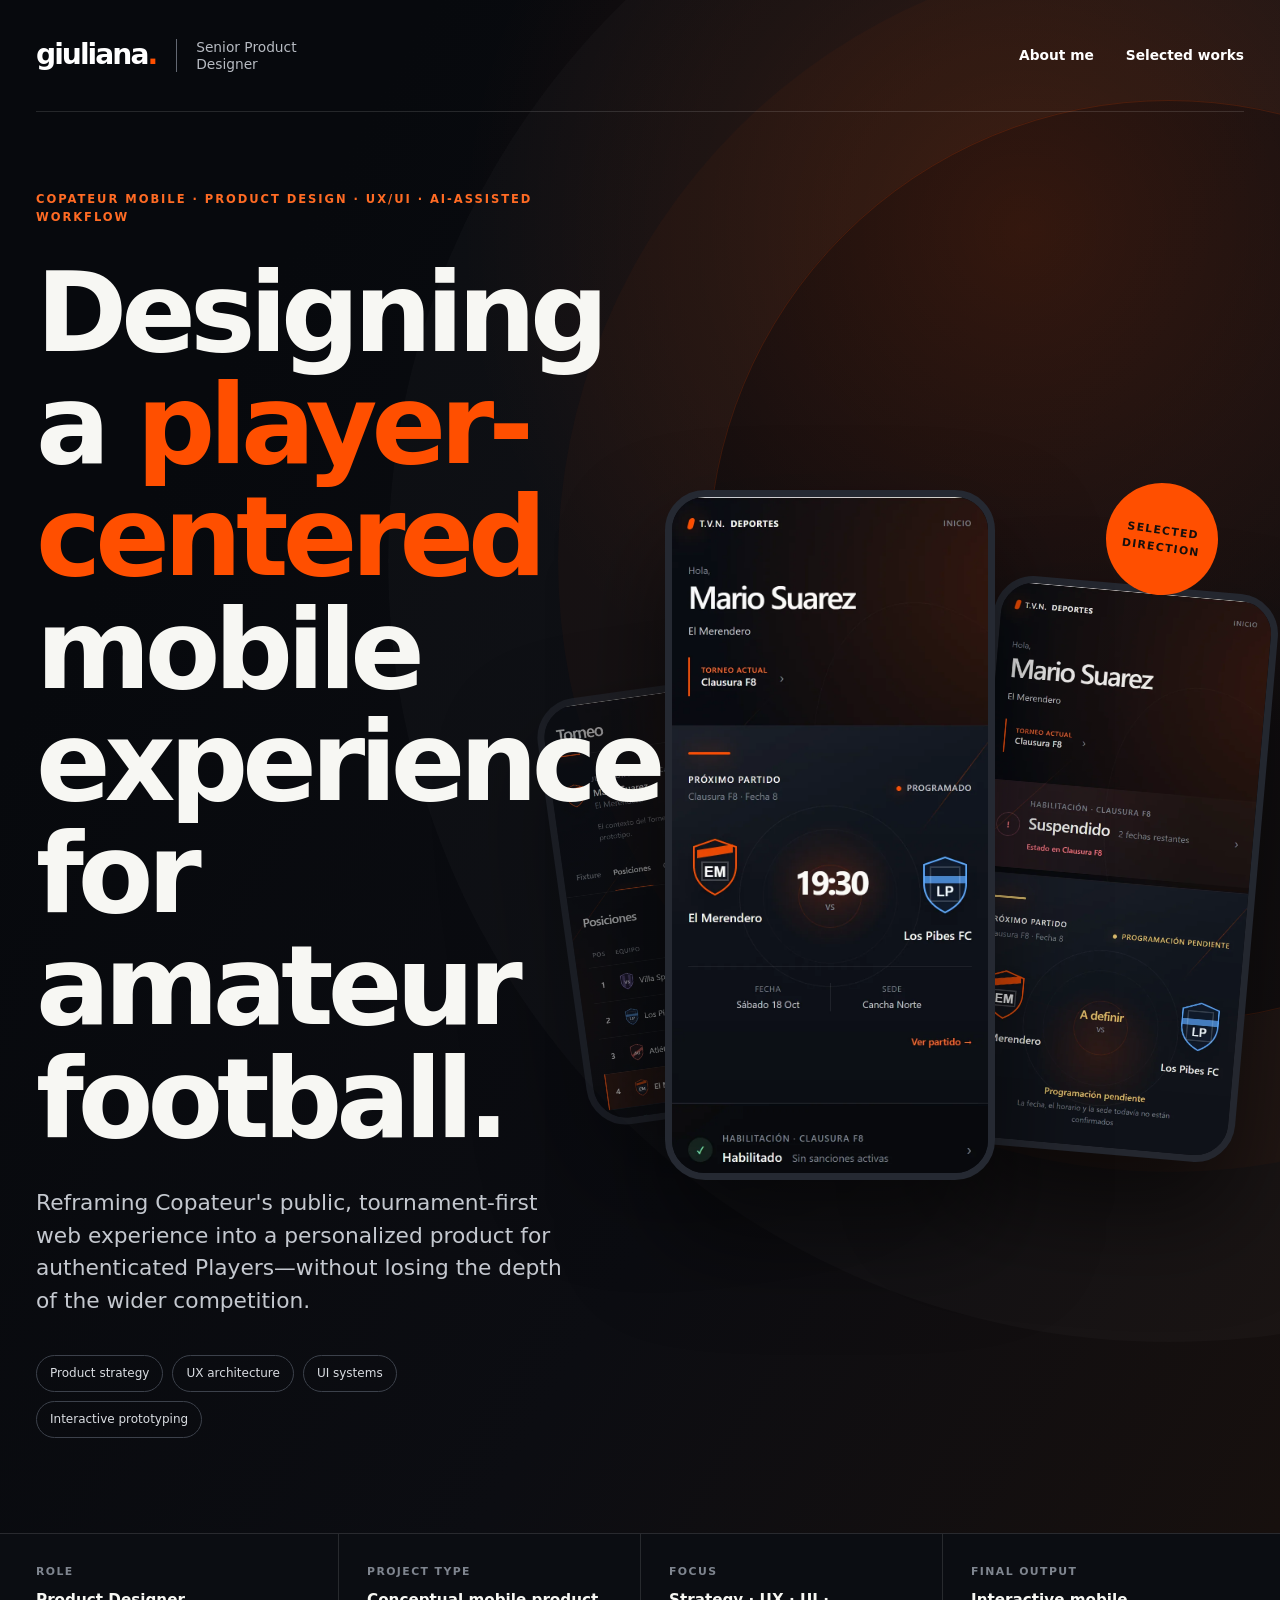
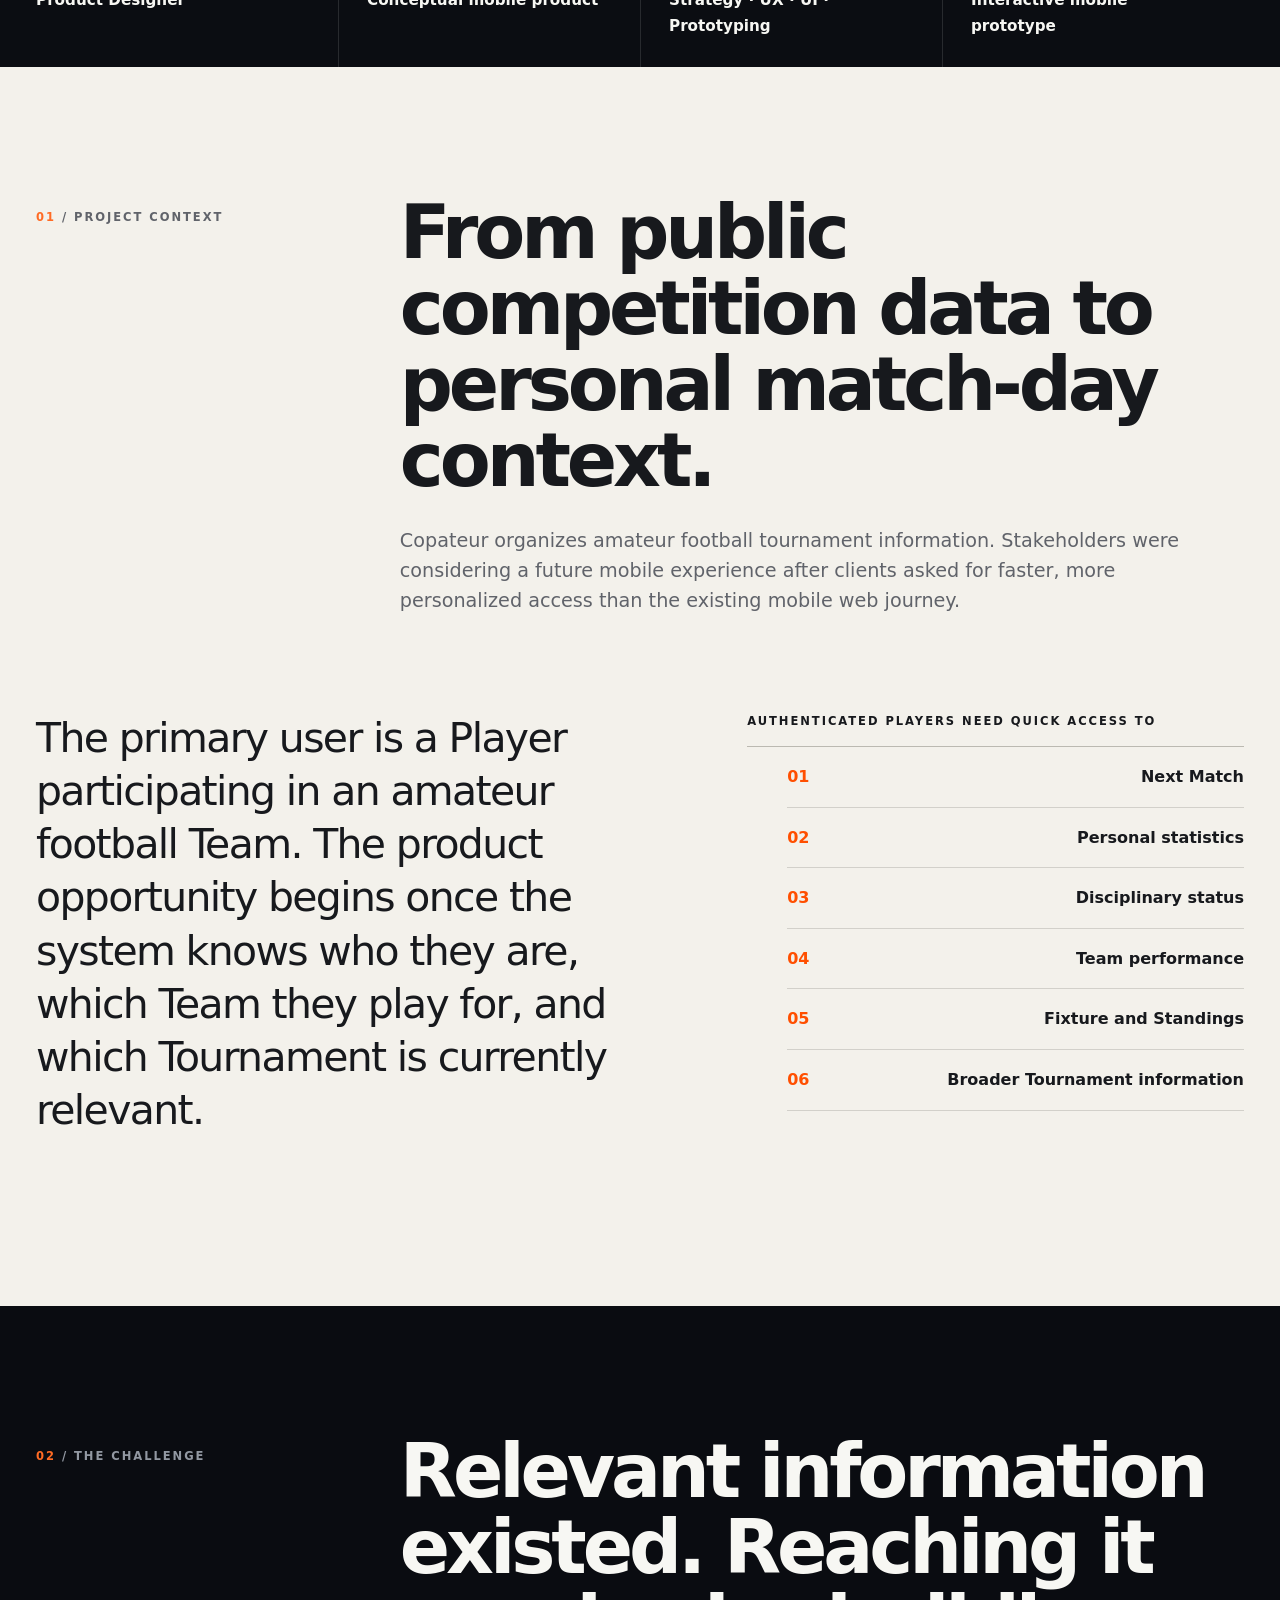
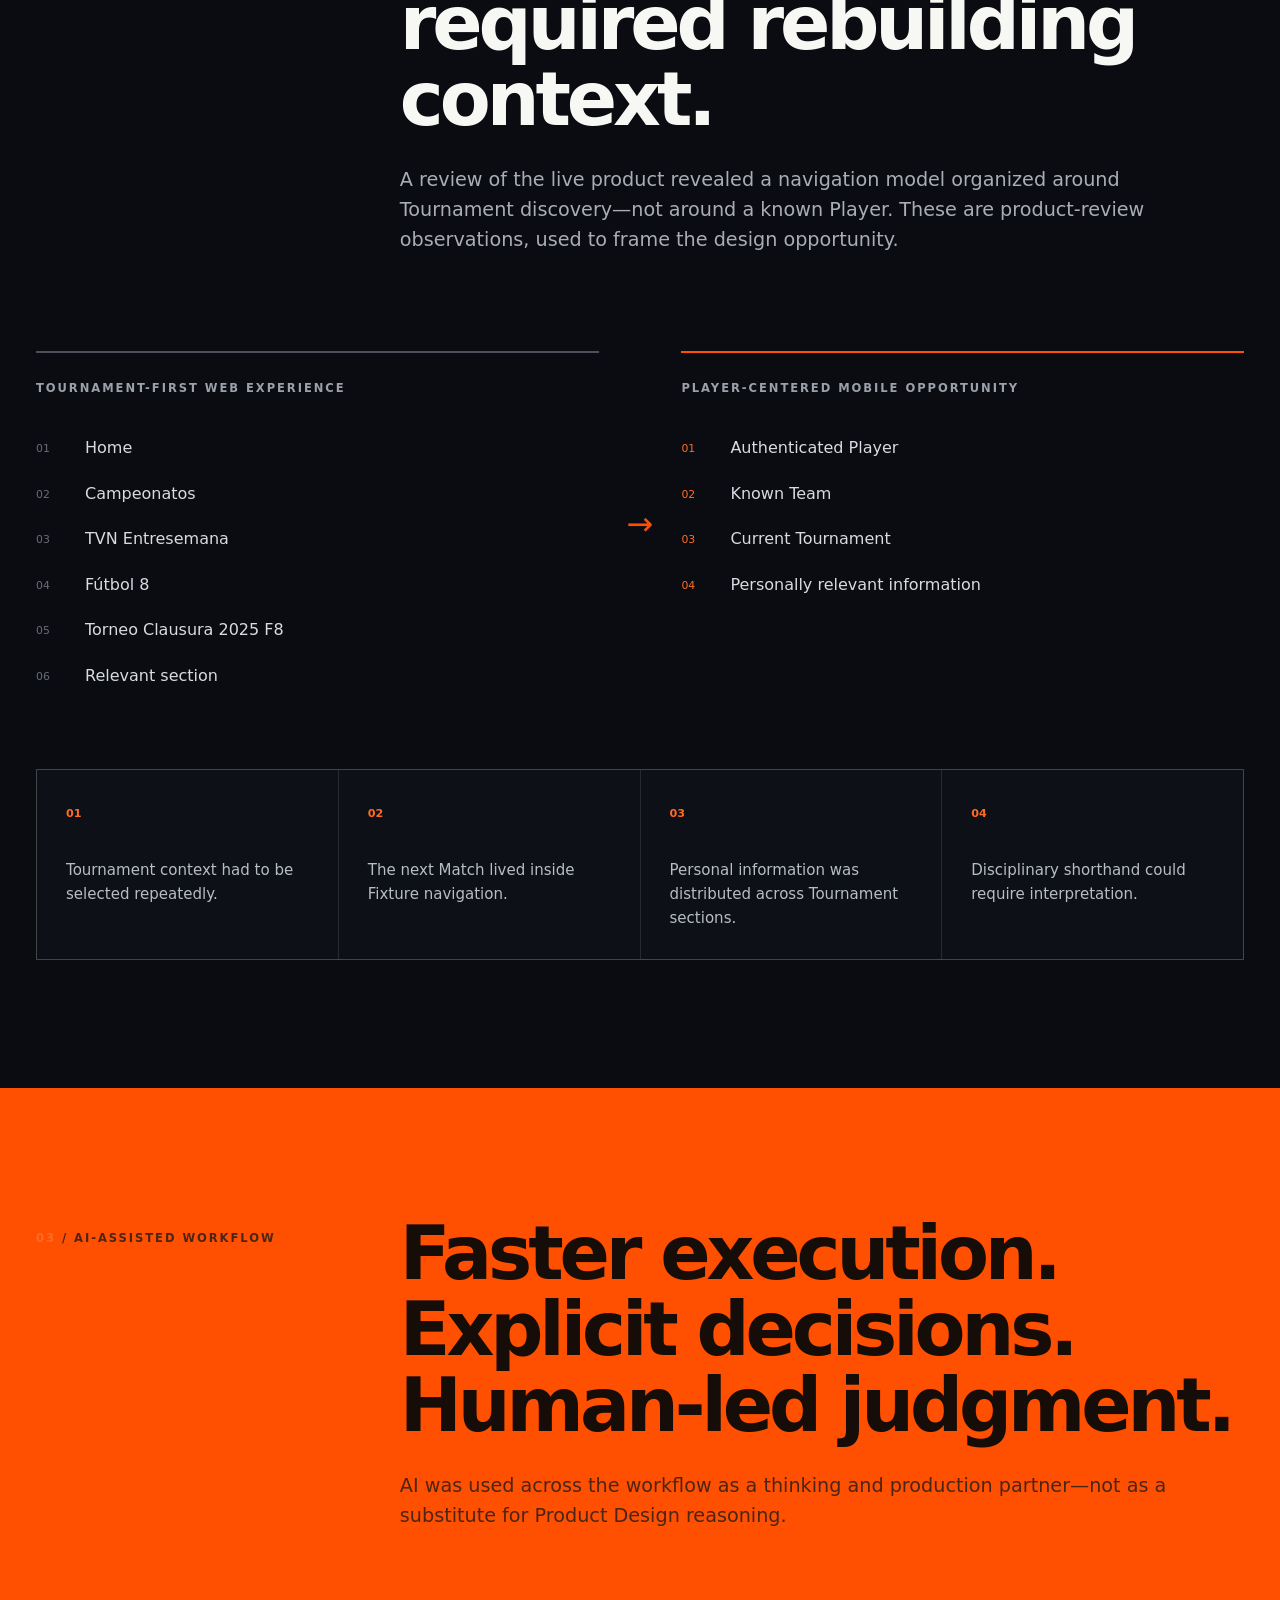
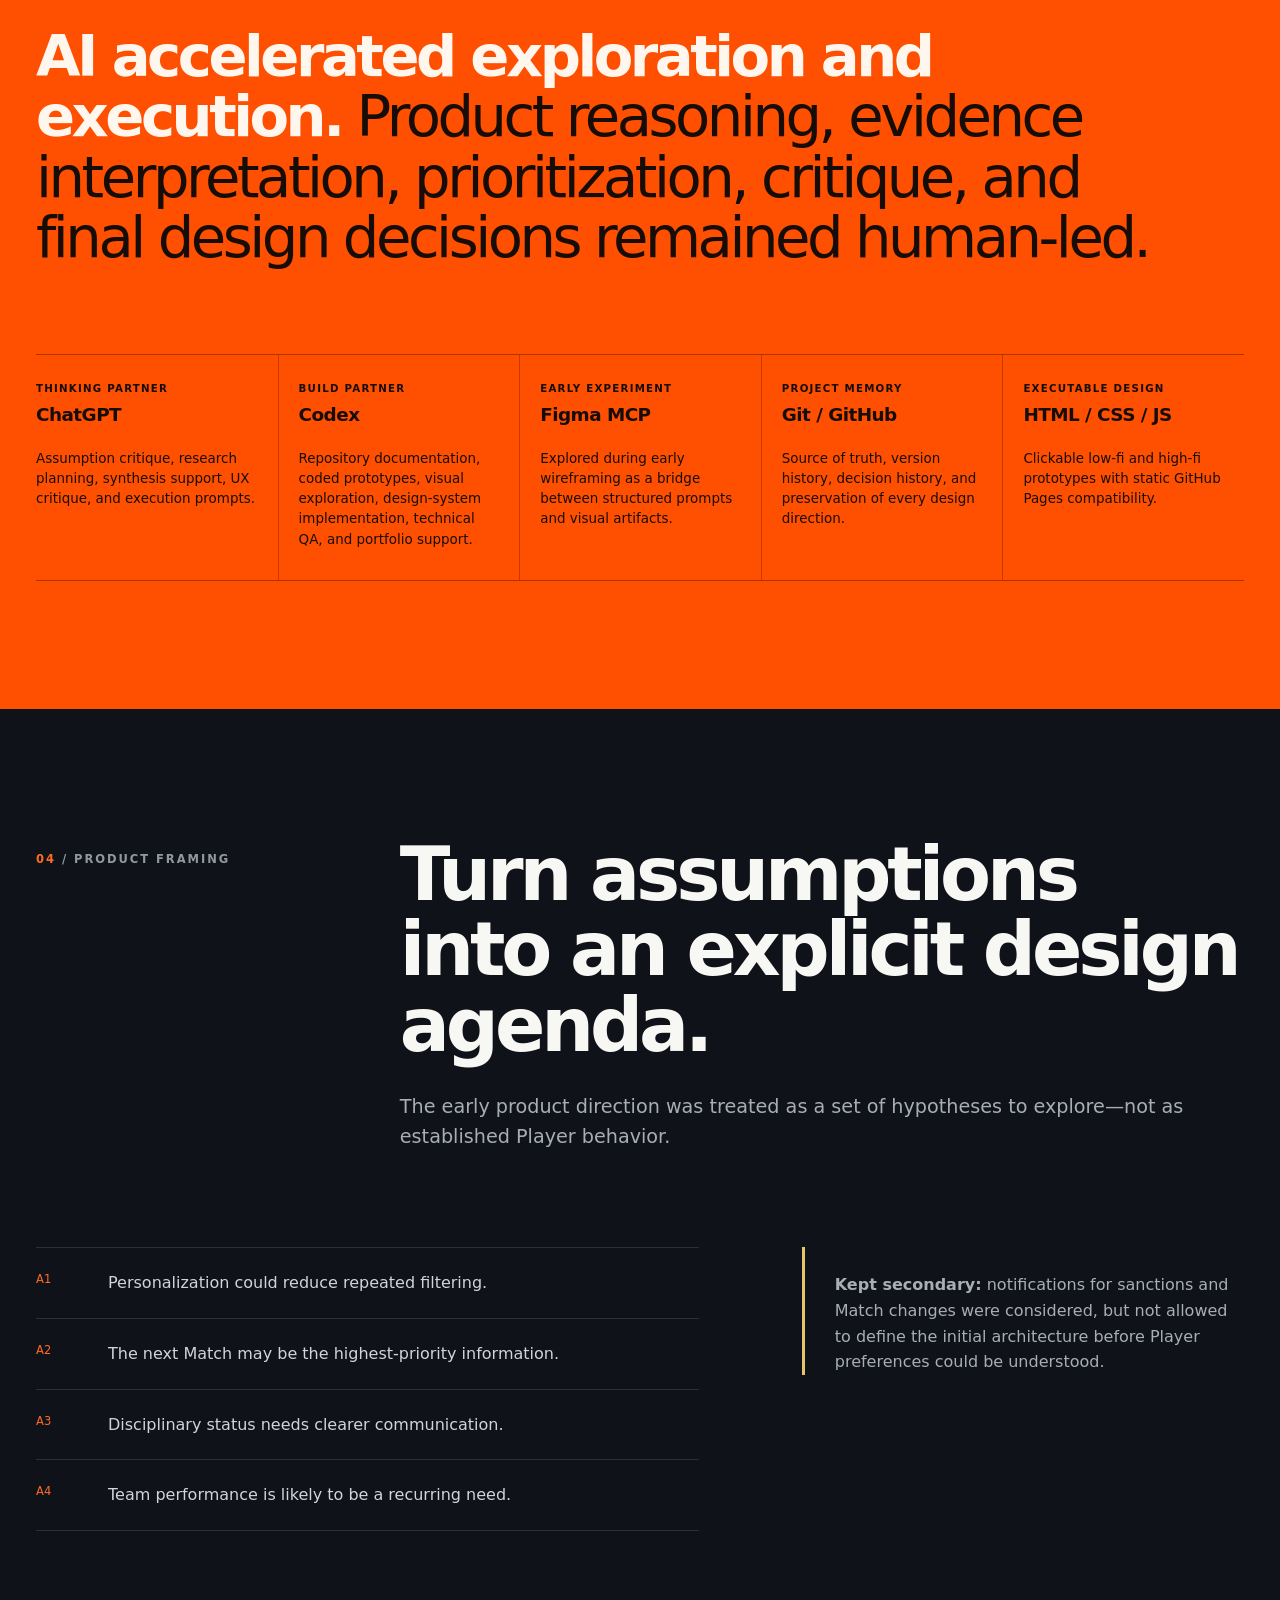
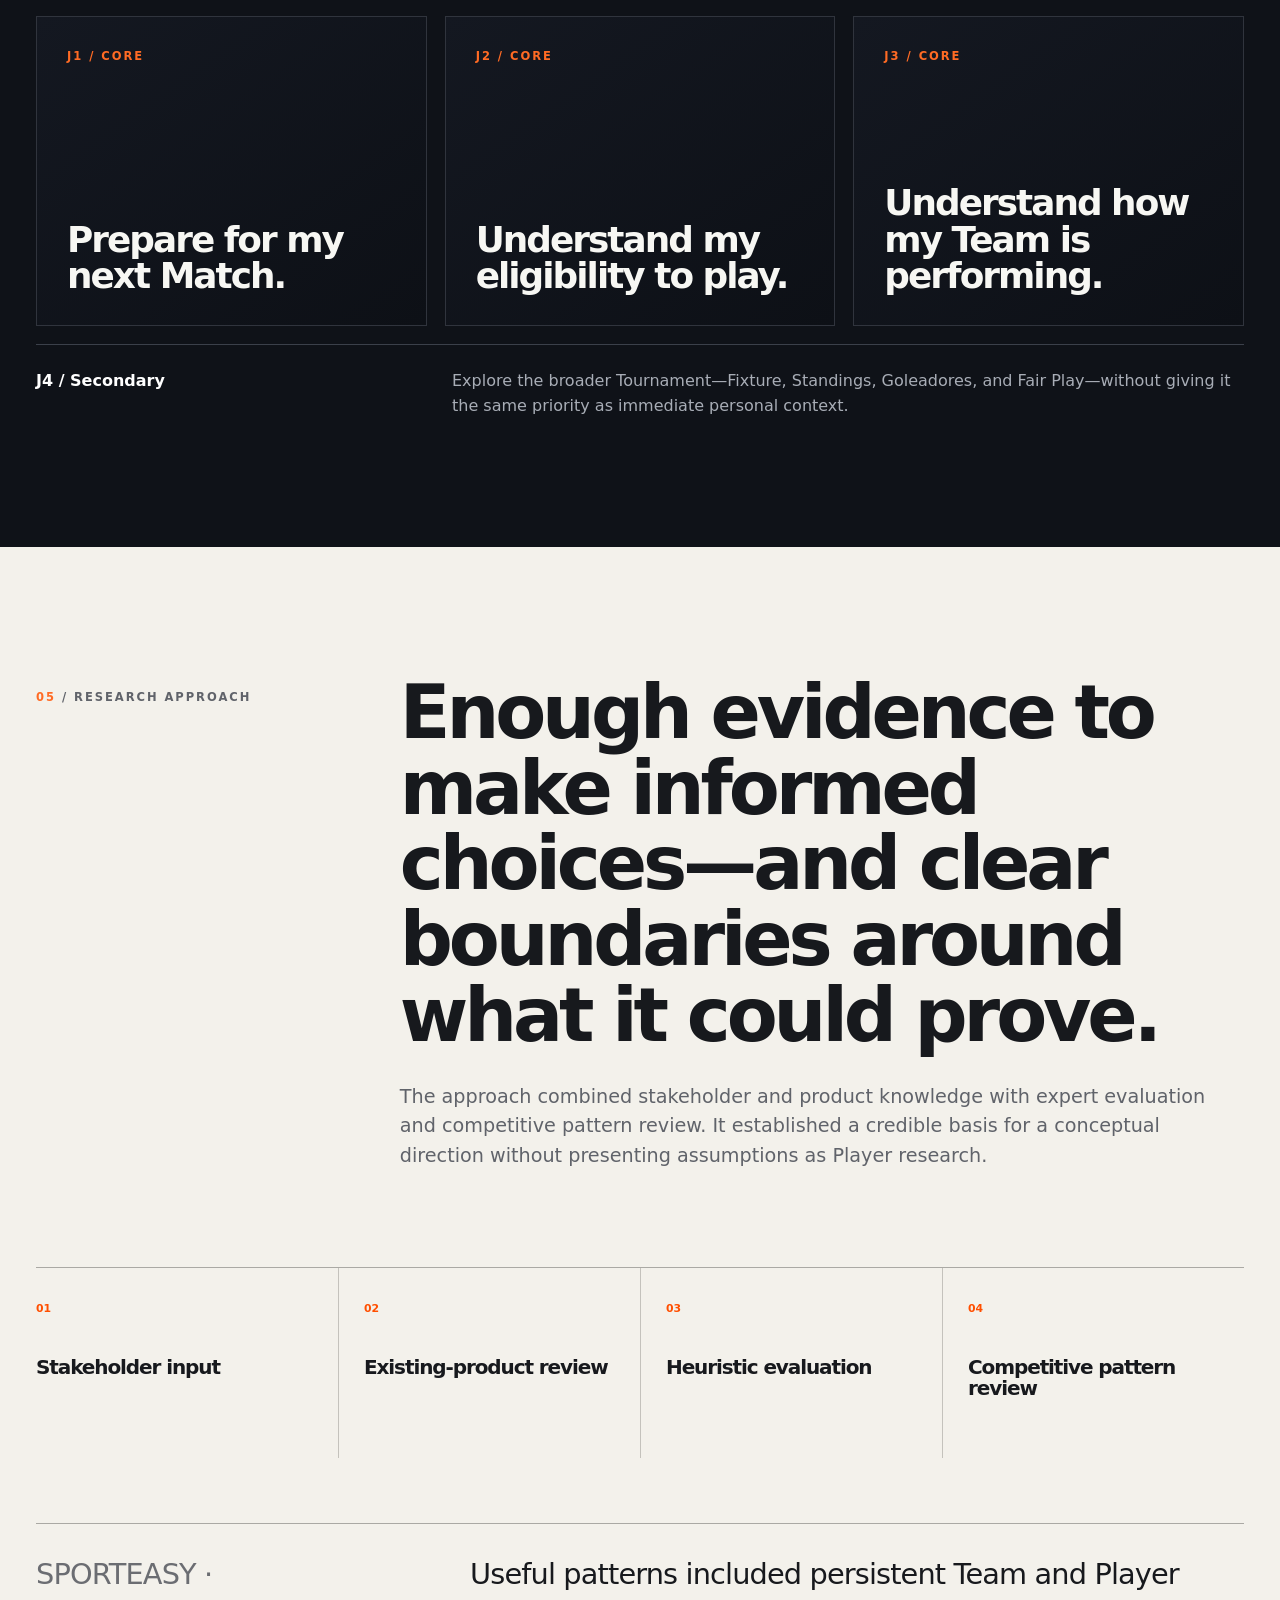
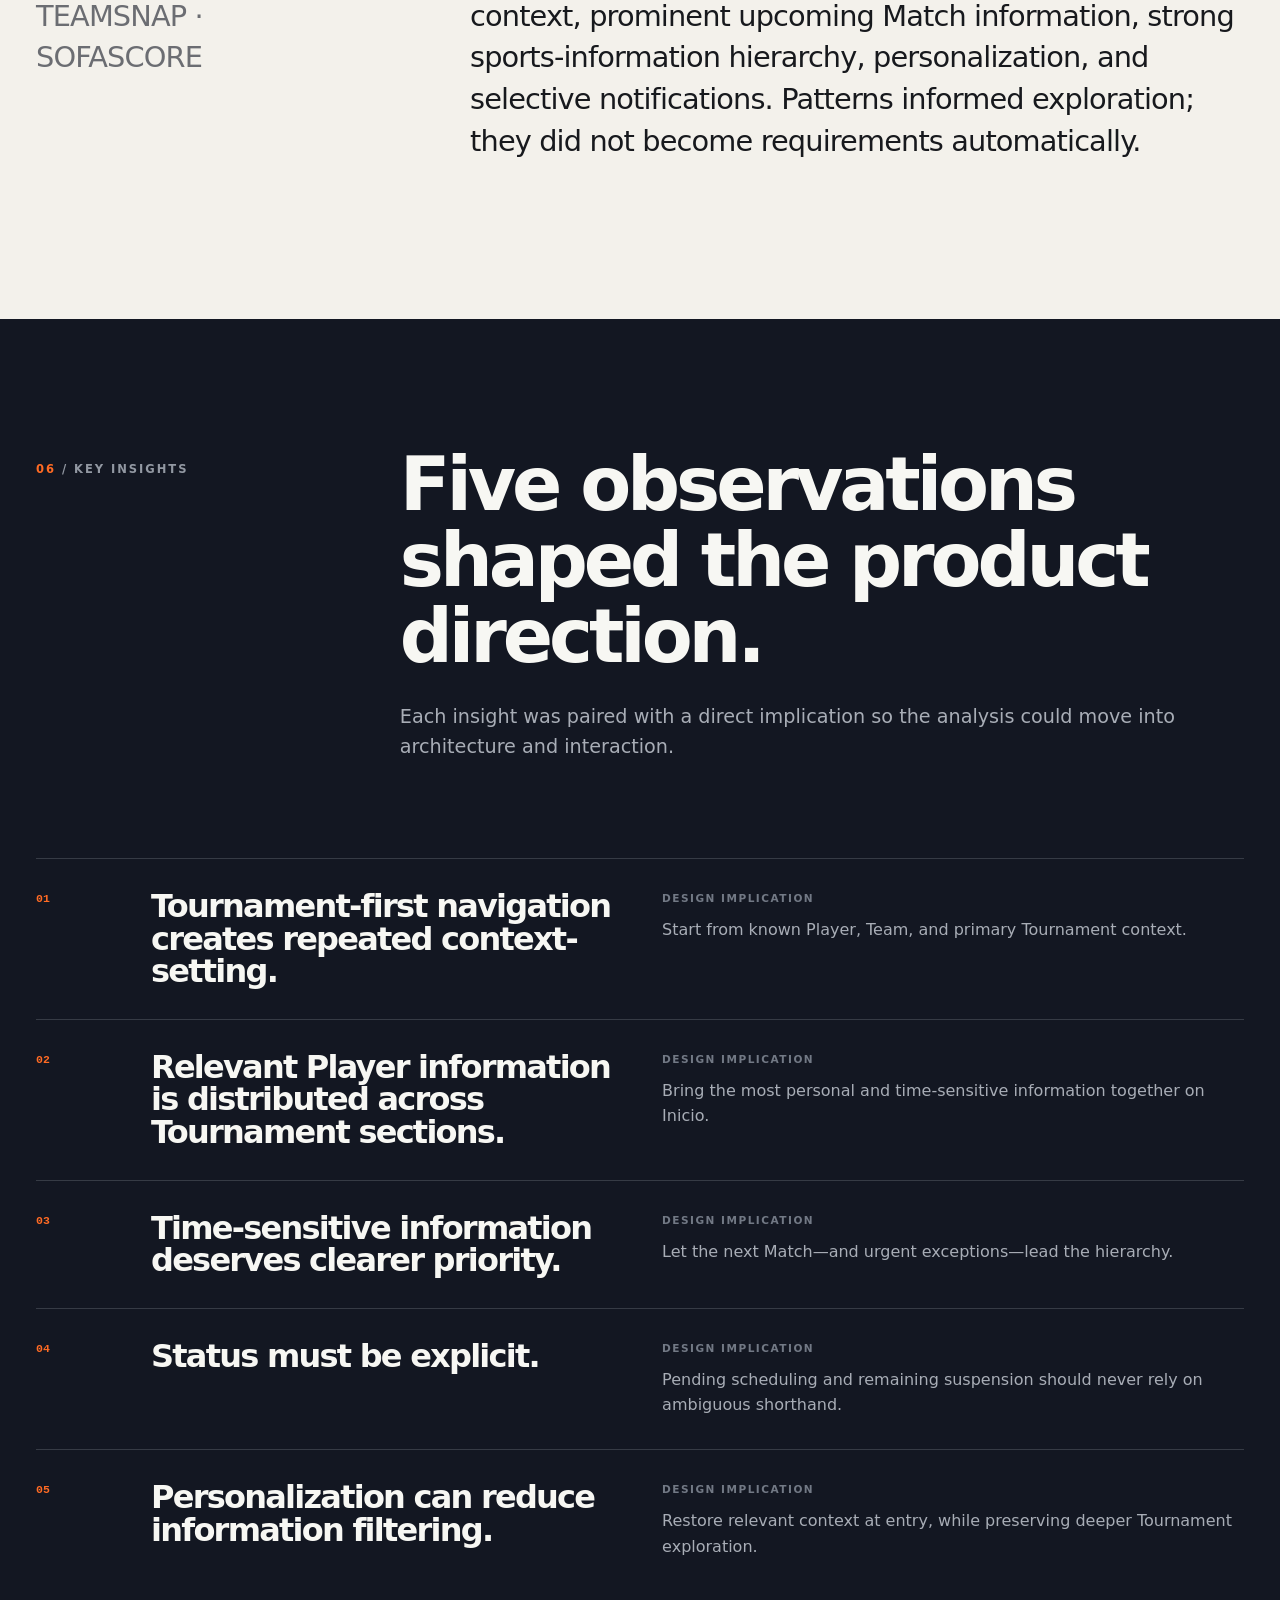
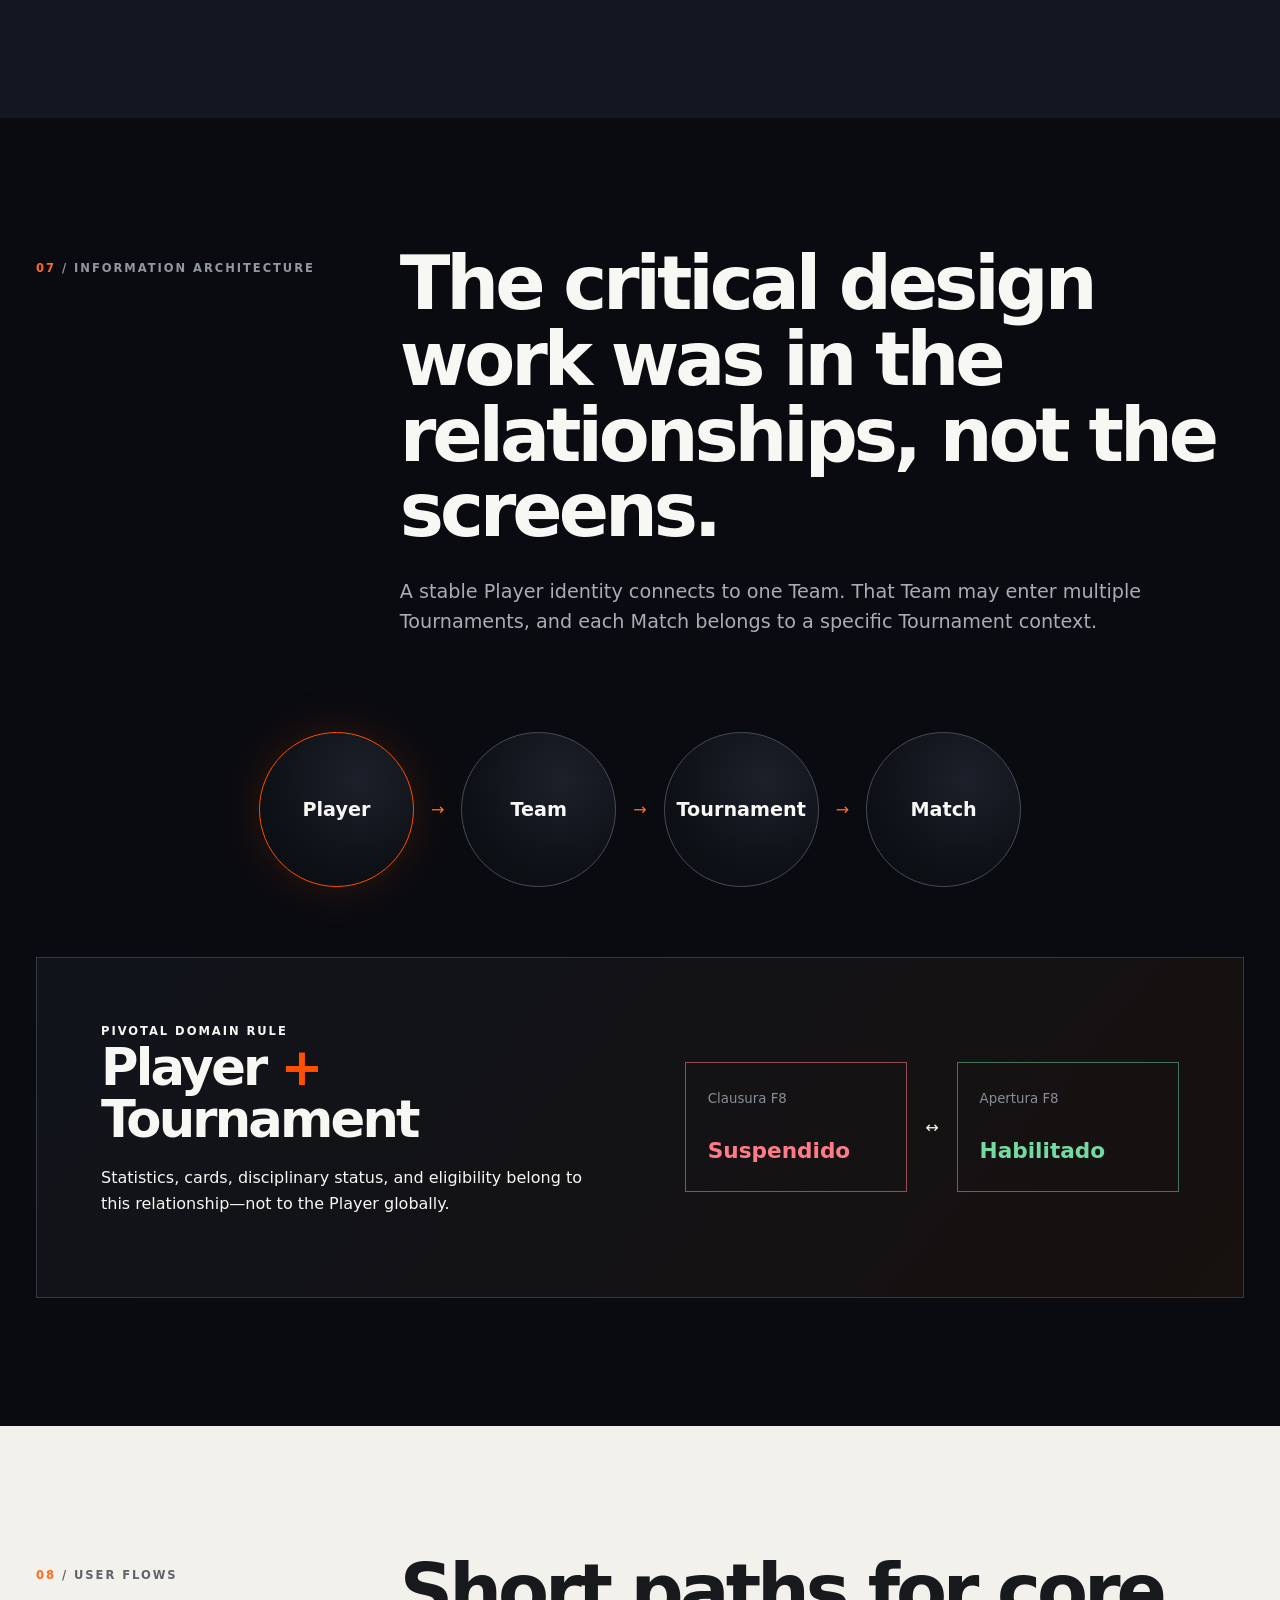
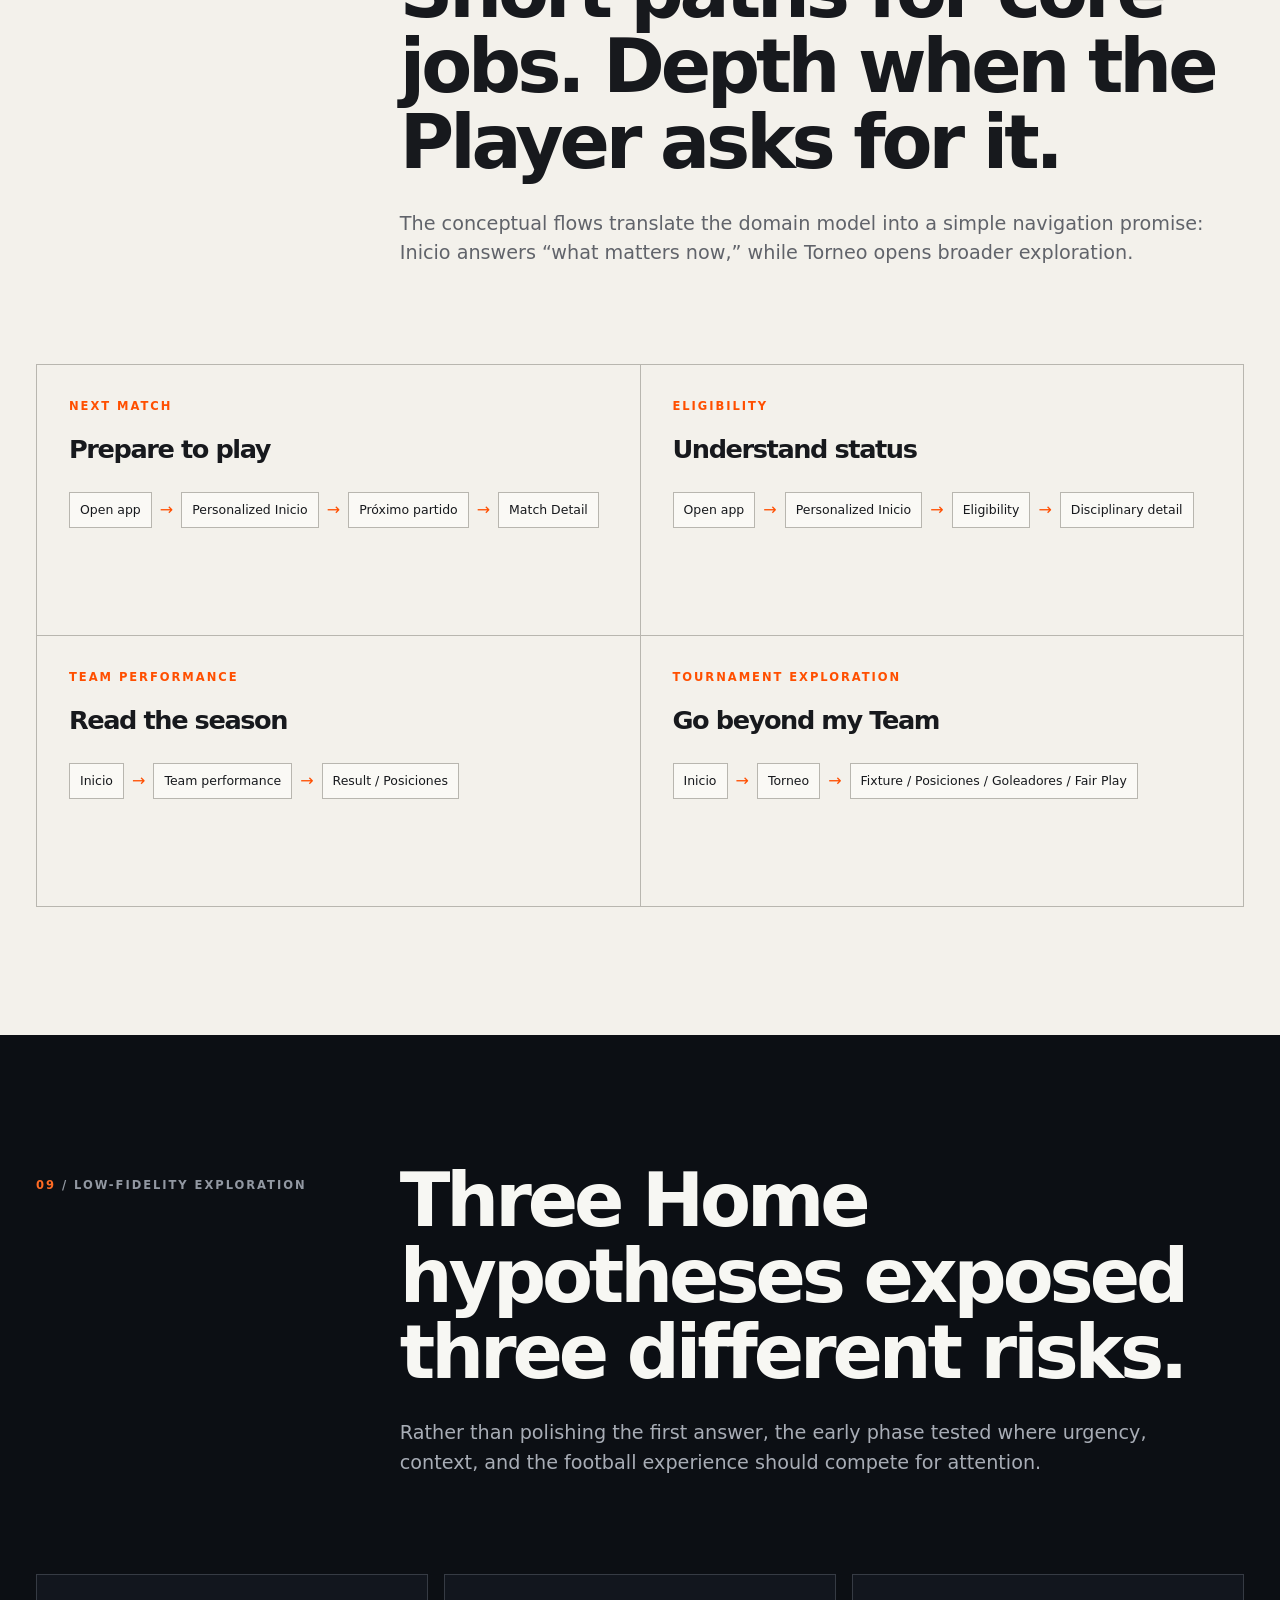
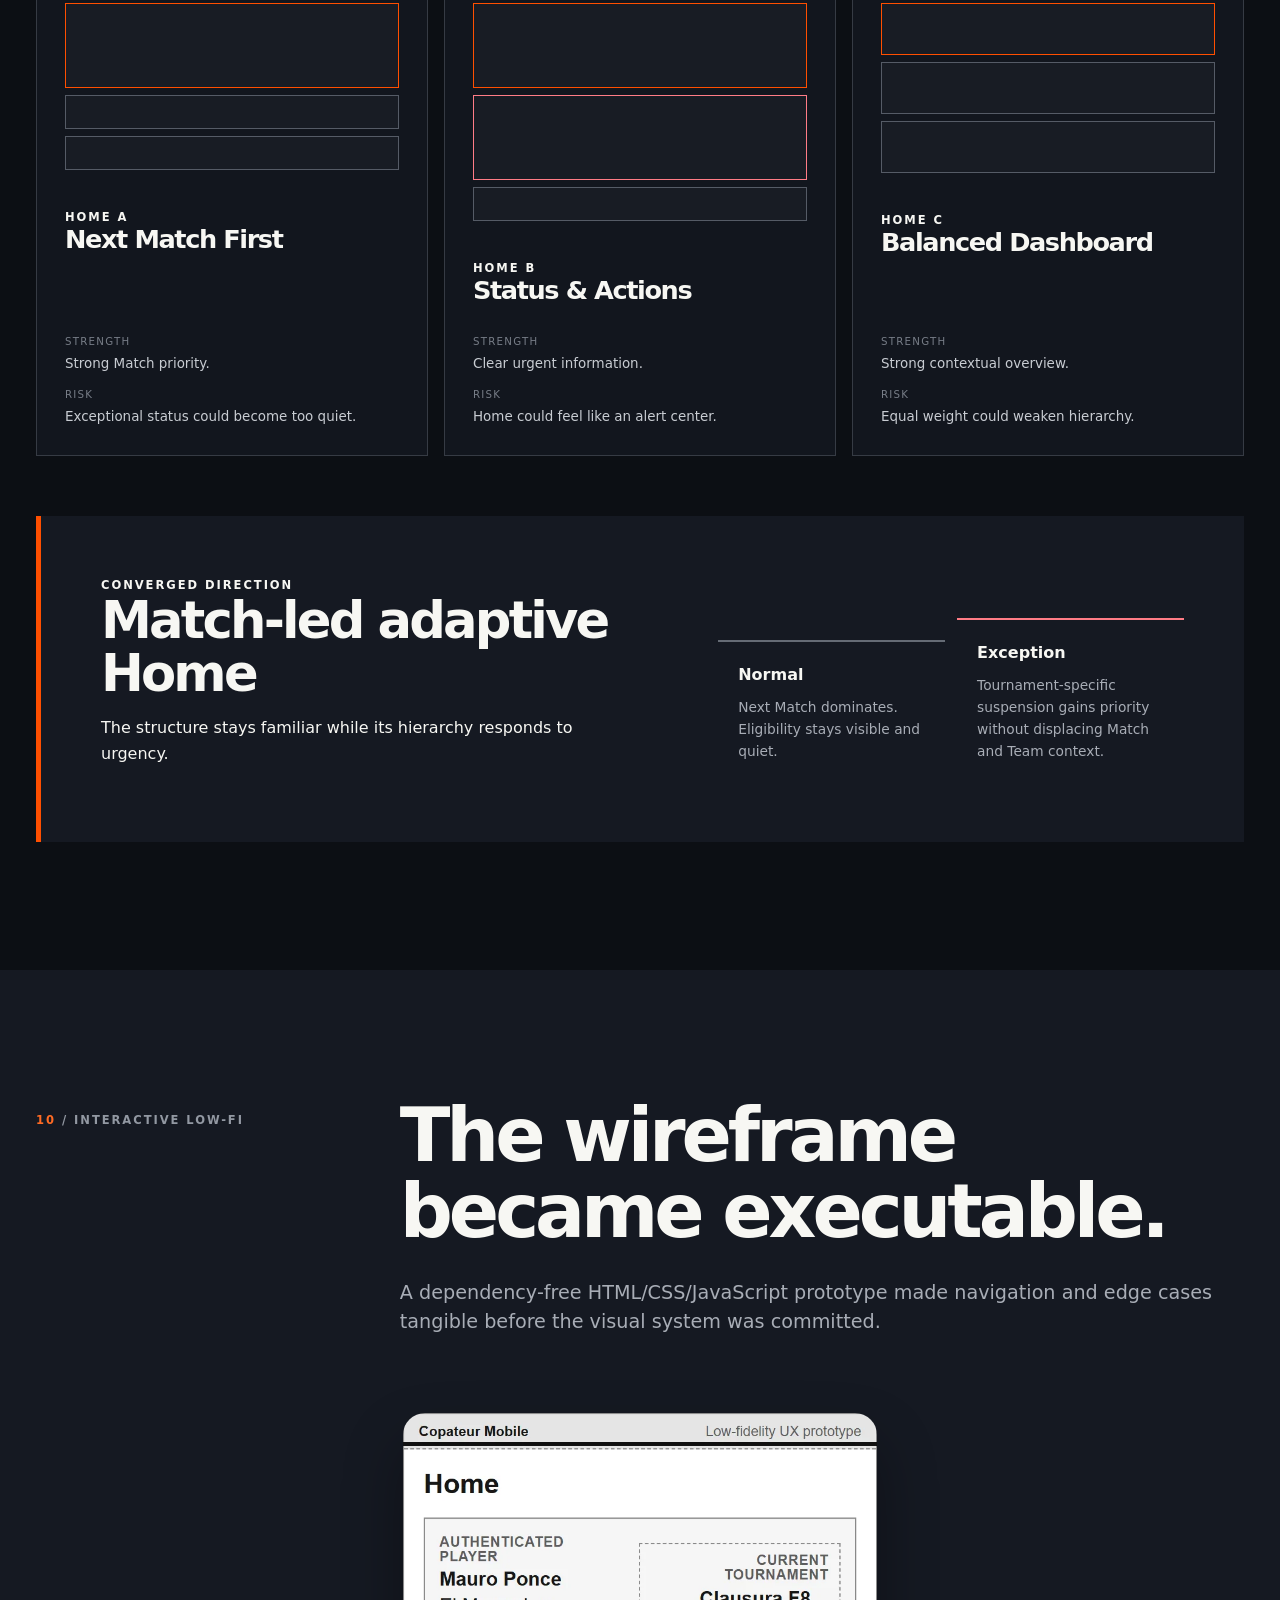
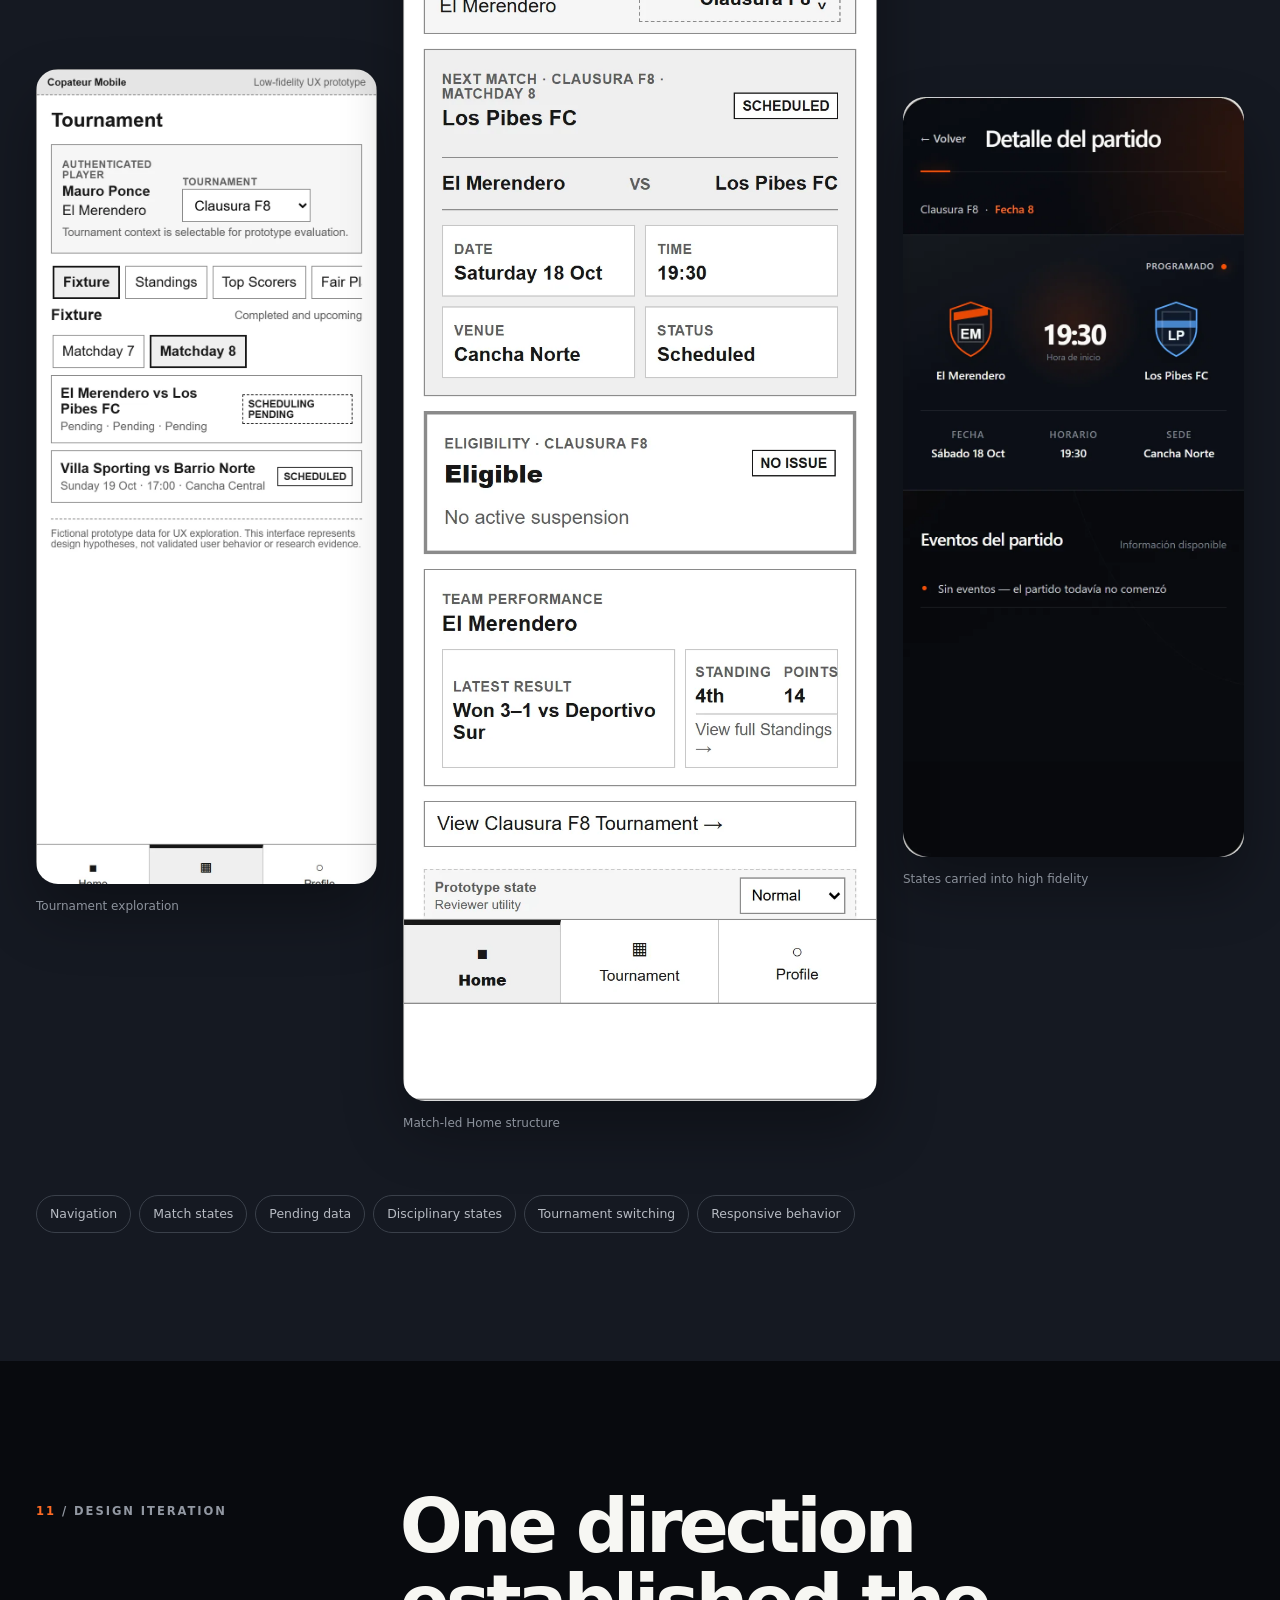
==== cases/copateur/index.html @ 98bb4620 "Initial commit" ====
<!doctype html>
<html lang="en">
<head>
  <meta charset="utf-8">
  <meta name="viewport" content="width=device-width, initial-scale=1">
  <meta name="theme-color" content="#07090d">
  <meta name="description" content="Copateur Mobile: a player-centered UX and Product Design case study for amateur football, by Giuliana Migliorisi.">
  <title>Copateur Mobile — Product Design Case Study | Giuliana Migliorisi</title>
  <style>
    :root {
      --ink: #f7f7f3;
      --muted: #a8adb6;
      --quiet: #747a84;
      --night: #07090d;
      --surface: #0e1117;
      --surface-2: #151923;
      --paper: #f3f1eb;
      --paper-ink: #17191d;
      --orange: #ff4f00;
      --orange-2: #ff6b24;
      --success: #74d9a2;
      --warning: #e8c56b;
      --danger: #ff7c86;
      --line: rgba(255, 255, 255, .12);
      --max: 1320px;
      --narrow: 780px;
    }
    * { box-sizing: border-box; }
    html { scroll-behavior: smooth; }
    body {
      margin: 0;
      background: var(--night);
      color: var(--ink);
      font: 16px/1.6 Inter, ui-sans-serif, system-ui, -apple-system, BlinkMacSystemFont, "Segoe UI", sans-serif;
      -webkit-font-smoothing: antialiased;
      overflow-x: hidden;
    }
    img { display: block; max-width: 100%; }
    a { color: inherit; }
    button, a { font: inherit; }
    h1, h2, h3, p, figure { margin-top: 0; }
    h1, h2, h3 { line-height: 1.02; letter-spacing: -.055em; }
    h1 { font-size: clamp(3.75rem, 8.6vw, 9.3rem); font-weight: 650; }
    h2 { font-size: clamp(2.65rem, 5.8vw, 6.4rem); font-weight: 620; }
    h3 { font-size: clamp(1.35rem, 2vw, 2rem); font-weight: 620; }
    p { max-width: 68ch; }
    a:focus-visible { outline: 3px solid var(--orange-2); outline-offset: 5px; }
    .skip { position: fixed; top: -80px; left: 20px; z-index: 100; padding: 10px 15px; background: #fff; color: #111; }
    .skip:focus { top: 18px; }
    .wrap { width: min(var(--max), calc(100% - 72px)); margin: auto; }
    .narrow { width: min(var(--narrow), 100%); }
    .eyebrow { margin: 0; font-size: .72rem; font-weight: 760; letter-spacing: .17em; text-transform: uppercase; }
    .section { padding: clamp(84px, 10vw, 160px) 0; position: relative; }
    .section-number { color: var(--orange-2); }
    .section-intro { display: grid; grid-template-columns: minmax(150px, .34fr) minmax(0, 1fr); gap: 6vw; margin-bottom: clamp(45px, 6vw, 90px); align-items: start; }
    .section-intro h2 { margin-bottom: 28px; max-width: 970px; }
    .section-intro .lead { color: var(--muted); font-size: clamp(1.05rem, 1.5vw, 1.3rem); line-height: 1.55; }
    .section-intro .eyebrow { padding-top: .8rem; color: #9298a2; }
    .site-header { position: absolute; inset: 0 0 auto; z-index: 20; color: #fff; }
    .header-inner { min-height: 112px; display: flex; align-items: center; justify-content: space-between; gap: 28px; border-bottom: 1px solid var(--line); }
    .identity { display: flex; align-items: center; gap: 20px; text-decoration: none; }
    .wordmark { font-size: clamp(1.4rem, 2.2vw, 2rem); line-height: 1; font-weight: 760; letter-spacing: -.07em; }
    .wordmark span { color: var(--orange); }
    .role { border-left: 1px solid #636872; padding-left: 19px; max-width: 145px; color: #b7bbc2; font-size: .86rem; line-height: 1.2; }
    .main-nav { display: flex; gap: 32px; align-items: center; }
    .main-nav a { font-size: .86rem; font-weight: 650; text-decoration: none; white-space: nowrap; }
    .main-nav a:hover { text-decoration: underline; text-underline-offset: 5px; }
    .hero { position: relative; min-height: 990px; overflow: hidden; padding: 190px 0 95px; background: radial-gradient(circle at 80% 15%, rgba(255,79,0,.17), transparent 34%), linear-gradient(120deg, #07090d 20%, #0c0d12 63%, #17100e); }
    .hero::before { content: ""; position: absolute; width: 920px; aspect-ratio: 1; border: 1px solid rgba(255,79,0,.17); border-radius: 50%; right: -350px; top: 100px; box-shadow: 0 0 0 150px rgba(255,79,0,.035), 0 0 0 320px rgba(255,255,255,.018); }
    .hero-grid { display: grid; grid-template-columns: minmax(0, .9fr) minmax(500px, 1.1fr); align-items: center; gap: 2vw; position: relative; }
    .hero-copy { position: relative; z-index: 4; }
    .hero-kicker { color: var(--orange-2); margin-bottom: 30px; }
    .hero h1 { margin-bottom: 32px; max-width: 780px; }
    .hero h1 span { color: var(--orange); }
    .hero-deck { font-size: clamp(1.1rem, 1.7vw, 1.48rem); color: #c4c8cf; max-width: 670px; line-height: 1.5; }
    .hero-tags { display: flex; flex-wrap: wrap; gap: 9px; margin: 37px 0 0; }
    .hero-tags span { border: 1px solid #3c414b; border-radius: 999px; padding: 8px 13px; color: #dadde2; font-size: .75rem; }
    .hero-visual { position: relative; height: 720px; min-width: 0; }
    .hero-device { position: absolute; width: 330px; border: 7px solid #252932; border-radius: 40px; overflow: hidden; background: #090b10; box-shadow: 0 55px 100px rgba(0,0,0,.55); }
    .hero-device img { width: 100%; }
    .hero-device.primary { left: 11%; top: 5%; height: 690px; z-index: 3; }
    .hero-device.secondary { right: -2%; top: 18%; width: 285px; height: 570px; z-index: 2; transform: rotate(5deg); opacity: .93; }
    .hero-device.tertiary { left: -5%; top: 32%; width: 255px; height: 430px; transform: rotate(-8deg); opacity: .55; }
    .hero-device img { height: auto; }
    .hero-mark { position: absolute; z-index: 5; right: 4%; top: 4%; width: 112px; aspect-ratio: 1; border-radius: 50%; display: grid; place-items: center; background: var(--orange); color: #17100d; font-size: .68rem; text-align: center; font-weight: 800; letter-spacing: .12em; text-transform: uppercase; transform: rotate(8deg); }
    .meta-band { border-top: 1px solid var(--line); background: #0b0d12; }
    .meta-grid { display: grid; grid-template-columns: repeat(4, 1fr); }
    .meta-item { min-height: 126px; padding: 29px 28px; border-left: 1px solid var(--line); }
    .meta-item:first-child { border-left: 0; padding-left: 0; }
    .meta-item b { display: block; color: #7f858f; font-size: .68rem; letter-spacing: .13em; text-transform: uppercase; margin-bottom: 7px; }
    .meta-item span { font-size: .95rem; font-weight: 560; }
    .context { background: var(--paper); color: var(--paper-ink); }
    .context .section-intro .eyebrow, .context .lead { color: #60636a; }
    .context-grid { display: grid; grid-template-columns: 1.08fr .92fr; gap: 10vw; align-items: start; }
    .context-statement { font-size: clamp(1.7rem, 3.2vw, 3.2rem); line-height: 1.3; letter-spacing: -.04em; max-width: 760px; }
    .requirements { border-top: 1px solid #bbb9b1; }
    .requirements li { display: flex; justify-content: space-between; gap: 20px; padding: 17px 0; border-bottom: 1px solid #d2d0ca; font-weight: 570; }
    .requirements span { color: var(--orange); font-variant-numeric: tabular-nums; }
    .challenge { background: #0a0c11; }
    .path-panel { display: grid; grid-template-columns: 1fr auto 1fr; gap: 28px; align-items: stretch; }
    .path { border-top: 2px solid #4b505a; padding-top: 26px; }
    .path.opportunity { border-color: var(--orange); }
    .path-label { color: #9ba0a9; margin-bottom: 28px; }
    .path ol { margin: 0; padding: 0; list-style: none; counter-reset: path; }
    .path li { counter-increment: path; display: grid; grid-template-columns: 37px 1fr; gap: 12px; align-items: start; padding: 10px 0; color: #d8dbe0; }
    .path li::before { content: "0" counter(path); color: #676d77; font-size: .68rem; padding-top: 5px; }
    .path.opportunity li::before { color: var(--orange-2); }
    .path-arrow { display: grid; place-items: center; color: var(--orange); font-size: 2rem; }
    .observation-strip { display: grid; grid-template-columns: repeat(4, 1fr); gap: 1px; background: var(--line); margin-top: 70px; border: 1px solid var(--line); }
    .observation { background: #0d1016; padding: 29px; min-height: 185px; }
    .observation span { color: var(--orange-2); font-size: .7rem; font-weight: 750; }
    .observation p { color: #b8bcc4; margin: 34px 0 0; font-size: .94rem; }
    .ai-section { overflow: hidden; background: var(--orange); color: #160d08; }
    .ai-section .section-intro .eyebrow, .ai-section .lead { color: #4a2617; }
    .ai-manifesto { font-size: clamp(2rem, 4.5vw, 5.5rem); line-height: 1.05; letter-spacing: -.06em; max-width: 1130px; margin: 0 0 85px; }
    .ai-manifesto strong { color: #fff7ee; font-weight: 650; }
    .workflow { display: grid; grid-template-columns: repeat(5, 1fr); border-top: 1px solid rgba(29,14,7,.38); border-bottom: 1px solid rgba(29,14,7,.38); }
    .workflow article { padding: 25px 20px 30px; border-left: 1px solid rgba(29,14,7,.28); }
    .workflow article:first-child { border-left: 0; padding-left: 0; }
    .workflow h3 { margin: 0 0 24px; font-size: 1.15rem; letter-spacing: -.03em; }
    .workflow p { font-size: .84rem; line-height: 1.5; margin: 0; }
    .workflow small { display: block; font-size: .64rem; letter-spacing: .12em; text-transform: uppercase; margin-bottom: 10px; font-weight: 750; }
    .framing { background: #0f1218; }
    .assumption-grid { display: grid; grid-template-columns: 1.2fr .8fr; gap: 8vw; align-items: start; }
    .assumption-list { border-top: 1px solid var(--line); }
    .assumption-list p { display: grid; grid-template-columns: 54px 1fr; gap: 18px; margin: 0; padding: 22px 0; border-bottom: 1px solid var(--line); color: #d1d4da; }
    .assumption-list span { color: var(--orange-2); font-size: .72rem; }
    .notification-note { padding: 25px 0 0 30px; border-left: 3px solid var(--warning); color: var(--muted); }
    .jobs { display: grid; grid-template-columns: repeat(3, 1fr); gap: 18px; margin-top: 85px; }
    .job { min-height: 310px; padding: 30px; border: 1px solid #30343d; display: flex; flex-direction: column; background: linear-gradient(145deg, #141821, #0d1016); }
    .job .eyebrow { color: var(--orange-2); }
    .job h3 { margin: auto 0 0; font-size: clamp(1.65rem, 2.8vw, 2.65rem); }
    .job-secondary { margin-top: 18px; display: grid; grid-template-columns: 1fr 2fr; gap: 20px; border-top: 1px solid #3b404a; padding-top: 23px; color: var(--muted); }
    .job-secondary strong { color: #fff; }
    .research { background: var(--paper); color: var(--paper-ink); }
    .research .section-intro .eyebrow, .research .lead { color: #60636a; }
    .method-line { display: grid; grid-template-columns: repeat(4, 1fr); border-top: 1px solid #aaa9a4; }
    .method { padding: 26px 25px 15px; border-left: 1px solid #c4c2bc; min-height: 190px; }
    .method:first-child { border-left: 0; padding-left: 0; }
    .method span { color: var(--orange); font-size: .68rem; font-weight: 800; }
    .method h3 { margin: 38px 0 0; font-size: 1.25rem; }
    .pattern-note { margin-top: 65px; display: grid; grid-template-columns: .6fr 1.4fr; gap: 8vw; border-top: 1px solid #aaa9a4; padding-top: 30px; }
    .pattern-note p { font-size: clamp(1.35rem, 2.25vw, 2rem); line-height: 1.45; letter-spacing: -.03em; }
    .products { color: #6b6d72; font-size: .78rem; text-transform: uppercase; letter-spacing: .12em; }
    .insights { background: #131722; }
    .insight-list { counter-reset: insights; }
    .insight { counter-increment: insights; display: grid; grid-template-columns: 80px minmax(0, .9fr) minmax(0, 1.1fr); gap: 35px; border-top: 1px solid #363b45; padding: 31px 0; align-items: start; }
    .insight::before { content: "0" counter(insights); color: var(--orange-2); font: 760 .72rem/1.5 ui-monospace, SFMono-Regular, Consolas, monospace; }
    .insight h3 { margin: 0; font-size: clamp(1.35rem, 2.5vw, 2.45rem); }
    .insight p { margin: 0; color: var(--muted); }
    .insight p::before { content: "Design implication"; display: block; color: #727985; font-size: .66rem; letter-spacing: .14em; text-transform: uppercase; font-weight: 750; margin-bottom: 10px; }
    .architecture { background: #090b10; }
    .domain-flow { display: grid; grid-template-columns: repeat(7, auto); gap: 17px; align-items: center; justify-content: center; margin: 20px 0 70px; }
    .domain-node { min-width: 155px; min-height: 155px; border-radius: 50%; border: 1px solid #454b55; display: grid; place-items: center; text-align: center; font-size: 1.2rem; font-weight: 620; background: radial-gradient(circle at 65% 30%, #1c202a, #0c0f14 70%); }
    .domain-node.active { border-color: var(--orange); box-shadow: 0 0 50px rgba(255,79,0,.16); }
    .domain-arrow { color: var(--orange-2); }
    .relationship-rule { border: 1px solid #343943; padding: clamp(30px, 5vw, 65px); display: grid; grid-template-columns: 1fr 1fr; gap: 7vw; background: linear-gradient(130deg, #10141b, #17110f); }
    .relationship-rule h3 { font-size: clamp(2rem, 4vw, 4.4rem); margin-bottom: 20px; }
    .relationship-rule h3 span { color: var(--orange); }
    .status-switch { align-self: center; display: grid; grid-template-columns: 1fr auto 1fr; align-items: center; gap: 18px; }
    .status-example { padding: 22px; border: 1px solid #3a404a; min-height: 130px; }
    .status-example.danger { border-color: rgba(255,124,134,.55); }
    .status-example.success { border-color: rgba(116,217,162,.5); }
    .status-example small { color: #898f99; }
    .status-example strong { display: block; margin-top: 23px; font-size: 1.35rem; }
    .danger strong { color: var(--danger); }
    .success strong { color: var(--success); }
    .flows { background: var(--paper); color: var(--paper-ink); }
    .flows .section-intro .eyebrow, .flows .lead { color: #60636a; }
    .flow-grid { display: grid; grid-template-columns: 1fr 1fr; gap: 1px; background: #b8b6af; border: 1px solid #b8b6af; }
    .flow { background: var(--paper); padding: 32px; min-height: 270px; }
    .flow .eyebrow { color: var(--orange); }
    .flow h3 { margin: 20px 0 30px; }
    .flow-steps { display: flex; flex-wrap: wrap; align-items: center; gap: 8px; }
    .flow-steps span { border: 1px solid #b8b6af; padding: 7px 10px; font-size: .78rem; background: #faf9f5; }
    .flow-steps i { font-style: normal; color: var(--orange); }
    .lowfi { background: #0c0f14; }
    .concepts { display: grid; grid-template-columns: repeat(3, 1fr); gap: 16px; }
    .concept { min-height: 350px; padding: 28px; border: 1px solid #363b44; display: flex; flex-direction: column; background: #12161e; }
    .wire-mini { display: grid; gap: 7px; margin-bottom: 38px; }
    .wire-mini span { height: 34px; border: 1px solid #555b66; background: #181c24; }
    .wire-mini span:first-child { height: 85px; border-color: var(--orange); }
    .concept:nth-child(2) .wire-mini span:nth-child(2) { height: 85px; border-color: var(--danger); }
    .concept:nth-child(3) .wire-mini span { height: 52px; }
    .concept h3 { margin-bottom: 18px; }
    .concept dl { margin: auto 0 0; }
    .concept dt { color: #777d87; text-transform: uppercase; font-size: .64rem; letter-spacing: .12em; margin-top: 12px; }
    .concept dd { margin: 3px 0 0; color: #c8ccd2; font-size: .84rem; }
    .convergence { margin-top: 60px; padding: clamp(30px, 5vw, 60px); border-left: 5px solid var(--orange); background: #151922; display: grid; grid-template-columns: 1.05fr .95fr; gap: 8vw; }
    .convergence h3 { font-size: clamp(2.2rem, 4vw, 4.5rem); margin-bottom: 16px; }
    .adaptive-logic { display: grid; grid-template-columns: 1fr 1fr; gap: 12px; align-items: end; }
    .adaptive-logic div { padding: 20px; border-top: 2px solid #656b75; }
    .adaptive-logic div:last-child { border-color: var(--danger); }
    .adaptive-logic b { display: block; margin-bottom: 8px; }
    .adaptive-logic p { margin: 0; color: var(--muted); font-size: .86rem; }
    .prototype-evidence { background: #151922; }
    .prototype-showcase { display: grid; grid-template-columns: .72fr 1fr .72fr; gap: 26px; align-items: center; }
    .prototype-showcase figure { margin: 0; }
    .prototype-showcase figure:nth-child(2) { transform: translateY(-20px); }
    .prototype-showcase img { width: 100%; border-radius: 22px; box-shadow: 0 30px 60px rgba(0,0,0,.32); }
    .prototype-showcase figcaption { margin-top: 13px; color: #8c929c; font-size: .75rem; }
    .evaluation-list { display: flex; flex-wrap: wrap; gap: 8px; margin-top: 42px; }
    .evaluation-list span { border: 1px solid #3a404a; border-radius: 999px; padding: 8px 13px; color: #b7bbc3; font-size: .78rem; }
    .iteration { background: #080a0e; }
    .direction-compare { display: grid; grid-template-columns: 1fr 1fr; gap: 3vw; }
    .direction { position: relative; min-width: 0; }
    .direction-media { height: 730px; overflow: hidden; background: #11141a; border: 1px solid #292e36; }
    .direction-media img { width: 100%; }
    .direction.selected .direction-media { border-color: var(--orange); box-shadow: 0 0 0 1px var(--orange), 0 40px 80px rgba(255,79,0,.12); }
    .selected-stamp { position: absolute; top: 20px; right: 20px; z-index: 3; padding: 9px 13px; color: #160d08; background: var(--orange); font-weight: 780; font-size: .67rem; letter-spacing: .13em; text-transform: uppercase; }
    .direction-copy { padding: 27px 0 0; }
    .direction-copy .eyebrow { color: var(--orange-2); }
    .direction-copy h3 { margin: 12px 0 15px; font-size: clamp(1.8rem, 3vw, 3.1rem); }
    .direction-copy p { color: var(--muted); }
    .system { background: var(--paper); color: var(--paper-ink); }
    .system .section-intro .eyebrow, .system .lead { color: #60636a; }
    .foundations { display: grid; grid-template-columns: 1fr 1fr; gap: 70px; }
    .palette { display: grid; grid-template-columns: repeat(5, 1fr); gap: 7px; }
    .swatch { min-height: 180px; padding: 14px; display: flex; align-items: end; font-size: .65rem; font-weight: 700; color: white; }
    .swatch.orange { background: #ff4f00; color: #190d08; }
    .swatch.night { background: #07090d; }
    .swatch.success { background: #34694e; }
    .swatch.warning { background: #8a763e; }
    .swatch.danger { background: #8d454d; }
    .type-rules { border-top: 1px solid #aaa9a4; }
    .type-rule { display: grid; grid-template-columns: 120px 1fr; gap: 20px; padding: 15px 0; border-bottom: 1px solid #d0cec7; }
    .type-rule span { color: #6d6f74; }
    .system-principles { display: grid; grid-template-columns: repeat(3, 1fr); gap: 1px; background: #b9b7b0; border: 1px solid #b9b7b0; margin-top: 75px; }
    .system-principles article { background: var(--paper); padding: 28px; min-height: 195px; }
    .system-principles .eyebrow { color: var(--orange); }
    .system-principles h3 { margin: 36px 0 0; }
    .pattern-strip { margin-top: 70px; border-top: 1px solid #aaa9a4; padding-top: 25px; }
    .pattern-strip p { margin: 0; display: flex; flex-wrap: wrap; align-items: center; gap: 0; font-size: clamp(1.2rem, 2vw, 1.7rem); line-height: 1.7; }
    .pattern-strip span { white-space: nowrap; }
    .pattern-strip i { color: var(--orange); font-style: normal; padding: 0 9px; }
    .final-experience { background: #07090d; overflow: hidden; }
    .screen-stage { display: grid; grid-template-columns: repeat(12, 1fr); gap: 18px; align-items: start; }
    .screen-figure { margin: 0; min-width: 0; }
    .screen-figure img { width: 100%; border-radius: 24px; box-shadow: 0 35px 70px rgba(0,0,0,.35); }
    .screen-figure figcaption { color: #8c929b; font-size: .72rem; margin: 12px 0 0; }
    .screen-figure.a { grid-column: 1 / 6; }
    .screen-figure.b { grid-column: 7 / 13; margin-top: 140px; }
    .screen-figure.c { grid-column: 2 / 5; margin-top: -120px; }
    .screen-figure.d { grid-column: 5 / 9; margin-top: 70px; }
    .screen-figure.e { grid-column: 9 / 13; margin-top: -40px; }
    .screen-pair { display: grid; grid-template-columns: 1fr 1fr; gap: 18px; grid-column: 1 / 13; margin-top: 95px; align-items: start; }
    .screen-pair figure:first-child { padding-left: 10%; }
    .screen-pair figure:last-child { padding-right: 10%; margin-top: 120px; }
    .screen-pair img { border-radius: 24px; }
    .state-design { background: #131722; }
    .state-group { border-top: 1px solid #3a404b; padding: 27px 0; display: grid; grid-template-columns: 180px 1fr; gap: 40px; }
    .state-group h3 { font-size: 1.15rem; margin: 0; color: #979da7; letter-spacing: -.02em; }
    .state-values { display: flex; flex-wrap: wrap; gap: 10px; }
    .state-values span { padding: 9px 13px; border: 1px solid #434954; font-size: .86rem; }
    .state-values .scheduled { border-color: var(--orange); }
    .state-values .completed { border-color: #8e949e; }
    .state-values .pending { border-color: var(--warning); color: var(--warning); }
    .state-values .eligible { border-color: var(--success); color: var(--success); }
    .state-values .suspended { border-color: var(--danger); color: var(--danger); }
    .state-distinction { display: grid; grid-template-columns: 1fr 1fr; gap: 1px; margin-top: 65px; background: #3a404b; border: 1px solid #3a404b; }
    .state-distinction article { background: #0f131b; padding: 34px; }
    .state-distinction h3 { font-size: 2rem; margin-bottom: 12px; }
    .state-distinction p { color: var(--muted); margin: 0; }
    .handoff { background: var(--paper); color: var(--paper-ink); }
    .handoff .section-intro .eyebrow, .handoff .lead { color: #60636a; }
    .handoff-flow { display: grid; grid-template-columns: 1fr auto 1fr auto 1fr auto 1fr; align-items: center; gap: 18px; margin-bottom: 70px; }
    .handoff-node { min-height: 150px; border: 1px solid #aaa9a4; display: grid; place-items: center; padding: 20px; text-align: center; font-size: 1.15rem; font-weight: 650; }
    .handoff-flow i { color: var(--orange); font-style: normal; font-size: 1.5rem; }
    .handoff-grid { display: grid; grid-template-columns: repeat(3, 1fr); gap: 28px; }
    .handoff-grid article { border-top: 2px solid #23252a; padding-top: 22px; }
    .handoff-grid p { color: #62656b; font-size: .9rem; }
    .prototype-cta { padding: clamp(100px, 13vw, 190px) 0; background: var(--orange); color: #180e09; text-align: center; position: relative; overflow: hidden; }
    .prototype-cta::before { content: ""; position: absolute; width: 760px; aspect-ratio: 1; border: 1px solid rgba(31,15,8,.2); border-radius: 50%; left: 50%; top: 50%; transform: translate(-50%, -50%); box-shadow: 0 0 0 120px rgba(31,15,8,.04), 0 0 0 240px rgba(31,15,8,.025); }
    .prototype-cta .wrap { position: relative; z-index: 1; }
    .prototype-cta h2 { max-width: 1000px; margin: 22px auto 24px; }
    .prototype-cta p { margin: 0 auto 36px; font-size: 1.15rem; }
    .cta-link { display: inline-flex; gap: 28px; align-items: center; padding: 16px 23px; border-radius: 999px; background: #111318; color: #fff; text-decoration: none; font-size: .92rem; font-weight: 760; }
    .cta-link:hover { background: #26282d; }
    .reflection { background: #0b0e13; }
    .reflection-grid { display: grid; grid-template-columns: 1fr 1fr 1fr; gap: 28px; }
    .reflection-grid article { border-top: 1px solid #3a4049; padding-top: 24px; }
    .reflection-grid h3 { min-height: 2.2em; }
    .reflection-grid ul { margin: 26px 0 0; padding-left: 18px; color: var(--muted); }
    .reflection-grid li + li { margin-top: 9px; }
    .next { border-top: 1px solid var(--line); padding: 70px 0; background: #07090d; }
    .next-inner { display: flex; justify-content: space-between; align-items: end; gap: 30px; }
    .next h2 { font-size: clamp(2.4rem, 5vw, 5.2rem); margin: 16px 0 0; }
    .back-link { text-decoration: none; border-bottom: 1px solid currentColor; padding-bottom: 5px; font-weight: 700; white-space: nowrap; }
    .back-link:hover { color: var(--orange-2); }
    .footer { background: #050609; color: #838993; padding: 28px 0; border-top: 1px solid #181b21; }
    .footer-inner { display: flex; justify-content: space-between; gap: 20px; flex-wrap: wrap; font-size: .78rem; }
    [data-reveal] { opacity: 0; transform: translateY(18px); transition: opacity .7s ease, transform .7s ease; }
    [data-reveal].is-visible { opacity: 1; transform: none; }
    @media (max-width: 1050px) {
      .hero { min-height: auto; }
      .hero-grid { grid-template-columns: 1fr; }
      .hero-visual { height: 680px; margin-top: 30px; }
      .hero-device.primary { left: 26%; }
      .hero-device.tertiary { left: 8%; }
      .hero-device.secondary { right: 10%; }
      .observation-strip { grid-template-columns: 1fr 1fr; }
      .workflow { grid-template-columns: 1fr 1fr; }
      .workflow article:nth-child(3) { border-left: 0; }
      .jobs { grid-template-columns: 1fr 1fr; }
      .jobs .job:last-child { grid-column: 1 / -1; min-height: 220px; }
      .domain-flow { grid-template-columns: 1fr; justify-items: center; }
      .domain-arrow { transform: rotate(90deg); }
      .direction-media { height: 570px; }
    }
    @media (max-width: 760px) {
      .wrap { width: min(var(--max), calc(100% - 34px)); }
      .header-inner { min-height: 78px; }
      .identity { gap: 9px; }
      .role { display: none; }
      .main-nav { gap: 14px; }
      .main-nav a { font-size: .74rem; }
      .hero { padding-top: 132px; padding-bottom: 70px; }
      .hero h1 { font-size: clamp(3.3rem, 17vw, 5.8rem); }
      .hero-visual { height: 570px; margin-left: -20px; margin-right: -20px; }
      .hero-device.primary { width: 270px; height: 555px; left: 15%; }
      .hero-device.secondary { width: 215px; height: 430px; right: -7%; top: 24%; }
      .hero-device.tertiary { width: 190px; height: 330px; left: -11%; }
      .hero-mark { width: 84px; right: 0; }
      .meta-grid { grid-template-columns: 1fr 1fr; }
      .meta-item { border-bottom: 1px solid var(--line); min-height: 105px; }
      .meta-item:nth-child(3) { border-left: 0; padding-left: 0; }
      .section-intro, .context-grid, .assumption-grid, .relationship-rule, .convergence, .pattern-note { grid-template-columns: 1fr; gap: 28px; }
      .section-intro .eyebrow { padding-top: 0; }
      .path-panel { grid-template-columns: 1fr; }
      .path-arrow { transform: rotate(90deg); }
      .observation-strip, .jobs, .method-line, .flow-grid, .concepts, .direction-compare, .foundations, .system-principles, .state-distinction, .handoff-grid, .reflection-grid { grid-template-columns: 1fr; }
      .workflow { grid-template-columns: 1fr; }
      .workflow article { border-left: 0; border-top: 1px solid rgba(29,14,7,.2); padding-left: 0; }
      .job, .jobs .job:last-child { grid-column: auto; min-height: 250px; }
      .job-secondary { grid-template-columns: 1fr; }
      .method { border-left: 0; border-bottom: 1px solid #c4c2bc; padding-left: 0; }
      .insight { grid-template-columns: 45px 1fr; gap: 18px; }
      .insight p { grid-column: 2; }
      .status-switch { grid-template-columns: 1fr; }
      .status-switch > span { transform: rotate(90deg); text-align: center; }
      .prototype-showcase { grid-template-columns: 1fr 1fr; gap: 14px; }
      .prototype-showcase figure:nth-child(2) { transform: none; }
      .prototype-showcase figure:last-child { grid-column: 1 / -1; width: 60%; justify-self: center; }
      .direction-media { height: 560px; }
      .palette { grid-template-columns: repeat(2, 1fr); }
      .swatch { min-height: 120px; }
      .screen-figure.a, .screen-figure.b, .screen-figure.c, .screen-figure.d, .screen-figure.e { grid-column: span 6; margin-top: 0; }
      .screen-figure.e { grid-column: 4 / 10; }
      .screen-pair { grid-template-columns: 1fr 1fr; margin-top: 35px; }
      .screen-pair figure:first-child, .screen-pair figure:last-child { padding: 0; margin: 0; }
      .state-group { grid-template-columns: 1fr; gap: 12px; }
      .handoff-flow { grid-template-columns: 1fr; }
      .handoff-flow i { transform: rotate(90deg); text-align: center; }
      .next-inner { align-items: start; flex-direction: column; }
    }
    @media (max-width: 470px) {
      .section { padding: 74px 0; }
      .hero-visual { height: 505px; }
      .hero-device.primary { width: 235px; height: 485px; left: 13%; }
      .hero-device.secondary { width: 180px; height: 350px; right: -13%; }
      .hero-device.tertiary { width: 165px; height: 290px; left: -19%; }
      .hero-mark { display: none; }
      .meta-grid { grid-template-columns: 1fr; }
      .meta-item, .meta-item:nth-child(3) { border-left: 0; padding-left: 0; }
      .observation-strip { grid-template-columns: 1fr; }
      .prototype-showcase { grid-template-columns: 1fr; }
      .prototype-showcase figure:last-child { grid-column: auto; width: 100%; }
      .direction-media { height: 460px; }
      .screen-stage { gap: 10px; }
      .screen-figure.a, .screen-figure.b, .screen-figure.c, .screen-figure.d, .screen-figure.e { grid-column: span 6; }
      .screen-figure.e { grid-column: 4 / 10; }
      .screen-figure img, .screen-pair img { border-radius: 13px; }
      .screen-pair { gap: 10px; }
      .type-rule { grid-template-columns: 90px 1fr; }
    }
    @media (prefers-reduced-motion: reduce) {
      html { scroll-behavior: auto; }
      *, *::before, *::after { animation: none !important; transition: none !important; }
      [data-reveal] { opacity: 1; transform: none; }
    }
  </style>
</head>
<body>
  <a class="skip" href="#main">Skip to content</a>
  <header class="site-header">
    <div class="wrap header-inner">
      <a class="identity" href="../../index.html" aria-label="Giuliana Migliorisi, portfolio home">
        <span class="wordmark">giuliana<span>.</span></span>
        <span class="role">Senior Product Designer</span>
      </a>
      <nav class="main-nav" aria-label="Main navigation">
        <a href="../../index.html#about">About me</a>
        <a href="../../selected-works.html">Selected works</a>
      </nav>
    </div>
  </header>

  <main id="main">
    <section class="hero" aria-labelledby="hero-title">
      <div class="wrap hero-grid">
        <div class="hero-copy" data-reveal>
          <p class="eyebrow hero-kicker">Copateur Mobile · Product Design · UX/UI · AI-assisted workflow</p>
          <h1 id="hero-title">Designing a <span>player-centered</span> mobile experience for amateur football.</h1>
          <p class="hero-deck">Reframing Copateur's public, tournament-first web experience into a personalized product for authenticated Players—without losing the depth of the wider competition.</p>
          <div class="hero-tags" aria-label="Project disciplines">
            <span>Product strategy</span><span>UX architecture</span><span>UI systems</span><span>Interactive prototyping</span>
          </div>
        </div>
        <div class="hero-visual" aria-label="Final Copateur mobile interface screens" data-reveal>
          <div class="hero-device tertiary"><img src="assets/final-standings.webp" alt="Copateur Tournament standings in the final Electric Editorial Sports direction"></div>
          <div class="hero-device primary"><img src="assets/final-home.webp" alt="Copateur personalized Inicio screen with next match, eligibility, and team performance"></div>
          <div class="hero-device secondary"><img src="assets/final-home-suspended.webp" alt="Copateur Inicio exception state with a tournament-specific suspension"></div>
          <span class="hero-mark" aria-hidden="true">Selected<br>direction</span>
        </div>
      </div>
    </section>

    <section class="meta-band" aria-label="Project information">
      <div class="wrap meta-grid">
        <div class="meta-item"><b>Role</b><span>Product Designer</span></div>
        <div class="meta-item"><b>Project type</b><span>Conceptual mobile product</span></div>
        <div class="meta-item"><b>Focus</b><span>Strategy · UX · UI · Prototyping</span></div>
        <div class="meta-item"><b>Final output</b><span>Interactive mobile prototype</span></div>
      </div>
    </section>

    <section class="section context" id="context">
      <div class="wrap">
        <div class="section-intro" data-reveal>
          <p class="eyebrow"><span class="section-number">01</span> / Project context</p>
          <div><h2>From public competition data to personal match-day context.</h2><p class="lead">Copateur organizes amateur football tournament information. Stakeholders were considering a future mobile experience after clients asked for faster, more personalized access than the existing mobile web journey.</p></div>
        </div>
        <div class="context-grid">
          <p class="context-statement" data-reveal>The primary user is a Player participating in an amateur football Team. The product opportunity begins once the system knows who they are, which Team they play for, and which Tournament is currently relevant.</p>
          <div data-reveal>
            <p class="eyebrow">Authenticated Players need quick access to</p>
            <ol class="requirements">
              <li><span>01</span> Next Match</li><li><span>02</span> Personal statistics</li><li><span>03</span> Disciplinary status</li><li><span>04</span> Team performance</li><li><span>05</span> Fixture and Standings</li><li><span>06</span> Broader Tournament information</li>
            </ol>
          </div>
        </div>
      </div>
    </section>

    <section class="section challenge" id="challenge">
      <div class="wrap">
        <div class="section-intro" data-reveal>
          <p class="eyebrow"><span class="section-number">02</span> / The challenge</p>
          <div><h2>Relevant information existed. Reaching it required rebuilding context.</h2><p class="lead">A review of the live product revealed a navigation model organized around Tournament discovery—not around a known Player. These are product-review observations, used to frame the design opportunity.</p></div>
        </div>
        <div class="path-panel" data-reveal>
          <article class="path"><p class="eyebrow path-label">Tournament-first web experience</p><ol><li>Home</li><li>Campeonatos</li><li>TVN Entresemana</li><li>Fútbol 8</li><li>Torneo Clausura 2025 F8</li><li>Relevant section</li></ol></article>
          <div class="path-arrow" aria-hidden="true">→</div>
          <article class="path opportunity"><p class="eyebrow path-label">Player-centered mobile opportunity</p><ol><li>Authenticated Player</li><li>Known Team</li><li>Current Tournament</li><li>Personally relevant information</li></ol></article>
        </div>
        <div class="observation-strip" data-reveal>
          <article class="observation"><span>01</span><p>Tournament context had to be selected repeatedly.</p></article>
          <article class="observation"><span>02</span><p>The next Match lived inside Fixture navigation.</p></article>
          <article class="observation"><span>03</span><p>Personal information was distributed across Tournament sections.</p></article>
          <article class="observation"><span>04</span><p>Disciplinary shorthand could require interpretation.</p></article>
        </div>
      </div>
    </section>

    <section class="section ai-section" id="ai-workflow">
      <div class="wrap">
        <div class="section-intro" data-reveal>
          <p class="eyebrow"><span class="section-number">03</span> / AI-assisted workflow</p>
          <div><h2>Faster execution. Explicit decisions. Human-led judgment.</h2><p class="lead">AI was used across the workflow as a thinking and production partner—not as a substitute for Product Design reasoning.</p></div>
        </div>
        <p class="ai-manifesto" data-reveal><strong>AI accelerated exploration and execution.</strong> Product reasoning, evidence interpretation, prioritization, critique, and final design decisions remained human-led.</p>
        <div class="workflow" data-reveal>
          <article><small>Thinking partner</small><h3>ChatGPT</h3><p>Assumption critique, research planning, synthesis support, UX critique, and execution prompts.</p></article>
          <article><small>Build partner</small><h3>Codex</h3><p>Repository documentation, coded prototypes, visual exploration, design-system implementation, technical QA, and portfolio support.</p></article>
          <article><small>Early experiment</small><h3>Figma MCP</h3><p>Explored during early wireframing as a bridge between structured prompts and visual artifacts.</p></article>
          <article><small>Project memory</small><h3>Git / GitHub</h3><p>Source of truth, version history, decision history, and preservation of every design direction.</p></article>
          <article><small>Executable design</small><h3>HTML / CSS / JS</h3><p>Clickable low-fi and high-fi prototypes with static GitHub Pages compatibility.</p></article>
        </div>
      </div>
    </section>

    <section class="section framing" id="framing">
      <div class="wrap">
        <div class="section-intro" data-reveal>
          <p class="eyebrow"><span class="section-number">04</span> / Product framing</p>
          <div><h2>Turn assumptions into an explicit design agenda.</h2><p class="lead">The early product direction was treated as a set of hypotheses to explore—not as established Player behavior.</p></div>
        </div>
        <div class="assumption-grid">
          <div class="assumption-list" data-reveal>
            <p><span>A1</span> Personalization could reduce repeated filtering.</p>
            <p><span>A2</span> The next Match may be the highest-priority information.</p>
            <p><span>A3</span> Disciplinary status needs clearer communication.</p>
            <p><span>A4</span> Team performance is likely to be a recurring need.</p>
          </div>
          <p class="notification-note" data-reveal><strong>Kept secondary:</strong> notifications for sanctions and Match changes were considered, but not allowed to define the initial architecture before Player preferences could be understood.</p>
        </div>
        <div class="jobs" aria-label="Jobs to Be Done" data-reveal>
          <article class="job"><p class="eyebrow">J1 / Core</p><h3>Prepare for my next Match.</h3></article>
          <article class="job"><p class="eyebrow">J2 / Core</p><h3>Understand my eligibility to play.</h3></article>
          <article class="job"><p class="eyebrow">J3 / Core</p><h3>Understand how my Team is performing.</h3></article>
        </div>
        <div class="job-secondary" data-reveal><strong>J4 / Secondary</strong><span>Explore the broader Tournament—Fixture, Standings, Goleadores, and Fair Play—without giving it the same priority as immediate personal context.</span></div>
      </div>
    </section>

    <section class="section research" id="research">
      <div class="wrap">
        <div class="section-intro" data-reveal>
          <p class="eyebrow"><span class="section-number">05</span> / Research approach</p>
          <div><h2>Enough evidence to make informed choices—and clear boundaries around what it could prove.</h2><p class="lead">The approach combined stakeholder and product knowledge with expert evaluation and competitive pattern review. It established a credible basis for a conceptual direction without presenting assumptions as Player research.</p></div>
        </div>
        <div class="method-line" data-reveal>
          <article class="method"><span>01</span><h3>Stakeholder input</h3></article>
          <article class="method"><span>02</span><h3>Existing-product review</h3></article>
          <article class="method"><span>03</span><h3>Heuristic evaluation</h3></article>
          <article class="method"><span>04</span><h3>Competitive pattern review</h3></article>
        </div>
        <div class="pattern-note" data-reveal>
          <p class="products">SportEasy · TeamSnap · Sofascore</p>
          <p>Useful patterns included persistent Team and Player context, prominent upcoming Match information, strong sports-information hierarchy, personalization, and selective notifications. Patterns informed exploration; they did not become requirements automatically.</p>
        </div>
      </div>
    </section>

    <section class="section insights" id="insights">
      <div class="wrap">
        <div class="section-intro" data-reveal>
          <p class="eyebrow"><span class="section-number">06</span> / Key insights</p>
          <div><h2>Five observations shaped the product direction.</h2><p class="lead">Each insight was paired with a direct implication so the analysis could move into architecture and interaction.</p></div>
        </div>
        <div class="insight-list" data-reveal>
          <article class="insight"><h3>Tournament-first navigation creates repeated context-setting.</h3><p>Start from known Player, Team, and primary Tournament context.</p></article>
          <article class="insight"><h3>Relevant Player information is distributed across Tournament sections.</h3><p>Bring the most personal and time-sensitive information together on Inicio.</p></article>
          <article class="insight"><h3>Time-sensitive information deserves clearer priority.</h3><p>Let the next Match—and urgent exceptions—lead the hierarchy.</p></article>
          <article class="insight"><h3>Status must be explicit.</h3><p>Pending scheduling and remaining suspension should never rely on ambiguous shorthand.</p></article>
          <article class="insight"><h3>Personalization can reduce information filtering.</h3><p>Restore relevant context at entry, while preserving deeper Tournament exploration.</p></article>
        </div>
      </div>
    </section>

    <section class="section architecture" id="architecture">
      <div class="wrap">
        <div class="section-intro" data-reveal>
          <p class="eyebrow"><span class="section-number">07</span> / Information architecture</p>
          <div><h2>The critical design work was in the relationships, not the screens.</h2><p class="lead">A stable Player identity connects to one Team. That Team may enter multiple Tournaments, and each Match belongs to a specific Tournament context.</p></div>
        </div>
        <div class="domain-flow" aria-label="Player connects to Team, Tournament, and Match" data-reveal>
          <div class="domain-node active">Player</div><span class="domain-arrow">→</span><div class="domain-node">Team</div><span class="domain-arrow">→</span><div class="domain-node">Tournament</div><span class="domain-arrow">→</span><div class="domain-node">Match</div>
        </div>
        <div class="relationship-rule" data-reveal>
          <div><p class="eyebrow">Pivotal domain rule</p><h3>Player <span>+</span> Tournament</h3><p>Statistics, cards, disciplinary status, and eligibility belong to this relationship—not to the Player globally.</p></div>
          <div class="status-switch" aria-label="Tournament-specific eligibility example">
            <div class="status-example danger"><small>Clausura F8</small><strong>Suspendido</strong></div><span aria-hidden="true">↔</span><div class="status-example success"><small>Apertura F8</small><strong>Habilitado</strong></div>
          </div>
        </div>
      </div>
    </section>

    <section class="section flows" id="flows">
      <div class="wrap">
        <div class="section-intro" data-reveal>
          <p class="eyebrow"><span class="section-number">08</span> / User flows</p>
          <div><h2>Short paths for core jobs. Depth when the Player asks for it.</h2><p class="lead">The conceptual flows translate the domain model into a simple navigation promise: Inicio answers “what matters now,” while Torneo opens broader exploration.</p></div>
        </div>
        <div class="flow-grid" data-reveal>
          <article class="flow"><p class="eyebrow">Next Match</p><h3>Prepare to play</h3><div class="flow-steps"><span>Open app</span><i>→</i><span>Personalized Inicio</span><i>→</i><span>Próximo partido</span><i>→</i><span>Match Detail</span></div></article>
          <article class="flow"><p class="eyebrow">Eligibility</p><h3>Understand status</h3><div class="flow-steps"><span>Open app</span><i>→</i><span>Personalized Inicio</span><i>→</i><span>Eligibility</span><i>→</i><span>Disciplinary detail</span></div></article>
          <article class="flow"><p class="eyebrow">Team performance</p><h3>Read the season</h3><div class="flow-steps"><span>Inicio</span><i>→</i><span>Team performance</span><i>→</i><span>Result / Posiciones</span></div></article>
          <article class="flow"><p class="eyebrow">Tournament exploration</p><h3>Go beyond my Team</h3><div class="flow-steps"><span>Inicio</span><i>→</i><span>Torneo</span><i>→</i><span>Fixture / Posiciones / Goleadores / Fair Play</span></div></article>
        </div>
      </div>
    </section>

    <section class="section lowfi" id="lowfi">
      <div class="wrap">
        <div class="section-intro" data-reveal>
          <p class="eyebrow"><span class="section-number">09</span> / Low-fidelity exploration</p>
          <div><h2>Three Home hypotheses exposed three different risks.</h2><p class="lead">Rather than polishing the first answer, the early phase tested where urgency, context, and the football experience should compete for attention.</p></div>
        </div>
        <div class="concepts" data-reveal>
          <article class="concept"><div class="wire-mini"><span></span><span></span><span></span></div><p class="eyebrow">Home A</p><h3>Next Match First</h3><dl><dt>Strength</dt><dd>Strong Match priority.</dd><dt>Risk</dt><dd>Exceptional status could become too quiet.</dd></dl></article>
          <article class="concept"><div class="wire-mini"><span></span><span></span><span></span></div><p class="eyebrow">Home B</p><h3>Status &amp; Actions</h3><dl><dt>Strength</dt><dd>Clear urgent information.</dd><dt>Risk</dt><dd>Home could feel like an alert center.</dd></dl></article>
          <article class="concept"><div class="wire-mini"><span></span><span></span><span></span></div><p class="eyebrow">Home C</p><h3>Balanced Dashboard</h3><dl><dt>Strength</dt><dd>Strong contextual overview.</dd><dt>Risk</dt><dd>Equal weight could weaken hierarchy.</dd></dl></article>
        </div>
        <div class="convergence" data-reveal>
          <div><p class="eyebrow">Converged direction</p><h3>Match-led adaptive Home</h3><p>The structure stays familiar while its hierarchy responds to urgency.</p></div>
          <div class="adaptive-logic"><div><b>Normal</b><p>Next Match dominates. Eligibility stays visible and quiet.</p></div><div><b>Exception</b><p>Tournament-specific suspension gains priority without displacing Match and Team context.</p></div></div>
        </div>
      </div>
    </section>

    <section class="section prototype-evidence" id="interactive-lowfi">
      <div class="wrap">
        <div class="section-intro" data-reveal>
          <p class="eyebrow"><span class="section-number">10</span> / Interactive low-fi</p>
          <div><h2>The wireframe became executable.</h2><p class="lead">A dependency-free HTML/CSS/JavaScript prototype made navigation and edge cases tangible before the visual system was committed.</p></div>
        </div>
        <div class="prototype-showcase" data-reveal>
          <figure><img src="assets/lowfi-tournament.webp" loading="lazy" alt="Low-fidelity interactive Tournament screen"><figcaption>Tournament exploration</figcaption></figure>
          <figure><img src="assets/lowfi-home.webp" loading="lazy" alt="Low-fidelity personalized Home screen"><figcaption>Match-led Home structure</figcaption></figure>
          <figure><img src="assets/final-match-detail.webp" loading="lazy" alt="Final Match detail used to verify the evolved interaction"><figcaption>States carried into high fidelity</figcaption></figure>
        </div>
        <div class="evaluation-list" aria-label="Prototype evaluation areas" data-reveal><span>Navigation</span><span>Match states</span><span>Pending data</span><span>Disciplinary states</span><span>Tournament switching</span><span>Responsive behavior</span></div>
      </div>
    </section>

    <section class="section iteration" id="iteration">
      <div class="wrap">
        <div class="section-intro" data-reveal>
          <p class="eyebrow"><span class="section-number">11</span> / Design iteration</p>
          <div><h2>One direction established the system. The other gave it a point of view.</h2><p class="lead">The comparison was resolved through design critique and product-fit judgment, not user validation.</p></div>
        </div>
        <div class="direction-compare" data-reveal>
          <article class="direction"><div class="direction-media"><img src="assets/direction-one-home.webp" loading="lazy" alt="Direction 1, Refined Dark Sports Home screen"></div><div class="direction-copy"><p class="eyebrow">Direction 1</p><h3>Refined Dark Sports</h3><p>Cleaner than low-fi and more systematic, but still rigid and boxy. Heavy typography and a restrained accent limited its energy.</p></div></article>
          <article class="direction selected"><span class="selected-stamp">Selected</span><div class="direction-media"><img src="assets/final-home.webp" loading="lazy" alt="Direction 2, Electric Editorial Sports Home screen"></div><div class="direction-copy"><p class="eyebrow">Direction 2</p><h3>Electric Editorial Sports</h3><p>Stronger Match Hero, more editorial rhythm, a contemporary dark system, electric orange, fewer containers, and more selective type weight.</p></div></article>
        </div>
      </div>
    </section>

    <section class="section system" id="system">
      <div class="wrap">
        <div class="section-intro" data-reveal>
          <p class="eyebrow"><span class="section-number">12</span> / Design system</p>
          <div><h2>A compact system built around hierarchy and state.</h2><p class="lead">The selected direction uses semantic tokens and repeatable patterns, while resisting the urge to turn every piece of information into a card.</p></div>
        </div>
        <div class="foundations">
          <div data-reveal><p class="eyebrow">Color roles</p><div class="palette"><div class="swatch orange">Brand<br>#FF4F00</div><div class="swatch night">App<br>#07090D</div><div class="swatch success">Eligible</div><div class="swatch warning">Pending</div><div class="swatch danger">Suspended</div></div></div>
          <div data-reveal><p class="eyebrow">Type weight strategy</p><div class="type-rules"><div class="type-rule"><span>Regular</span><strong>Supporting information</strong></div><div class="type-rule"><span>Medium</span><strong>Labels and interaction</strong></div><div class="type-rule"><span>Semibold</span><strong>Important headings</strong></div><div class="type-rule"><span>Bold</span><strong>Score, Match time, critical status</strong></div></div></div>
        </div>
        <div class="system-principles" data-reveal>
          <article><p class="eyebrow">Spacing</p><h3>4px-based rhythm</h3></article><article><p class="eyebrow">Radius</p><h3>Restrained, purposeful scale</h3></article><article><p class="eyebrow">Elevation</p><h3>Selective, never structural by default</h3></article>
        </div>
        <div class="pattern-strip" data-reveal><p><span>App Header</span><i>·</i><span>Tournament Context</span><i>·</i><span>Match Hero</span><i>·</i><span>Team Badge</span><i>·</i><span>Eligibility Status</span><i>·</i><span>Suspended Status</span><i>·</i><span>Team Performance</span><i>·</i><span>Stat with Icon</span><i>·</i><span>Section Navigation</span><i>·</i><span>Bottom Navigation</span></p></div>
      </div>
    </section>

    <section class="section final-experience" id="final-experience">
      <div class="wrap">
        <div class="section-intro" data-reveal>
          <p class="eyebrow"><span class="section-number">13</span> / Final experience</p>
          <div><h2>A mobile product that starts with the Player and expands into the Tournament.</h2><p class="lead">Spanish LATAM product language, recognizable Team context, explicit status, and an editorial sports hierarchy run through every screen.</p></div>
        </div>
        <div class="screen-stage" data-reveal>
          <figure class="screen-figure a"><img src="assets/final-home.webp" loading="lazy" alt="Inicio in the normal state, led by the next Match"><figcaption>Inicio · Normal</figcaption></figure>
          <figure class="screen-figure b"><img src="assets/final-home-suspended.webp" loading="lazy" alt="Inicio with tournament-specific suspended state prioritized"><figcaption>Inicio · Suspendido</figcaption></figure>
          <figure class="screen-figure c"><img src="assets/final-fixture.webp" loading="lazy" alt="Tournament Fixture view"><figcaption>Torneo · Fixture</figcaption></figure>
          <figure class="screen-figure d"><img src="assets/final-standings.webp" loading="lazy" alt="Tournament standings with the Player's Team highlighted"><figcaption>Posiciones</figcaption></figure>
          <figure class="screen-figure e"><img src="assets/final-fairplay.webp" loading="lazy" alt="Fair Play view showing suspended Players"><figcaption>Fair Play</figcaption></figure>
          <div class="screen-pair">
            <figure class="screen-figure"><img src="assets/final-scorers.webp" loading="lazy" alt="Goleadores ranking with Player and Team context"><figcaption>Goleadores</figcaption></figure>
            <figure class="screen-figure"><img src="assets/final-profile.webp" loading="lazy" alt="Player Profile with tournament-specific statistics"><figcaption>Perfil</figcaption></figure>
          </div>
          <div class="screen-pair">
            <figure class="screen-figure"><img src="assets/final-match-detail.webp" loading="lazy" alt="Scheduled Match detail with teams, time, date, and venue"><figcaption>Match Detail</figcaption></figure>
            <figure class="screen-figure"><img src="assets/final-player-detail.webp" loading="lazy" alt="Player detail with Team badge, statistics, and recent events"><figcaption>Player Detail</figcaption></figure>
          </div>
        </div>
      </div>
    </section>

    <section class="section state-design" id="states">
      <div class="wrap">
        <div class="section-intro" data-reveal>
          <p class="eyebrow"><span class="section-number">14</span> / State design</p>
          <div><h2>The system explains what is happening—not just what color it is.</h2><p class="lead">Status language, hierarchy, and supporting detail work together so essential football states remain explicit.</p></div>
        </div>
        <div data-reveal>
          <div class="state-group"><h3>Match</h3><div class="state-values"><span class="scheduled">Programado</span><span class="completed">Finalizado</span><span class="pending">Programación pendiente</span></div></div>
          <div class="state-group"><h3>Eligibility</h3><div class="state-values"><span class="eligible">Habilitado</span><span class="suspended">Suspendido</span></div></div>
          <div class="state-group"><h3>Data</h3><div class="state-values"><span class="pending">Pendiente</span><span>No disponible</span></div></div>
        </div>
        <div class="state-distinction" data-reveal><article><p class="eyebrow">Pending</p><h3>The object exists.</h3><p>Information is known to be unresolved—for example, a confirmed Match with venue still pending.</p></article><article><p class="eyebrow">Unavailable</p><h3>The source has no value.</h3><p>The product says “No disponible” rather than inventing or silently hiding information.</p></article></div>
      </div>
    </section>

    <section class="section handoff" id="handoff">
      <div class="wrap">
        <div class="section-intro" data-reveal>
          <p class="eyebrow"><span class="section-number">15</span> / Developer handoff</p>
          <div><h2>Design intent translated into implementation rules.</h2><p class="lead">The handoff documents not only surfaces, but state behavior, data dependencies, interactions, responsive constraints, accessibility basics, and the football domain rules that must survive implementation.</p></div>
        </div>
        <div class="handoff-flow" aria-label="Design tokens flow into components, patterns, and production implementation" data-reveal><div class="handoff-node">Design tokens</div><i>↓</i><div class="handoff-node">Components</div><i>↓</i><div class="handoff-node">Patterns</div><i>↓</i><div class="handoff-node">Production implementation</div></div>
        <div class="handoff-grid" data-reveal><article><h3>Behavior</h3><p>Component states, navigation relationships, Tournament switching, and back-context preservation.</p></article><article><h3>Data</h3><p>Requirements by screen, Tournament-specific Player attributes, and pending versus unavailable values.</p></article><article><h3>Platform</h3><p>Responsive requirements and accessibility basics. CSS tokens can map into React Native, iOS, or equivalent production themes.</p></article></div>
      </div>
    </section>

    <section class="prototype-cta" aria-labelledby="prototype-title">
      <div class="wrap" data-reveal><p class="eyebrow">Final coded experience</p><h2 id="prototype-title">Explore the interactive prototype.</h2><p>Navigate the final mobile experience and explore the key Player flows.</p><a class="cta-link" href="../../prototypes/copateur/">Open prototype <span aria-hidden="true">↗</span></a></div>
    </section>

    <section class="section reflection" id="reflection">
      <div class="wrap">
        <div class="section-intro" data-reveal><p class="eyebrow"><span class="section-number">16</span> / Reflection</p><div><h2>AI changed the pace—not the responsibility.</h2><p class="lead">The workflow shortened the distance between an idea, a documented decision, a clickable artifact, and implementation-ready detail.</p></div></div>
        <div class="reflection-grid" data-reveal>
          <article><h3>What changed in my process</h3><ul><li>Externalized decisions earlier</li><li>Built interactive prototypes faster</li><li>Compared visual directions in code</li><li>Preserved design history through Git</li><li>Reduced the gap to implementation</li></ul></article>
          <article><h3>What remained human-led</h3><ul><li>Framing the problem</li><li>Interpreting evidence</li><li>Prioritizing Jobs</li><li>Choosing navigation</li><li>Critiquing and rejecting weaker solutions</li><li>Selecting the final visual language</li></ul></article>
          <article><h3>What I would validate next</h3><ul><li>Direct Player usability testing</li><li>Notification preferences</li><li>Real-world Tournament switching</li><li>Production data and technical constraints</li></ul></article>
        </div>
      </div>
    </section>

    <section class="next">
      <div class="wrap next-inner"><div><p class="eyebrow">Portfolio / Selected works</p><h2>Continue exploring.</h2></div><a class="back-link" href="../../selected-works.html">← Back to Selected Works</a></div>
    </section>
  </main>

  <footer class="footer"><div class="wrap footer-inner"><span>© Giuliana Migliorisi · Product design portfolio</span><span>Copateur Mobile · Conceptual Product Design case study</span></div></footer>

  <script>
    const reduceMotion = window.matchMedia('(prefers-reduced-motion: reduce)').matches;
    const revealItems = document.querySelectorAll('[data-reveal]');
    if (reduceMotion || !('IntersectionObserver' in window)) {
      revealItems.forEach(item => item.classList.add('is-visible'));
    } else {
      const observer = new IntersectionObserver(entries => {
        entries.forEach(entry => {
          if (entry.isIntersecting) {
            entry.target.classList.add('is-visible');
            observer.unobserve(entry.target);
          }
        });
      }, { rootMargin: '0px 0px -8% 0px', threshold: .08 });
      revealItems.forEach(item => observer.observe(item));
    }
  </script>
</body>
</html>
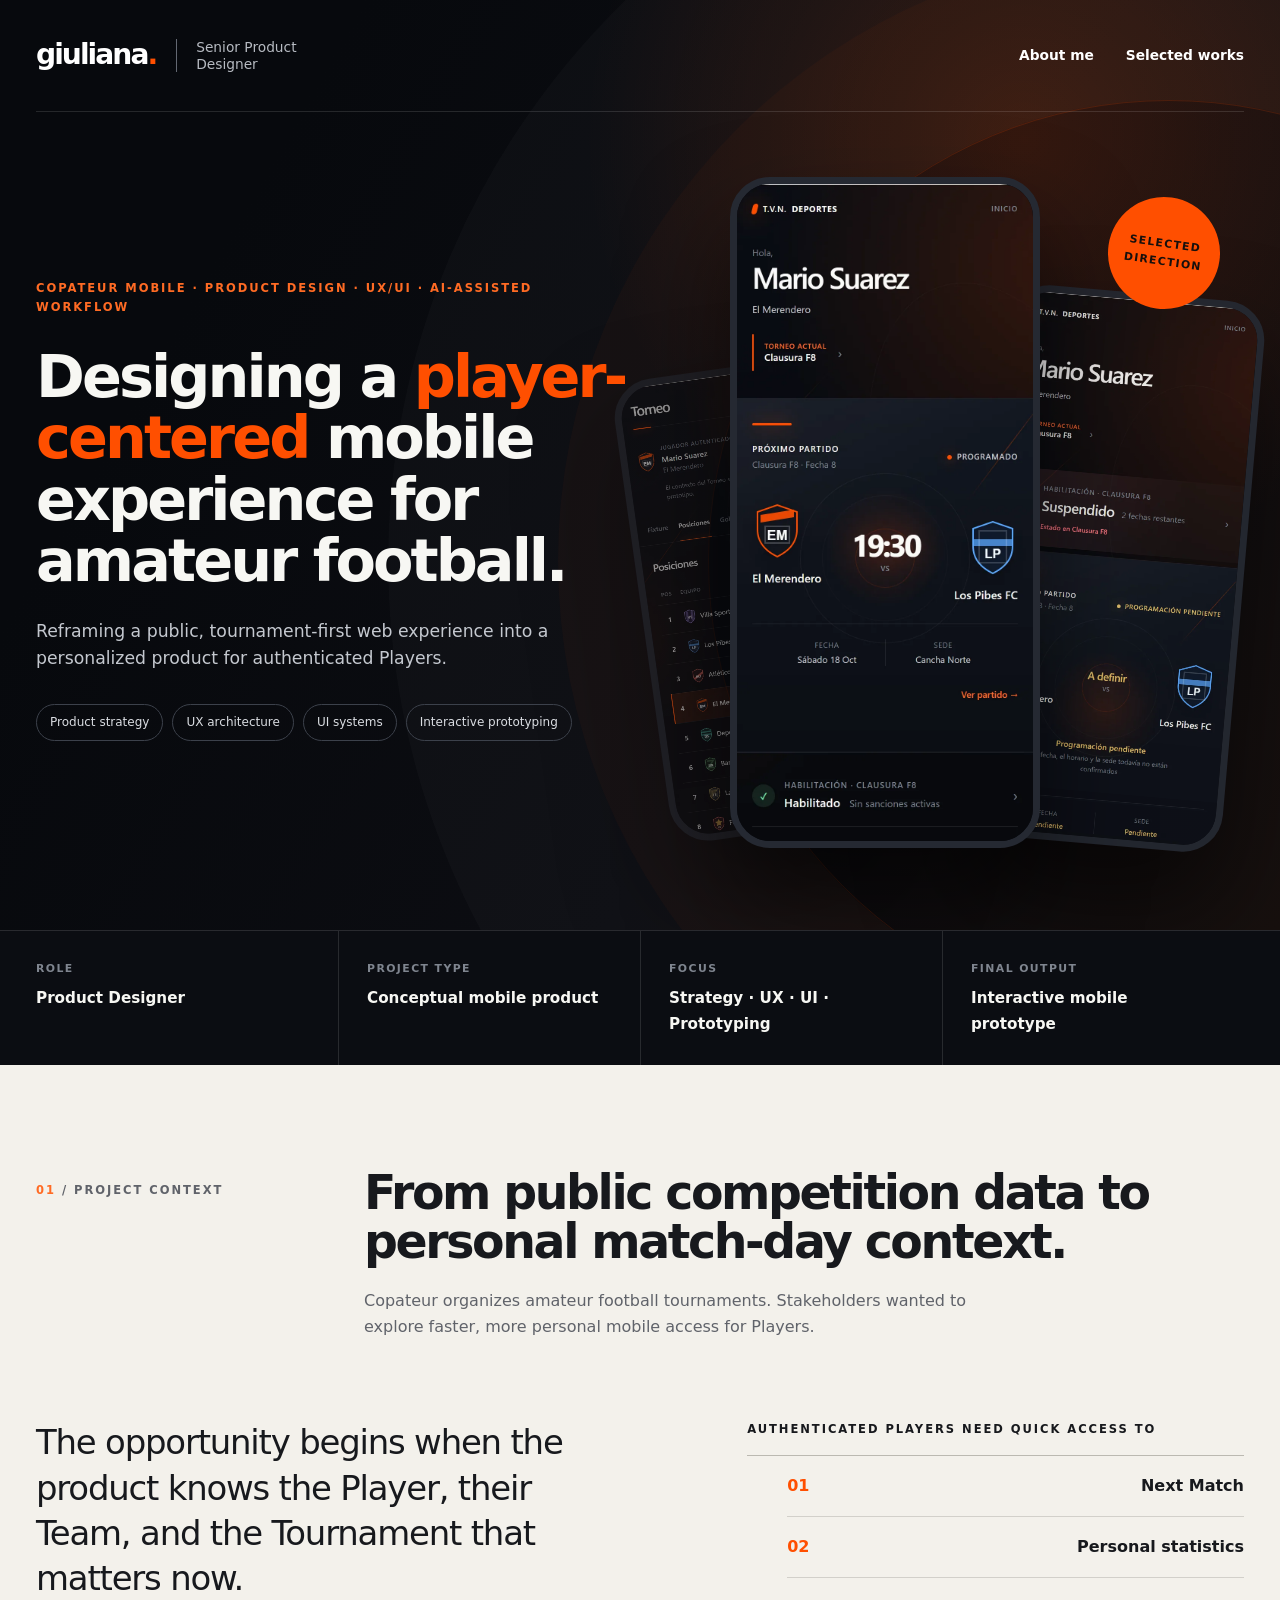
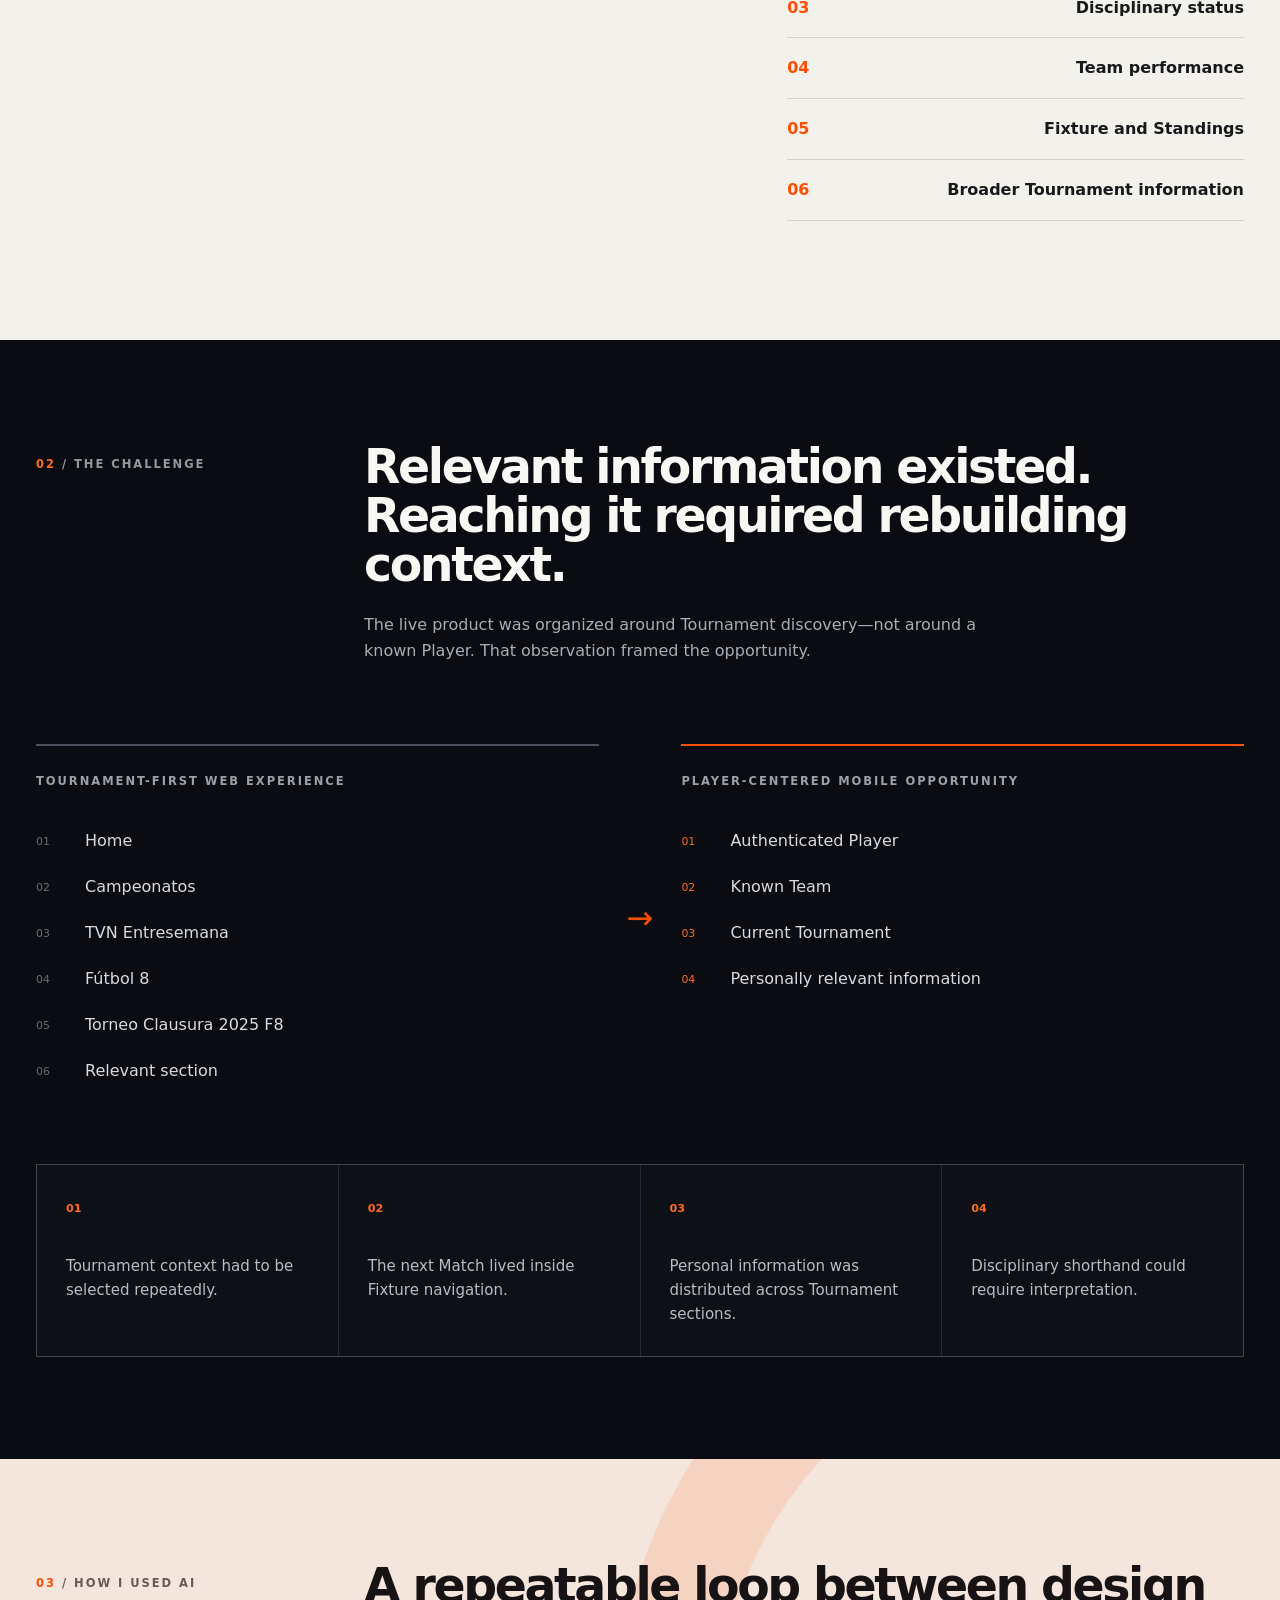
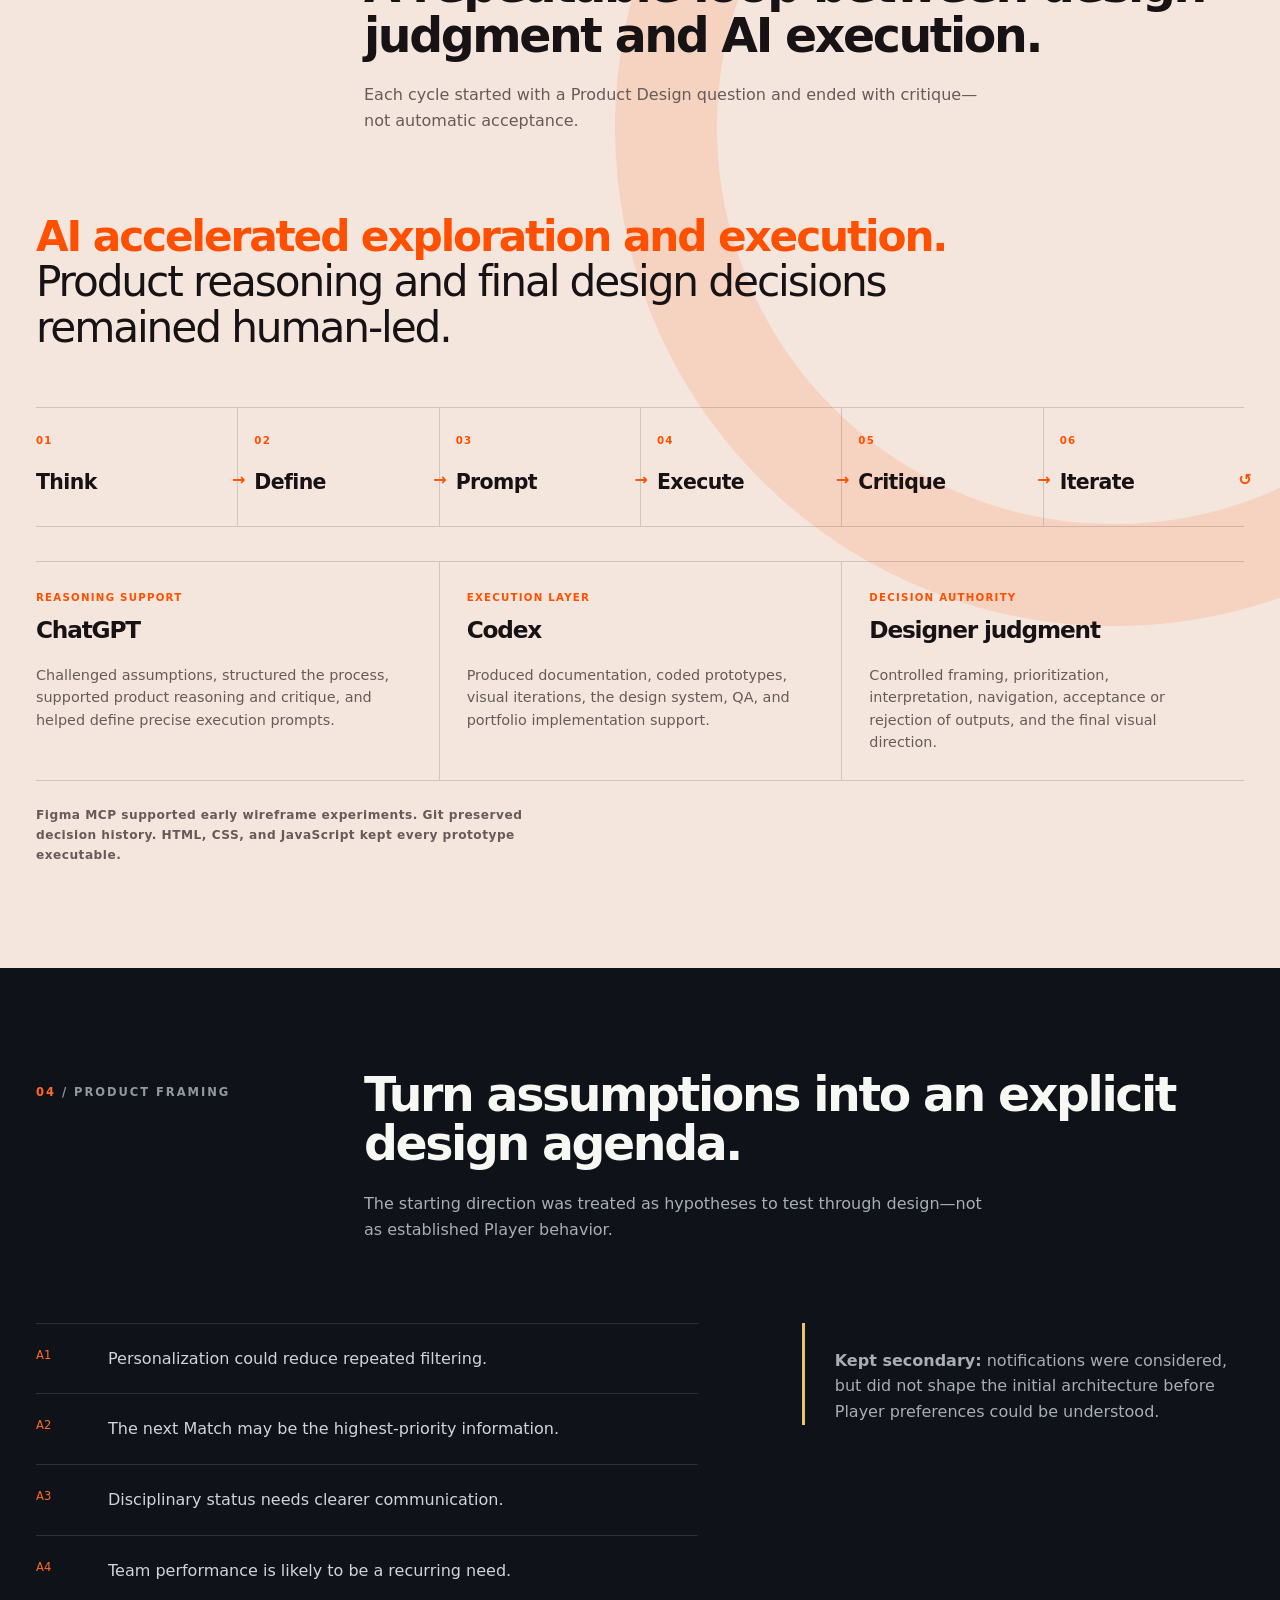
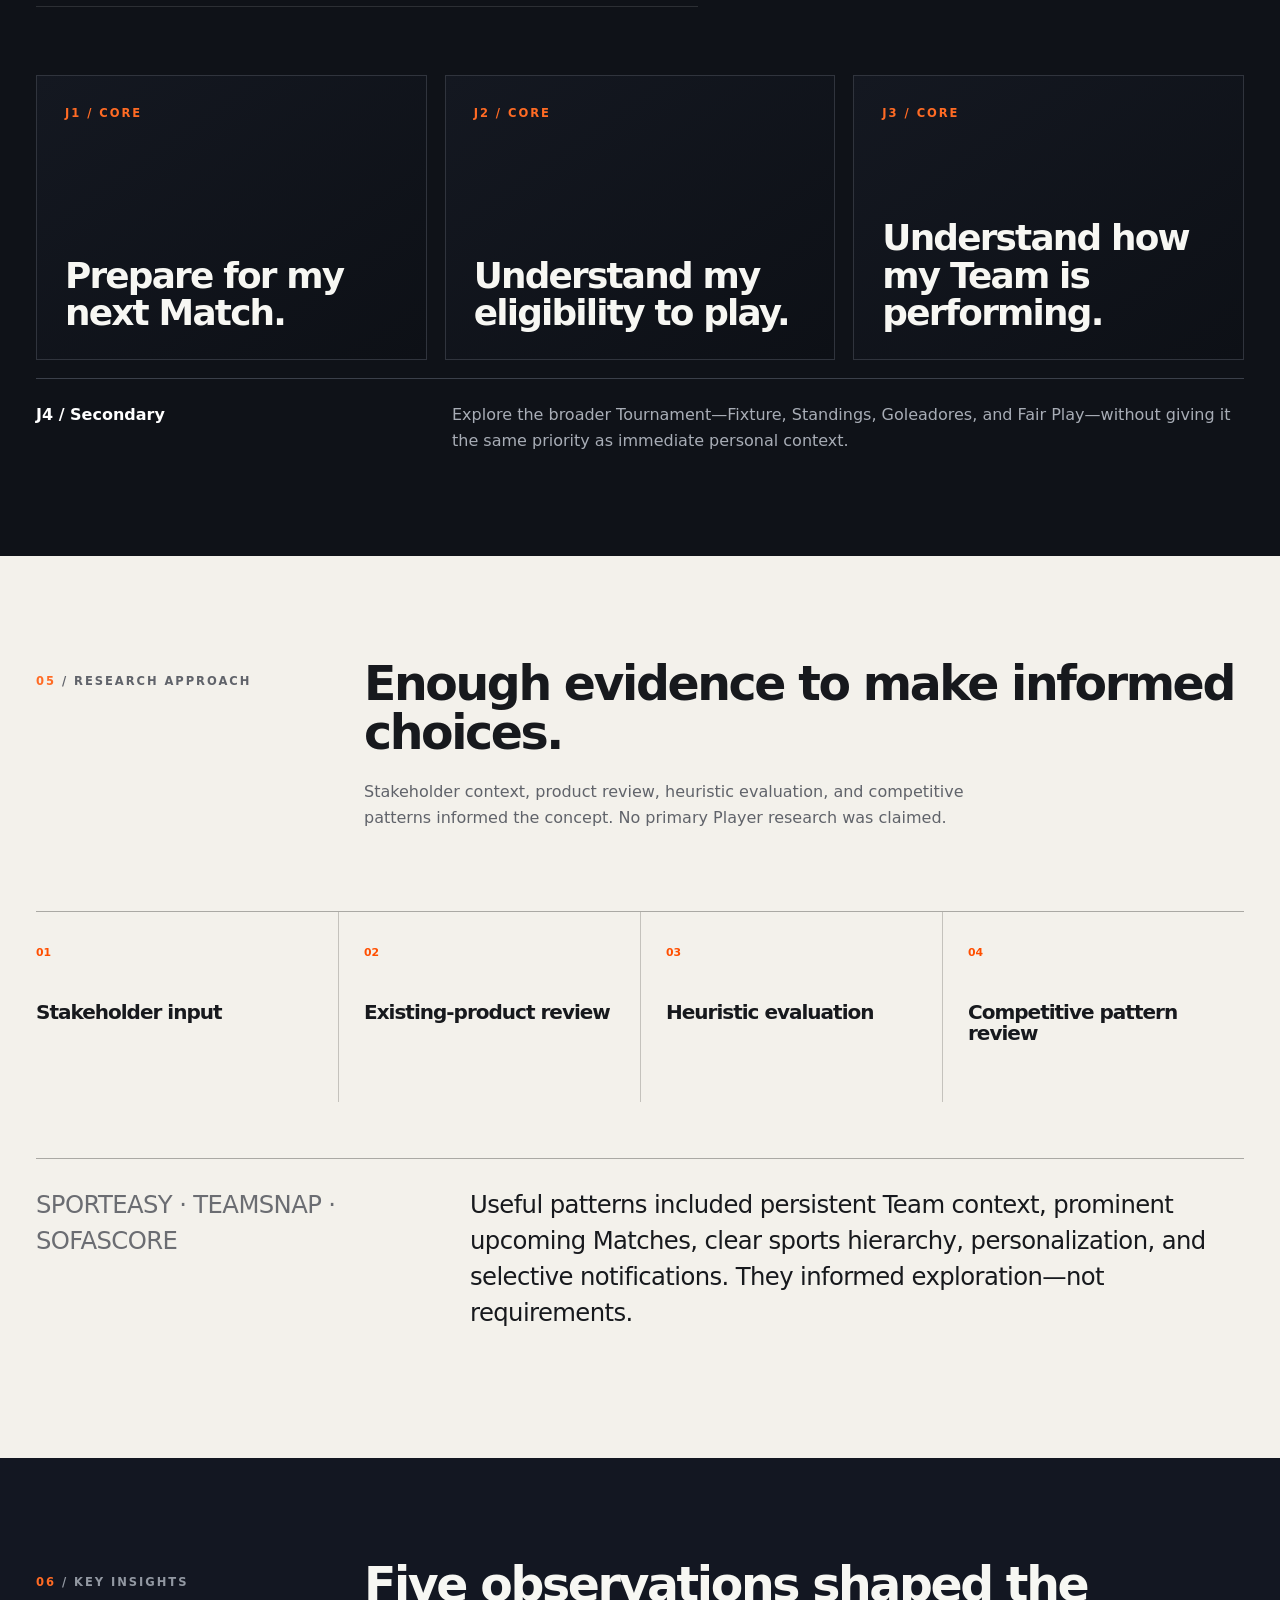
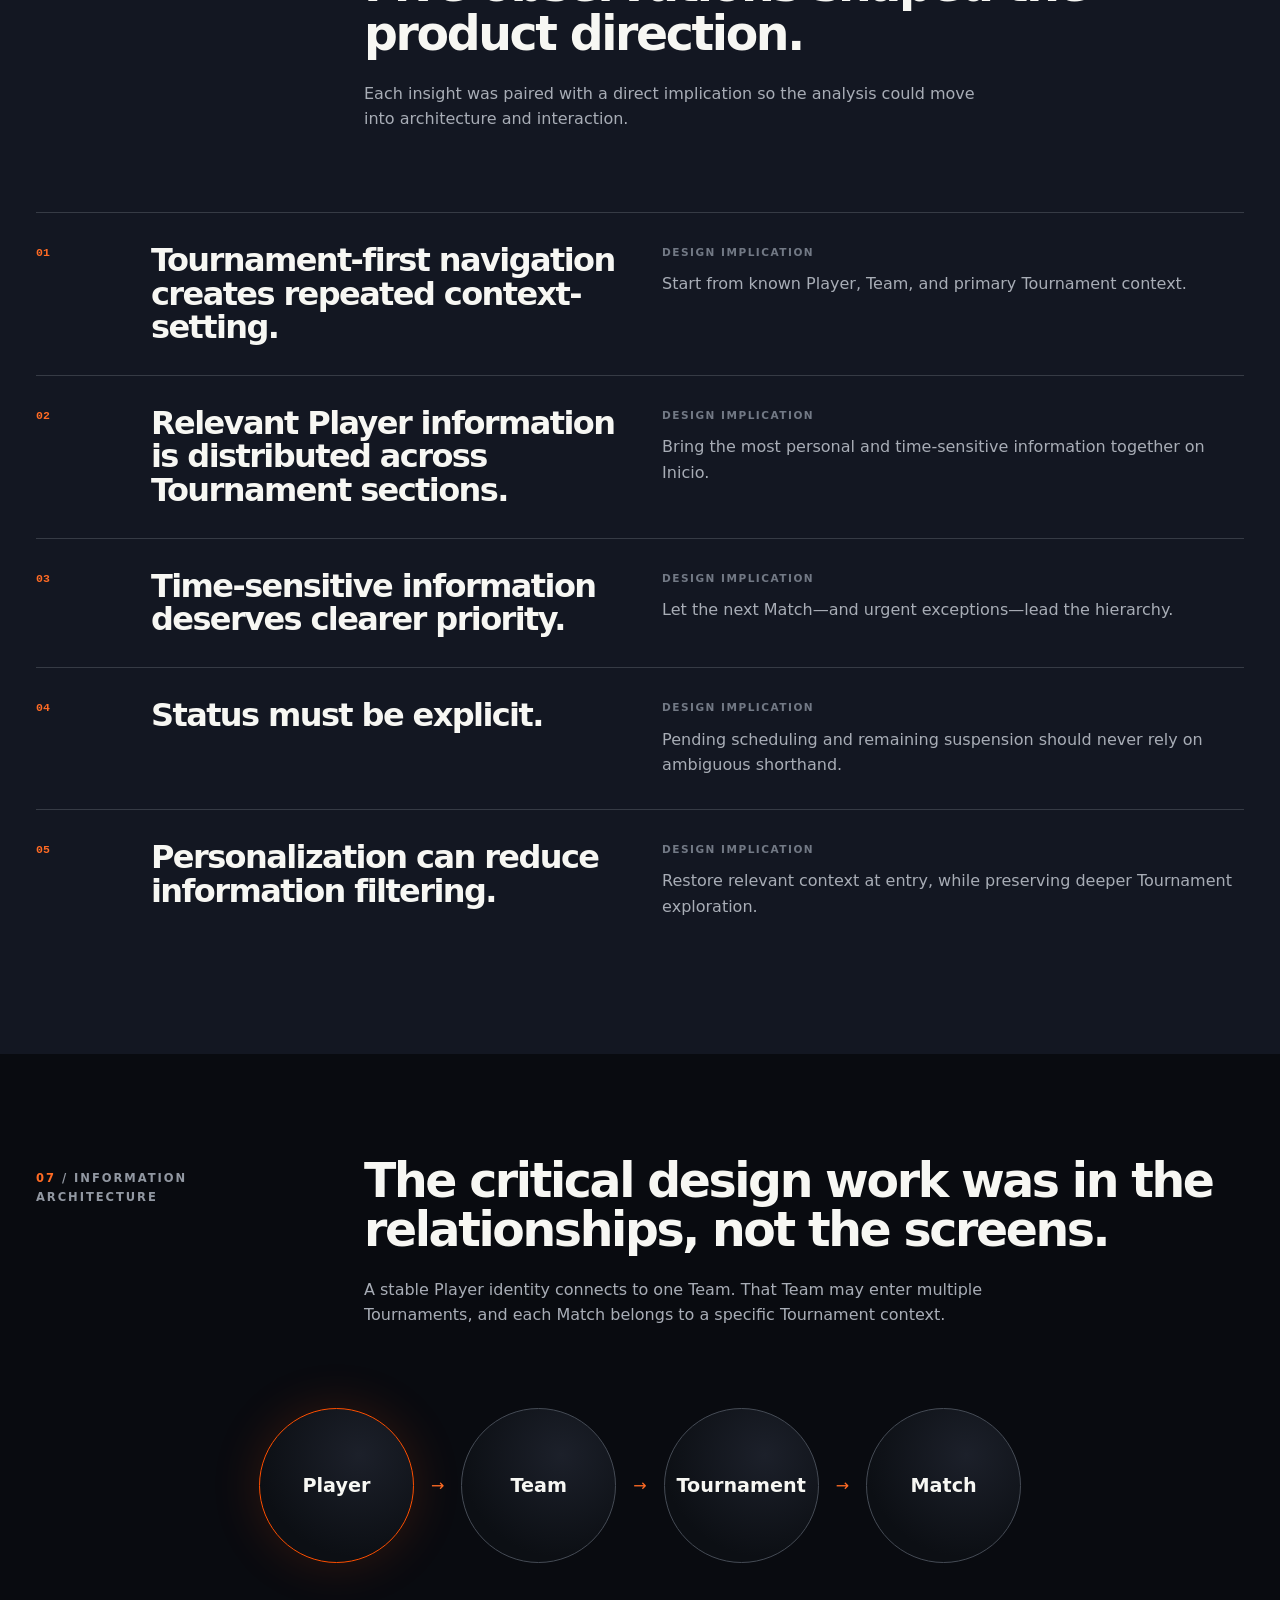
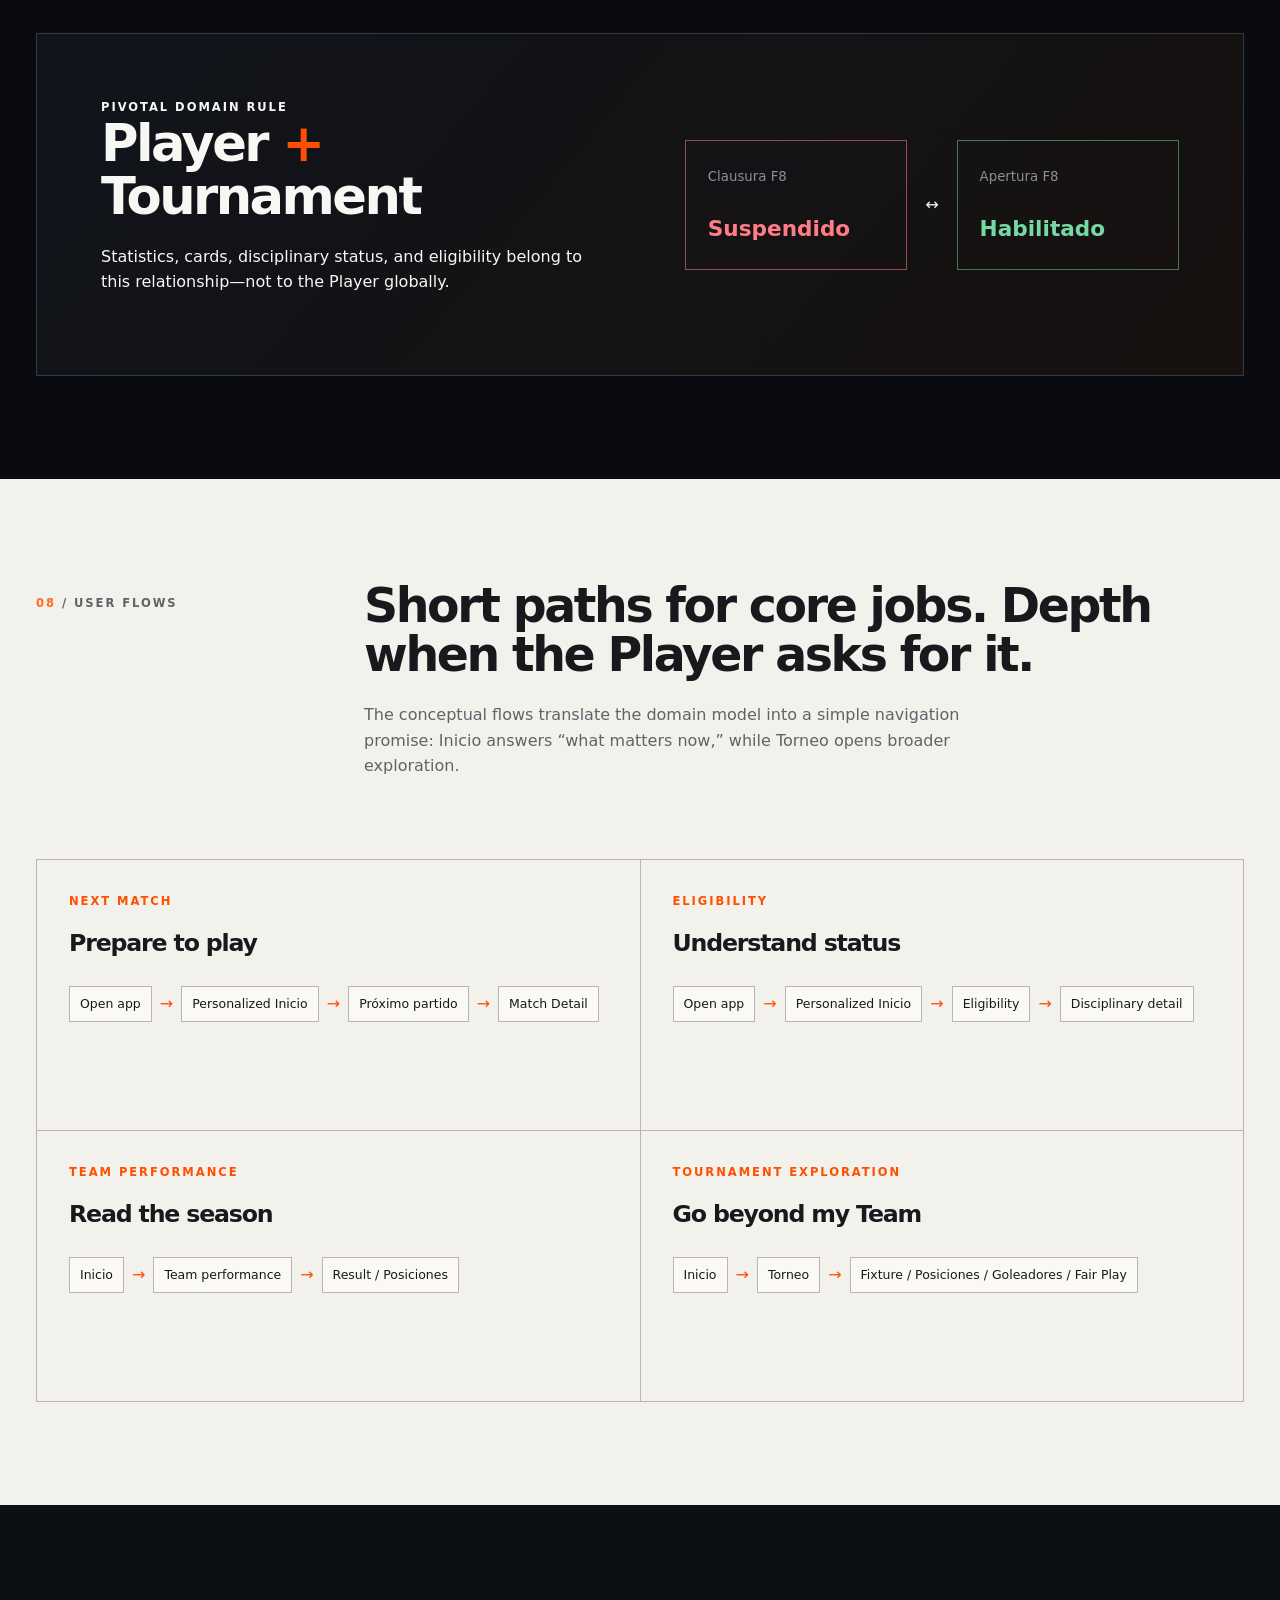
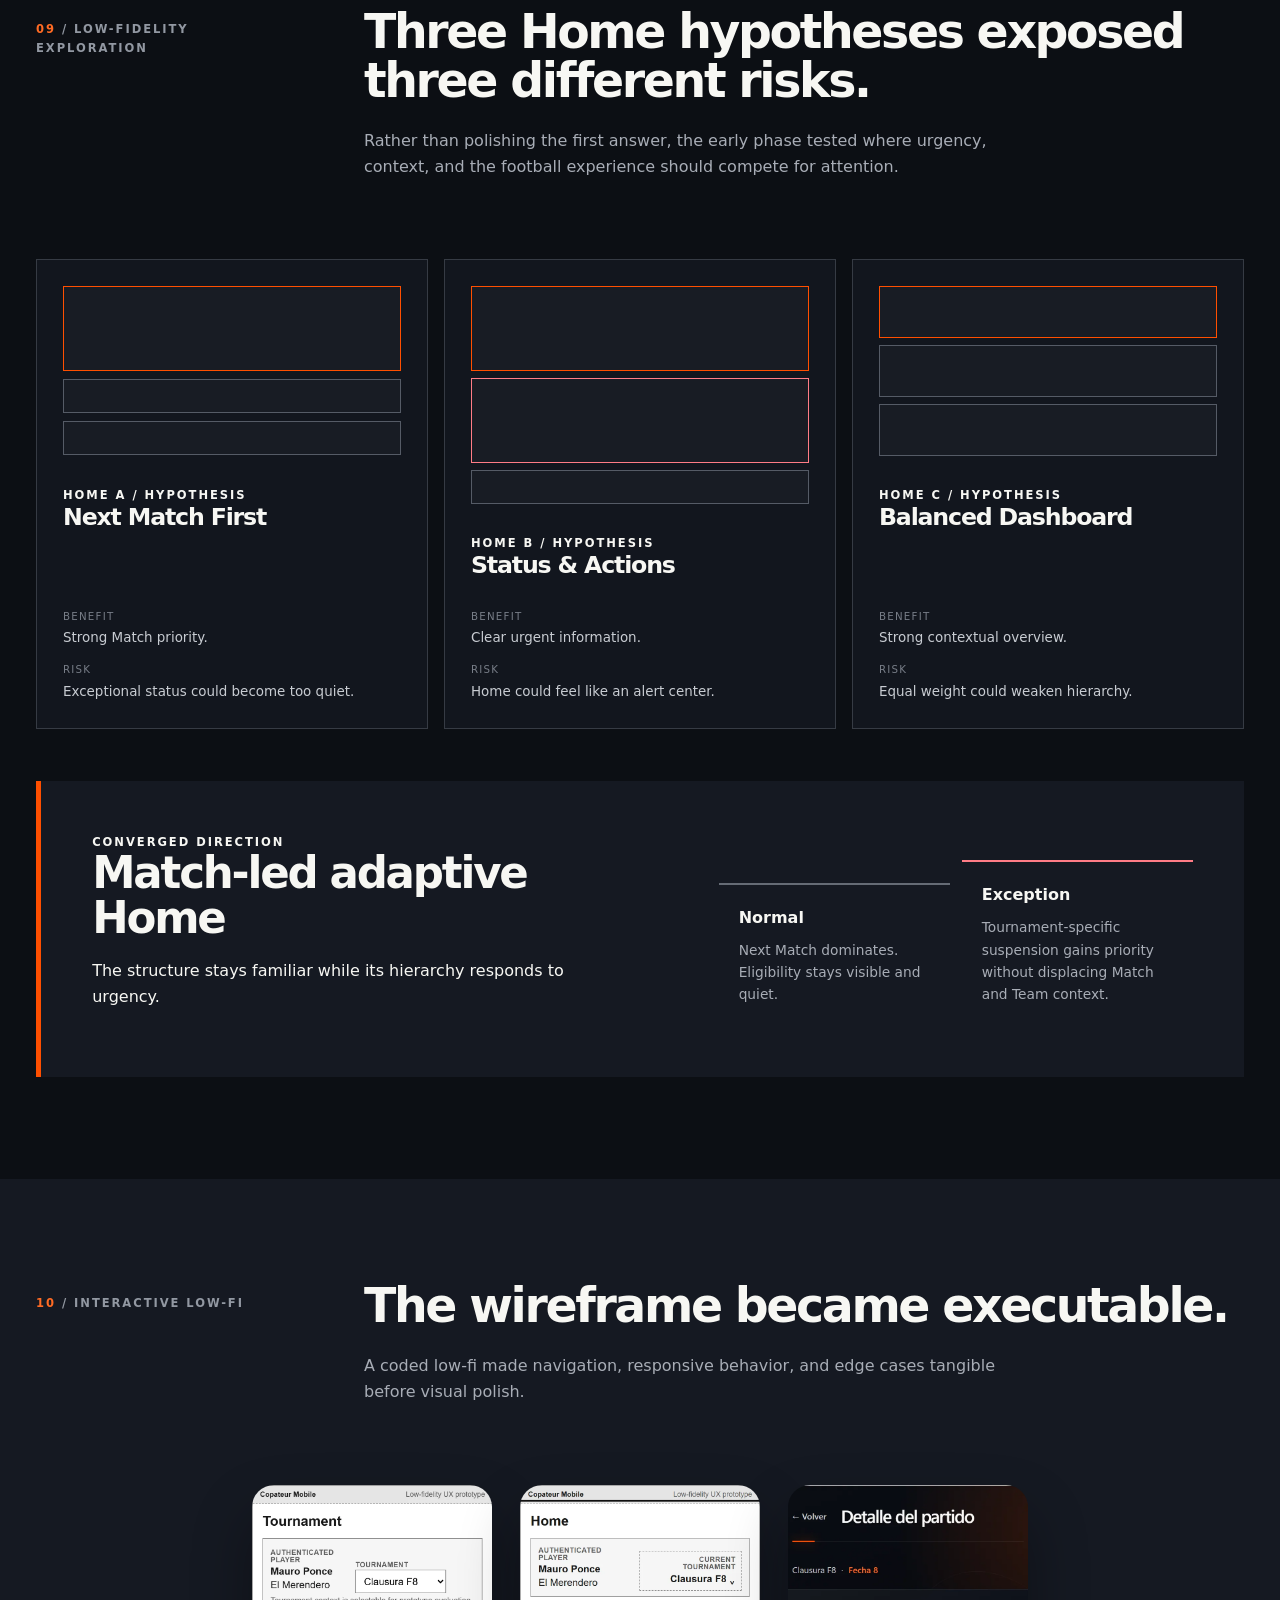
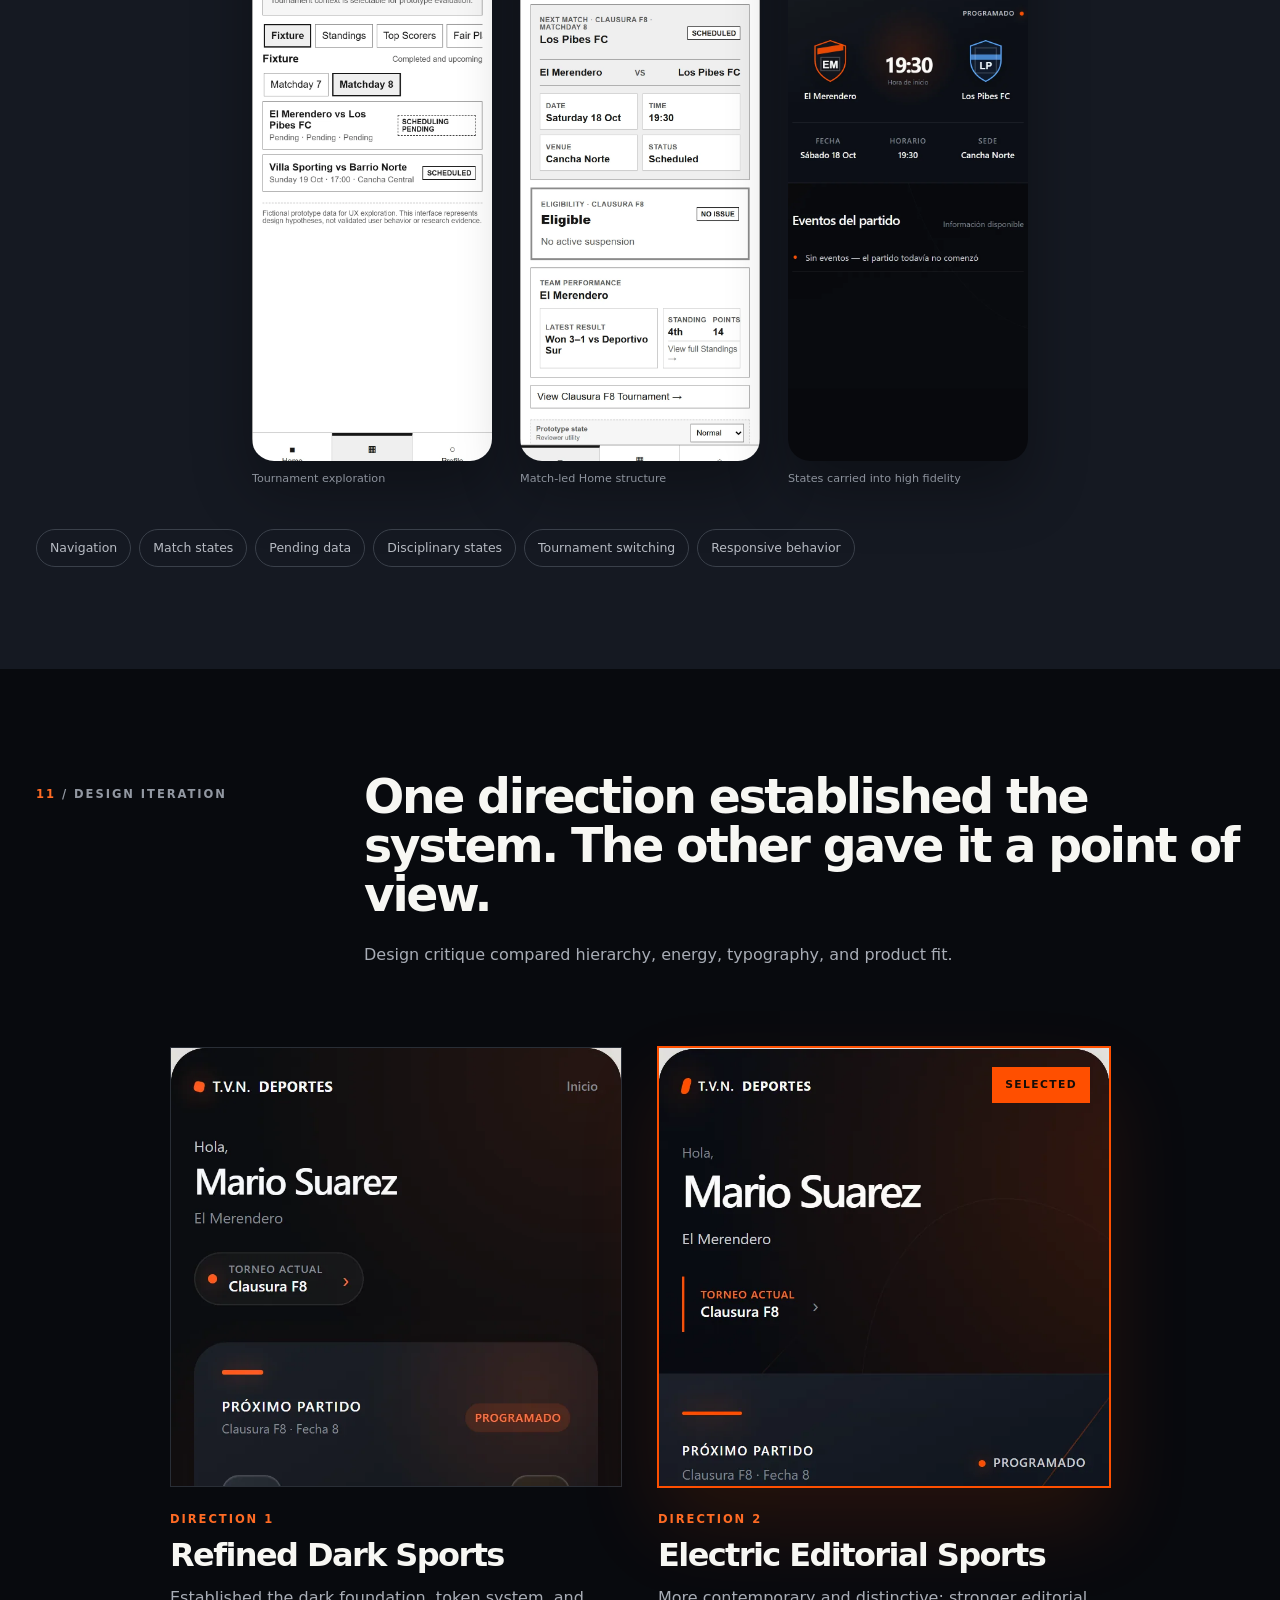
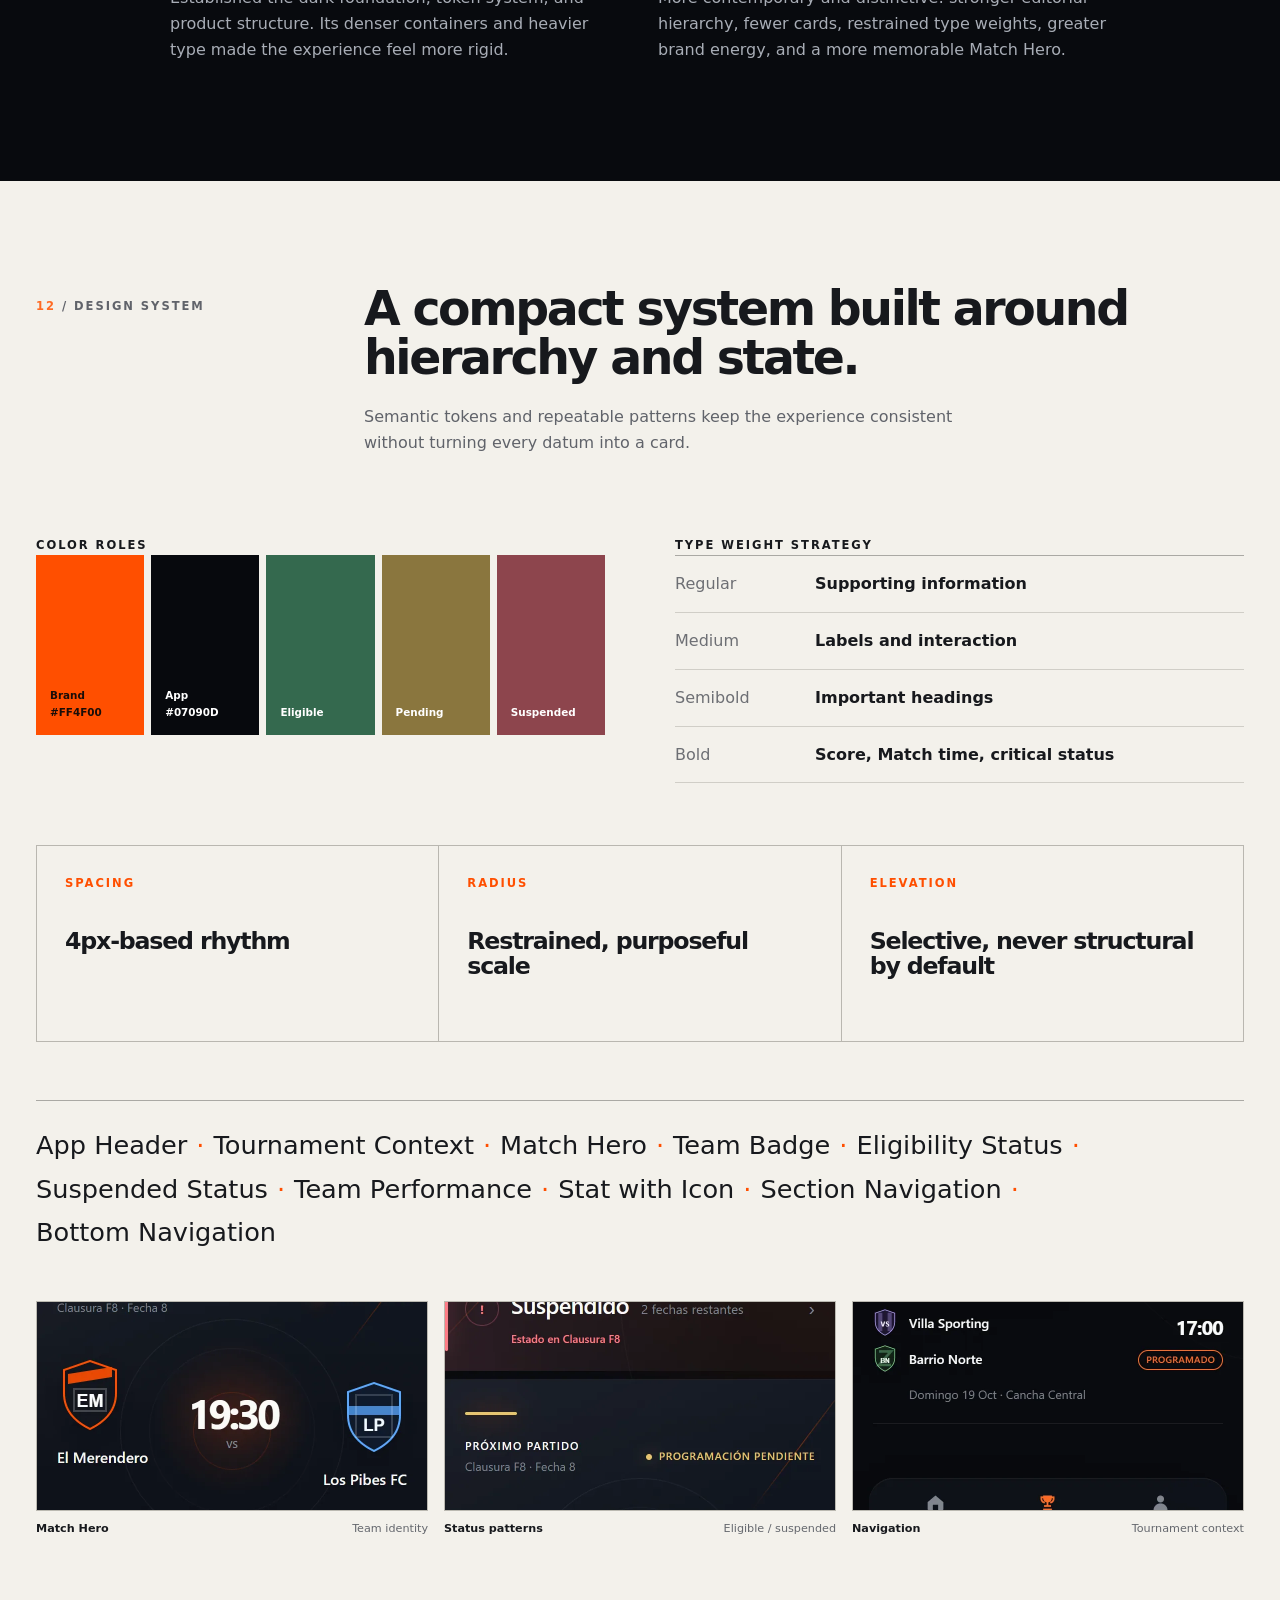
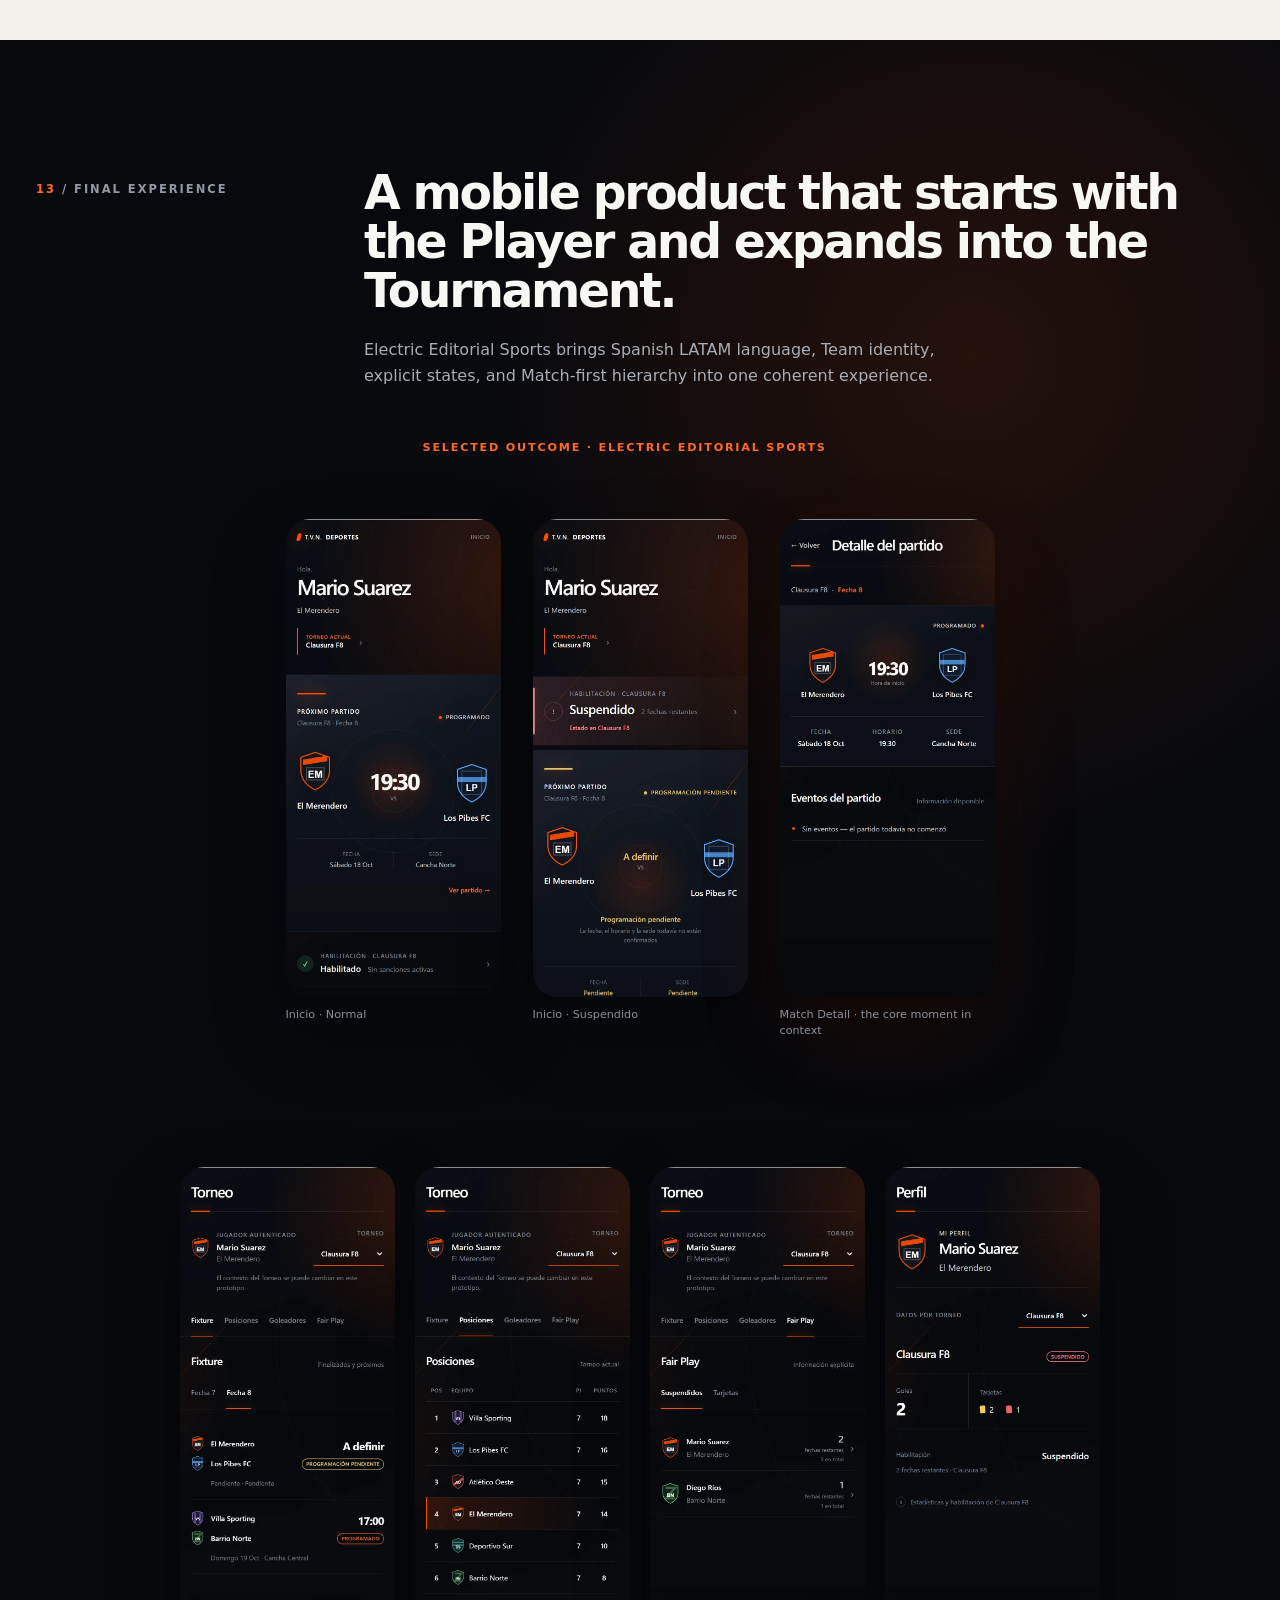
==== commit fe776a39: "feat: integrate Copateur case study and interactive prototype Add the Copateur Mobile case study, in" ====
--- a/cases/copateur/index.html
+++ b/cases/copateur/index.html
@@ -18,6 +18,14 @@
       --paper-ink: #17191d;
       --orange: #ff4f00;
       --orange-2: #ff6b24;
+      --editorial-orange: #c44714;
+      --editorial-primary: #fff7f0;
+      --editorial-secondary: #f4d5c7;
+      --editorial-divider: rgba(255, 255, 255, .22);
+      --ai-bg: #f5e6dd;
+      --ai-ink: #171315;
+      --ai-muted: #665b58;
+      --ai-divider: rgba(23, 19, 21, .16);
       --success: #74d9a2;
       --warning: #e8c56b;
       --danger: #ff7c86;
@@ -31,7 +39,7 @@
       margin: 0;
       background: var(--night);
       color: var(--ink);
-      font: 16px/1.6 Inter, ui-sans-serif, system-ui, -apple-system, BlinkMacSystemFont, "Segoe UI", sans-serif;
+      font: 16px/1.62 Inter, ui-sans-serif, system-ui, -apple-system, BlinkMacSystemFont, "Segoe UI", sans-serif;
       -webkit-font-smoothing: antialiased;
       overflow-x: hidden;
     }
@@ -39,22 +47,22 @@
     a { color: inherit; }
     button, a { font: inherit; }
     h1, h2, h3, p, figure { margin-top: 0; }
-    h1, h2, h3 { line-height: 1.02; letter-spacing: -.055em; }
-    h1 { font-size: clamp(3.75rem, 8.6vw, 9.3rem); font-weight: 650; }
-    h2 { font-size: clamp(2.65rem, 5.8vw, 6.4rem); font-weight: 620; }
-    h3 { font-size: clamp(1.35rem, 2vw, 2rem); font-weight: 620; }
-    p { max-width: 68ch; }
+    h1, h2, h3 { line-height: 1.04; letter-spacing: -.05em; }
+    h1 { font-size: clamp(3.5rem, 4.6vw, 4.4rem); font-weight: 650; }
+    h2 { font-size: clamp(2.25rem, 3.7vw, 4rem); font-weight: 610; }
+    h3 { font-size: clamp(1.3rem, 1.85vw, 1.9rem); font-weight: 610; }
+    p { max-width: 65ch; }
     a:focus-visible { outline: 3px solid var(--orange-2); outline-offset: 5px; }
     .skip { position: fixed; top: -80px; left: 20px; z-index: 100; padding: 10px 15px; background: #fff; color: #111; }
     .skip:focus { top: 18px; }
     .wrap { width: min(var(--max), calc(100% - 72px)); margin: auto; }
     .narrow { width: min(var(--narrow), 100%); }
     .eyebrow { margin: 0; font-size: .72rem; font-weight: 760; letter-spacing: .17em; text-transform: uppercase; }
-    .section { padding: clamp(84px, 10vw, 160px) 0; position: relative; }
+    .section { padding: clamp(76px, 8vw, 124px) 0; position: relative; }
     .section-number { color: var(--orange-2); }
-    .section-intro { display: grid; grid-template-columns: minmax(150px, .34fr) minmax(0, 1fr); gap: 6vw; margin-bottom: clamp(45px, 6vw, 90px); align-items: start; }
-    .section-intro h2 { margin-bottom: 28px; max-width: 970px; }
-    .section-intro .lead { color: var(--muted); font-size: clamp(1.05rem, 1.5vw, 1.3rem); line-height: 1.55; }
+    .section-intro { display: grid; grid-template-columns: minmax(150px, .3fr) minmax(0, 1fr); gap: 5vw; margin-bottom: clamp(40px, 5vw, 72px); align-items: start; }
+    .section-intro h2 { margin-bottom: 22px; max-width: 900px; }
+    .section-intro .lead { color: var(--muted); font-size: clamp(1rem, 1.2vw, 1.15rem); line-height: 1.62; max-width: 62ch; }
     .section-intro .eyebrow { padding-top: .8rem; color: #9298a2; }
     .site-header { position: absolute; inset: 0 0 auto; z-index: 20; color: #fff; }
     .header-inner { min-height: 112px; display: flex; align-items: center; justify-content: space-between; gap: 28px; border-bottom: 1px solid var(--line); }
@@ -65,23 +73,22 @@
     .main-nav { display: flex; gap: 32px; align-items: center; }
     .main-nav a { font-size: .86rem; font-weight: 650; text-decoration: none; white-space: nowrap; }
     .main-nav a:hover { text-decoration: underline; text-underline-offset: 5px; }
-    .hero { position: relative; min-height: 990px; overflow: hidden; padding: 190px 0 95px; background: radial-gradient(circle at 80% 15%, rgba(255,79,0,.17), transparent 34%), linear-gradient(120deg, #07090d 20%, #0c0d12 63%, #17100e); }
+    .hero { position: relative; min-height: 900px; overflow: hidden; padding: 170px 0 80px; background: radial-gradient(circle at 80% 15%, rgba(255,79,0,.17), transparent 34%), linear-gradient(120deg, #07090d 20%, #0c0d12 63%, #17100e); }
     .hero::before { content: ""; position: absolute; width: 920px; aspect-ratio: 1; border: 1px solid rgba(255,79,0,.17); border-radius: 50%; right: -350px; top: 100px; box-shadow: 0 0 0 150px rgba(255,79,0,.035), 0 0 0 320px rgba(255,255,255,.018); }
-    .hero-grid { display: grid; grid-template-columns: minmax(0, .9fr) minmax(500px, 1.1fr); align-items: center; gap: 2vw; position: relative; }
+    .hero-grid { display: grid; grid-template-columns: minmax(0, 1fr) minmax(500px, 1fr); align-items: center; gap: 2vw; position: relative; }
     .hero-copy { position: relative; z-index: 4; }
     .hero-kicker { color: var(--orange-2); margin-bottom: 30px; }
-    .hero h1 { margin-bottom: 32px; max-width: 780px; }
+    .hero h1 { margin-bottom: 27px; max-width: 650px; }
     .hero h1 span { color: var(--orange); }
-    .hero-deck { font-size: clamp(1.1rem, 1.7vw, 1.48rem); color: #c4c8cf; max-width: 670px; line-height: 1.5; }
-    .hero-tags { display: flex; flex-wrap: wrap; gap: 9px; margin: 37px 0 0; }
+    .hero-deck { font-size: clamp(1.04rem, 1.35vw, 1.28rem); color: #c4c8cf; max-width: 610px; line-height: 1.55; }
+    .hero-tags { display: flex; flex-wrap: wrap; gap: 9px; margin: 32px 0 0; }
     .hero-tags span { border: 1px solid #3c414b; border-radius: 999px; padding: 8px 13px; color: #dadde2; font-size: .75rem; }
-    .hero-visual { position: relative; height: 720px; min-width: 0; }
-    .hero-device { position: absolute; width: 330px; border: 7px solid #252932; border-radius: 40px; overflow: hidden; background: #090b10; box-shadow: 0 55px 100px rgba(0,0,0,.55); }
-    .hero-device img { width: 100%; }
-    .hero-device.primary { left: 11%; top: 5%; height: 690px; z-index: 3; }
-    .hero-device.secondary { right: -2%; top: 18%; width: 285px; height: 570px; z-index: 2; transform: rotate(5deg); opacity: .93; }
-    .hero-device.tertiary { left: -5%; top: 32%; width: 255px; height: 430px; transform: rotate(-8deg); opacity: .55; }
-    .hero-device img { height: auto; }
+    .hero-visual { position: relative; height: 680px; min-width: 0; }
+    .hero-device { position: absolute; width: 310px; aspect-ratio: 9 / 19.5; border: 7px solid #252932; border-radius: 40px; overflow: hidden; background: #090b10; box-shadow: 0 55px 100px rgba(0,0,0,.55); }
+    .hero-device img { width: 100%; height: 100%; object-fit: cover; object-position: top; }
+    .hero-device.primary { left: 13%; top: 1%; z-index: 3; }
+    .hero-device.secondary { right: 0; top: 18%; width: 255px; z-index: 2; transform: rotate(5deg); opacity: .93; }
+    .hero-device.tertiary { left: -2%; top: 29%; width: 215px; transform: rotate(-8deg); opacity: .55; }
     .hero-mark { position: absolute; z-index: 5; right: 4%; top: 4%; width: 112px; aspect-ratio: 1; border-radius: 50%; display: grid; place-items: center; background: var(--orange); color: #17100d; font-size: .68rem; text-align: center; font-weight: 800; letter-spacing: .12em; text-transform: uppercase; transform: rotate(8deg); }
     .meta-band { border-top: 1px solid var(--line); background: #0b0d12; }
     .meta-grid { display: grid; grid-template-columns: repeat(4, 1fr); }
@@ -92,7 +99,7 @@
     .context { background: var(--paper); color: var(--paper-ink); }
     .context .section-intro .eyebrow, .context .lead { color: #60636a; }
     .context-grid { display: grid; grid-template-columns: 1.08fr .92fr; gap: 10vw; align-items: start; }
-    .context-statement { font-size: clamp(1.7rem, 3.2vw, 3.2rem); line-height: 1.3; letter-spacing: -.04em; max-width: 760px; }
+    .context-statement { font-size: clamp(1.55rem, 2.65vw, 2.75rem); line-height: 1.34; letter-spacing: -.035em; max-width: 720px; }
     .requirements { border-top: 1px solid #bbb9b1; }
     .requirements li { display: flex; justify-content: space-between; gap: 20px; padding: 17px 0; border-bottom: 1px solid #d2d0ca; font-weight: 570; }
     .requirements span { color: var(--orange); font-variant-numeric: tabular-nums; }
@@ -110,24 +117,36 @@
     .observation { background: #0d1016; padding: 29px; min-height: 185px; }
     .observation span { color: var(--orange-2); font-size: .7rem; font-weight: 750; }
     .observation p { color: #b8bcc4; margin: 34px 0 0; font-size: .94rem; }
-    .ai-section { overflow: hidden; background: var(--orange); color: #160d08; }
-    .ai-section .section-intro .eyebrow, .ai-section .lead { color: #4a2617; }
-    .ai-manifesto { font-size: clamp(2rem, 4.5vw, 5.5rem); line-height: 1.05; letter-spacing: -.06em; max-width: 1130px; margin: 0 0 85px; }
-    .ai-manifesto strong { color: #fff7ee; font-weight: 650; }
-    .workflow { display: grid; grid-template-columns: repeat(5, 1fr); border-top: 1px solid rgba(29,14,7,.38); border-bottom: 1px solid rgba(29,14,7,.38); }
-    .workflow article { padding: 25px 20px 30px; border-left: 1px solid rgba(29,14,7,.28); }
-    .workflow article:first-child { border-left: 0; padding-left: 0; }
-    .workflow h3 { margin: 0 0 24px; font-size: 1.15rem; letter-spacing: -.03em; }
-    .workflow p { font-size: .84rem; line-height: 1.5; margin: 0; }
-    .workflow small { display: block; font-size: .64rem; letter-spacing: .12em; text-transform: uppercase; margin-bottom: 10px; font-weight: 750; }
+    .ai-section { isolation: isolate; overflow: hidden; background: var(--ai-bg); color: var(--ai-ink); }
+    .ai-section::before { content: ""; position: absolute; z-index: 0; width: clamp(520px, 62vw, 980px); aspect-ratio: 1; right: clamp(-520px, -26vw, -280px); top: clamp(-390px, -18vw, -180px); border: clamp(72px, 8vw, 126px) solid rgba(255,79,0,.13); border-radius: 50%; pointer-events: none; }
+    .ai-section > .wrap { position: relative; z-index: 1; }
+    .ai-section .section-intro .eyebrow { color: var(--ai-muted); }
+    .ai-section .section-number { color: var(--orange); }
+    .ai-section .lead { color: var(--ai-muted); }
+    .ai-manifesto { font-size: clamp(1.9rem, 3.3vw, 3.9rem); line-height: 1.08; letter-spacing: -.05em; max-width: 1000px; margin: 0 0 56px; }
+    .ai-manifesto strong { color: var(--orange); font-weight: 650; }
+    .ai-loop { display: grid; grid-template-columns: repeat(6, 1fr); border-top: 1px solid var(--ai-divider); border-bottom: 1px solid var(--ai-divider); }
+    .loop-step { position: relative; padding: 24px 16px 27px; border-left: 1px solid var(--ai-divider); }
+    .loop-step:first-child { border-left: 0; padding-left: 0; }
+    .loop-step::after { content: "→"; position: absolute; right: -8px; top: 50%; z-index: 2; color: var(--orange); font-weight: 800; }
+    .loop-step:last-child::after { content: "↺"; }
+    .loop-step small { display: block; margin-bottom: 18px; color: var(--orange); font-size: .64rem; font-weight: 780; letter-spacing: .12em; text-transform: uppercase; }
+    .loop-step strong { color: var(--ai-ink); font-size: clamp(1rem, 1.6vw, 1.35rem); letter-spacing: -.03em; }
+    .ai-roles { display: grid; grid-template-columns: repeat(3, 1fr); gap: 0; margin-top: 34px; background: transparent; border-top: 1px solid var(--ai-divider); border-bottom: 1px solid var(--ai-divider); }
+    .ai-role { background: transparent; padding: 27px; min-height: 205px; border-left: 1px solid var(--ai-divider); }
+    .ai-role:first-child { border-left: 0; padding-left: 0; }
+    .ai-role small { display: block; margin-bottom: 12px; color: var(--orange); font-size: .64rem; font-weight: 780; letter-spacing: .12em; text-transform: uppercase; }
+    .ai-role h3 { margin: 0 0 22px; font-size: 1.45rem; }
+    .ai-role p { margin: 0; color: var(--ai-muted); font-size: .9rem; line-height: 1.55; }
+    .ai-foundation { margin: 25px 0 0; color: var(--ai-muted); font-size: .76rem; font-weight: 650; letter-spacing: .04em; }
     .framing { background: #0f1218; }
     .assumption-grid { display: grid; grid-template-columns: 1.2fr .8fr; gap: 8vw; align-items: start; }
     .assumption-list { border-top: 1px solid var(--line); }
     .assumption-list p { display: grid; grid-template-columns: 54px 1fr; gap: 18px; margin: 0; padding: 22px 0; border-bottom: 1px solid var(--line); color: #d1d4da; }
     .assumption-list span { color: var(--orange-2); font-size: .72rem; }
     .notification-note { padding: 25px 0 0 30px; border-left: 3px solid var(--warning); color: var(--muted); }
-    .jobs { display: grid; grid-template-columns: repeat(3, 1fr); gap: 18px; margin-top: 85px; }
-    .job { min-height: 310px; padding: 30px; border: 1px solid #30343d; display: flex; flex-direction: column; background: linear-gradient(145deg, #141821, #0d1016); }
+    .jobs { display: grid; grid-template-columns: repeat(3, 1fr); gap: 18px; margin-top: 68px; }
+    .job { min-height: 285px; padding: 28px; border: 1px solid #30343d; display: flex; flex-direction: column; background: linear-gradient(145deg, #141821, #0d1016); }
     .job .eyebrow { color: var(--orange-2); }
     .job h3 { margin: auto 0 0; font-size: clamp(1.65rem, 2.8vw, 2.65rem); }
     .job-secondary { margin-top: 18px; display: grid; grid-template-columns: 1fr 2fr; gap: 20px; border-top: 1px solid #3b404a; padding-top: 23px; color: var(--muted); }
@@ -139,8 +158,8 @@
     .method:first-child { border-left: 0; padding-left: 0; }
     .method span { color: var(--orange); font-size: .68rem; font-weight: 800; }
     .method h3 { margin: 38px 0 0; font-size: 1.25rem; }
-    .pattern-note { margin-top: 65px; display: grid; grid-template-columns: .6fr 1.4fr; gap: 8vw; border-top: 1px solid #aaa9a4; padding-top: 30px; }
-    .pattern-note p { font-size: clamp(1.35rem, 2.25vw, 2rem); line-height: 1.45; letter-spacing: -.03em; }
+    .pattern-note { margin-top: 56px; display: grid; grid-template-columns: .6fr 1.4fr; gap: 8vw; border-top: 1px solid #aaa9a4; padding-top: 28px; }
+    .pattern-note p { font-size: clamp(1.25rem, 1.9vw, 1.75rem); line-height: 1.48; letter-spacing: -.025em; }
     .products { color: #6b6d72; font-size: .78rem; text-transform: uppercase; letter-spacing: .12em; }
     .insights { background: #131722; }
     .insight-list { counter-reset: insights; }
@@ -176,8 +195,8 @@
     .flow-steps i { font-style: normal; color: var(--orange); }
     .lowfi { background: #0c0f14; }
     .concepts { display: grid; grid-template-columns: repeat(3, 1fr); gap: 16px; }
-    .concept { min-height: 350px; padding: 28px; border: 1px solid #363b44; display: flex; flex-direction: column; background: #12161e; }
-    .wire-mini { display: grid; gap: 7px; margin-bottom: 38px; }
+    .concept { min-height: 330px; padding: 26px; border: 1px solid #363b44; display: flex; flex-direction: column; background: #12161e; }
+    .wire-mini { display: grid; gap: 7px; min-height: 170px; margin-bottom: 30px; }
     .wire-mini span { height: 34px; border: 1px solid #555b66; background: #181c24; }
     .wire-mini span:first-child { height: 85px; border-color: var(--orange); }
     .concept:nth-child(2) .wire-mini span:nth-child(2) { height: 85px; border-color: var(--danger); }
@@ -186,31 +205,30 @@
     .concept dl { margin: auto 0 0; }
     .concept dt { color: #777d87; text-transform: uppercase; font-size: .64rem; letter-spacing: .12em; margin-top: 12px; }
     .concept dd { margin: 3px 0 0; color: #c8ccd2; font-size: .84rem; }
-    .convergence { margin-top: 60px; padding: clamp(30px, 5vw, 60px); border-left: 5px solid var(--orange); background: #151922; display: grid; grid-template-columns: 1.05fr .95fr; gap: 8vw; }
-    .convergence h3 { font-size: clamp(2.2rem, 4vw, 4.5rem); margin-bottom: 16px; }
+    .convergence { margin-top: 52px; padding: clamp(30px, 4vw, 52px); border-left: 5px solid var(--orange); background: #151922; display: grid; grid-template-columns: 1.05fr .95fr; gap: 8vw; }
+    .convergence h3 { font-size: clamp(2rem, 3.4vw, 3.8rem); margin-bottom: 16px; }
     .adaptive-logic { display: grid; grid-template-columns: 1fr 1fr; gap: 12px; align-items: end; }
     .adaptive-logic div { padding: 20px; border-top: 2px solid #656b75; }
     .adaptive-logic div:last-child { border-color: var(--danger); }
     .adaptive-logic b { display: block; margin-bottom: 8px; }
     .adaptive-logic p { margin: 0; color: var(--muted); font-size: .86rem; }
     .prototype-evidence { background: #151922; }
-    .prototype-showcase { display: grid; grid-template-columns: .72fr 1fr .72fr; gap: 26px; align-items: center; }
-    .prototype-showcase figure { margin: 0; }
-    .prototype-showcase figure:nth-child(2) { transform: translateY(-20px); }
-    .prototype-showcase img { width: 100%; border-radius: 22px; box-shadow: 0 30px 60px rgba(0,0,0,.32); }
-    .prototype-showcase figcaption { margin-top: 13px; color: #8c929c; font-size: .75rem; }
+    .prototype-showcase { display: grid; grid-template-columns: repeat(3, minmax(0, 240px)); gap: 28px; align-items: start; justify-content: center; }
+    .prototype-showcase figure { width: min(100%, 240px); margin: 0; min-width: 0; justify-self: center; }
+    .prototype-showcase img { width: 100%; aspect-ratio: 10 / 24; object-fit: cover; object-position: top; border-radius: 22px; box-shadow: 0 30px 60px rgba(0,0,0,.32); }
+    .prototype-showcase figcaption { margin-top: 10px; color: #8c929c; font-size: .7rem; line-height: 1.45; }
     .evaluation-list { display: flex; flex-wrap: wrap; gap: 8px; margin-top: 42px; }
     .evaluation-list span { border: 1px solid #3a404a; border-radius: 999px; padding: 8px 13px; color: #b7bbc3; font-size: .78rem; }
     .iteration { background: #080a0e; }
-    .direction-compare { display: grid; grid-template-columns: 1fr 1fr; gap: 3vw; }
+    .direction-compare { width: min(100%, 940px); margin: auto; display: grid; grid-template-columns: 1fr 1fr; gap: 36px; }
     .direction { position: relative; min-width: 0; }
-    .direction-media { height: 730px; overflow: hidden; background: #11141a; border: 1px solid #292e36; }
-    .direction-media img { width: 100%; }
+    .direction-media { height: 440px; overflow: hidden; background: #11141a; border: 1px solid #292e36; }
+    .direction-media img { width: 100%; height: 100%; object-fit: cover; object-position: top; }
     .direction.selected .direction-media { border-color: var(--orange); box-shadow: 0 0 0 1px var(--orange), 0 40px 80px rgba(255,79,0,.12); }
     .selected-stamp { position: absolute; top: 20px; right: 20px; z-index: 3; padding: 9px 13px; color: #160d08; background: var(--orange); font-weight: 780; font-size: .67rem; letter-spacing: .13em; text-transform: uppercase; }
-    .direction-copy { padding: 27px 0 0; }
+    .direction-copy { padding: 23px 0 0; }
     .direction-copy .eyebrow { color: var(--orange-2); }
-    .direction-copy h3 { margin: 12px 0 15px; font-size: clamp(1.8rem, 3vw, 3.1rem); }
+    .direction-copy h3 { margin: 10px 0 13px; font-size: clamp(1.65rem, 2.5vw, 2.65rem); }
     .direction-copy p { color: var(--muted); }
     .system { background: var(--paper); color: var(--paper-ink); }
     .system .section-intro .eyebrow, .system .lead { color: #60636a; }
@@ -225,28 +243,32 @@
     .type-rules { border-top: 1px solid #aaa9a4; }
     .type-rule { display: grid; grid-template-columns: 120px 1fr; gap: 20px; padding: 15px 0; border-bottom: 1px solid #d0cec7; }
     .type-rule span { color: #6d6f74; }
-    .system-principles { display: grid; grid-template-columns: repeat(3, 1fr); gap: 1px; background: #b9b7b0; border: 1px solid #b9b7b0; margin-top: 75px; }
+    .system-principles { display: grid; grid-template-columns: repeat(3, 1fr); gap: 1px; background: #b9b7b0; border: 1px solid #b9b7b0; margin-top: 62px; }
     .system-principles article { background: var(--paper); padding: 28px; min-height: 195px; }
     .system-principles .eyebrow { color: var(--orange); }
     .system-principles h3 { margin: 36px 0 0; }
-    .pattern-strip { margin-top: 70px; border-top: 1px solid #aaa9a4; padding-top: 25px; }
+    .pattern-strip { margin-top: 58px; border-top: 1px solid #aaa9a4; padding-top: 23px; }
     .pattern-strip p { margin: 0; display: flex; flex-wrap: wrap; align-items: center; gap: 0; font-size: clamp(1.2rem, 2vw, 1.7rem); line-height: 1.7; }
     .pattern-strip span { white-space: nowrap; }
     .pattern-strip i { color: var(--orange); font-style: normal; padding: 0 9px; }
-    .final-experience { background: #07090d; overflow: hidden; }
-    .screen-stage { display: grid; grid-template-columns: repeat(12, 1fr); gap: 18px; align-items: start; }
-    .screen-figure { margin: 0; min-width: 0; }
-    .screen-figure img { width: 100%; border-radius: 24px; box-shadow: 0 35px 70px rgba(0,0,0,.35); }
-    .screen-figure figcaption { color: #8c929b; font-size: .72rem; margin: 12px 0 0; }
-    .screen-figure.a { grid-column: 1 / 6; }
-    .screen-figure.b { grid-column: 7 / 13; margin-top: 140px; }
-    .screen-figure.c { grid-column: 2 / 5; margin-top: -120px; }
-    .screen-figure.d { grid-column: 5 / 9; margin-top: 70px; }
-    .screen-figure.e { grid-column: 9 / 13; margin-top: -40px; }
-    .screen-pair { display: grid; grid-template-columns: 1fr 1fr; gap: 18px; grid-column: 1 / 13; margin-top: 95px; align-items: start; }
-    .screen-pair figure:first-child { padding-left: 10%; }
-    .screen-pair figure:last-child { padding-right: 10%; margin-top: 120px; }
-    .screen-pair img { border-radius: 24px; }
+    .component-samples { display: grid; grid-template-columns: repeat(3, 1fr); gap: 16px; margin-top: 46px; }
+    .component-sample { margin: 0; min-width: 0; }
+    .system-crop { height: 210px; overflow: hidden; border: 1px solid #bbb9b1; background: #0b0d12; }
+    .system-crop img { width: 100%; height: 100%; object-fit: cover; }
+    .system-crop.match img { object-position: 50% 34%; }
+    .system-crop.status img { object-position: 50% 28%; }
+    .system-crop.navigation img { object-position: 50% 93%; }
+    .component-sample figcaption { display: flex; justify-content: space-between; gap: 18px; margin-top: 10px; color: #65686e; font-size: .7rem; line-height: 1.45; }
+    .component-sample figcaption strong { color: var(--paper-ink); }
+    .final-experience { --final-screen-width: min(215px, calc((100vw - 54px) / 2)); padding: clamp(100px, 10vw, 156px) 0; background: radial-gradient(circle at 76% 18%, rgba(255,79,0,.12), transparent 29%), #07090d; overflow: hidden; }
+    .final-experience .section-intro { margin-bottom: 34px; }
+    .final-label { margin: 0 0 62px max(32%, 250px); color: var(--orange-2); font-size: .7rem; font-weight: 760; letter-spacing: .16em; text-transform: uppercase; }
+    .screen-stage { width: min(100%, 1180px); margin: auto; display: grid; grid-template-columns: repeat(3, var(--final-screen-width)); justify-content: center; gap: 32px; align-items: start; }
+    .screen-figure { width: var(--final-screen-width); margin: 0; min-width: 0; justify-self: center; }
+    .screen-figure img { width: 100%; aspect-ratio: 9 / 20; object-fit: cover; object-position: top; border-radius: 24px; box-shadow: 0 35px 70px rgba(0,0,0,.35); }
+    .screen-figure figcaption { color: #8c929b; font-size: .7rem; line-height: 1.45; margin: 10px 0 0; }
+    .screen-figure.c img { box-shadow: 0 45px 100px rgba(255,79,0,.08), 0 35px 70px rgba(0,0,0,.4); }
+    .supporting-screens { grid-column: 1 / -1; width: min(100%, 920px); margin: 96px auto 0; display: grid; grid-template-columns: repeat(4, var(--final-screen-width)); justify-content: center; gap: 20px; align-items: start; }
     .state-design { background: #131722; }
     .state-group { border-top: 1px solid #3a404b; padding: 27px 0; display: grid; grid-template-columns: 180px 1fr; gap: 40px; }
     .state-group h3 { font-size: 1.15rem; margin: 0; color: #979da7; letter-spacing: -.02em; }
@@ -257,23 +279,24 @@
     .state-values .pending { border-color: var(--warning); color: var(--warning); }
     .state-values .eligible { border-color: var(--success); color: var(--success); }
     .state-values .suspended { border-color: var(--danger); color: var(--danger); }
-    .state-distinction { display: grid; grid-template-columns: 1fr 1fr; gap: 1px; margin-top: 65px; background: #3a404b; border: 1px solid #3a404b; }
+    .state-distinction { display: grid; grid-template-columns: 1fr 1fr; gap: 1px; margin-top: 54px; background: #3a404b; border: 1px solid #3a404b; }
     .state-distinction article { background: #0f131b; padding: 34px; }
     .state-distinction h3 { font-size: 2rem; margin-bottom: 12px; }
     .state-distinction p { color: var(--muted); margin: 0; }
     .handoff { background: var(--paper); color: var(--paper-ink); }
     .handoff .section-intro .eyebrow, .handoff .lead { color: #60636a; }
-    .handoff-flow { display: grid; grid-template-columns: 1fr auto 1fr auto 1fr auto 1fr; align-items: center; gap: 18px; margin-bottom: 70px; }
+    .handoff-flow { display: grid; grid-template-columns: 1fr auto 1fr auto 1fr auto 1fr; align-items: center; gap: 18px; margin-bottom: 58px; }
     .handoff-node { min-height: 150px; border: 1px solid #aaa9a4; display: grid; place-items: center; padding: 20px; text-align: center; font-size: 1.15rem; font-weight: 650; }
     .handoff-flow i { color: var(--orange); font-style: normal; font-size: 1.5rem; }
     .handoff-grid { display: grid; grid-template-columns: repeat(3, 1fr); gap: 28px; }
     .handoff-grid article { border-top: 2px solid #23252a; padding-top: 22px; }
     .handoff-grid p { color: #62656b; font-size: .9rem; }
-    .prototype-cta { padding: clamp(100px, 13vw, 190px) 0; background: var(--orange); color: #180e09; text-align: center; position: relative; overflow: hidden; }
-    .prototype-cta::before { content: ""; position: absolute; width: 760px; aspect-ratio: 1; border: 1px solid rgba(31,15,8,.2); border-radius: 50%; left: 50%; top: 50%; transform: translate(-50%, -50%); box-shadow: 0 0 0 120px rgba(31,15,8,.04), 0 0 0 240px rgba(31,15,8,.025); }
+    .prototype-cta { padding: clamp(96px, 11vw, 164px) 0; background: radial-gradient(circle at 50% 16%, rgba(255,255,255,.045), transparent 44%), linear-gradient(135deg, rgba(255,255,255,.018), rgba(64,14,2,.04)), var(--editorial-orange); color: var(--editorial-primary); text-align: center; position: relative; overflow: hidden; }
+    .prototype-cta::before { content: ""; position: absolute; width: 760px; aspect-ratio: 1; border: 1px solid rgba(255,255,255,.18); border-radius: 50%; left: 50%; top: 50%; transform: translate(-50%, -50%); box-shadow: 0 0 0 120px rgba(255,255,255,.035), 0 0 0 240px rgba(255,255,255,.02); }
     .prototype-cta .wrap { position: relative; z-index: 1; }
-    .prototype-cta h2 { max-width: 1000px; margin: 22px auto 24px; }
-    .prototype-cta p { margin: 0 auto 36px; font-size: 1.15rem; }
+    .prototype-cta h2 { max-width: 880px; margin: 20px auto 22px; font-size: clamp(2.4rem, 4.1vw, 4.35rem); }
+    .prototype-cta .eyebrow { color: var(--editorial-primary); }
+    .prototype-cta p { margin: 0 auto 34px; color: var(--editorial-secondary); font-size: 1.17rem; font-weight: 600; }
     .cta-link { display: inline-flex; gap: 28px; align-items: center; padding: 16px 23px; border-radius: 999px; background: #111318; color: #fff; text-decoration: none; font-size: .92rem; font-weight: 760; }
     .cta-link:hover { background: #26282d; }
     .reflection { background: #0b0e13; }
@@ -284,7 +307,7 @@
     .reflection-grid li + li { margin-top: 9px; }
     .next { border-top: 1px solid var(--line); padding: 70px 0; background: #07090d; }
     .next-inner { display: flex; justify-content: space-between; align-items: end; gap: 30px; }
-    .next h2 { font-size: clamp(2.4rem, 5vw, 5.2rem); margin: 16px 0 0; }
+    .next h2 { font-size: clamp(2.25rem, 4vw, 4.4rem); margin: 14px 0 0; }
     .back-link { text-decoration: none; border-bottom: 1px solid currentColor; padding-bottom: 5px; font-weight: 700; white-space: nowrap; }
     .back-link:hover { color: var(--orange-2); }
     .footer { background: #050609; color: #838993; padding: 28px 0; border-top: 1px solid #181b21; }
@@ -299,13 +322,20 @@
       .hero-device.tertiary { left: 8%; }
       .hero-device.secondary { right: 10%; }
       .observation-strip { grid-template-columns: 1fr 1fr; }
-      .workflow { grid-template-columns: 1fr 1fr; }
-      .workflow article:nth-child(3) { border-left: 0; }
+      .ai-loop { grid-template-columns: repeat(3, 1fr); }
+      .loop-step:nth-child(4) { border-left: 0; }
       .jobs { grid-template-columns: 1fr 1fr; }
       .jobs .job:last-child { grid-column: 1 / -1; min-height: 220px; }
       .domain-flow { grid-template-columns: 1fr; justify-items: center; }
       .domain-arrow { transform: rotate(90deg); }
-      .direction-media { height: 570px; }
+      .direction-media { height: 420px; }
+    }
+    @media (max-width: 900px) {
+      .supporting-screens { width: 100%; grid-template-columns: repeat(2, var(--final-screen-width)); }
+    }
+    @media (max-width: 720px) {
+      .screen-stage { grid-template-columns: repeat(2, var(--final-screen-width)); gap: 42px 14px; }
+      .supporting-screens { grid-column: 1 / -1; }
     }
     @media (max-width: 760px) {
       .wrap { width: min(var(--max), calc(100% - 34px)); }
@@ -314,12 +344,12 @@
       .role { display: none; }
       .main-nav { gap: 14px; }
       .main-nav a { font-size: .74rem; }
-      .hero { padding-top: 132px; padding-bottom: 70px; }
-      .hero h1 { font-size: clamp(3.3rem, 17vw, 5.8rem); }
-      .hero-visual { height: 570px; margin-left: -20px; margin-right: -20px; }
-      .hero-device.primary { width: 270px; height: 555px; left: 15%; }
-      .hero-device.secondary { width: 215px; height: 430px; right: -7%; top: 24%; }
-      .hero-device.tertiary { width: 190px; height: 330px; left: -11%; }
+      .hero { padding-top: 114px; padding-bottom: 70px; }
+      .hero h1 { font-size: clamp(2.75rem, 11.8vw, 3.8rem); max-width: 620px; }
+      .hero-visual { height: 580px; margin-left: -20px; margin-right: -20px; }
+      .hero-device.primary { width: 245px; left: 17%; }
+      .hero-device.secondary { width: 190px; right: -3%; top: 23%; }
+      .hero-device.tertiary { width: 165px; left: -7%; }
       .hero-mark { width: 84px; right: 0; }
       .meta-grid { grid-template-columns: 1fr 1fr; }
       .meta-item { border-bottom: 1px solid var(--line); min-height: 105px; }
@@ -329,8 +359,12 @@
       .path-panel { grid-template-columns: 1fr; }
       .path-arrow { transform: rotate(90deg); }
       .observation-strip, .jobs, .method-line, .flow-grid, .concepts, .direction-compare, .foundations, .system-principles, .state-distinction, .handoff-grid, .reflection-grid { grid-template-columns: 1fr; }
-      .workflow { grid-template-columns: 1fr; }
-      .workflow article { border-left: 0; border-top: 1px solid rgba(29,14,7,.2); padding-left: 0; }
+      .ai-loop { grid-template-columns: repeat(2, 1fr); }
+      .loop-step:nth-child(odd) { border-left: 0; }
+      .ai-roles { grid-template-columns: 1fr; }
+      .ai-role { min-height: auto; }
+      .ai-role, .ai-role:first-child { padding-left: 0; border-left: 0; border-top: 1px solid var(--ai-divider); }
+      .ai-role:first-child { border-top: 0; }
       .job, .jobs .job:last-child { grid-column: auto; min-height: 250px; }
       .job-secondary { grid-template-columns: 1fr; }
       .method { border-left: 0; border-bottom: 1px solid #c4c2bc; padding-left: 0; }
@@ -338,39 +372,40 @@
       .insight p { grid-column: 2; }
       .status-switch { grid-template-columns: 1fr; }
       .status-switch > span { transform: rotate(90deg); text-align: center; }
-      .prototype-showcase { grid-template-columns: 1fr 1fr; gap: 14px; }
-      .prototype-showcase figure:nth-child(2) { transform: none; }
-      .prototype-showcase figure:last-child { grid-column: 1 / -1; width: 60%; justify-self: center; }
-      .direction-media { height: 560px; }
+      .prototype-showcase { grid-template-columns: repeat(2, minmax(0, 240px)); gap: 20px; }
+      .prototype-showcase figure:last-child { grid-column: 1 / -1; }
+      .direction-compare { width: min(100%, 480px); }
+      .direction-media { height: 390px; }
       .palette { grid-template-columns: repeat(2, 1fr); }
       .swatch { min-height: 120px; }
-      .screen-figure.a, .screen-figure.b, .screen-figure.c, .screen-figure.d, .screen-figure.e { grid-column: span 6; margin-top: 0; }
-      .screen-figure.e { grid-column: 4 / 10; }
-      .screen-pair { grid-template-columns: 1fr 1fr; margin-top: 35px; }
-      .screen-pair figure:first-child, .screen-pair figure:last-child { padding: 0; margin: 0; }
+      .component-samples { grid-template-columns: 1fr; width: min(100%, 480px); margin-left: auto; margin-right: auto; }
+      .final-label { margin: 0 0 45px; }
+      .supporting-screens { grid-template-columns: 1fr 1fr; margin-top: 55px; gap: 14px; }
       .state-group { grid-template-columns: 1fr; gap: 12px; }
       .handoff-flow { grid-template-columns: 1fr; }
       .handoff-flow i { transform: rotate(90deg); text-align: center; }
       .next-inner { align-items: start; flex-direction: column; }
     }
     @media (max-width: 470px) {
-      .section { padding: 74px 0; }
-      .hero-visual { height: 505px; }
-      .hero-device.primary { width: 235px; height: 485px; left: 13%; }
-      .hero-device.secondary { width: 180px; height: 350px; right: -13%; }
-      .hero-device.tertiary { width: 165px; height: 290px; left: -19%; }
+      .section { padding: 68px 0; }
+      .hero-visual { height: 500px; }
+      .hero-device.primary { width: 220px; left: 14%; }
+      .hero-device.secondary { width: 165px; right: -9%; }
+      .hero-device.tertiary { width: 145px; left: -13%; }
       .hero-mark { display: none; }
       .meta-grid { grid-template-columns: 1fr; }
       .meta-item, .meta-item:nth-child(3) { border-left: 0; padding-left: 0; }
       .observation-strip { grid-template-columns: 1fr; }
       .prototype-showcase { grid-template-columns: 1fr; }
-      .prototype-showcase figure:last-child { grid-column: auto; width: 100%; }
-      .direction-media { height: 460px; }
-      .screen-stage { gap: 10px; }
-      .screen-figure.a, .screen-figure.b, .screen-figure.c, .screen-figure.d, .screen-figure.e { grid-column: span 6; }
-      .screen-figure.e { grid-column: 4 / 10; }
-      .screen-figure img, .screen-pair img { border-radius: 13px; }
-      .screen-pair { gap: 10px; }
+      .prototype-showcase figure:last-child { grid-column: auto; }
+      .ai-loop { grid-template-columns: 1fr; }
+      .loop-step { border-left: 0; border-top: 1px solid var(--ai-divider); padding-left: 0; }
+      .loop-step::after { content: "↓"; top: auto; bottom: -12px; right: 4px; }
+      .loop-step:last-child::after { content: "↺"; }
+      .direction-media { height: 360px; }
+      .screen-stage { grid-template-columns: var(--final-screen-width); gap: 42px; }
+      .screen-figure img, .supporting-screens img { border-radius: 13px; }
+      .supporting-screens { gap: 10px; }
       .type-rule { grid-template-columns: 90px 1fr; }
     }
     @media (prefers-reduced-motion: reduce) {
@@ -401,7 +436,7 @@
         <div class="hero-copy" data-reveal>
           <p class="eyebrow hero-kicker">Copateur Mobile · Product Design · UX/UI · AI-assisted workflow</p>
           <h1 id="hero-title">Designing a <span>player-centered</span> mobile experience for amateur football.</h1>
-          <p class="hero-deck">Reframing Copateur's public, tournament-first web experience into a personalized product for authenticated Players—without losing the depth of the wider competition.</p>
+          <p class="hero-deck">Reframing a public, tournament-first web experience into a personalized product for authenticated Players.</p>
           <div class="hero-tags" aria-label="Project disciplines">
             <span>Product strategy</span><span>UX architecture</span><span>UI systems</span><span>Interactive prototyping</span>
           </div>
@@ -428,10 +463,10 @@
       <div class="wrap">
         <div class="section-intro" data-reveal>
           <p class="eyebrow"><span class="section-number">01</span> / Project context</p>
-          <div><h2>From public competition data to personal match-day context.</h2><p class="lead">Copateur organizes amateur football tournament information. Stakeholders were considering a future mobile experience after clients asked for faster, more personalized access than the existing mobile web journey.</p></div>
+          <div><h2>From public competition data to personal match-day context.</h2><p class="lead">Copateur organizes amateur football tournaments. Stakeholders wanted to explore faster, more personal mobile access for Players.</p></div>
         </div>
         <div class="context-grid">
-          <p class="context-statement" data-reveal>The primary user is a Player participating in an amateur football Team. The product opportunity begins once the system knows who they are, which Team they play for, and which Tournament is currently relevant.</p>
+          <p class="context-statement" data-reveal>The opportunity begins when the product knows the Player, their Team, and the Tournament that matters now.</p>
           <div data-reveal>
             <p class="eyebrow">Authenticated Players need quick access to</p>
             <ol class="requirements">
@@ -446,7 +481,7 @@
       <div class="wrap">
         <div class="section-intro" data-reveal>
           <p class="eyebrow"><span class="section-number">02</span> / The challenge</p>
-          <div><h2>Relevant information existed. Reaching it required rebuilding context.</h2><p class="lead">A review of the live product revealed a navigation model organized around Tournament discovery—not around a known Player. These are product-review observations, used to frame the design opportunity.</p></div>
+          <div><h2>Relevant information existed. Reaching it required rebuilding context.</h2><p class="lead">The live product was organized around Tournament discovery—not around a known Player. That observation framed the opportunity.</p></div>
         </div>
         <div class="path-panel" data-reveal>
           <article class="path"><p class="eyebrow path-label">Tournament-first web experience</p><ol><li>Home</li><li>Campeonatos</li><li>TVN Entresemana</li><li>Fútbol 8</li><li>Torneo Clausura 2025 F8</li><li>Relevant section</li></ol></article>
@@ -465,17 +500,24 @@
     <section class="section ai-section" id="ai-workflow">
       <div class="wrap">
         <div class="section-intro" data-reveal>
-          <p class="eyebrow"><span class="section-number">03</span> / AI-assisted workflow</p>
-          <div><h2>Faster execution. Explicit decisions. Human-led judgment.</h2><p class="lead">AI was used across the workflow as a thinking and production partner—not as a substitute for Product Design reasoning.</p></div>
-        </div>
-        <p class="ai-manifesto" data-reveal><strong>AI accelerated exploration and execution.</strong> Product reasoning, evidence interpretation, prioritization, critique, and final design decisions remained human-led.</p>
-        <div class="workflow" data-reveal>
-          <article><small>Thinking partner</small><h3>ChatGPT</h3><p>Assumption critique, research planning, synthesis support, UX critique, and execution prompts.</p></article>
-          <article><small>Build partner</small><h3>Codex</h3><p>Repository documentation, coded prototypes, visual exploration, design-system implementation, technical QA, and portfolio support.</p></article>
-          <article><small>Early experiment</small><h3>Figma MCP</h3><p>Explored during early wireframing as a bridge between structured prompts and visual artifacts.</p></article>
-          <article><small>Project memory</small><h3>Git / GitHub</h3><p>Source of truth, version history, decision history, and preservation of every design direction.</p></article>
-          <article><small>Executable design</small><h3>HTML / CSS / JS</h3><p>Clickable low-fi and high-fi prototypes with static GitHub Pages compatibility.</p></article>
-        </div>
+          <p class="eyebrow"><span class="section-number">03</span> / How I used AI</p>
+          <div><h2>A repeatable loop between design judgment and AI execution.</h2><p class="lead">Each cycle started with a Product Design question and ended with critique—not automatic acceptance.</p></div>
+        </div>
+        <p class="ai-manifesto" data-reveal><strong>AI accelerated exploration and execution.</strong> Product reasoning and final design decisions remained human-led.</p>
+        <div class="ai-loop" aria-label="AI-assisted design loop" data-reveal>
+          <div class="loop-step"><small>01</small><strong>Think</strong></div>
+          <div class="loop-step"><small>02</small><strong>Define</strong></div>
+          <div class="loop-step"><small>03</small><strong>Prompt</strong></div>
+          <div class="loop-step"><small>04</small><strong>Execute</strong></div>
+          <div class="loop-step"><small>05</small><strong>Critique</strong></div>
+          <div class="loop-step"><small>06</small><strong>Iterate</strong></div>
+        </div>
+        <div class="ai-roles" data-reveal>
+          <article class="ai-role"><small>Reasoning support</small><h3>ChatGPT</h3><p>Challenged assumptions, structured the process, supported product reasoning and critique, and helped define precise execution prompts.</p></article>
+          <article class="ai-role"><small>Execution layer</small><h3>Codex</h3><p>Produced documentation, coded prototypes, visual iterations, the design system, QA, and portfolio implementation support.</p></article>
+          <article class="ai-role"><small>Decision authority</small><h3>Designer judgment</h3><p>Controlled framing, prioritization, interpretation, navigation, acceptance or rejection of outputs, and the final visual direction.</p></article>
+        </div>
+        <p class="ai-foundation" data-reveal>Figma MCP supported early wireframe experiments. Git preserved decision history. HTML, CSS, and JavaScript kept every prototype executable.</p>
       </div>
     </section>
 
@@ -483,7 +525,7 @@
       <div class="wrap">
         <div class="section-intro" data-reveal>
           <p class="eyebrow"><span class="section-number">04</span> / Product framing</p>
-          <div><h2>Turn assumptions into an explicit design agenda.</h2><p class="lead">The early product direction was treated as a set of hypotheses to explore—not as established Player behavior.</p></div>
+          <div><h2>Turn assumptions into an explicit design agenda.</h2><p class="lead">The starting direction was treated as hypotheses to test through design—not as established Player behavior.</p></div>
         </div>
         <div class="assumption-grid">
           <div class="assumption-list" data-reveal>
@@ -492,7 +534,7 @@
             <p><span>A3</span> Disciplinary status needs clearer communication.</p>
             <p><span>A4</span> Team performance is likely to be a recurring need.</p>
           </div>
-          <p class="notification-note" data-reveal><strong>Kept secondary:</strong> notifications for sanctions and Match changes were considered, but not allowed to define the initial architecture before Player preferences could be understood.</p>
+          <p class="notification-note" data-reveal><strong>Kept secondary:</strong> notifications were considered, but did not shape the initial architecture before Player preferences could be understood.</p>
         </div>
         <div class="jobs" aria-label="Jobs to Be Done" data-reveal>
           <article class="job"><p class="eyebrow">J1 / Core</p><h3>Prepare for my next Match.</h3></article>
@@ -507,7 +549,7 @@
       <div class="wrap">
         <div class="section-intro" data-reveal>
           <p class="eyebrow"><span class="section-number">05</span> / Research approach</p>
-          <div><h2>Enough evidence to make informed choices—and clear boundaries around what it could prove.</h2><p class="lead">The approach combined stakeholder and product knowledge with expert evaluation and competitive pattern review. It established a credible basis for a conceptual direction without presenting assumptions as Player research.</p></div>
+          <div><h2>Enough evidence to make informed choices.</h2><p class="lead">Stakeholder context, product review, heuristic evaluation, and competitive patterns informed the concept. No primary Player research was claimed.</p></div>
         </div>
         <div class="method-line" data-reveal>
           <article class="method"><span>01</span><h3>Stakeholder input</h3></article>
@@ -517,7 +559,7 @@
         </div>
         <div class="pattern-note" data-reveal>
           <p class="products">SportEasy · TeamSnap · Sofascore</p>
-          <p>Useful patterns included persistent Team and Player context, prominent upcoming Match information, strong sports-information hierarchy, personalization, and selective notifications. Patterns informed exploration; they did not become requirements automatically.</p>
+          <p>Useful patterns included persistent Team context, prominent upcoming Matches, clear sports hierarchy, personalization, and selective notifications. They informed exploration—not requirements.</p>
         </div>
       </div>
     </section>
@@ -578,9 +620,9 @@
           <div><h2>Three Home hypotheses exposed three different risks.</h2><p class="lead">Rather than polishing the first answer, the early phase tested where urgency, context, and the football experience should compete for attention.</p></div>
         </div>
         <div class="concepts" data-reveal>
-          <article class="concept"><div class="wire-mini"><span></span><span></span><span></span></div><p class="eyebrow">Home A</p><h3>Next Match First</h3><dl><dt>Strength</dt><dd>Strong Match priority.</dd><dt>Risk</dt><dd>Exceptional status could become too quiet.</dd></dl></article>
-          <article class="concept"><div class="wire-mini"><span></span><span></span><span></span></div><p class="eyebrow">Home B</p><h3>Status &amp; Actions</h3><dl><dt>Strength</dt><dd>Clear urgent information.</dd><dt>Risk</dt><dd>Home could feel like an alert center.</dd></dl></article>
-          <article class="concept"><div class="wire-mini"><span></span><span></span><span></span></div><p class="eyebrow">Home C</p><h3>Balanced Dashboard</h3><dl><dt>Strength</dt><dd>Strong contextual overview.</dd><dt>Risk</dt><dd>Equal weight could weaken hierarchy.</dd></dl></article>
+          <article class="concept"><div class="wire-mini"><span></span><span></span><span></span></div><p class="eyebrow">Home A / Hypothesis</p><h3>Next Match First</h3><dl><dt>Benefit</dt><dd>Strong Match priority.</dd><dt>Risk</dt><dd>Exceptional status could become too quiet.</dd></dl></article>
+          <article class="concept"><div class="wire-mini"><span></span><span></span><span></span></div><p class="eyebrow">Home B / Hypothesis</p><h3>Status &amp; Actions</h3><dl><dt>Benefit</dt><dd>Clear urgent information.</dd><dt>Risk</dt><dd>Home could feel like an alert center.</dd></dl></article>
+          <article class="concept"><div class="wire-mini"><span></span><span></span><span></span></div><p class="eyebrow">Home C / Hypothesis</p><h3>Balanced Dashboard</h3><dl><dt>Benefit</dt><dd>Strong contextual overview.</dd><dt>Risk</dt><dd>Equal weight could weaken hierarchy.</dd></dl></article>
         </div>
         <div class="convergence" data-reveal>
           <div><p class="eyebrow">Converged direction</p><h3>Match-led adaptive Home</h3><p>The structure stays familiar while its hierarchy responds to urgency.</p></div>
@@ -593,7 +635,7 @@
       <div class="wrap">
         <div class="section-intro" data-reveal>
           <p class="eyebrow"><span class="section-number">10</span> / Interactive low-fi</p>
-          <div><h2>The wireframe became executable.</h2><p class="lead">A dependency-free HTML/CSS/JavaScript prototype made navigation and edge cases tangible before the visual system was committed.</p></div>
+          <div><h2>The wireframe became executable.</h2><p class="lead">A coded low-fi made navigation, responsive behavior, and edge cases tangible before visual polish.</p></div>
         </div>
         <div class="prototype-showcase" data-reveal>
           <figure><img src="assets/lowfi-tournament.webp" loading="lazy" alt="Low-fidelity interactive Tournament screen"><figcaption>Tournament exploration</figcaption></figure>
@@ -608,11 +650,11 @@
       <div class="wrap">
         <div class="section-intro" data-reveal>
           <p class="eyebrow"><span class="section-number">11</span> / Design iteration</p>
-          <div><h2>One direction established the system. The other gave it a point of view.</h2><p class="lead">The comparison was resolved through design critique and product-fit judgment, not user validation.</p></div>
+          <div><h2>One direction established the system. The other gave it a point of view.</h2><p class="lead">Design critique compared hierarchy, energy, typography, and product fit.</p></div>
         </div>
         <div class="direction-compare" data-reveal>
-          <article class="direction"><div class="direction-media"><img src="assets/direction-one-home.webp" loading="lazy" alt="Direction 1, Refined Dark Sports Home screen"></div><div class="direction-copy"><p class="eyebrow">Direction 1</p><h3>Refined Dark Sports</h3><p>Cleaner than low-fi and more systematic, but still rigid and boxy. Heavy typography and a restrained accent limited its energy.</p></div></article>
-          <article class="direction selected"><span class="selected-stamp">Selected</span><div class="direction-media"><img src="assets/final-home.webp" loading="lazy" alt="Direction 2, Electric Editorial Sports Home screen"></div><div class="direction-copy"><p class="eyebrow">Direction 2</p><h3>Electric Editorial Sports</h3><p>Stronger Match Hero, more editorial rhythm, a contemporary dark system, electric orange, fewer containers, and more selective type weight.</p></div></article>
+          <article class="direction"><div class="direction-media"><img src="assets/direction-one-home.webp" loading="lazy" alt="Direction 1, Refined Dark Sports Home screen"></div><div class="direction-copy"><p class="eyebrow">Direction 1</p><h3>Refined Dark Sports</h3><p>Established the dark foundation, token system, and product structure. Its denser containers and heavier type made the experience feel more rigid.</p></div></article>
+          <article class="direction selected"><span class="selected-stamp">Selected</span><div class="direction-media"><img src="assets/final-home.webp" loading="lazy" alt="Direction 2, Electric Editorial Sports Home screen"></div><div class="direction-copy"><p class="eyebrow">Direction 2</p><h3>Electric Editorial Sports</h3><p>More contemporary and distinctive: stronger editorial hierarchy, fewer cards, restrained type weights, greater brand energy, and a more memorable Match Hero.</p></div></article>
         </div>
       </div>
     </section>
@@ -621,7 +663,7 @@
       <div class="wrap">
         <div class="section-intro" data-reveal>
           <p class="eyebrow"><span class="section-number">12</span> / Design system</p>
-          <div><h2>A compact system built around hierarchy and state.</h2><p class="lead">The selected direction uses semantic tokens and repeatable patterns, while resisting the urge to turn every piece of information into a card.</p></div>
+          <div><h2>A compact system built around hierarchy and state.</h2><p class="lead">Semantic tokens and repeatable patterns keep the experience consistent without turning every datum into a card.</p></div>
         </div>
         <div class="foundations">
           <div data-reveal><p class="eyebrow">Color roles</p><div class="palette"><div class="swatch orange">Brand<br>#FF4F00</div><div class="swatch night">App<br>#07090D</div><div class="swatch success">Eligible</div><div class="swatch warning">Pending</div><div class="swatch danger">Suspended</div></div></div>
@@ -631,6 +673,11 @@
           <article><p class="eyebrow">Spacing</p><h3>4px-based rhythm</h3></article><article><p class="eyebrow">Radius</p><h3>Restrained, purposeful scale</h3></article><article><p class="eyebrow">Elevation</p><h3>Selective, never structural by default</h3></article>
         </div>
         <div class="pattern-strip" data-reveal><p><span>App Header</span><i>·</i><span>Tournament Context</span><i>·</i><span>Match Hero</span><i>·</i><span>Team Badge</span><i>·</i><span>Eligibility Status</span><i>·</i><span>Suspended Status</span><i>·</i><span>Team Performance</span><i>·</i><span>Stat with Icon</span><i>·</i><span>Section Navigation</span><i>·</i><span>Bottom Navigation</span></p></div>
+        <div class="component-samples" data-reveal>
+          <figure class="component-sample"><div class="system-crop match"><img src="assets/final-home.webp" loading="lazy" alt="Cropped Match Hero with Team badges and scheduled state"></div><figcaption><strong>Match Hero</strong><span>Team identity</span></figcaption></figure>
+          <figure class="component-sample"><div class="system-crop status"><img src="assets/final-home-suspended.webp" loading="lazy" alt="Cropped suspended-state pattern in the final interface"></div><figcaption><strong>Status patterns</strong><span>Eligible / suspended</span></figcaption></figure>
+          <figure class="component-sample"><div class="system-crop navigation"><img src="assets/final-fixture.webp" loading="lazy" alt="Cropped Tournament section and bottom navigation"></div><figcaption><strong>Navigation</strong><span>Tournament context</span></figcaption></figure>
+        </div>
       </div>
     </section>
 
@@ -638,21 +685,18 @@
       <div class="wrap">
         <div class="section-intro" data-reveal>
           <p class="eyebrow"><span class="section-number">13</span> / Final experience</p>
-          <div><h2>A mobile product that starts with the Player and expands into the Tournament.</h2><p class="lead">Spanish LATAM product language, recognizable Team context, explicit status, and an editorial sports hierarchy run through every screen.</p></div>
-        </div>
+          <div><h2>A mobile product that starts with the Player and expands into the Tournament.</h2><p class="lead">Electric Editorial Sports brings Spanish LATAM language, Team identity, explicit states, and Match-first hierarchy into one coherent experience.</p></div>
+        </div>
+        <p class="final-label" data-reveal>Selected outcome · Electric Editorial Sports</p>
         <div class="screen-stage" data-reveal>
           <figure class="screen-figure a"><img src="assets/final-home.webp" loading="lazy" alt="Inicio in the normal state, led by the next Match"><figcaption>Inicio · Normal</figcaption></figure>
           <figure class="screen-figure b"><img src="assets/final-home-suspended.webp" loading="lazy" alt="Inicio with tournament-specific suspended state prioritized"><figcaption>Inicio · Suspendido</figcaption></figure>
-          <figure class="screen-figure c"><img src="assets/final-fixture.webp" loading="lazy" alt="Tournament Fixture view"><figcaption>Torneo · Fixture</figcaption></figure>
-          <figure class="screen-figure d"><img src="assets/final-standings.webp" loading="lazy" alt="Tournament standings with the Player's Team highlighted"><figcaption>Posiciones</figcaption></figure>
-          <figure class="screen-figure e"><img src="assets/final-fairplay.webp" loading="lazy" alt="Fair Play view showing suspended Players"><figcaption>Fair Play</figcaption></figure>
-          <div class="screen-pair">
-            <figure class="screen-figure"><img src="assets/final-scorers.webp" loading="lazy" alt="Goleadores ranking with Player and Team context"><figcaption>Goleadores</figcaption></figure>
+          <figure class="screen-figure c"><img src="assets/final-match-detail.webp" loading="lazy" alt="Scheduled Match detail with teams, time, date, and venue"><figcaption>Match Detail · the core moment in context</figcaption></figure>
+          <div class="supporting-screens">
+            <figure class="screen-figure"><img src="assets/final-fixture.webp" loading="lazy" alt="Tournament Fixture view"><figcaption>Torneo · Fixture</figcaption></figure>
+            <figure class="screen-figure"><img src="assets/final-standings.webp" loading="lazy" alt="Tournament standings with the Player's Team highlighted"><figcaption>Posiciones</figcaption></figure>
+            <figure class="screen-figure"><img src="assets/final-fairplay.webp" loading="lazy" alt="Fair Play view showing suspended Players"><figcaption>Fair Play</figcaption></figure>
             <figure class="screen-figure"><img src="assets/final-profile.webp" loading="lazy" alt="Player Profile with tournament-specific statistics"><figcaption>Perfil</figcaption></figure>
-          </div>
-          <div class="screen-pair">
-            <figure class="screen-figure"><img src="assets/final-match-detail.webp" loading="lazy" alt="Scheduled Match detail with teams, time, date, and venue"><figcaption>Match Detail</figcaption></figure>
-            <figure class="screen-figure"><img src="assets/final-player-detail.webp" loading="lazy" alt="Player detail with Team badge, statistics, and recent events"><figcaption>Player Detail</figcaption></figure>
           </div>
         </div>
       </div>
@@ -677,7 +721,7 @@
       <div class="wrap">
         <div class="section-intro" data-reveal>
           <p class="eyebrow"><span class="section-number">15</span> / Developer handoff</p>
-          <div><h2>Design intent translated into implementation rules.</h2><p class="lead">The handoff documents not only surfaces, but state behavior, data dependencies, interactions, responsive constraints, accessibility basics, and the football domain rules that must survive implementation.</p></div>
+          <div><h2>Design intent translated into implementation rules.</h2><p class="lead">The handoff captures state behavior, data dependencies, interactions, accessibility, responsive constraints, and the domain rules implementation must preserve.</p></div>
         </div>
         <div class="handoff-flow" aria-label="Design tokens flow into components, patterns, and production implementation" data-reveal><div class="handoff-node">Design tokens</div><i>↓</i><div class="handoff-node">Components</div><i>↓</i><div class="handoff-node">Patterns</div><i>↓</i><div class="handoff-node">Production implementation</div></div>
         <div class="handoff-grid" data-reveal><article><h3>Behavior</h3><p>Component states, navigation relationships, Tournament switching, and back-context preservation.</p></article><article><h3>Data</h3><p>Requirements by screen, Tournament-specific Player attributes, and pending versus unavailable values.</p></article><article><h3>Platform</h3><p>Responsive requirements and accessibility basics. CSS tokens can map into React Native, iOS, or equivalent production themes.</p></article></div>
@@ -685,16 +729,16 @@
     </section>
 
     <section class="prototype-cta" aria-labelledby="prototype-title">
-      <div class="wrap" data-reveal><p class="eyebrow">Final coded experience</p><h2 id="prototype-title">Explore the interactive prototype.</h2><p>Navigate the final mobile experience and explore the key Player flows.</p><a class="cta-link" href="../../prototypes/copateur/">Open prototype <span aria-hidden="true">↗</span></a></div>
+      <div class="wrap" data-reveal><p class="eyebrow">Final coded experience</p><h2 id="prototype-title">Explore the interactive prototype.</h2><p>Navigate the final mobile experience and explore the key Player flows.</p><a class="cta-link" href="../../prototypes/copateur/index.html">Open prototype <span aria-hidden="true">↗</span></a></div>
     </section>
 
     <section class="section reflection" id="reflection">
       <div class="wrap">
-        <div class="section-intro" data-reveal><p class="eyebrow"><span class="section-number">16</span> / Reflection</p><div><h2>AI changed the pace—not the responsibility.</h2><p class="lead">The workflow shortened the distance between an idea, a documented decision, a clickable artifact, and implementation-ready detail.</p></div></div>
+        <div class="section-intro" data-reveal><p class="eyebrow"><span class="section-number">16</span> / Reflection</p><div><h2>AI changed the pace—not the responsibility.</h2><p class="lead">The workflow shortened the path from a question to a documented decision, interactive artifact, and implementation-ready system.</p></div></div>
         <div class="reflection-grid" data-reveal>
-          <article><h3>What changed in my process</h3><ul><li>Externalized decisions earlier</li><li>Built interactive prototypes faster</li><li>Compared visual directions in code</li><li>Preserved design history through Git</li><li>Reduced the gap to implementation</li></ul></article>
-          <article><h3>What remained human-led</h3><ul><li>Framing the problem</li><li>Interpreting evidence</li><li>Prioritizing Jobs</li><li>Choosing navigation</li><li>Critiquing and rejecting weaker solutions</li><li>Selecting the final visual language</li></ul></article>
-          <article><h3>What I would validate next</h3><ul><li>Direct Player usability testing</li><li>Notification preferences</li><li>Real-world Tournament switching</li><li>Production data and technical constraints</li></ul></article>
+          <article><h3>What AI changed</h3><ul><li>Faster exploration</li><li>Earlier interactive prototypes</li><li>Easier visual comparison</li><li>Shorter design-to-code loop</li><li>Clearer iteration history</li></ul></article>
+          <article><h3>What remained designer-led</h3><ul><li>Framing and prioritization</li><li>Interpretation and critique</li><li>Navigation decisions</li><li>Final visual selection</li></ul></article>
+          <article><h3>What comes next</h3><ul><li>Direct Player usability testing</li><li>Production data integration</li><li>Notification validation</li><li>Technical implementation constraints</li></ul></article>
         </div>
       </div>
     </section>
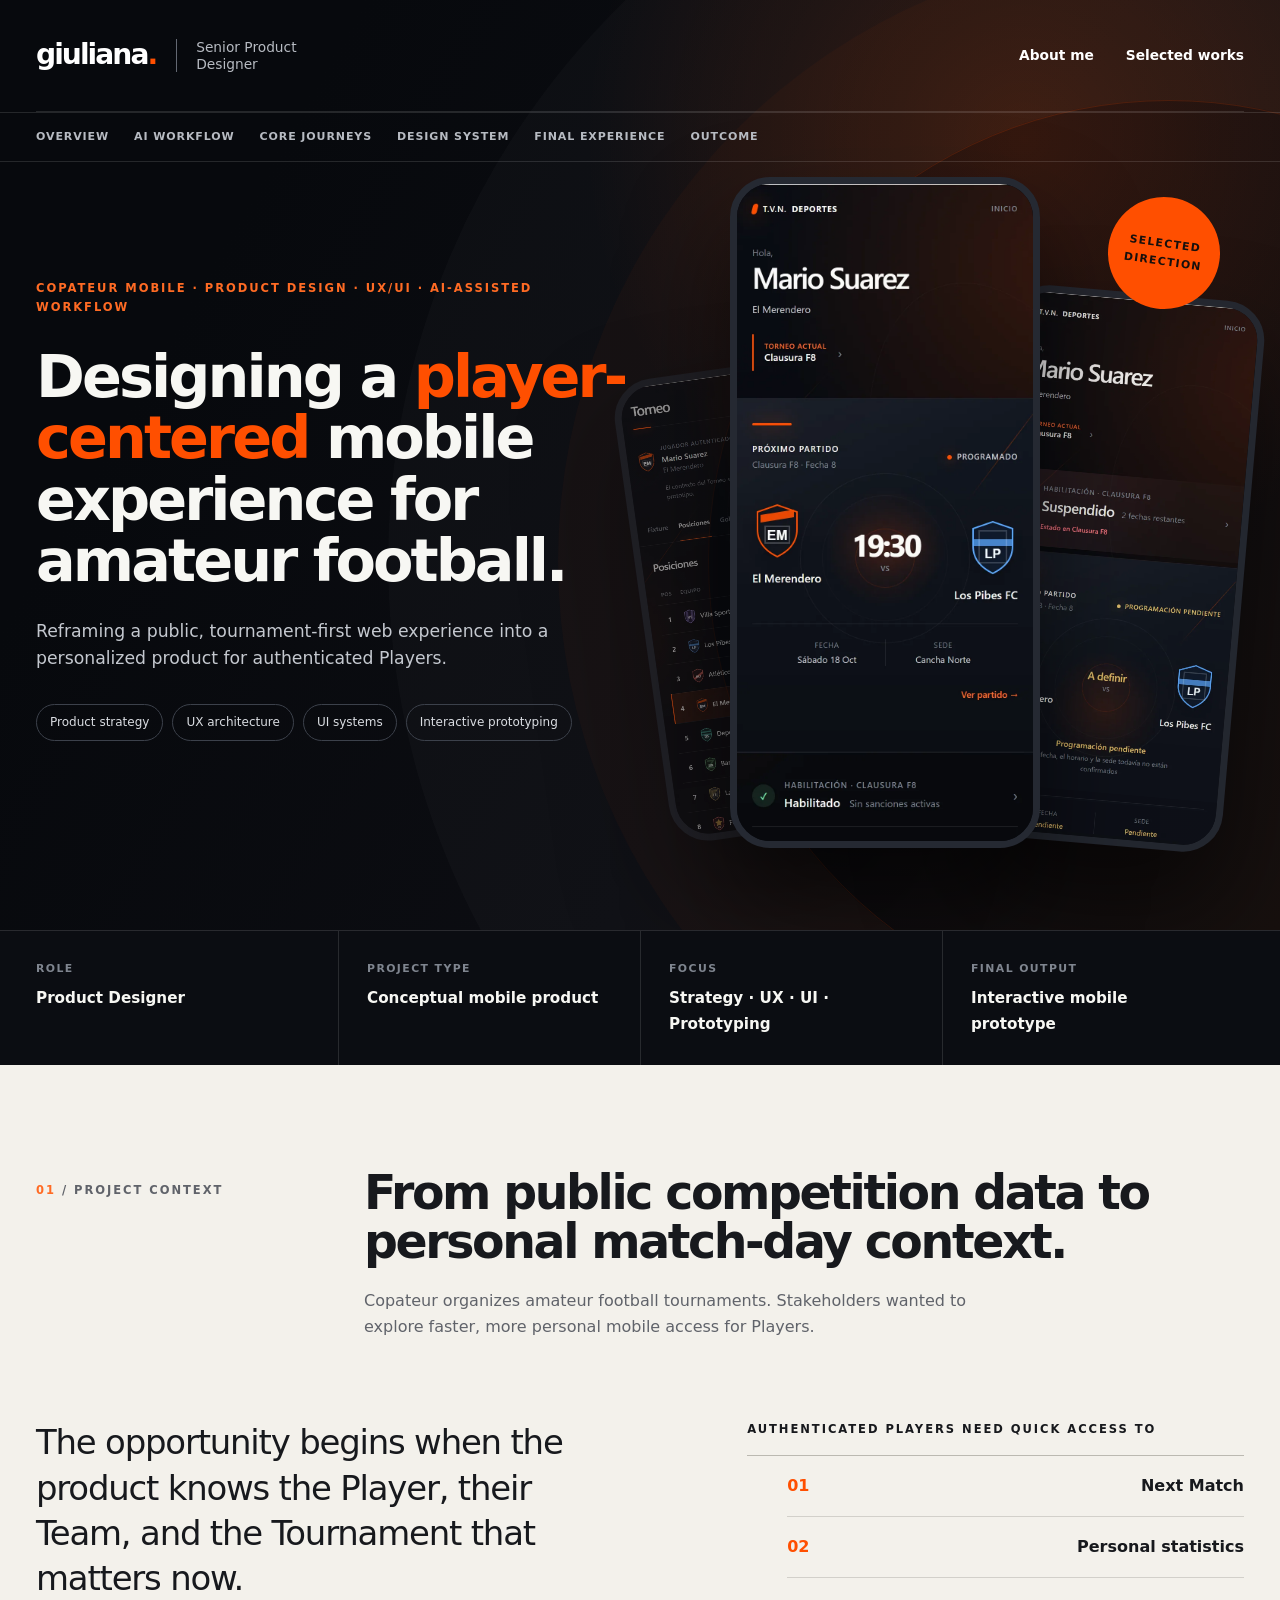
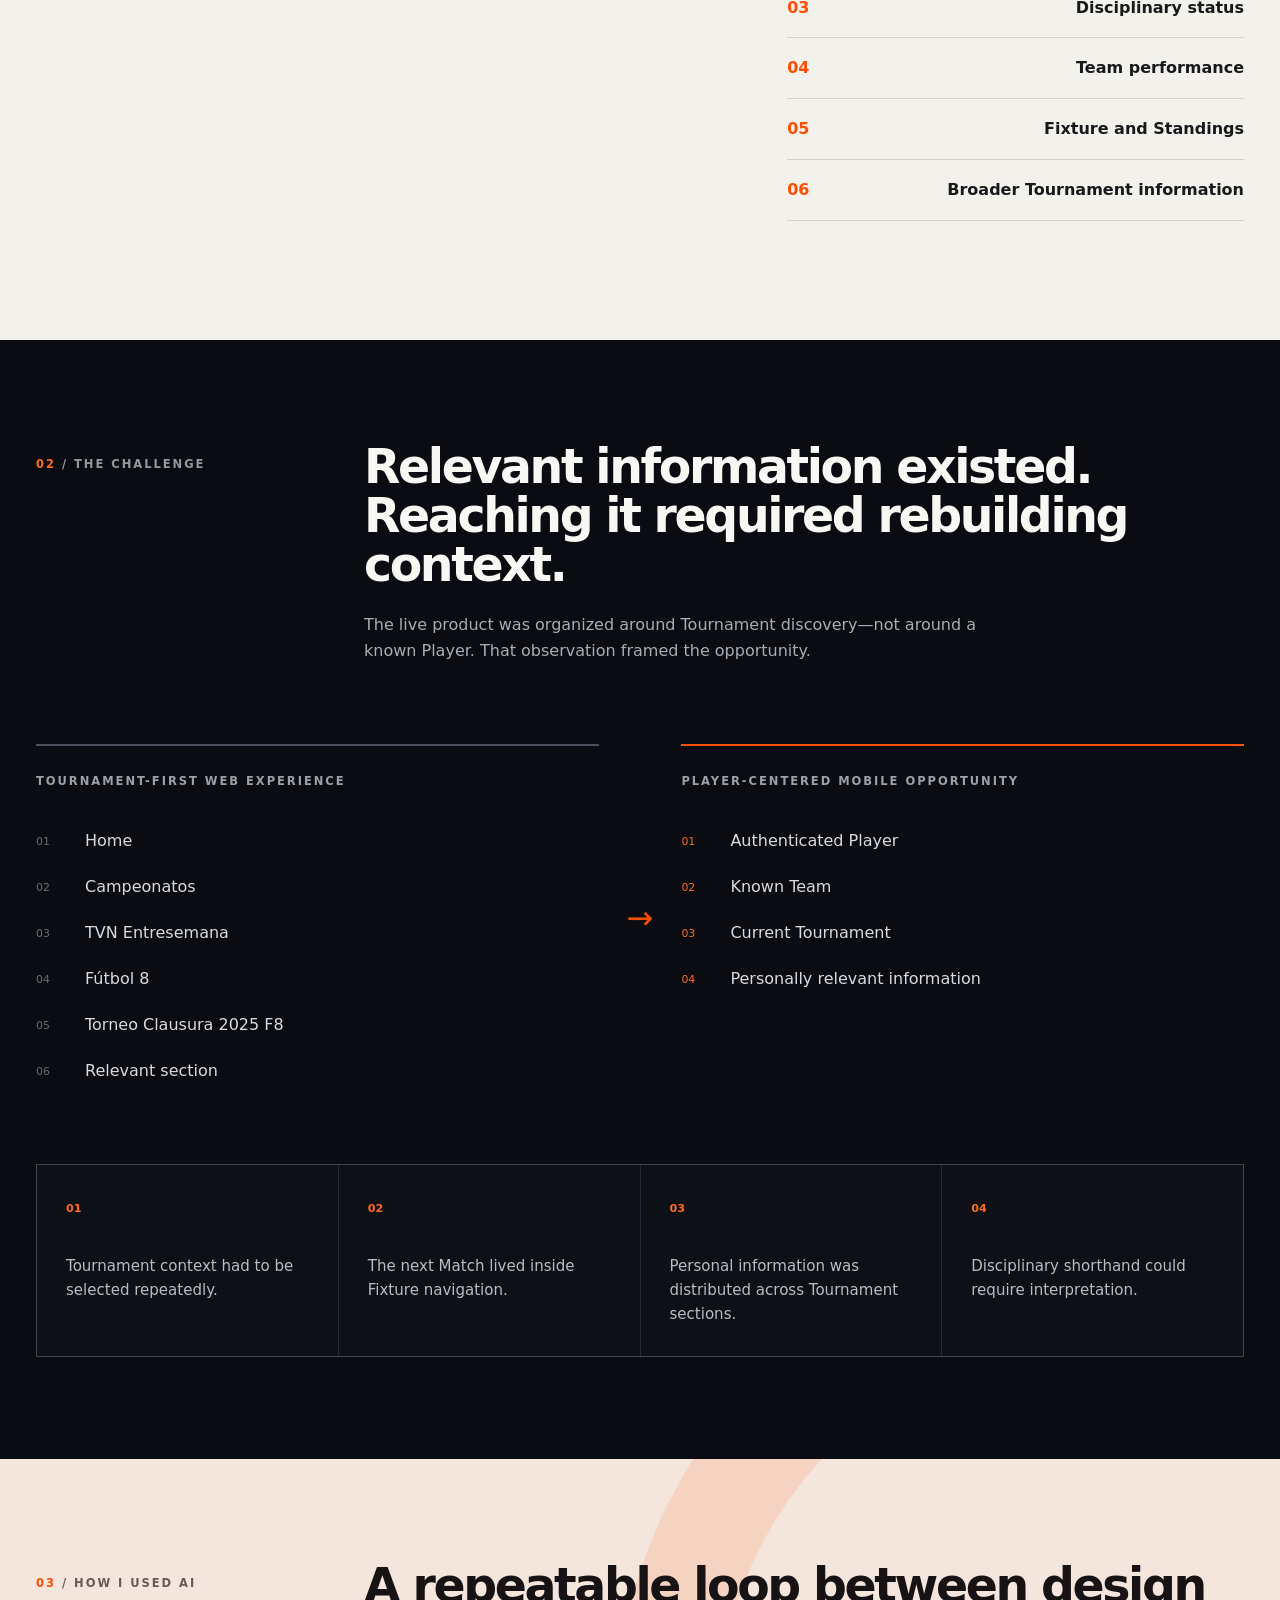
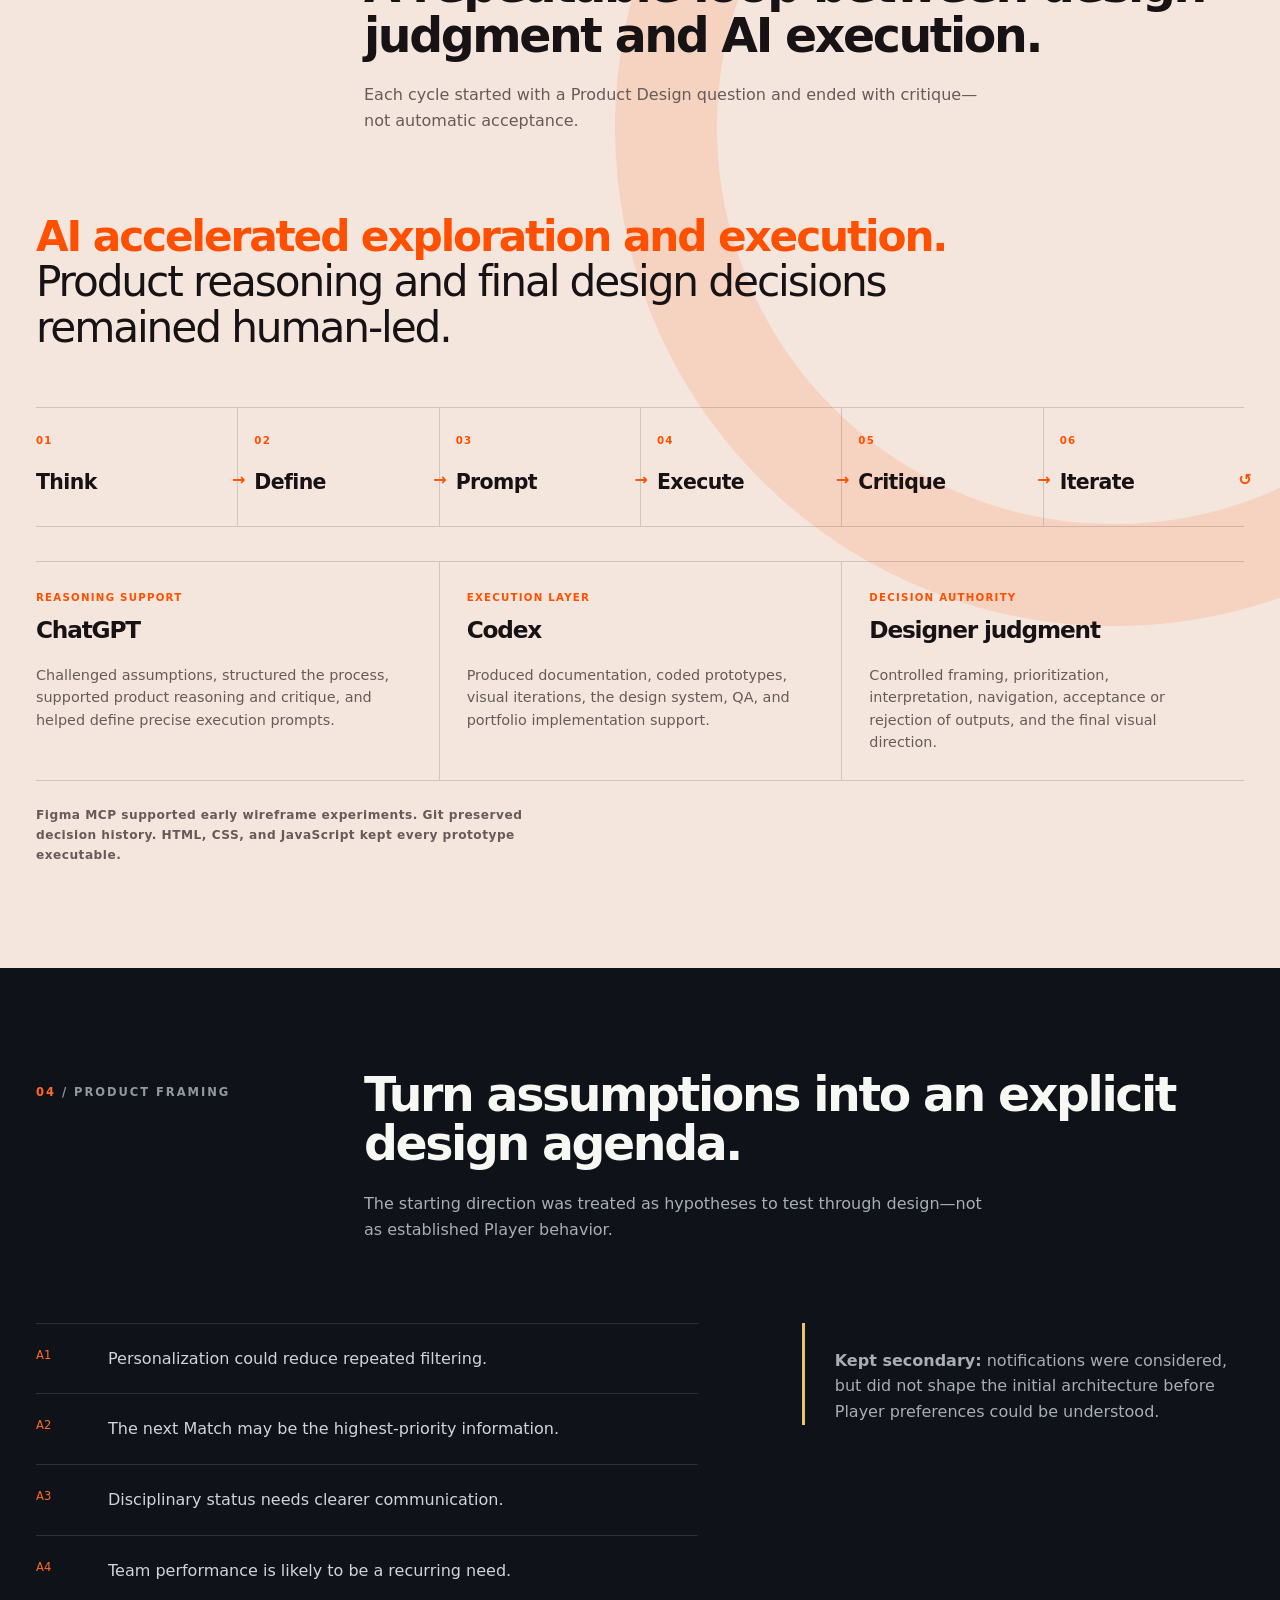
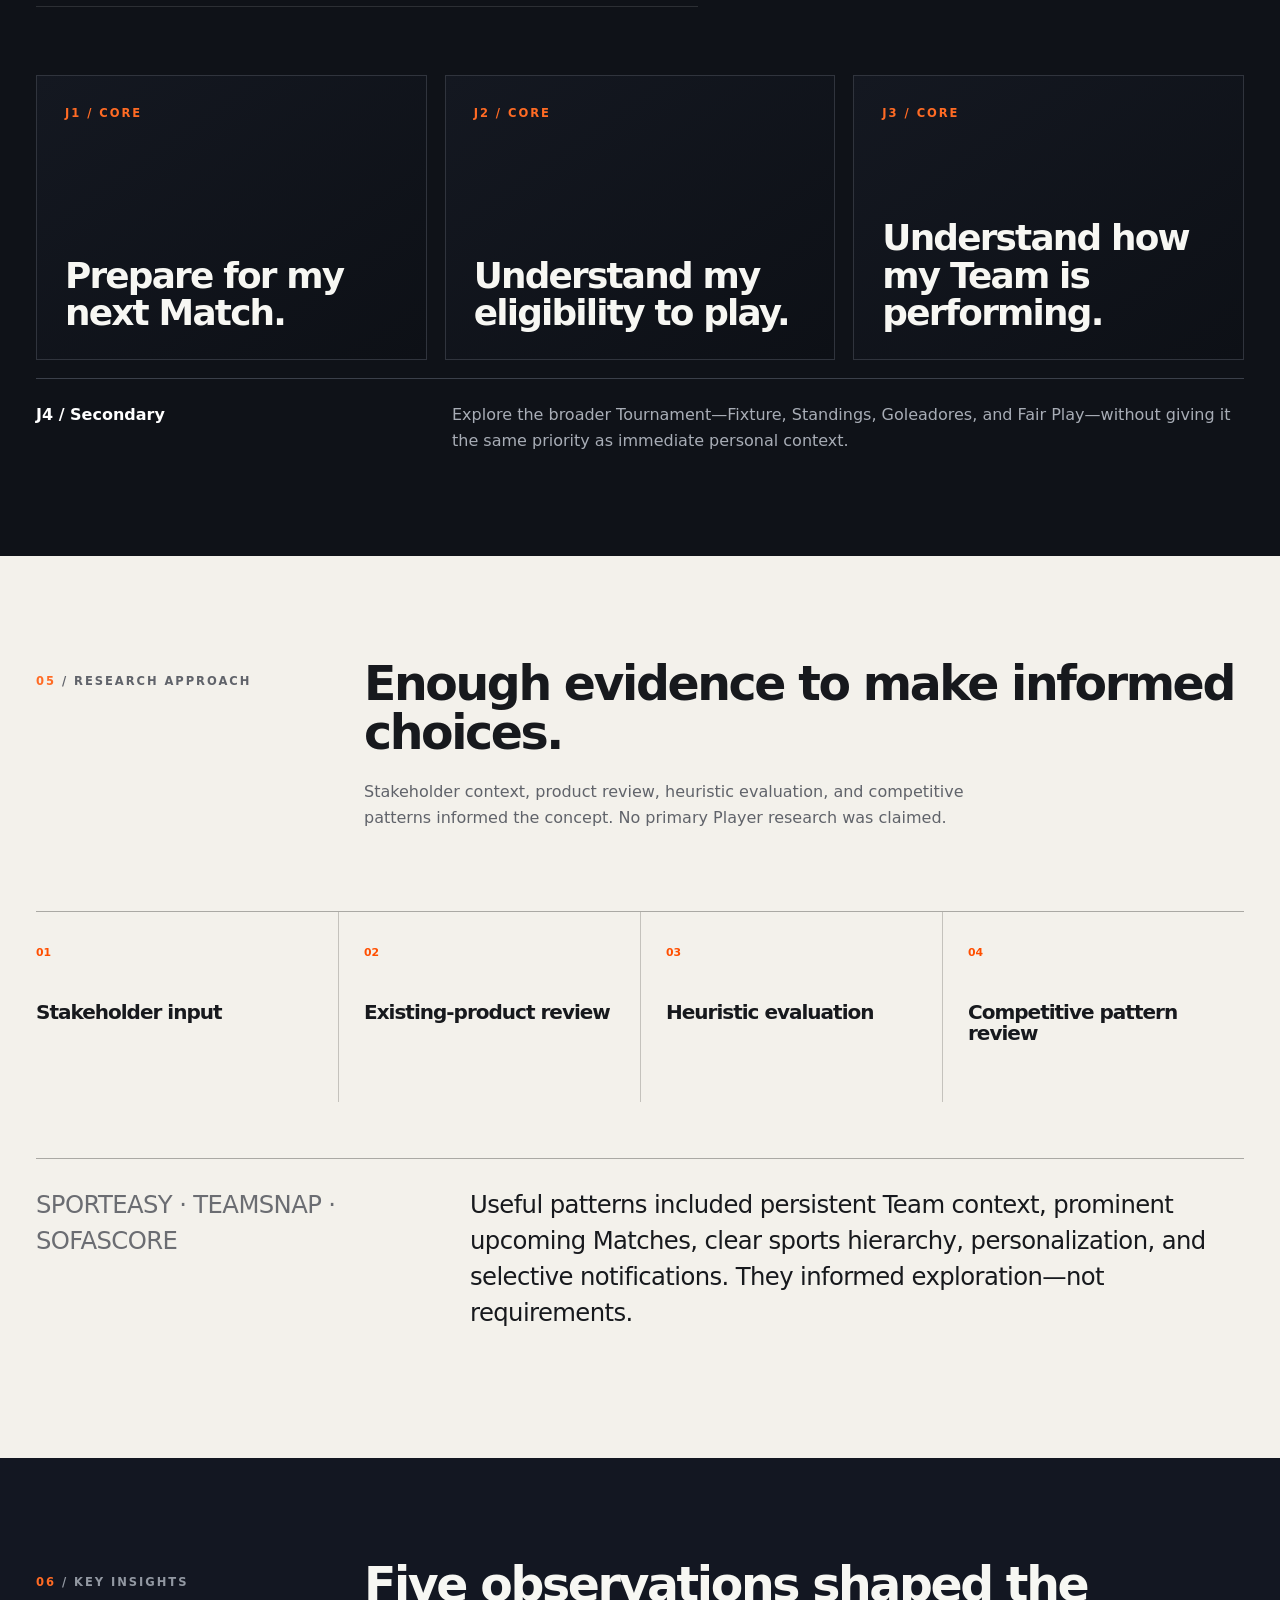
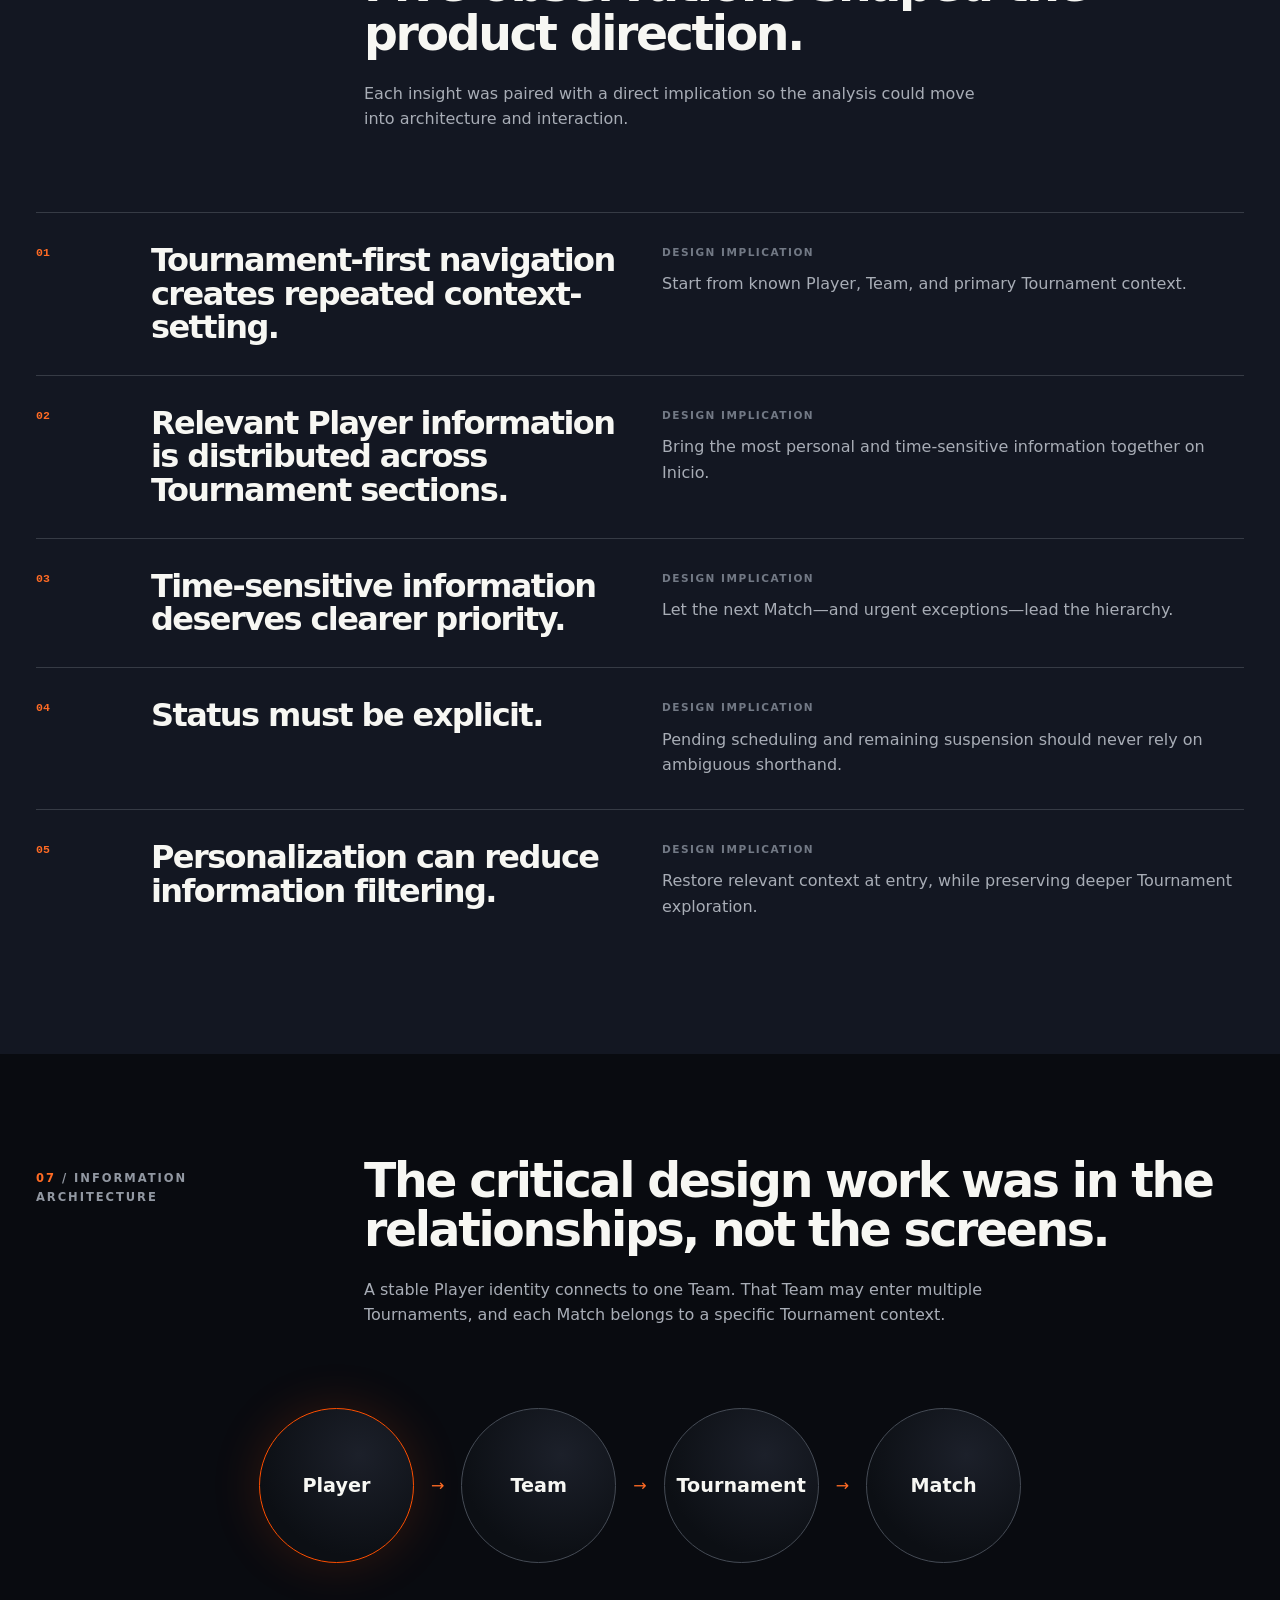
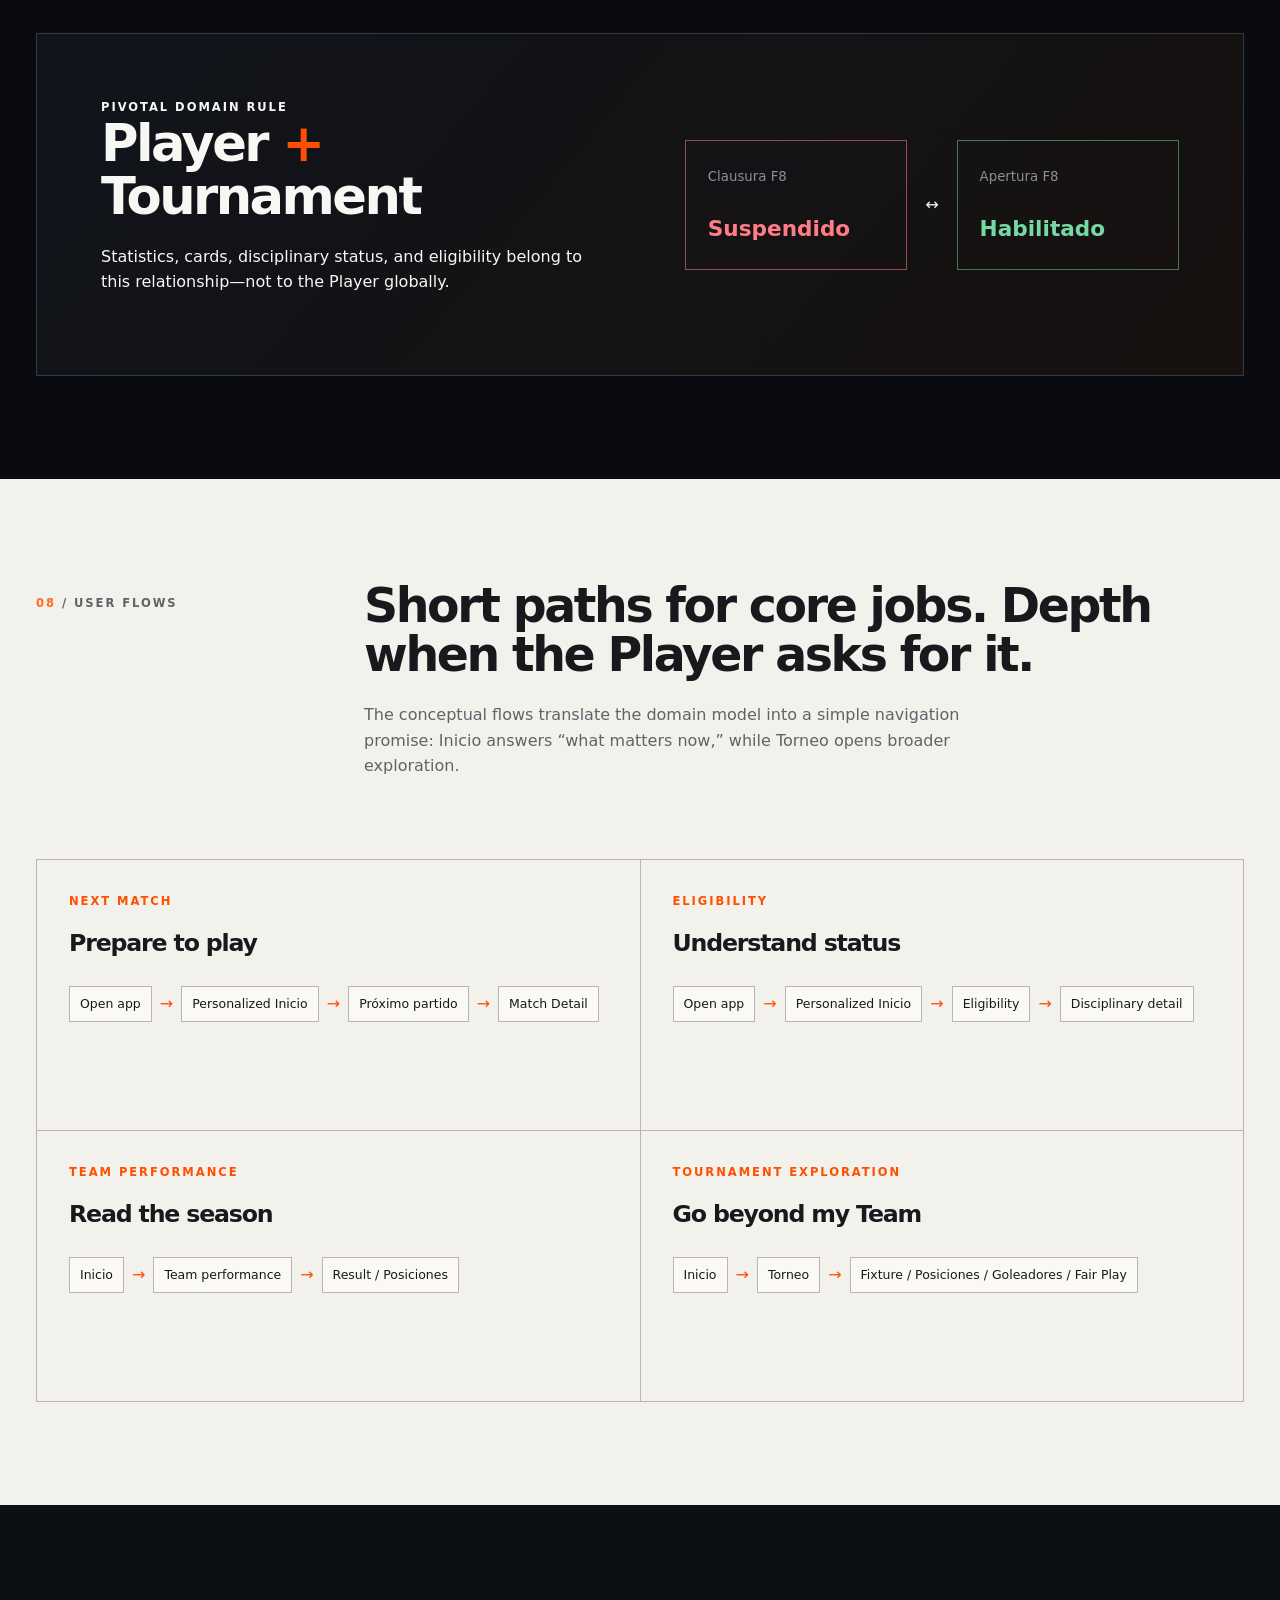
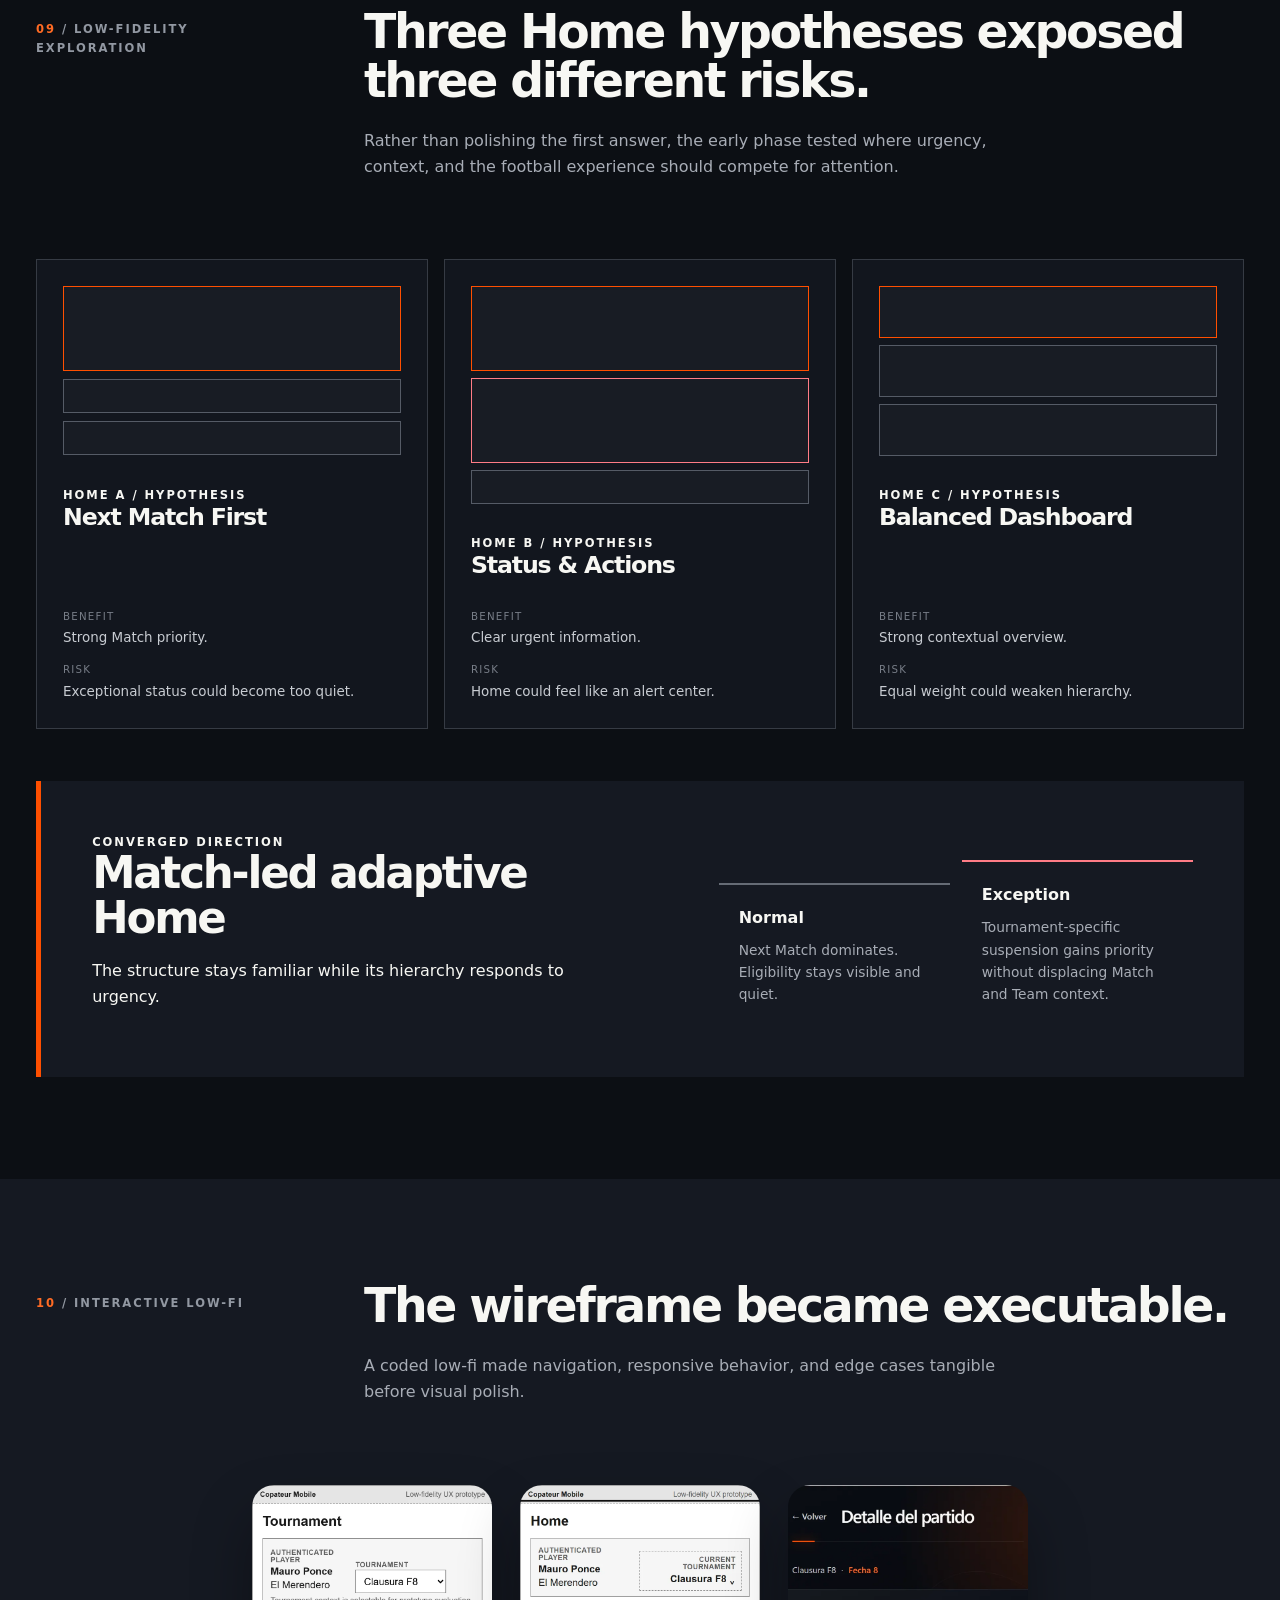
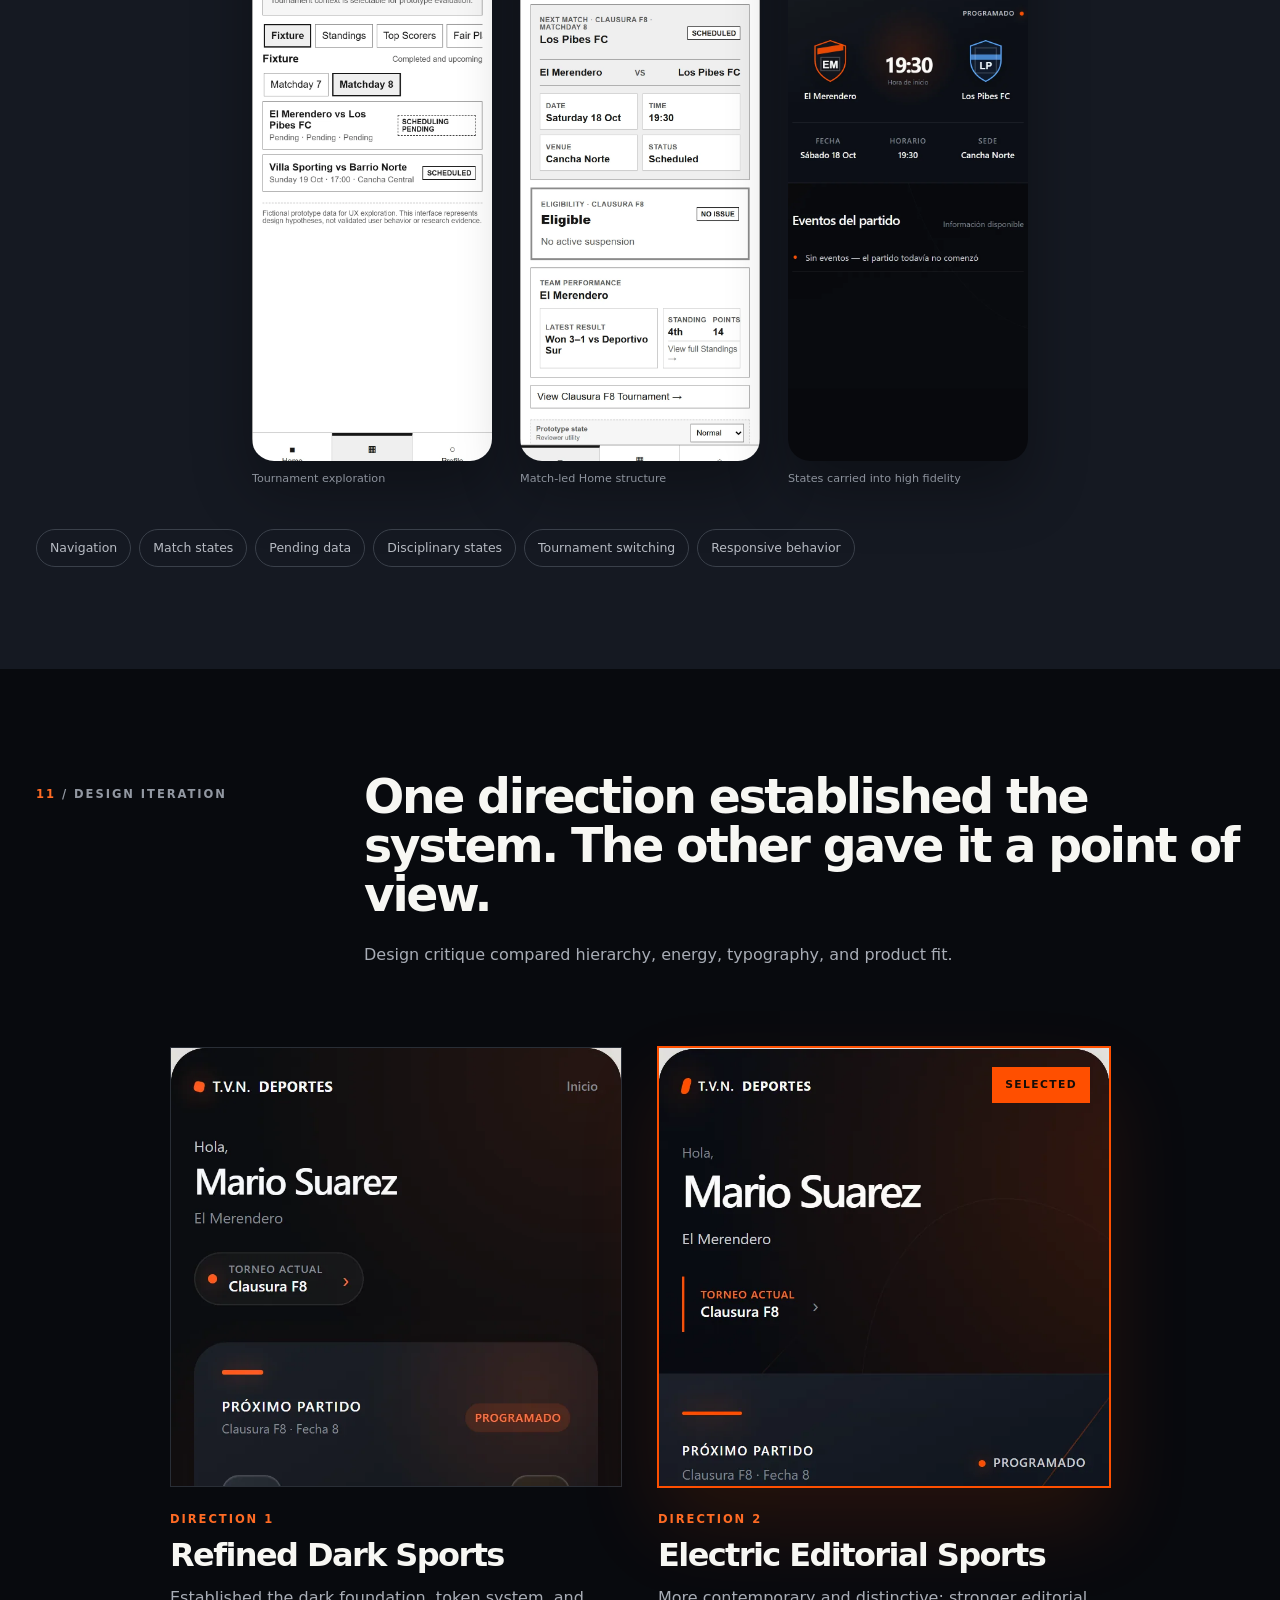
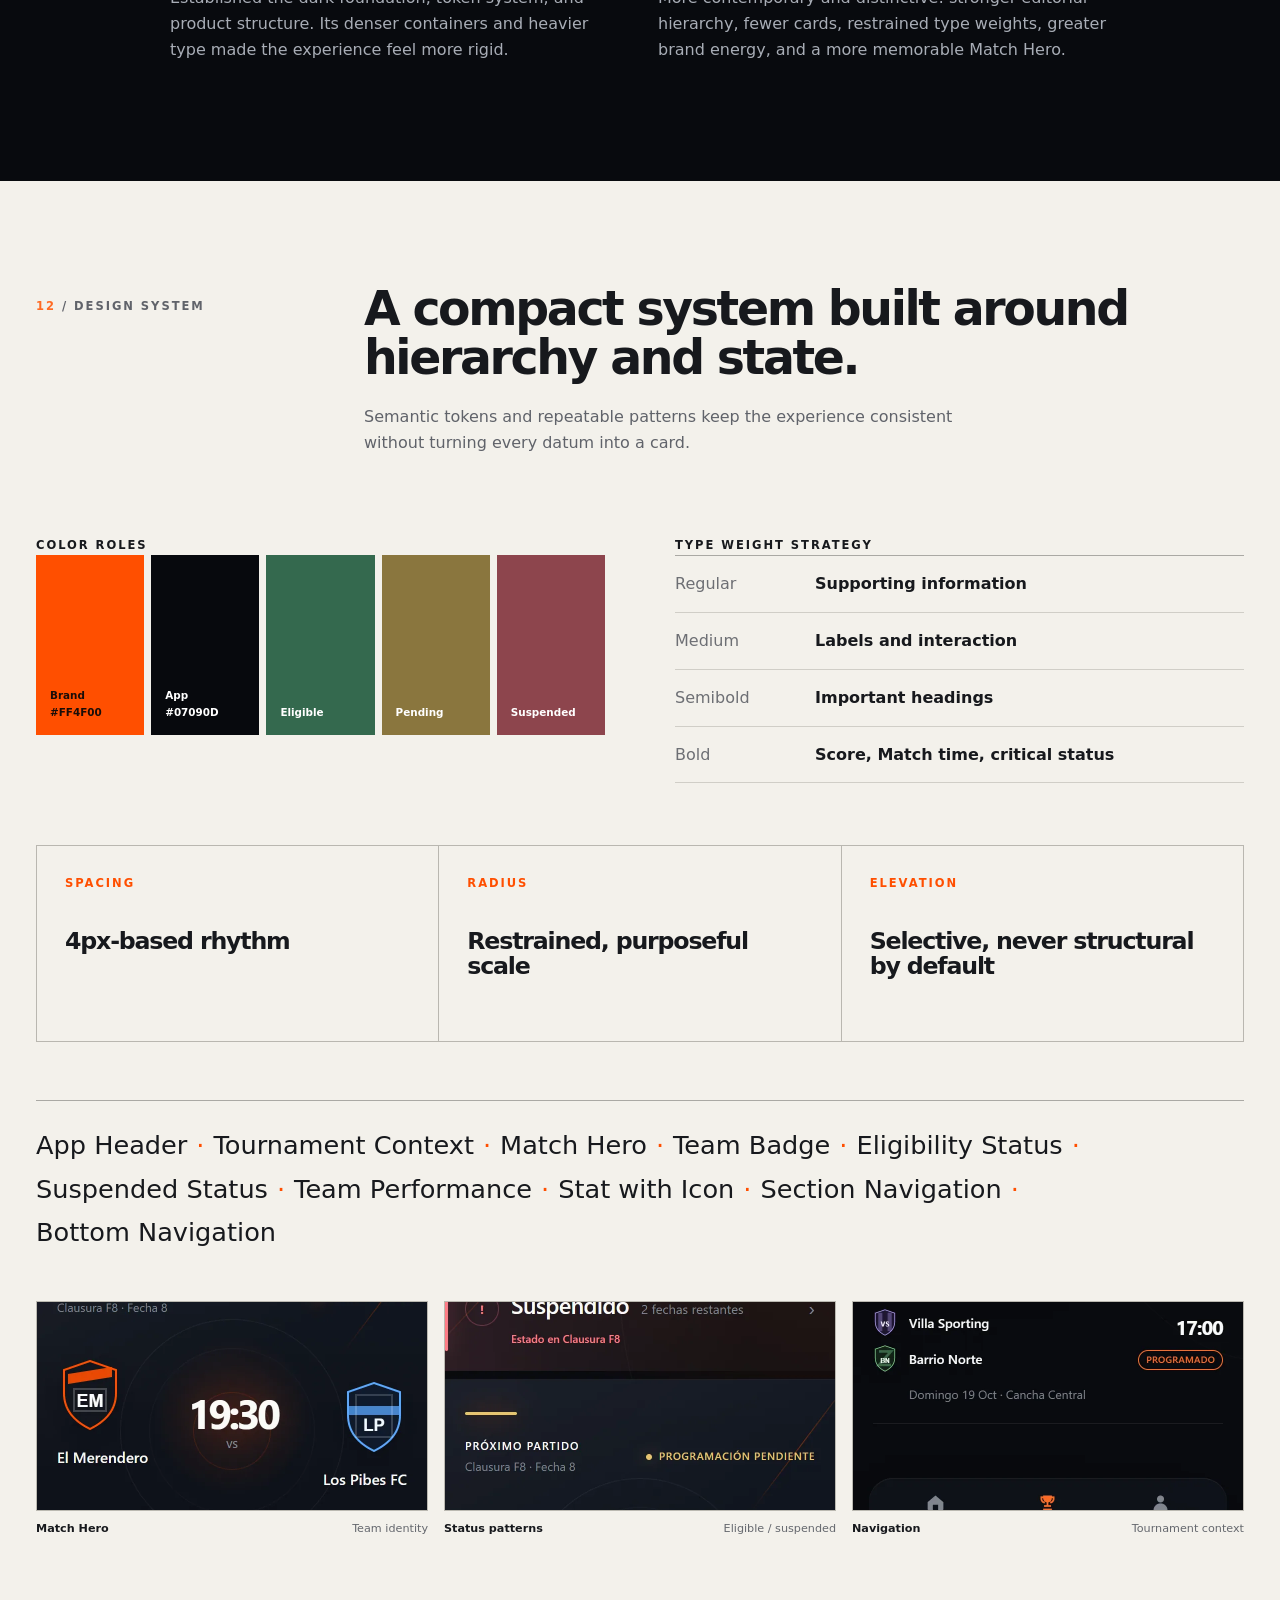
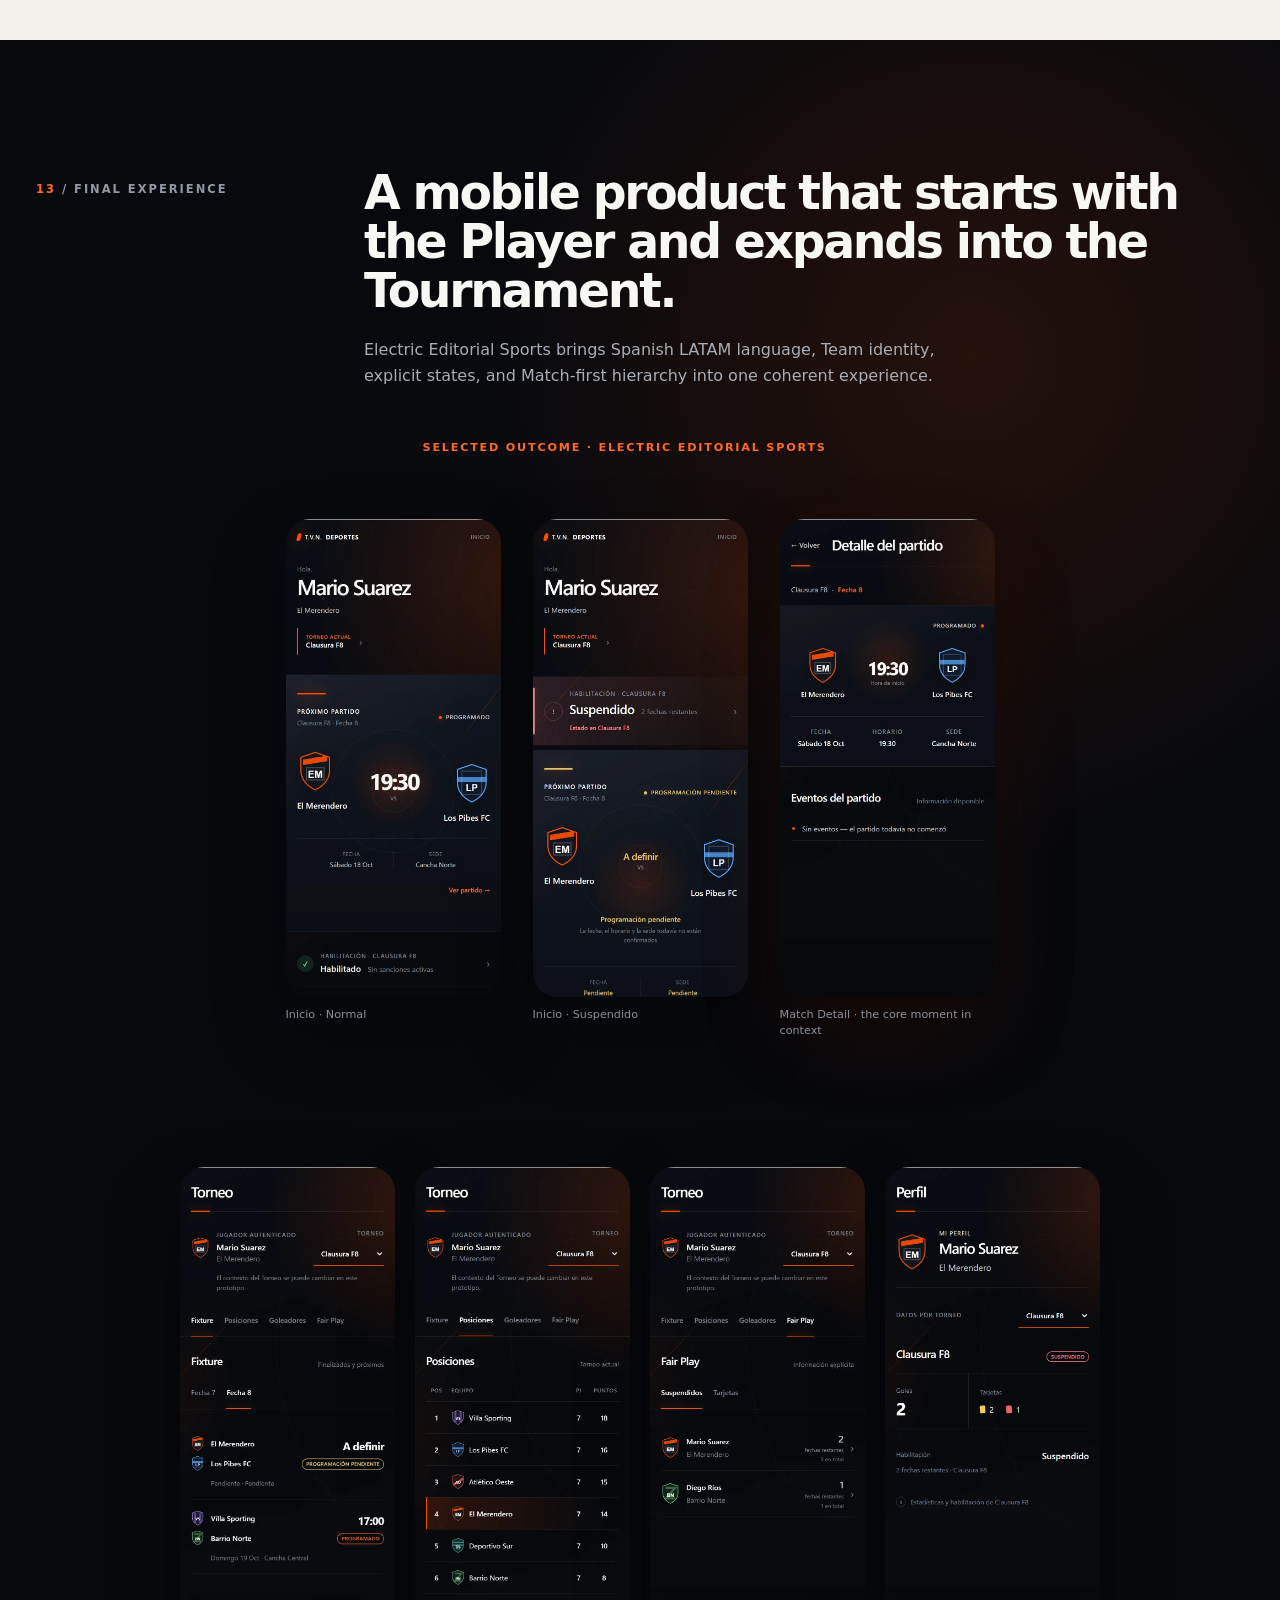
==== commit 99bfe56f: "Add internal navigation to Copateur case study" ====
--- a/cases/copateur/index.html
+++ b/cases/copateur/index.html
@@ -73,6 +73,12 @@
     .main-nav { display: flex; gap: 32px; align-items: center; }
     .main-nav a { font-size: .86rem; font-weight: 650; text-decoration: none; white-space: nowrap; }
     .main-nav a:hover { text-decoration: underline; text-underline-offset: 5px; }
+    .case-nav-row { border-top: 1px solid var(--line); border-bottom: 1px solid var(--line); overflow: hidden; }
+    .case-nav { display: flex; align-items: center; gap: 25px; min-height: 48px; overflow-x: auto; scrollbar-width: none; }
+    .case-nav::-webkit-scrollbar { display: none; }
+    .case-nav a { flex: 0 0 auto; color: #b7bbc2; font-size: .69rem; font-weight: 700; letter-spacing: .08em; text-decoration: none; text-transform: uppercase; white-space: nowrap; }
+    .case-nav a:hover, .case-nav a:focus-visible { color: #fff; text-decoration: underline; text-underline-offset: 5px; }
+    #context, #ai-workflow, #flows, #system, #final-experience, #outcome { scroll-margin-top: 150px; }
     .hero { position: relative; min-height: 900px; overflow: hidden; padding: 170px 0 80px; background: radial-gradient(circle at 80% 15%, rgba(255,79,0,.17), transparent 34%), linear-gradient(120deg, #07090d 20%, #0c0d12 63%, #17100e); }
     .hero::before { content: ""; position: absolute; width: 920px; aspect-ratio: 1; border: 1px solid rgba(255,79,0,.17); border-radius: 50%; right: -350px; top: 100px; box-shadow: 0 0 0 150px rgba(255,79,0,.035), 0 0 0 320px rgba(255,255,255,.018); }
     .hero-grid { display: grid; grid-template-columns: minmax(0, 1fr) minmax(500px, 1fr); align-items: center; gap: 2vw; position: relative; }
@@ -344,7 +350,9 @@
       .role { display: none; }
       .main-nav { gap: 14px; }
       .main-nav a { font-size: .74rem; }
-      .hero { padding-top: 114px; padding-bottom: 70px; }
+      .case-nav { gap: 18px; min-height: 46px; }
+      .case-nav a { font-size: .62rem; }
+      .hero { padding-top: 150px; padding-bottom: 70px; }
       .hero h1 { font-size: clamp(2.75rem, 11.8vw, 3.8rem); max-width: 620px; }
       .hero-visual { height: 580px; margin-left: -20px; margin-right: -20px; }
       .hero-device.primary { width: 245px; left: 17%; }
@@ -428,6 +436,16 @@
         <a href="../../selected-works.html">Selected works</a>
       </nav>
     </div>
+    <div class="case-nav-row">
+      <div class="wrap"><nav class="case-nav" aria-label="Copateur case study sections">
+        <a href="#context">Overview</a>
+        <a href="#ai-workflow">AI Workflow</a>
+        <a href="#flows">Core Journeys</a>
+        <a href="#system">Design System</a>
+        <a href="#final-experience">Final Experience</a>
+        <a href="#outcome">Outcome</a>
+      </nav></div>
+    </div>
   </header>
 
   <main id="main">
@@ -734,7 +752,7 @@
 
     <section class="section reflection" id="reflection">
       <div class="wrap">
-        <div class="section-intro" data-reveal><p class="eyebrow"><span class="section-number">16</span> / Reflection</p><div><h2>AI changed the pace—not the responsibility.</h2><p class="lead">The workflow shortened the path from a question to a documented decision, interactive artifact, and implementation-ready system.</p></div></div>
+        <div id="outcome" class="section-intro" data-reveal><p class="eyebrow"><span class="section-number">16</span> / Reflection</p><div><h2>AI changed the pace—not the responsibility.</h2><p class="lead">The workflow shortened the path from a question to a documented decision, interactive artifact, and implementation-ready system.</p></div></div>
         <div class="reflection-grid" data-reveal>
           <article><h3>What AI changed</h3><ul><li>Faster exploration</li><li>Earlier interactive prototypes</li><li>Easier visual comparison</li><li>Shorter design-to-code loop</li><li>Clearer iteration history</li></ul></article>
           <article><h3>What remained designer-led</h3><ul><li>Framing and prioritization</li><li>Interpretation and critique</li><li>Navigation decisions</li><li>Final visual selection</li></ul></article>
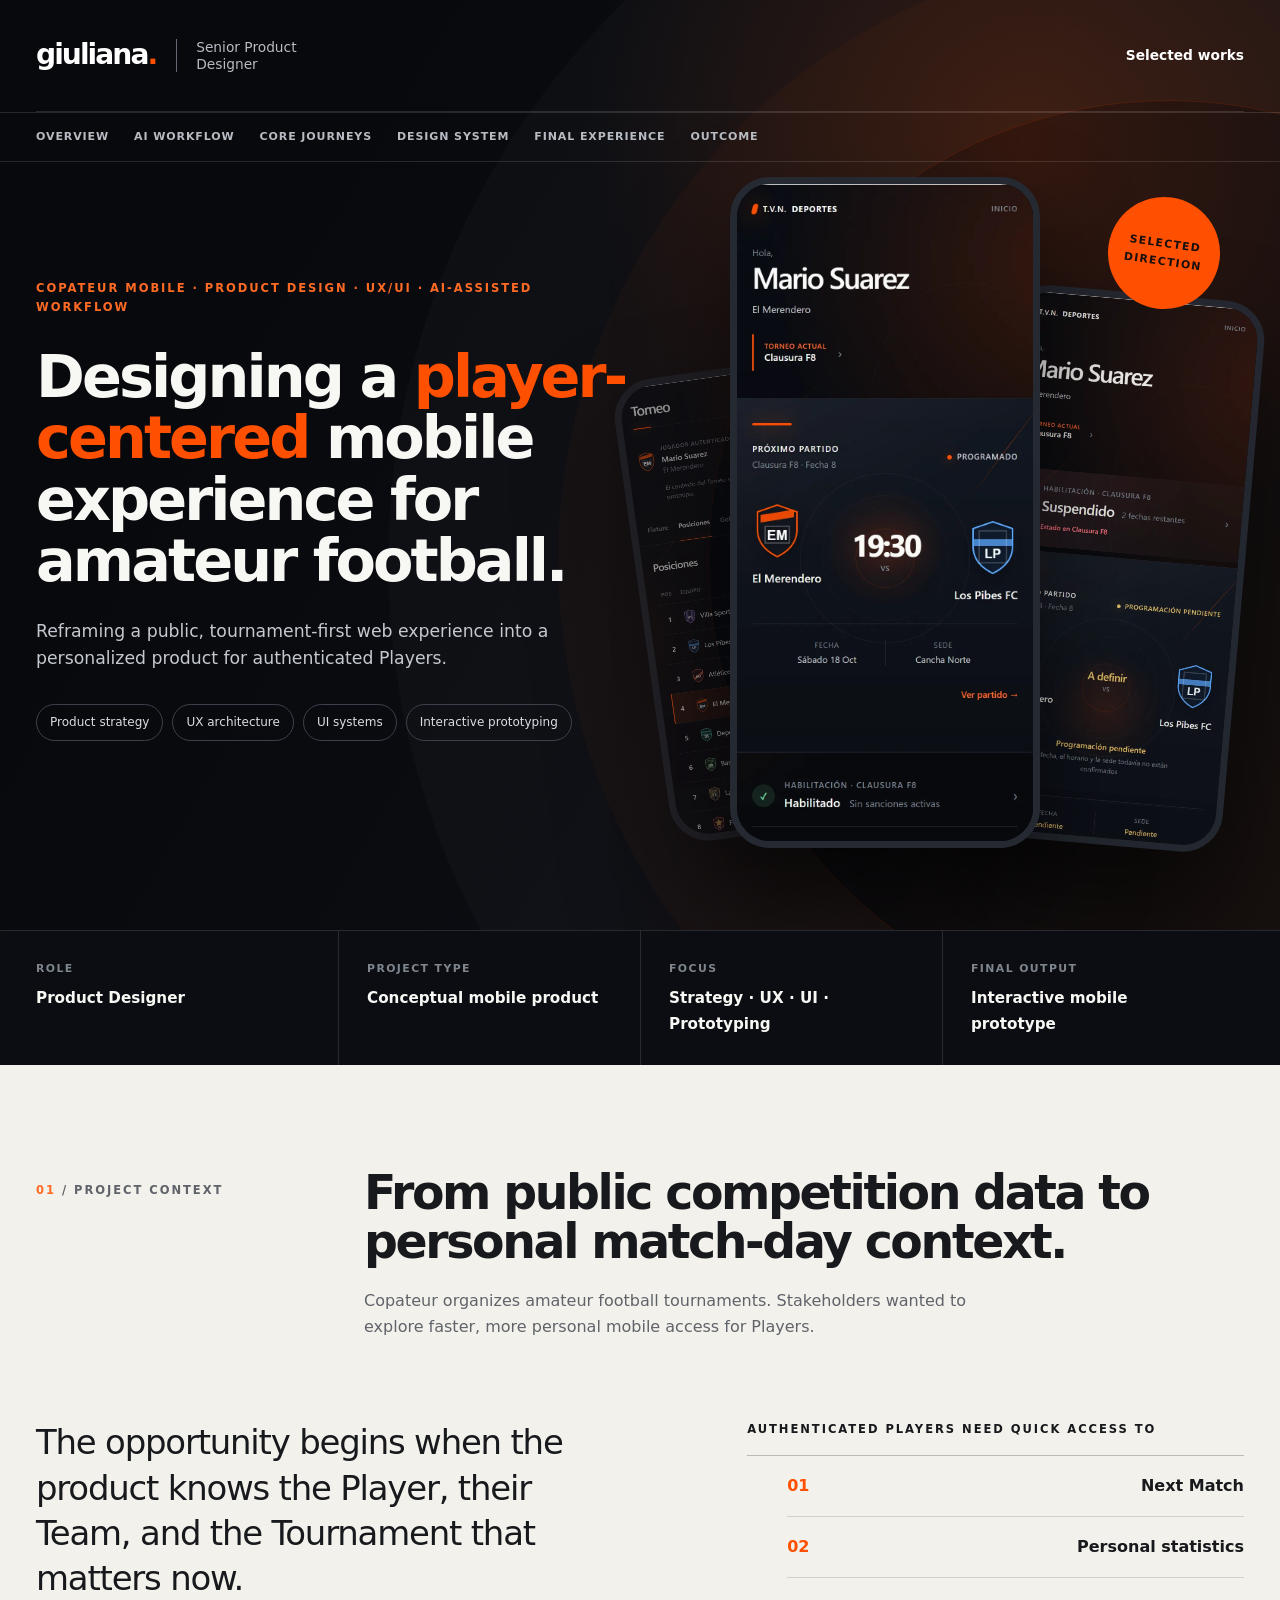
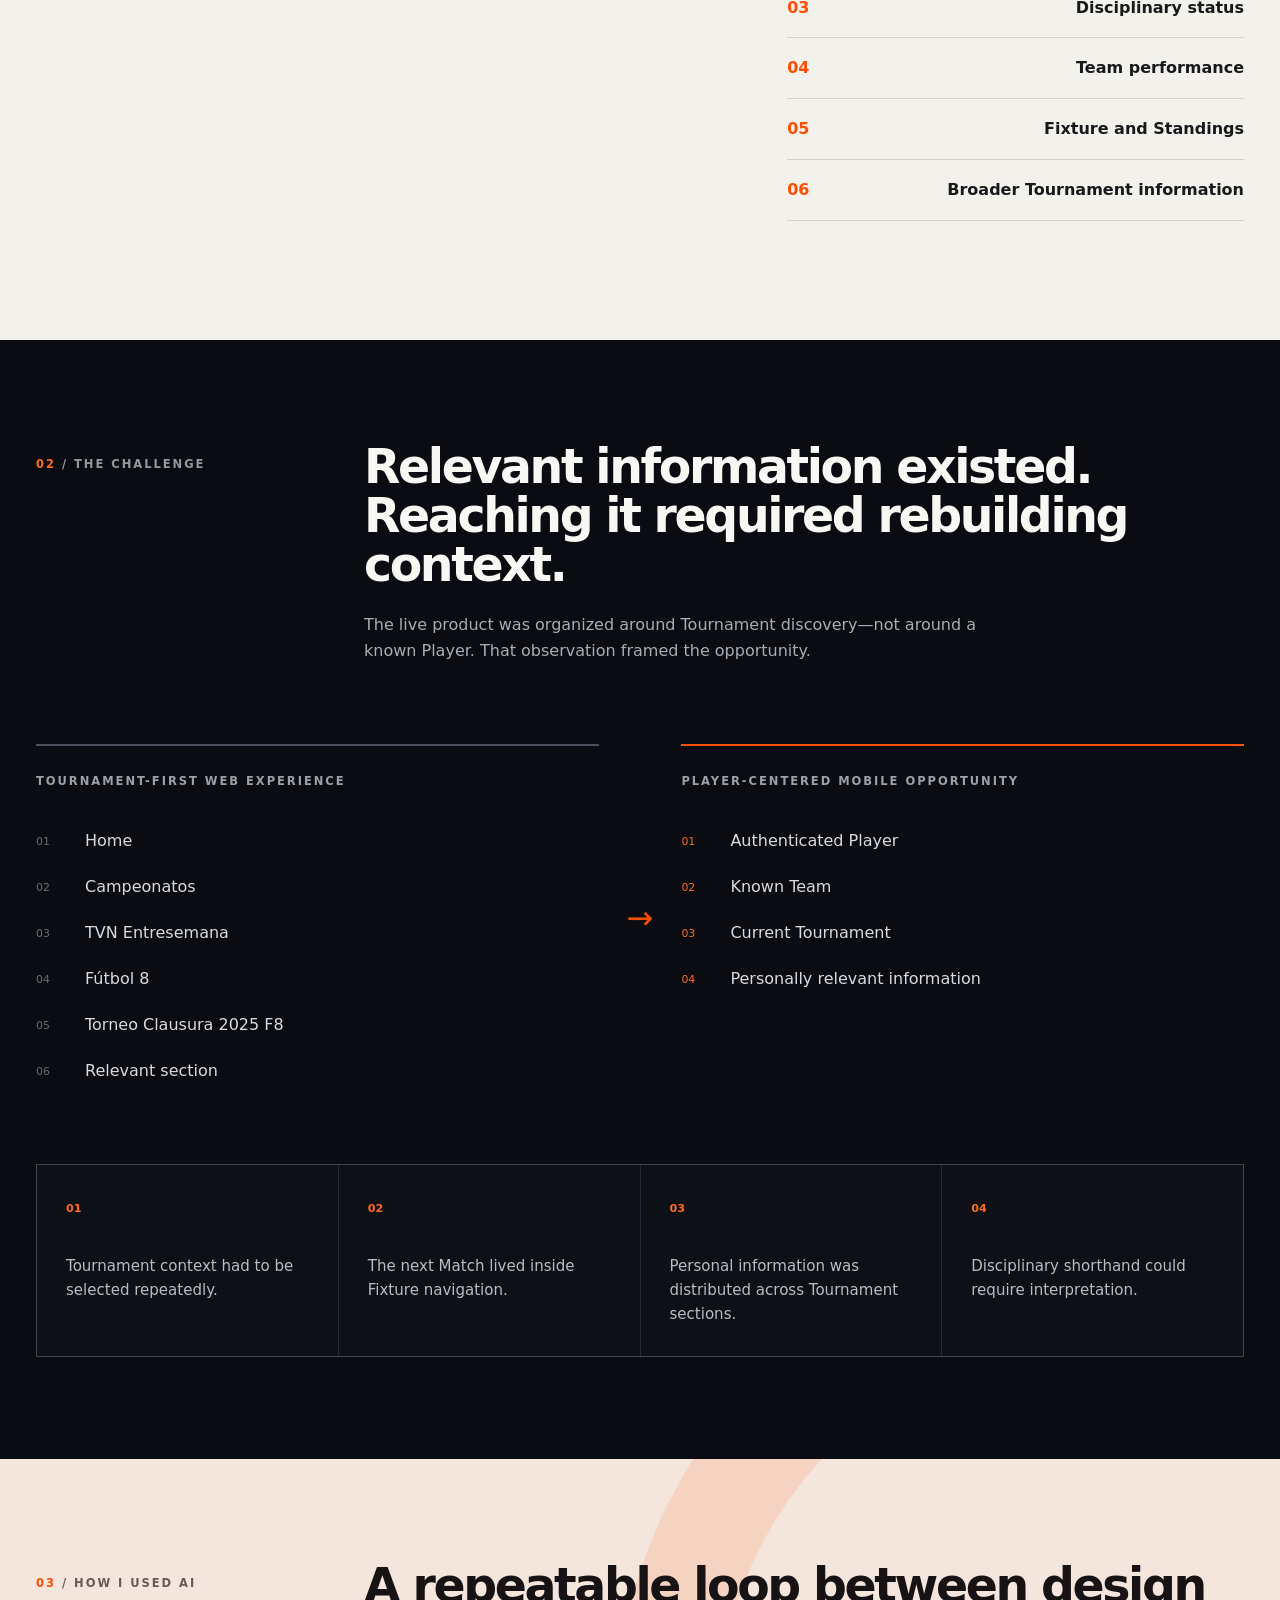
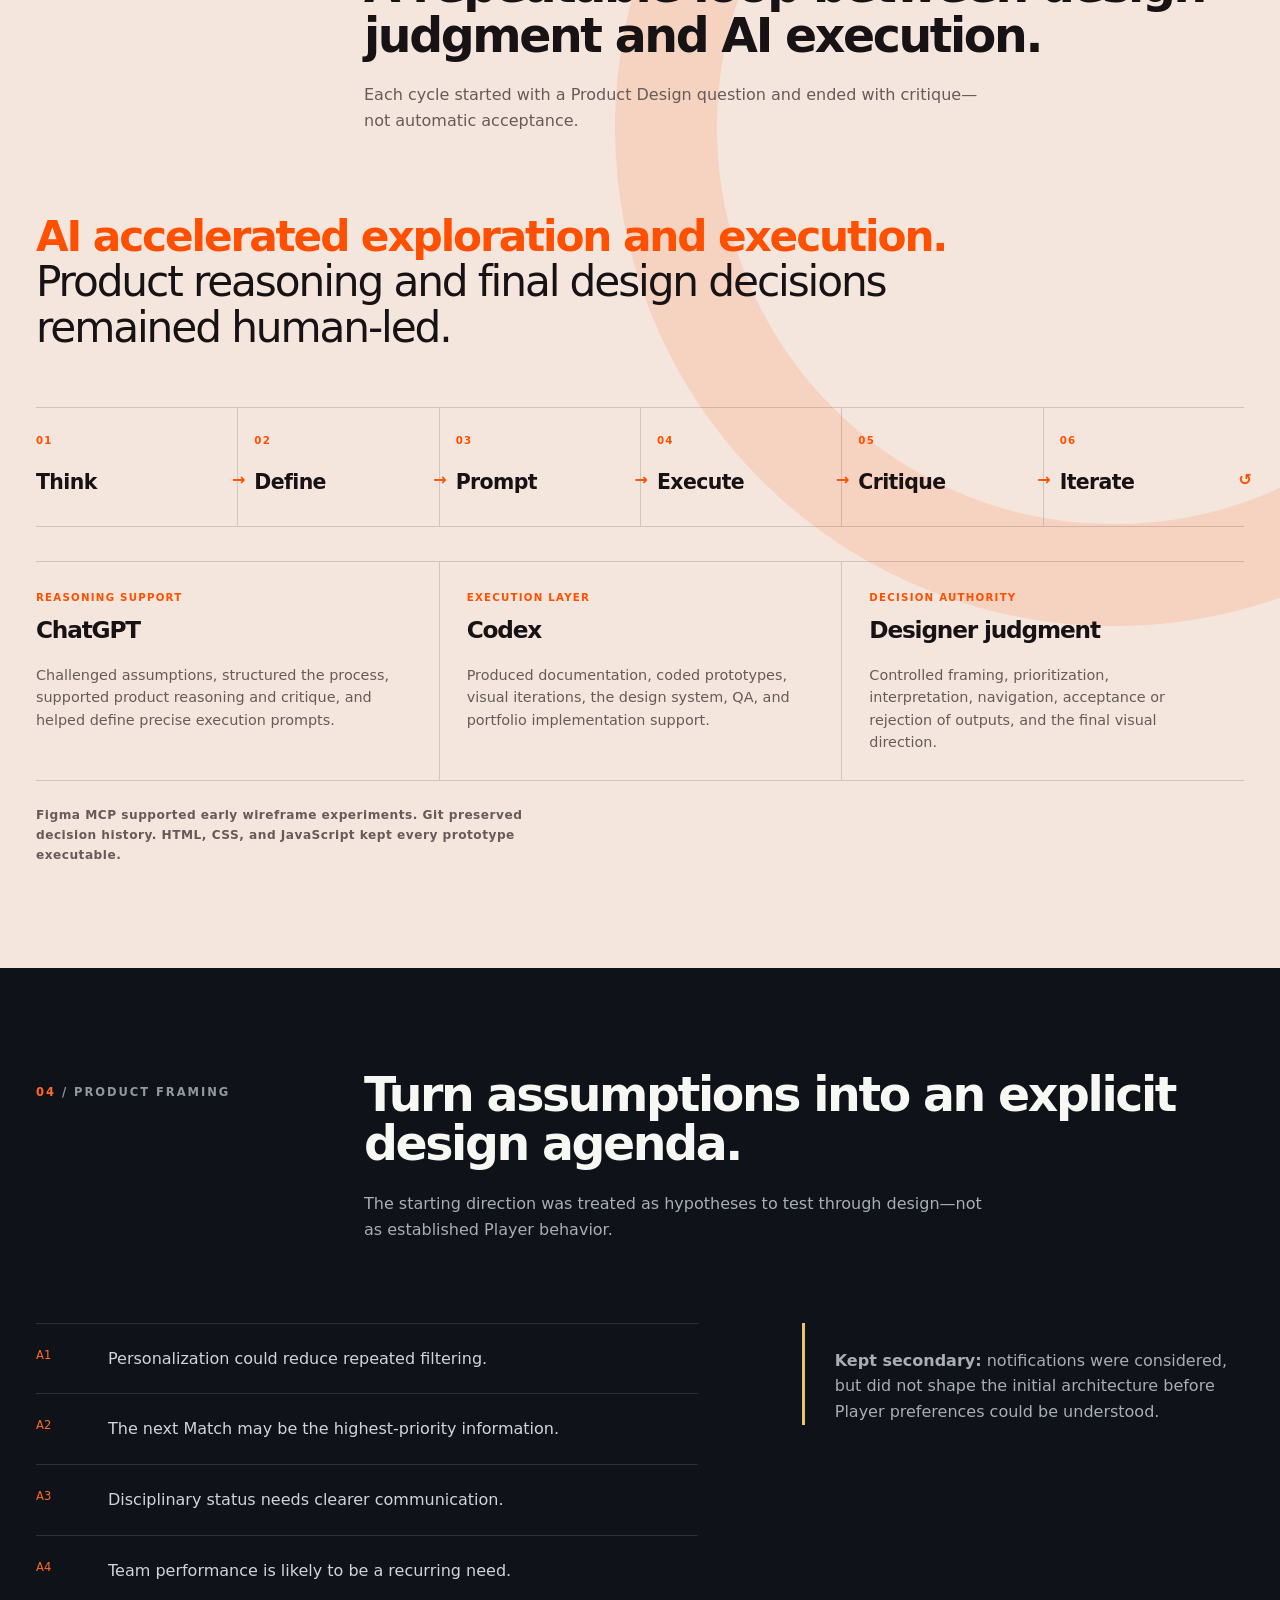
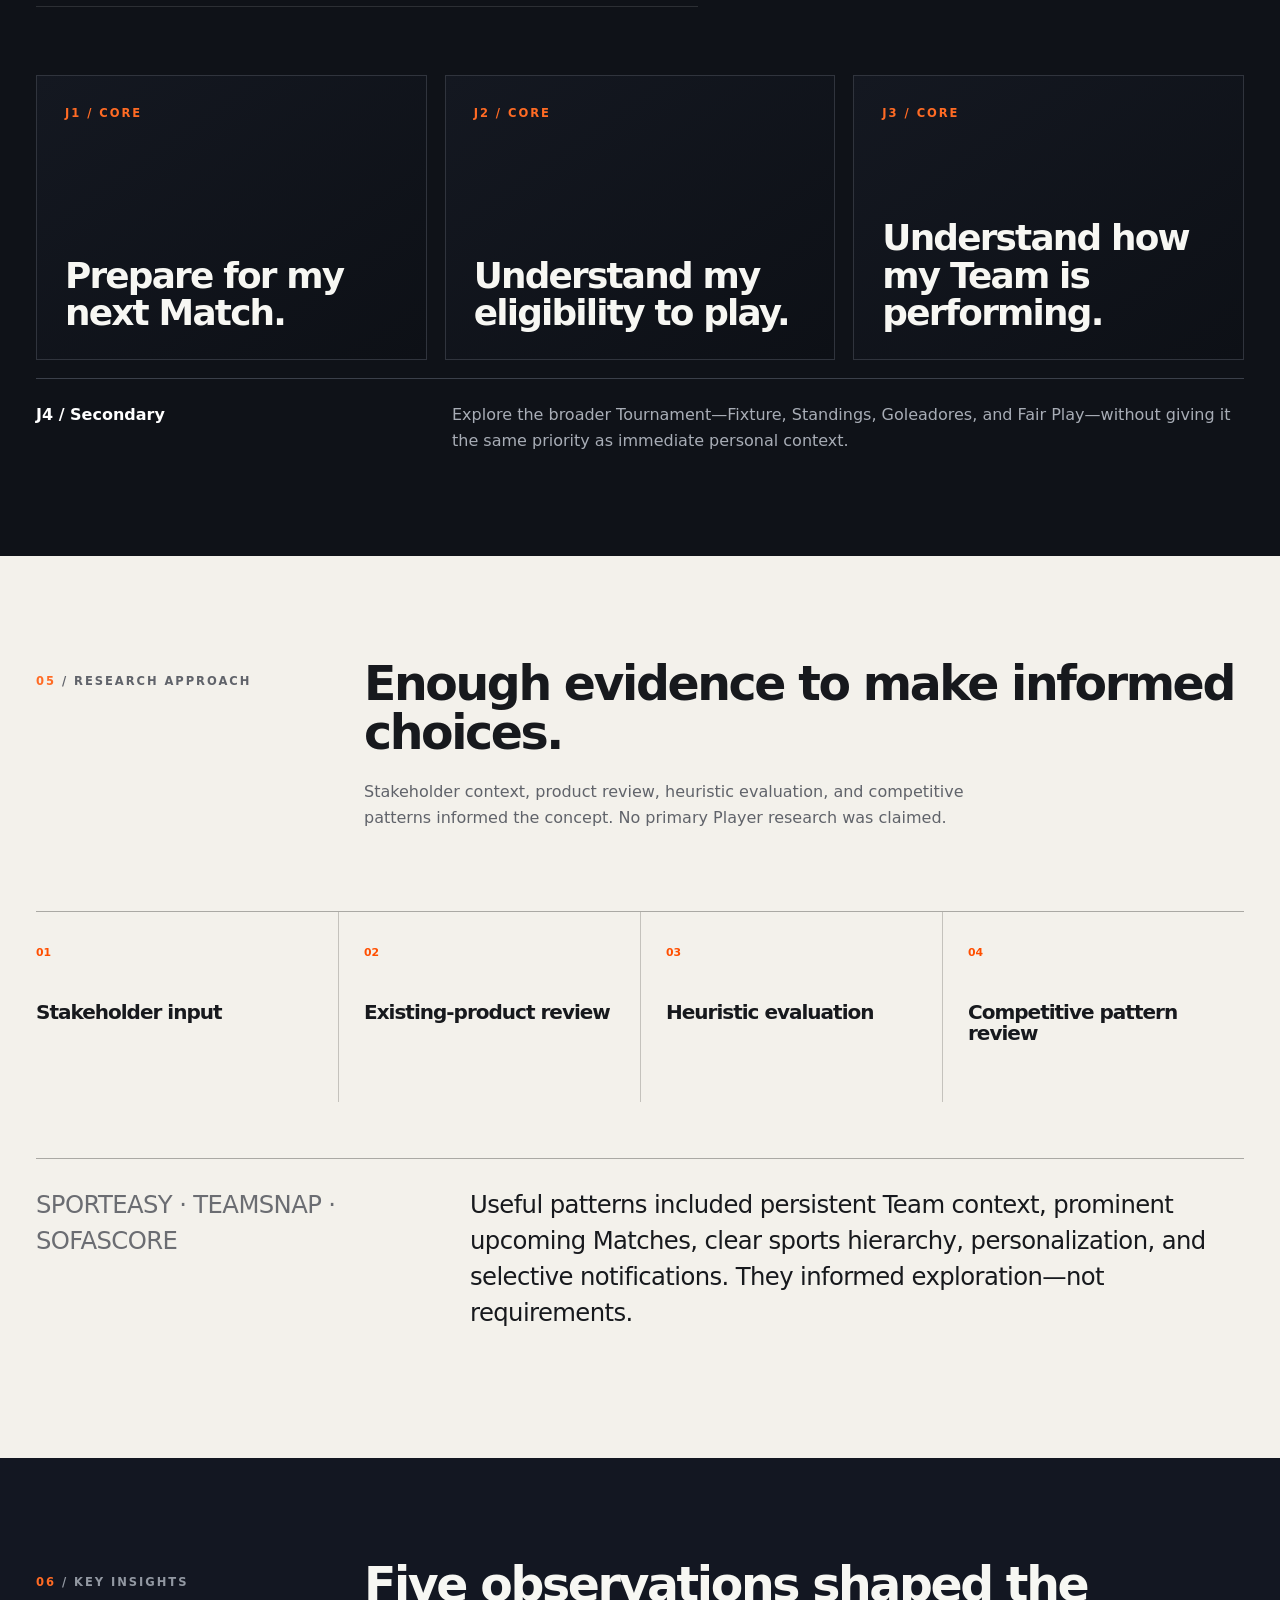
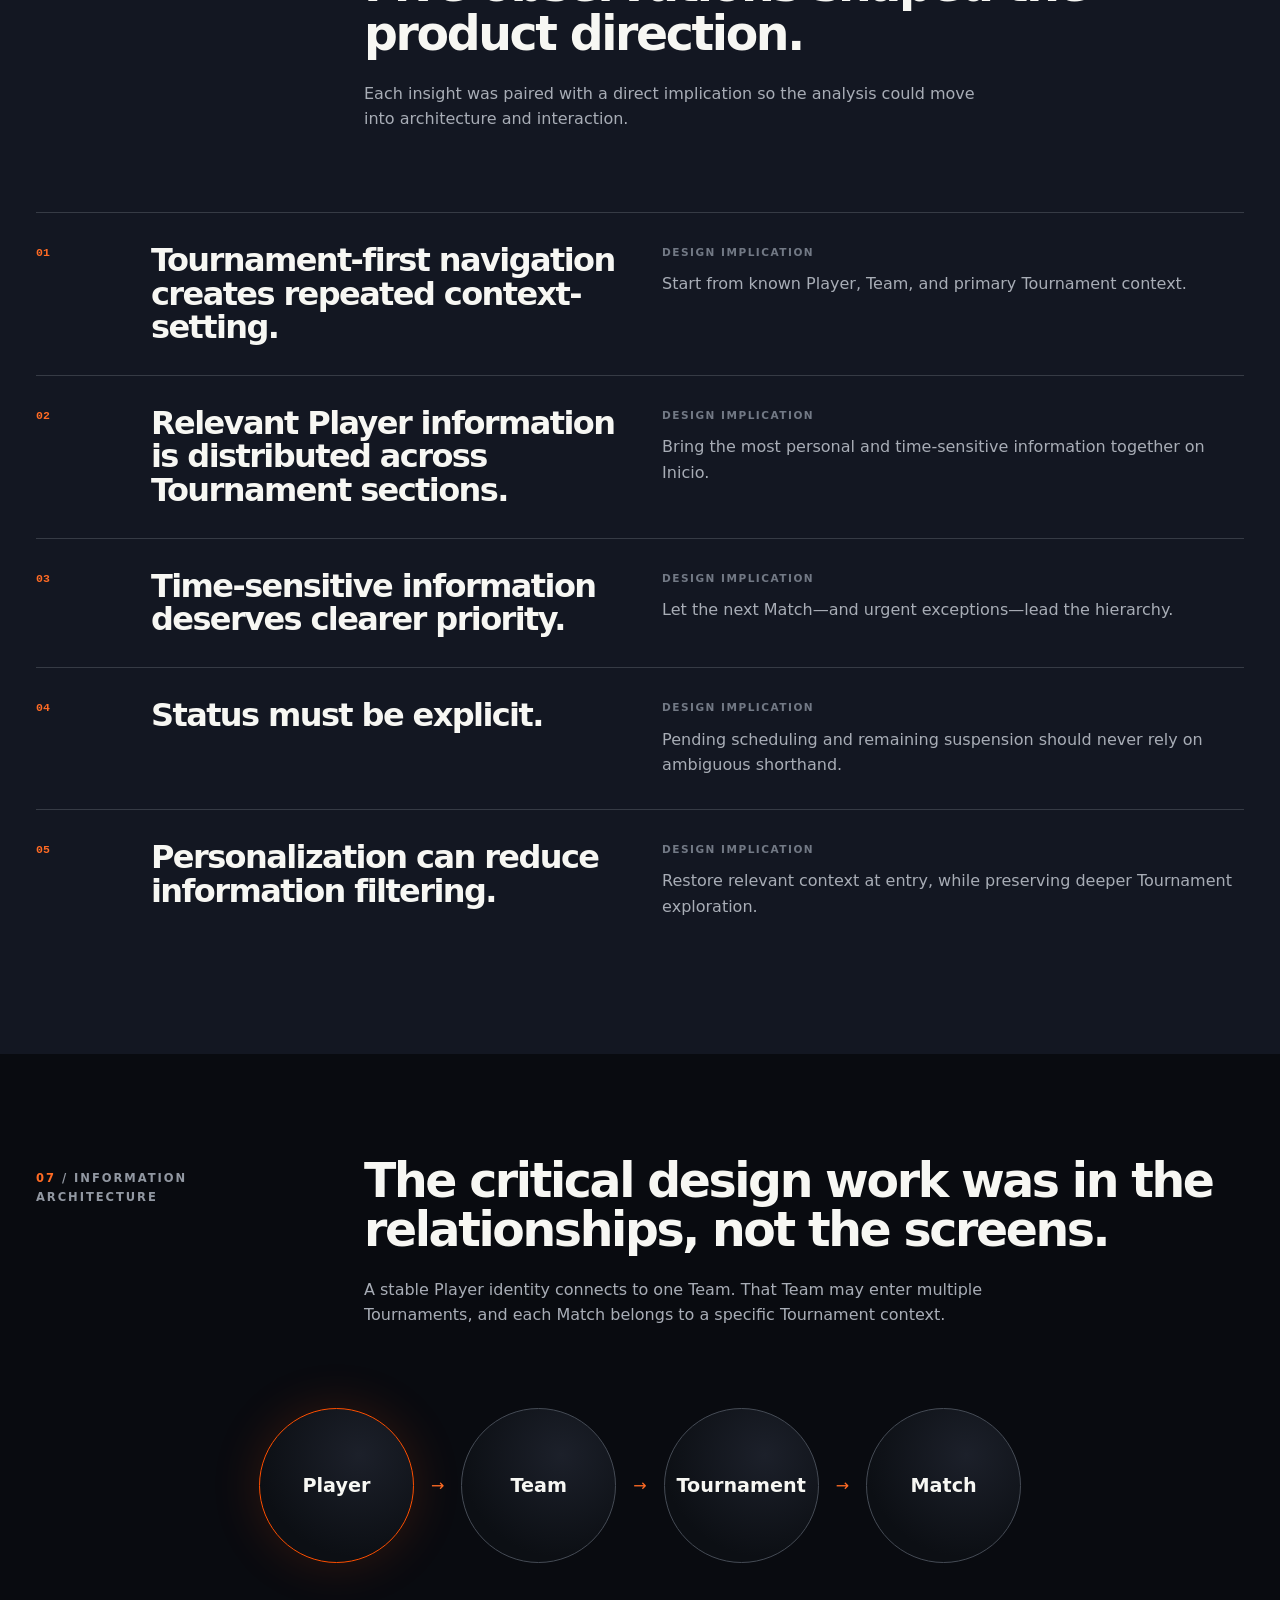
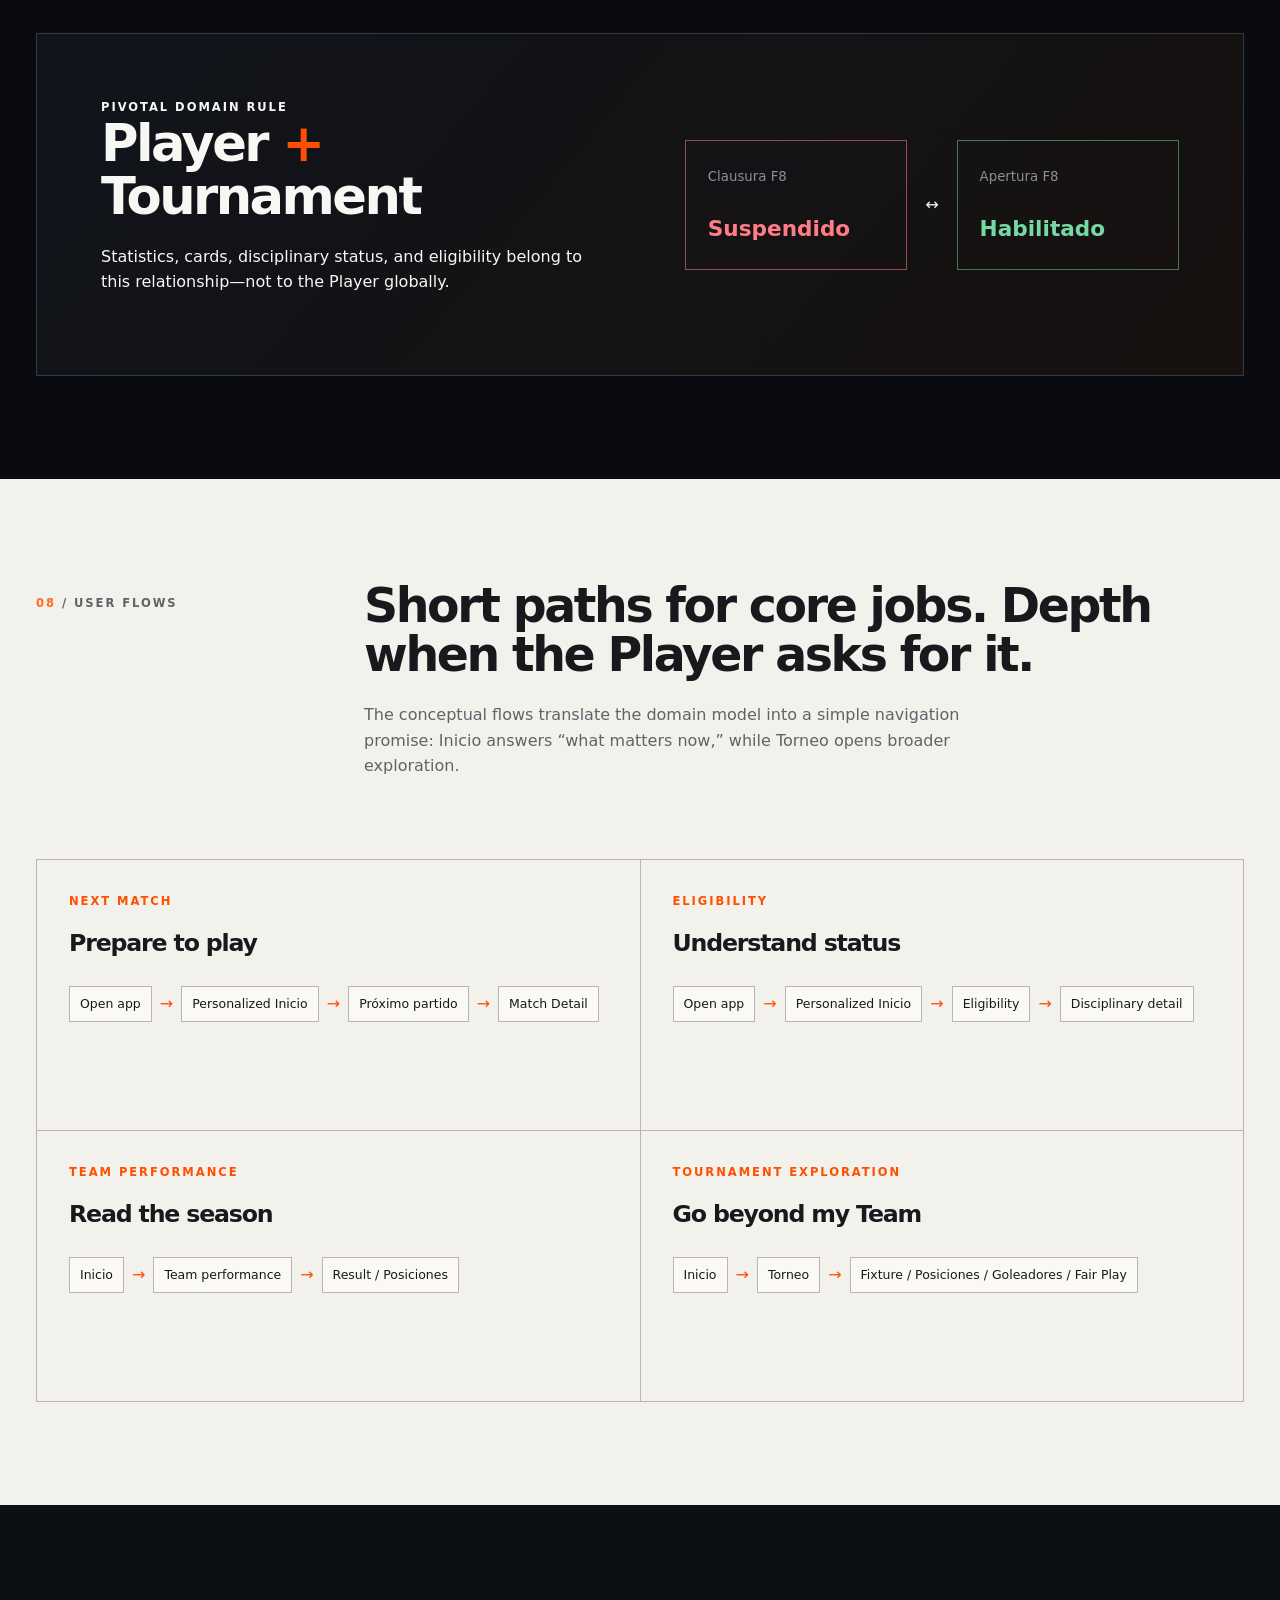
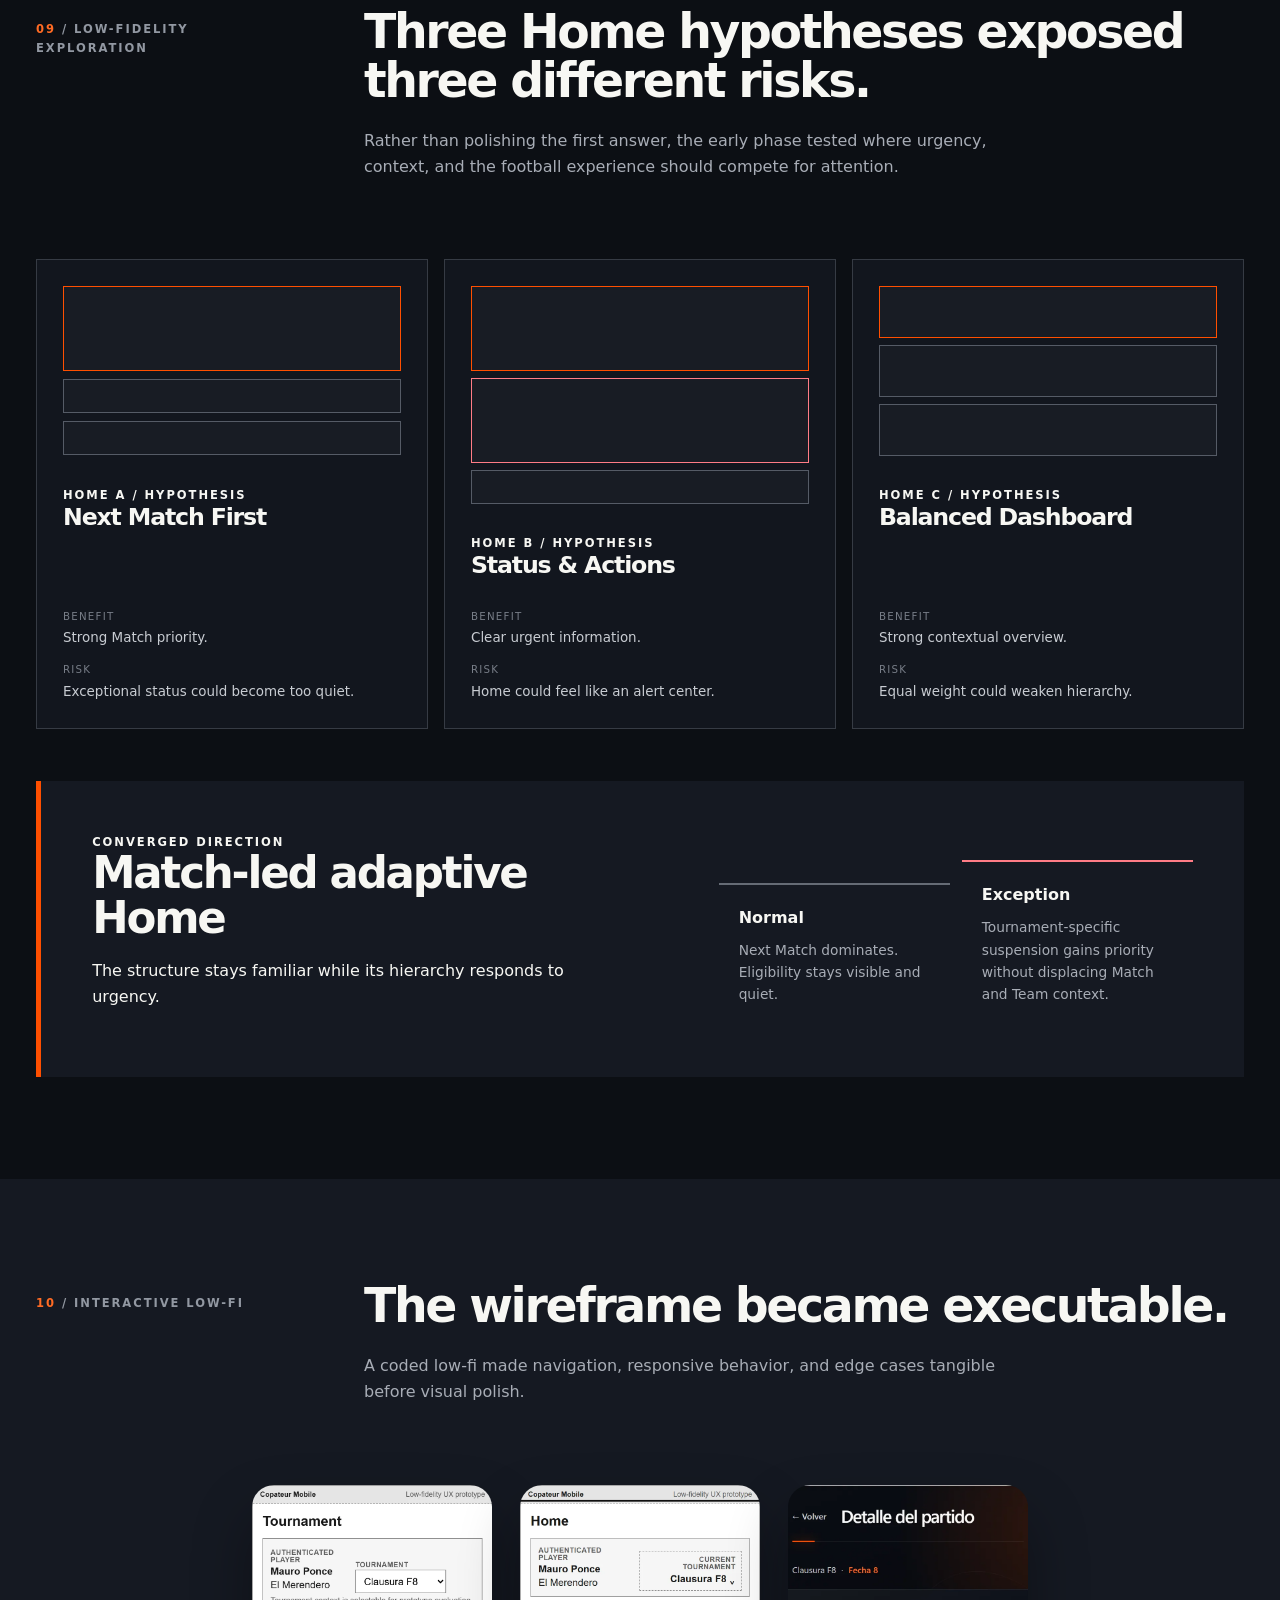
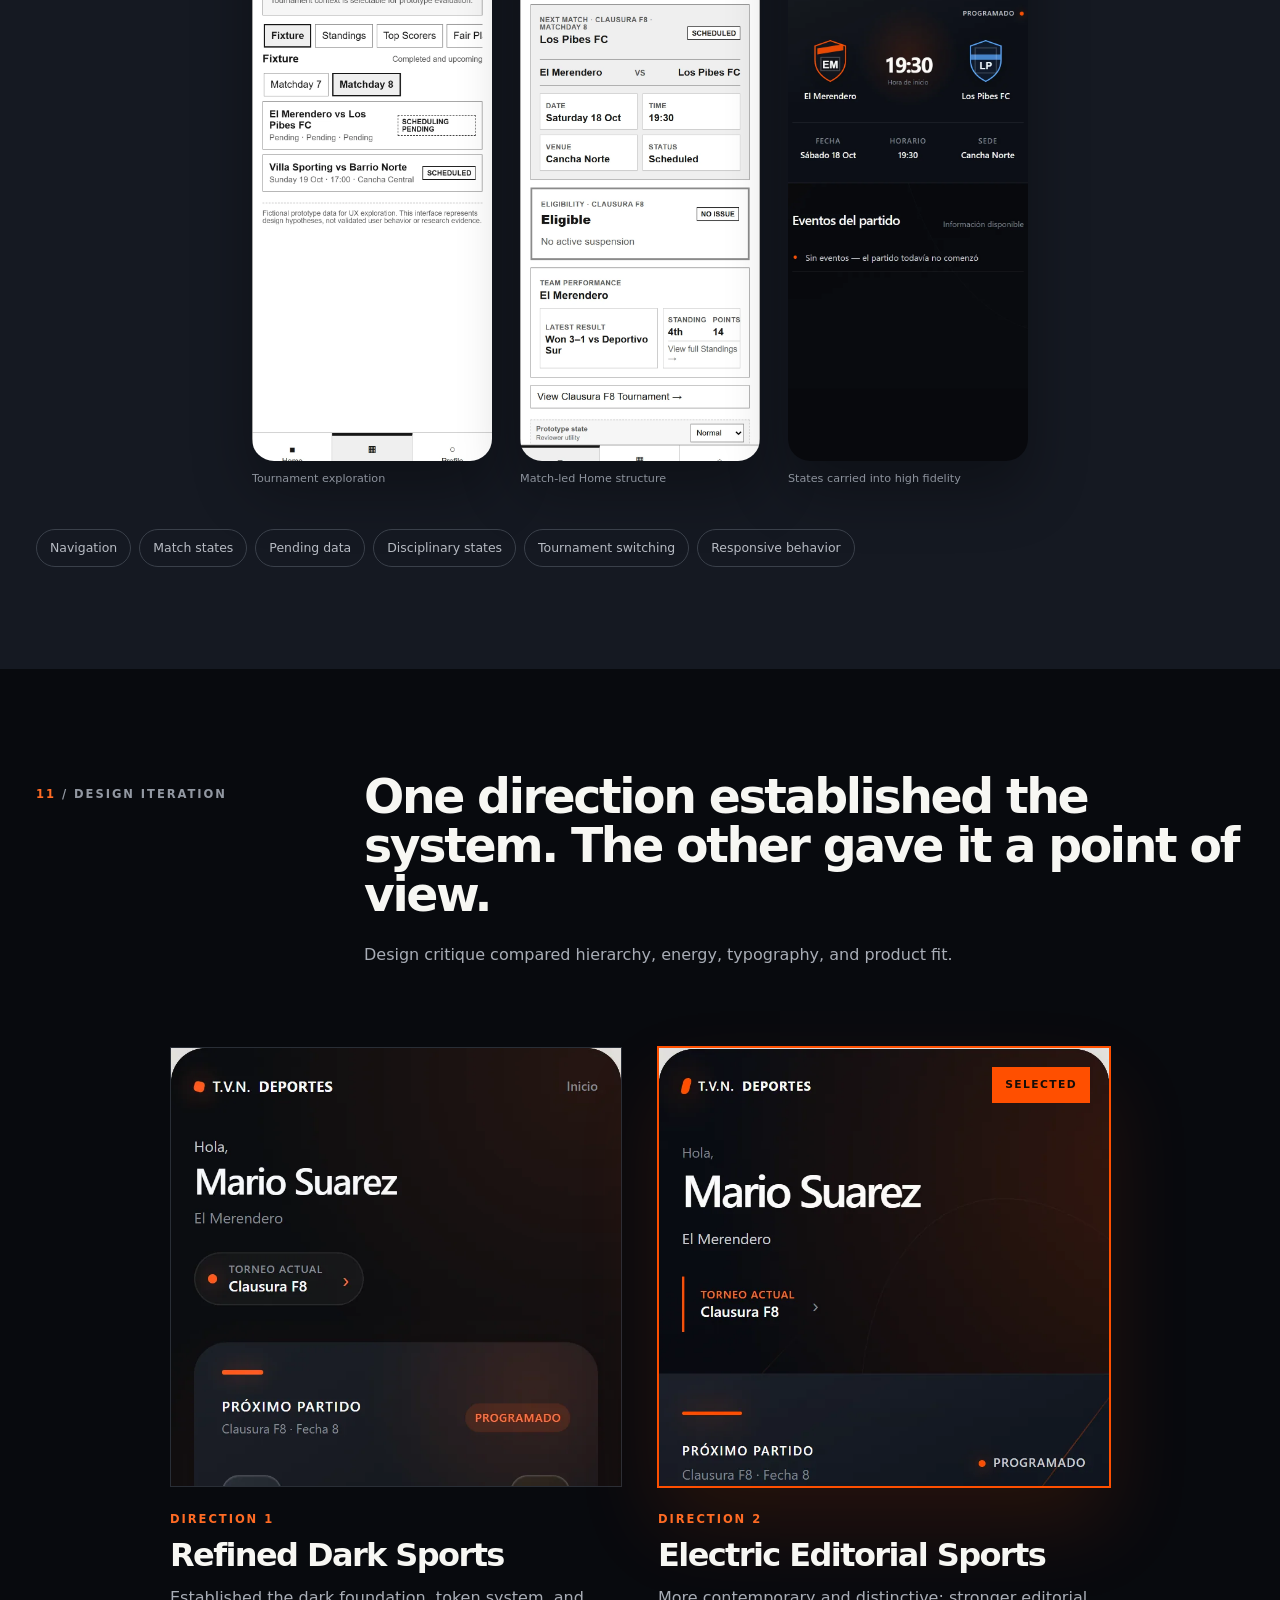
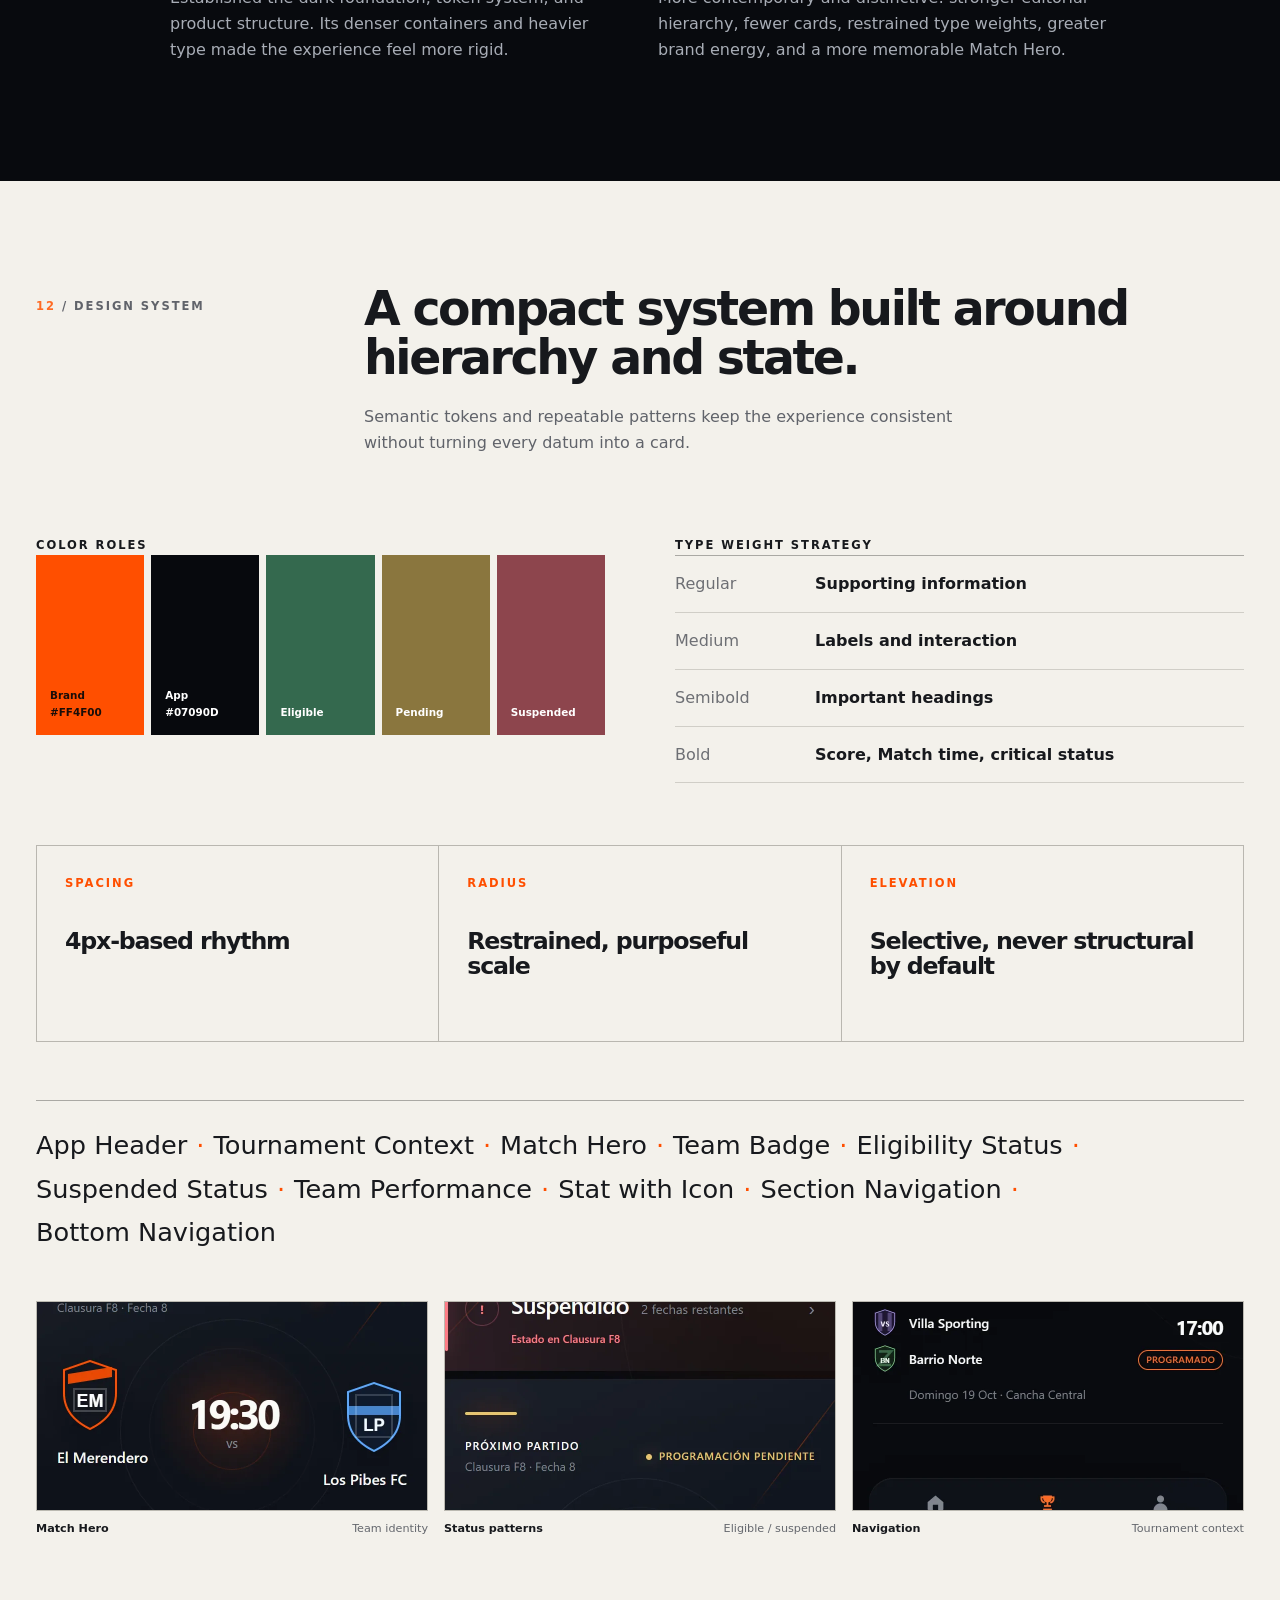
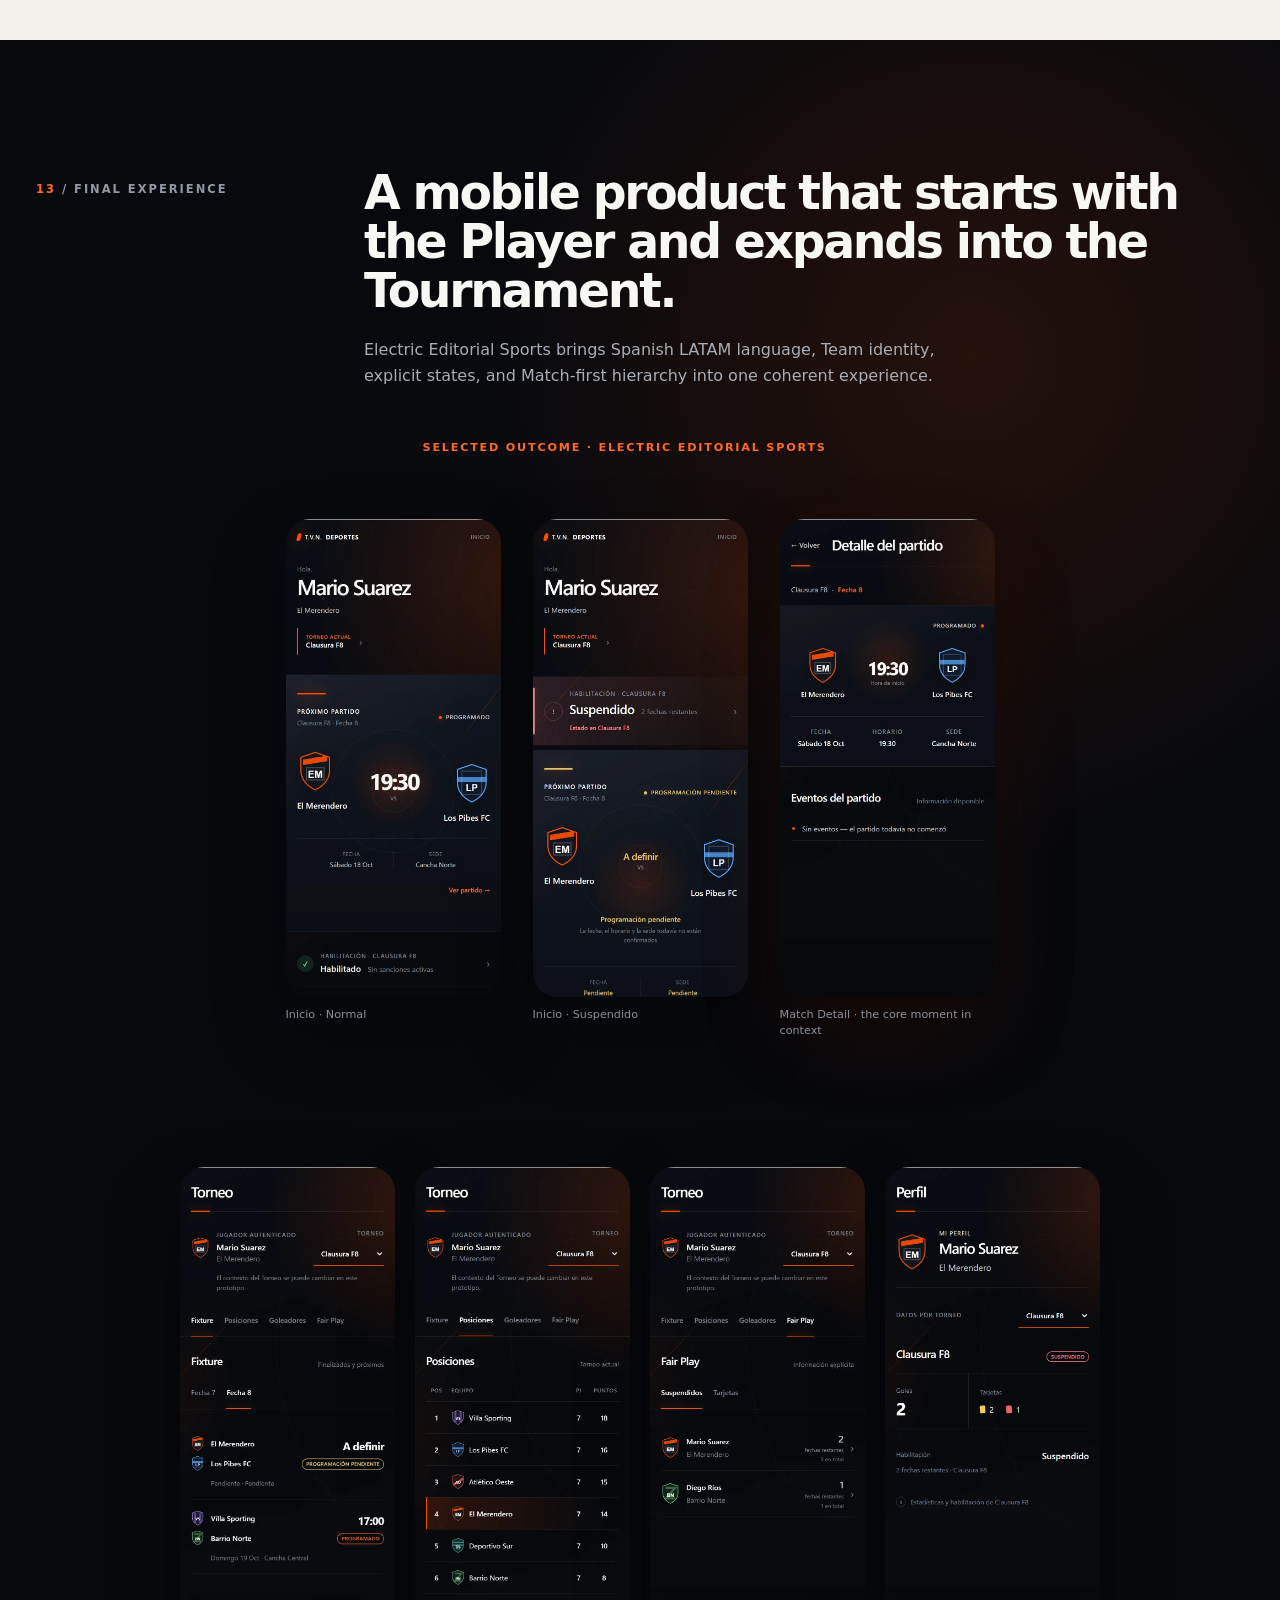
==== commit f791602c: "Simplify Copateur case study header" ====
--- a/cases/copateur/index.html
+++ b/cases/copateur/index.html
@@ -70,7 +70,7 @@
     .wordmark { font-size: clamp(1.4rem, 2.2vw, 2rem); line-height: 1; font-weight: 760; letter-spacing: -.07em; }
     .wordmark span { color: var(--orange); }
     .role { border-left: 1px solid #636872; padding-left: 19px; max-width: 145px; color: #b7bbc2; font-size: .86rem; line-height: 1.2; }
-    .main-nav { display: flex; gap: 32px; align-items: center; }
+    .main-nav { display: flex; gap: 32px; align-items: center; margin-left: auto; }
     .main-nav a { font-size: .86rem; font-weight: 650; text-decoration: none; white-space: nowrap; }
     .main-nav a:hover { text-decoration: underline; text-underline-offset: 5px; }
     .case-nav-row { border-top: 1px solid var(--line); border-bottom: 1px solid var(--line); overflow: hidden; }
@@ -432,7 +432,6 @@
         <span class="role">Senior Product Designer</span>
       </a>
       <nav class="main-nav" aria-label="Main navigation">
-        <a href="../../index.html#about">About me</a>
         <a href="../../selected-works.html">Selected works</a>
       </nav>
     </div>
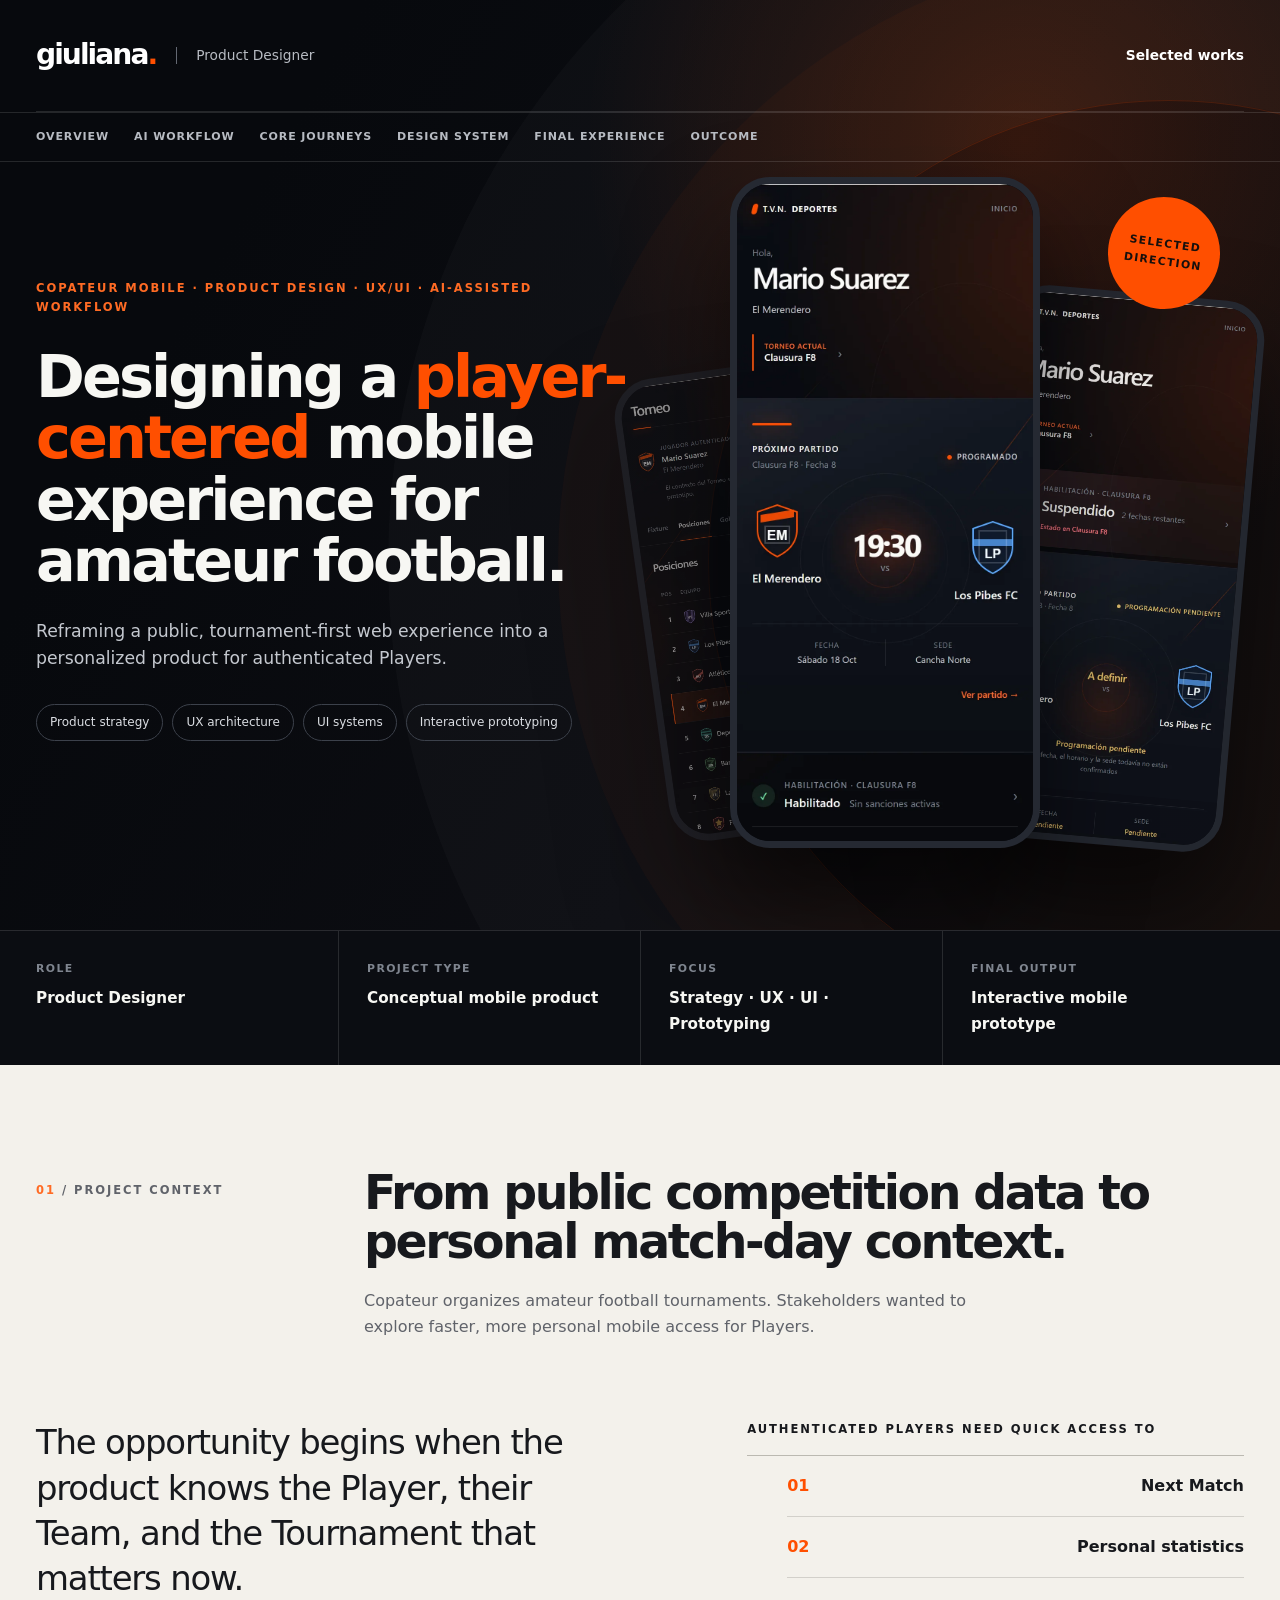
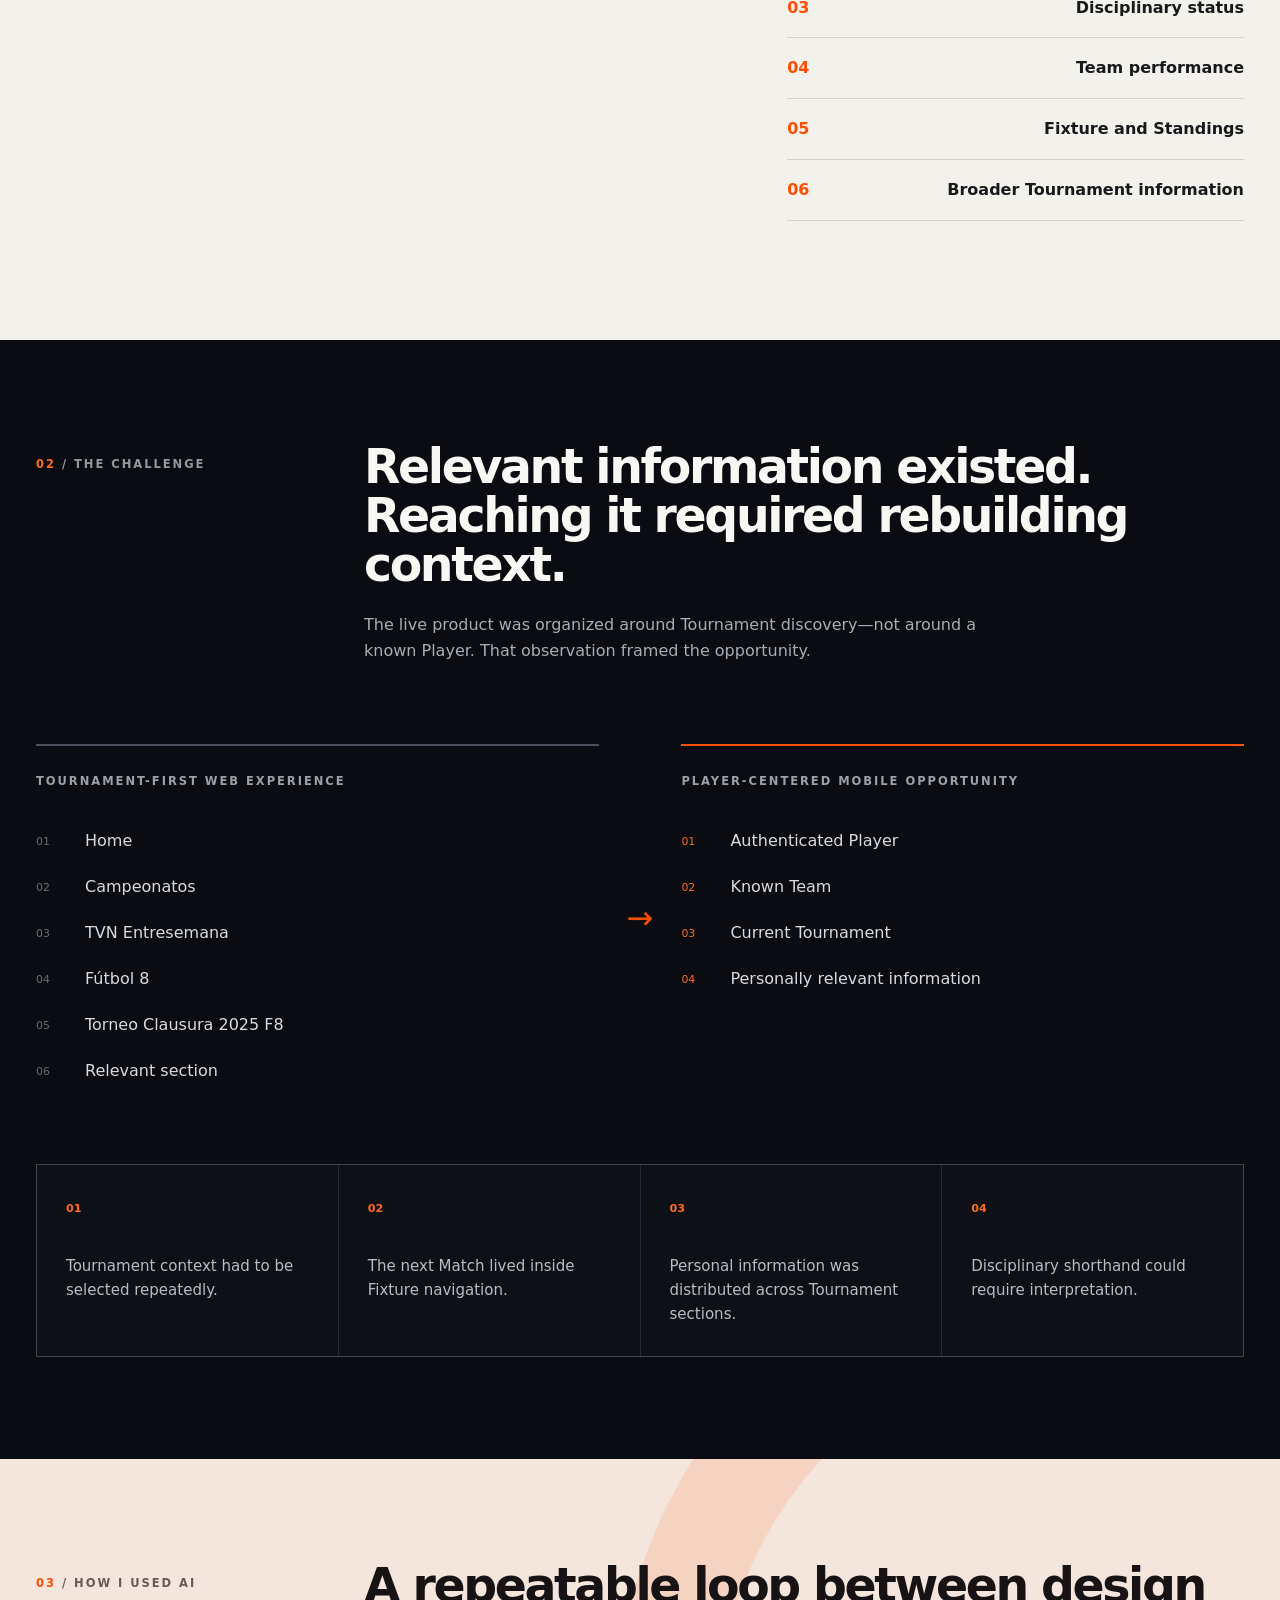
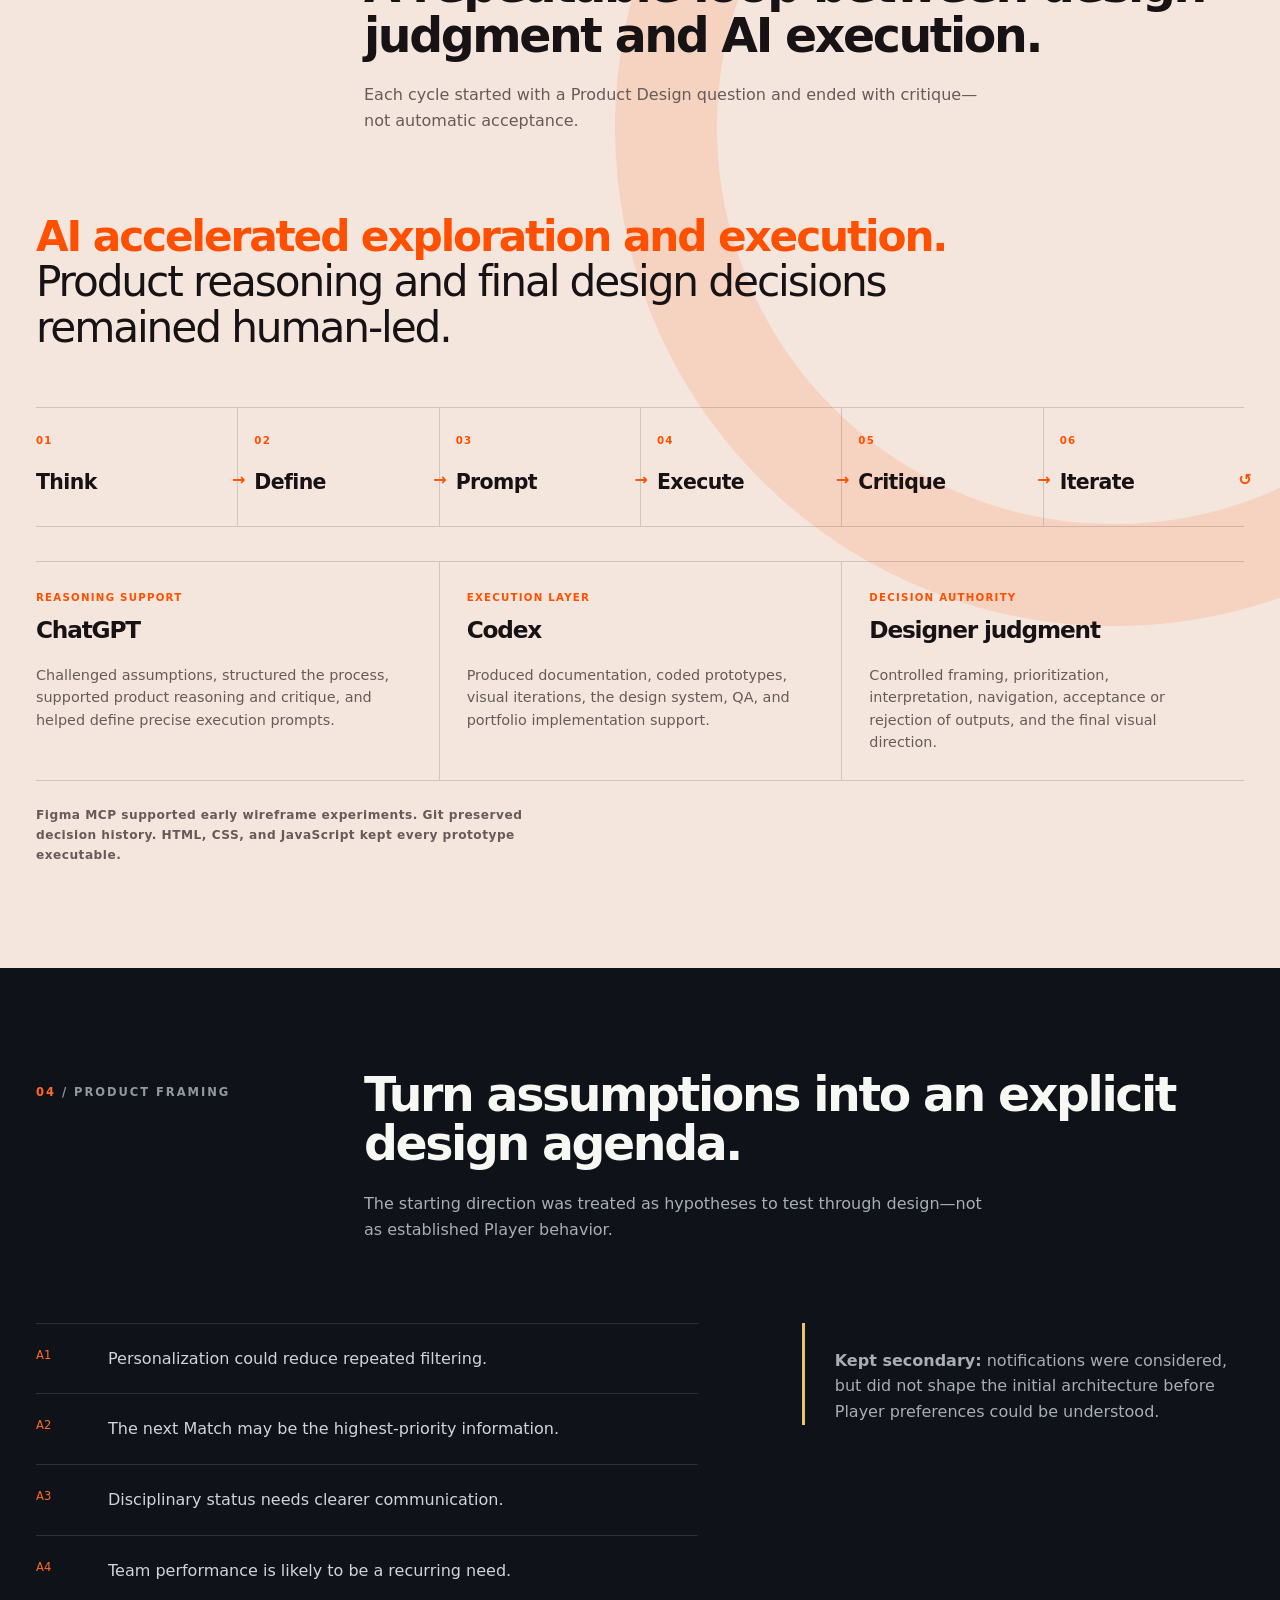
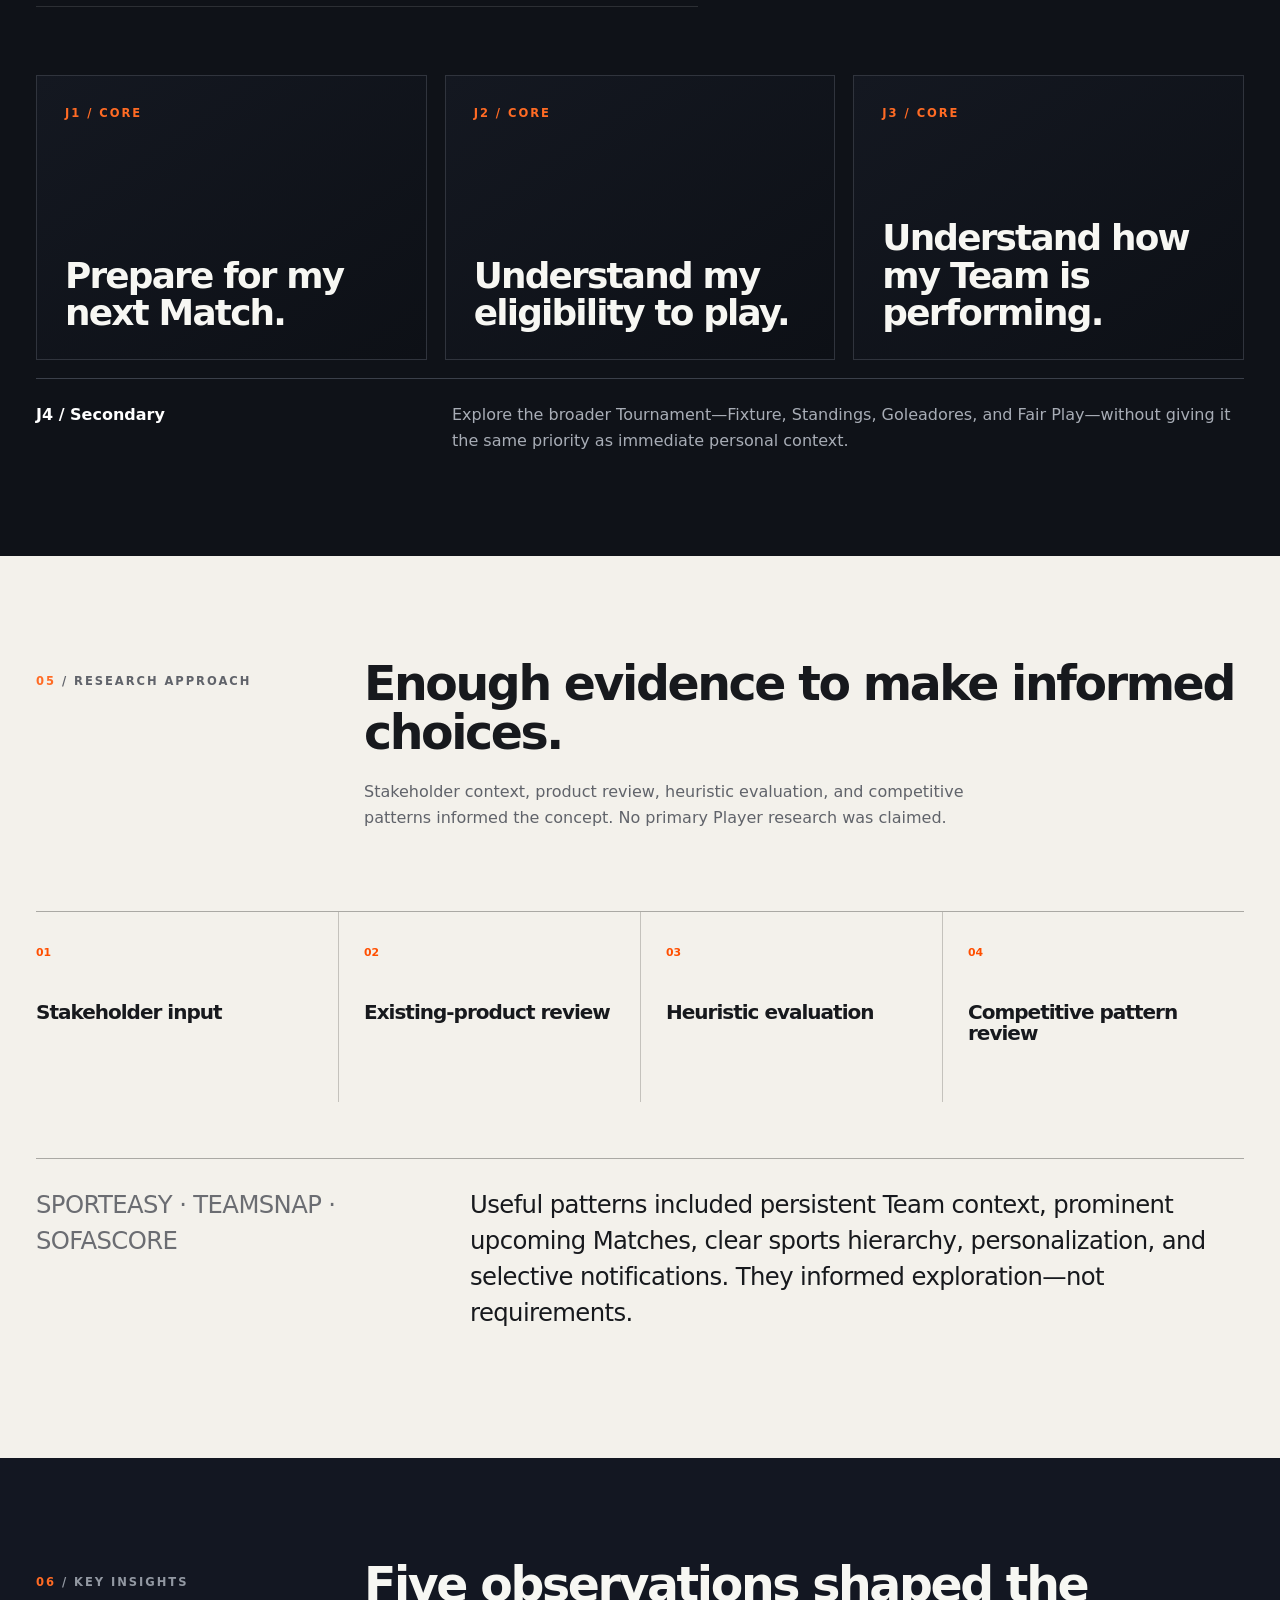
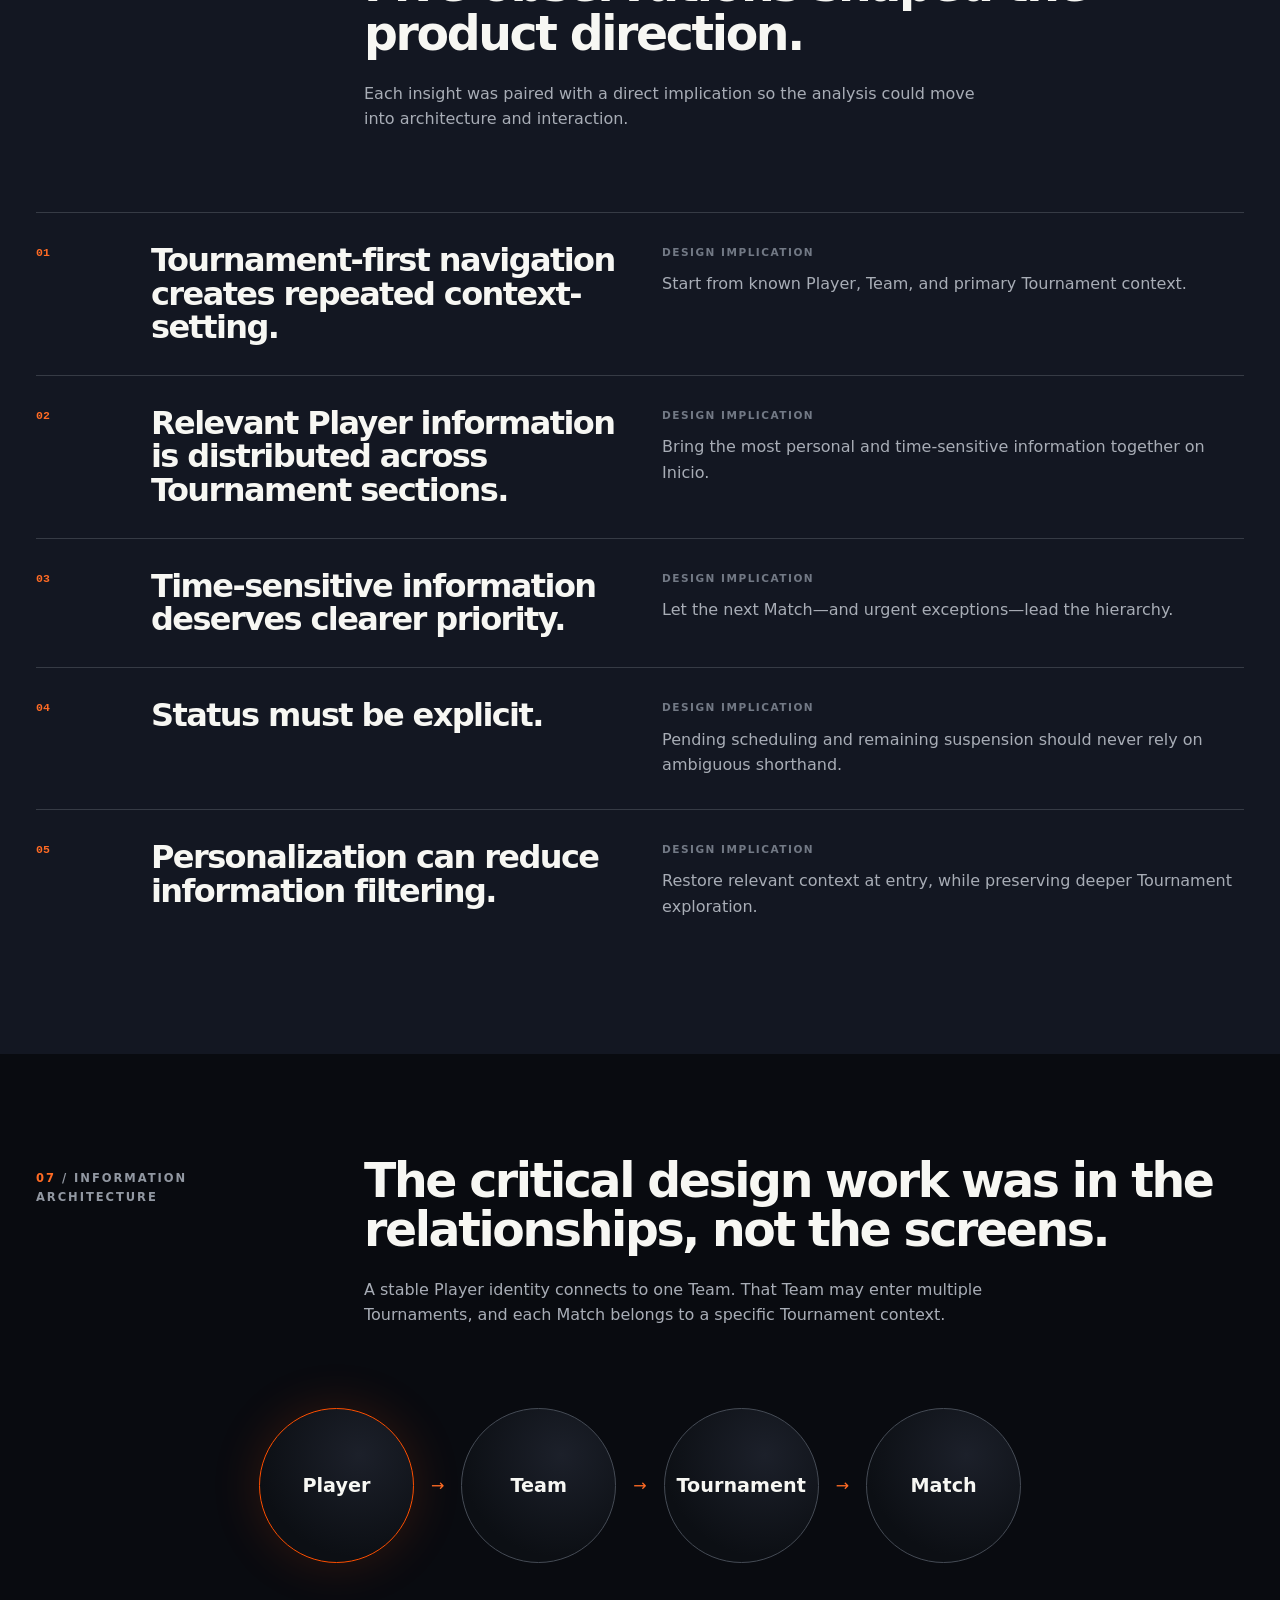
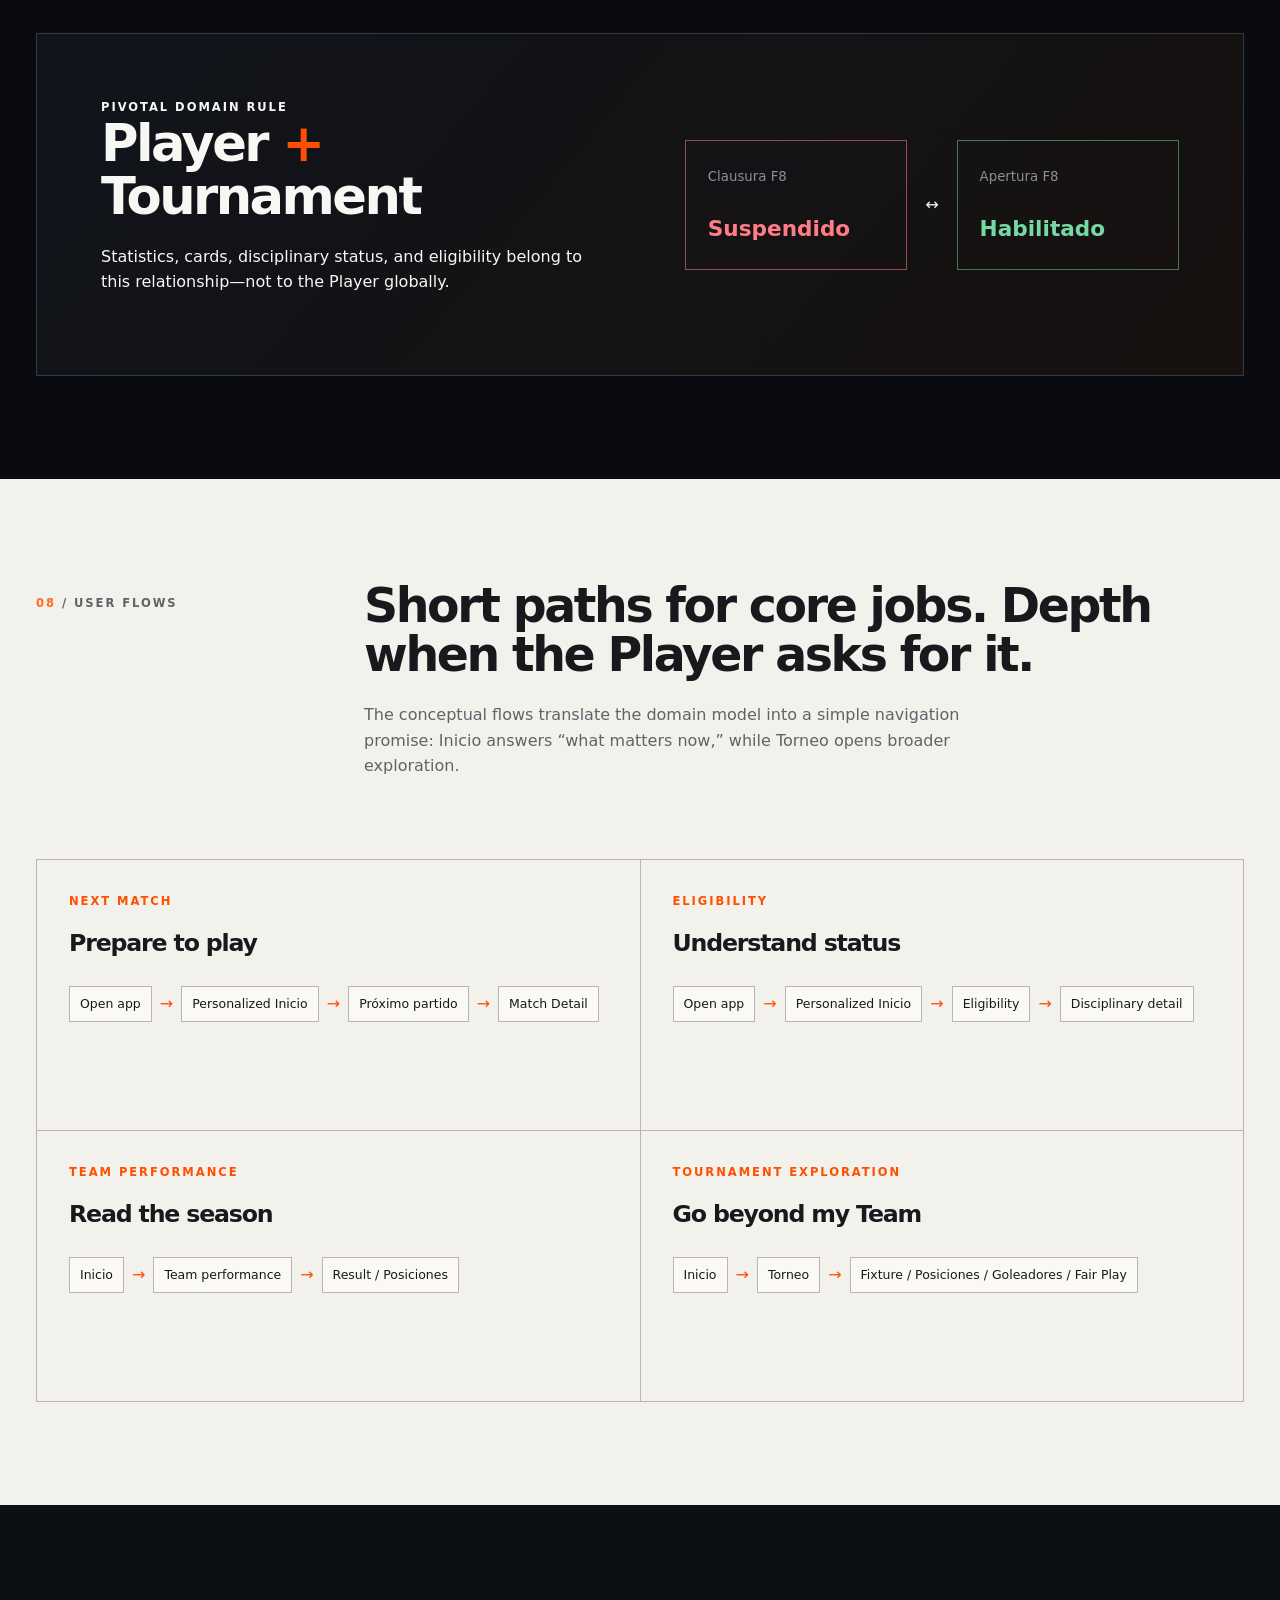
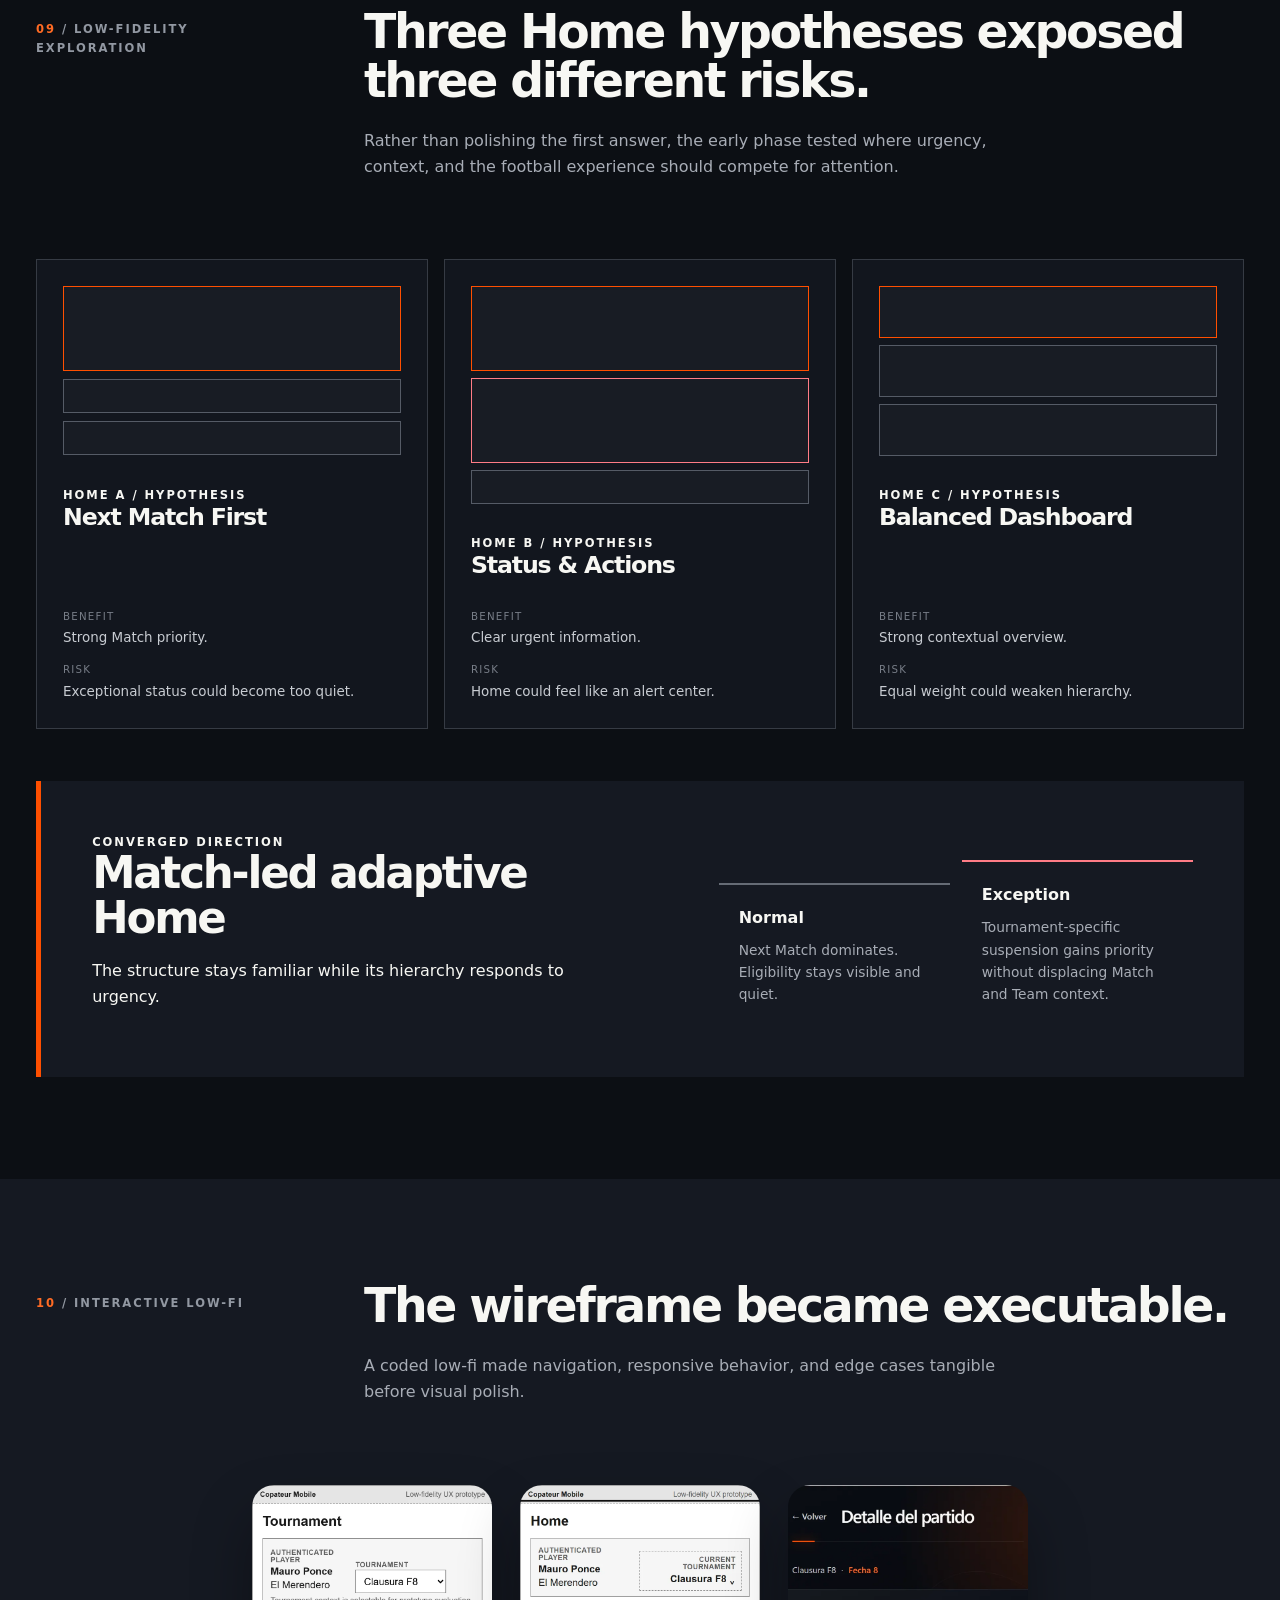
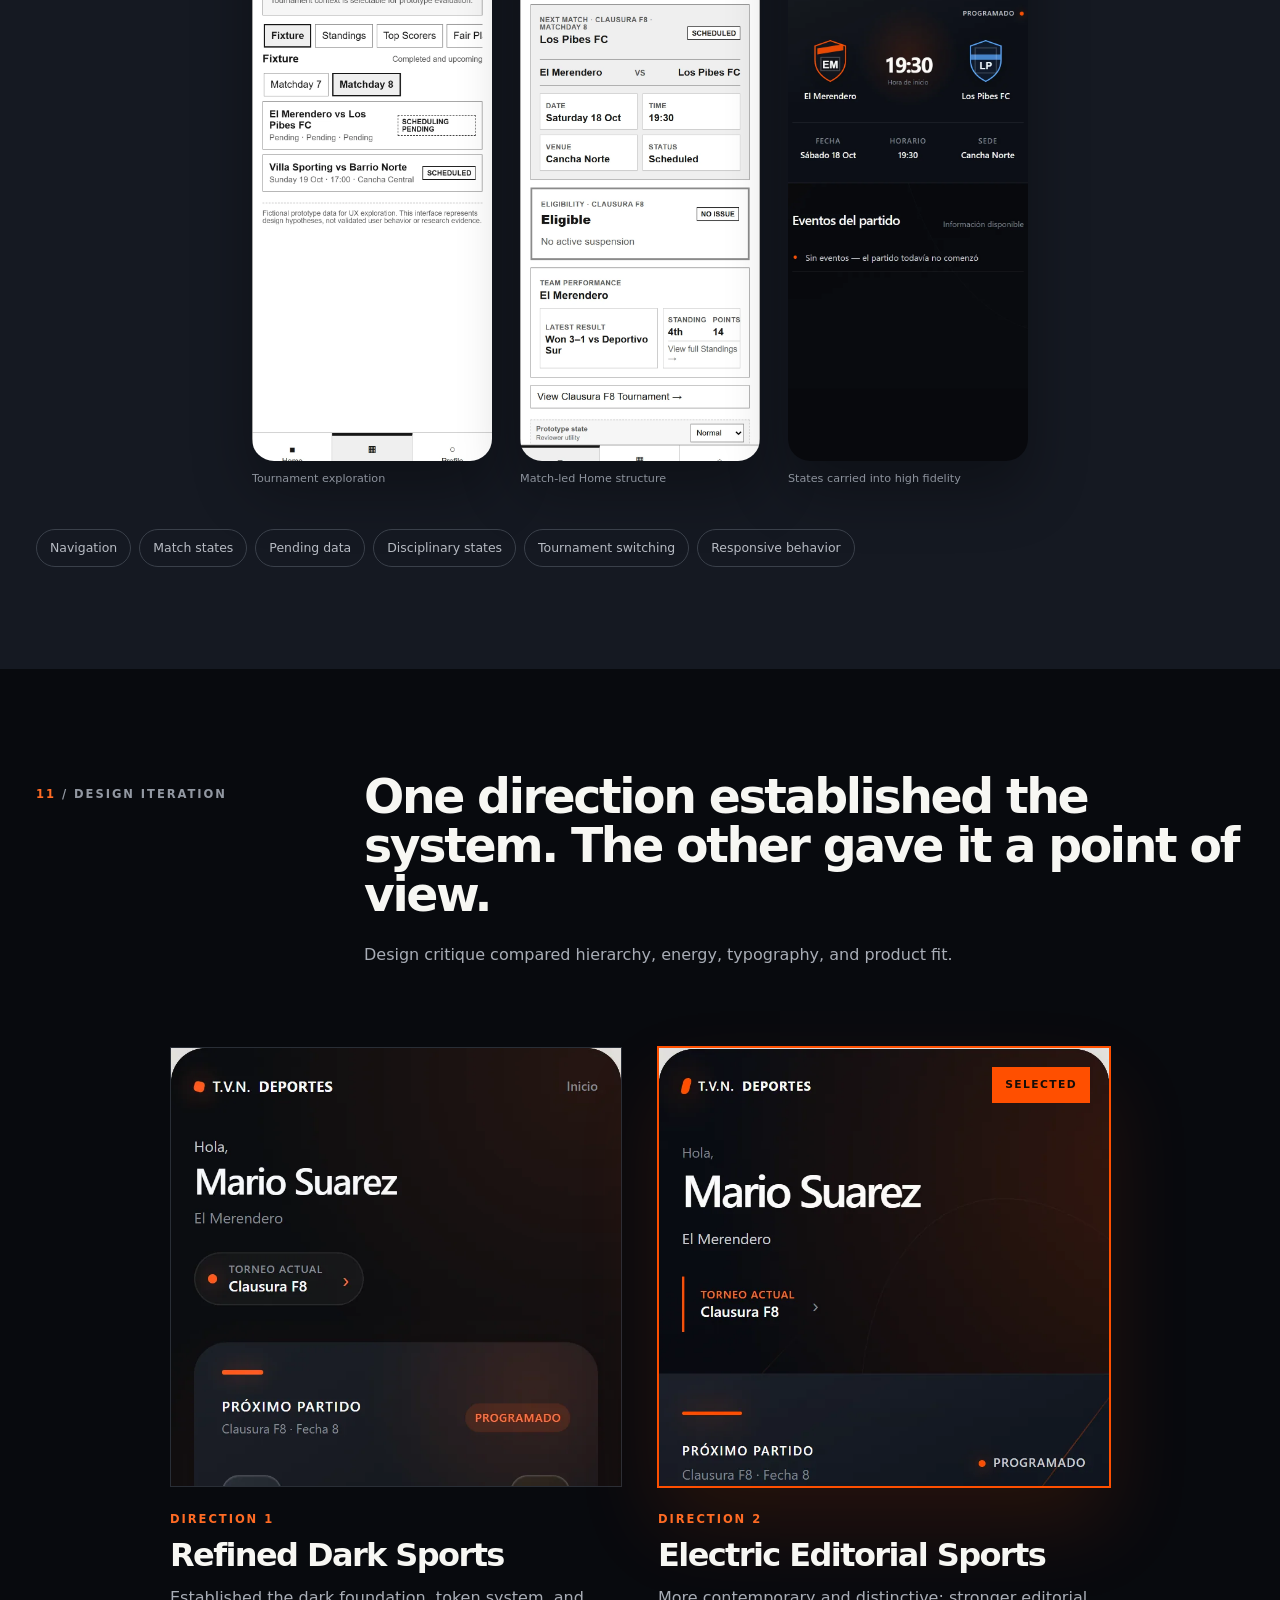
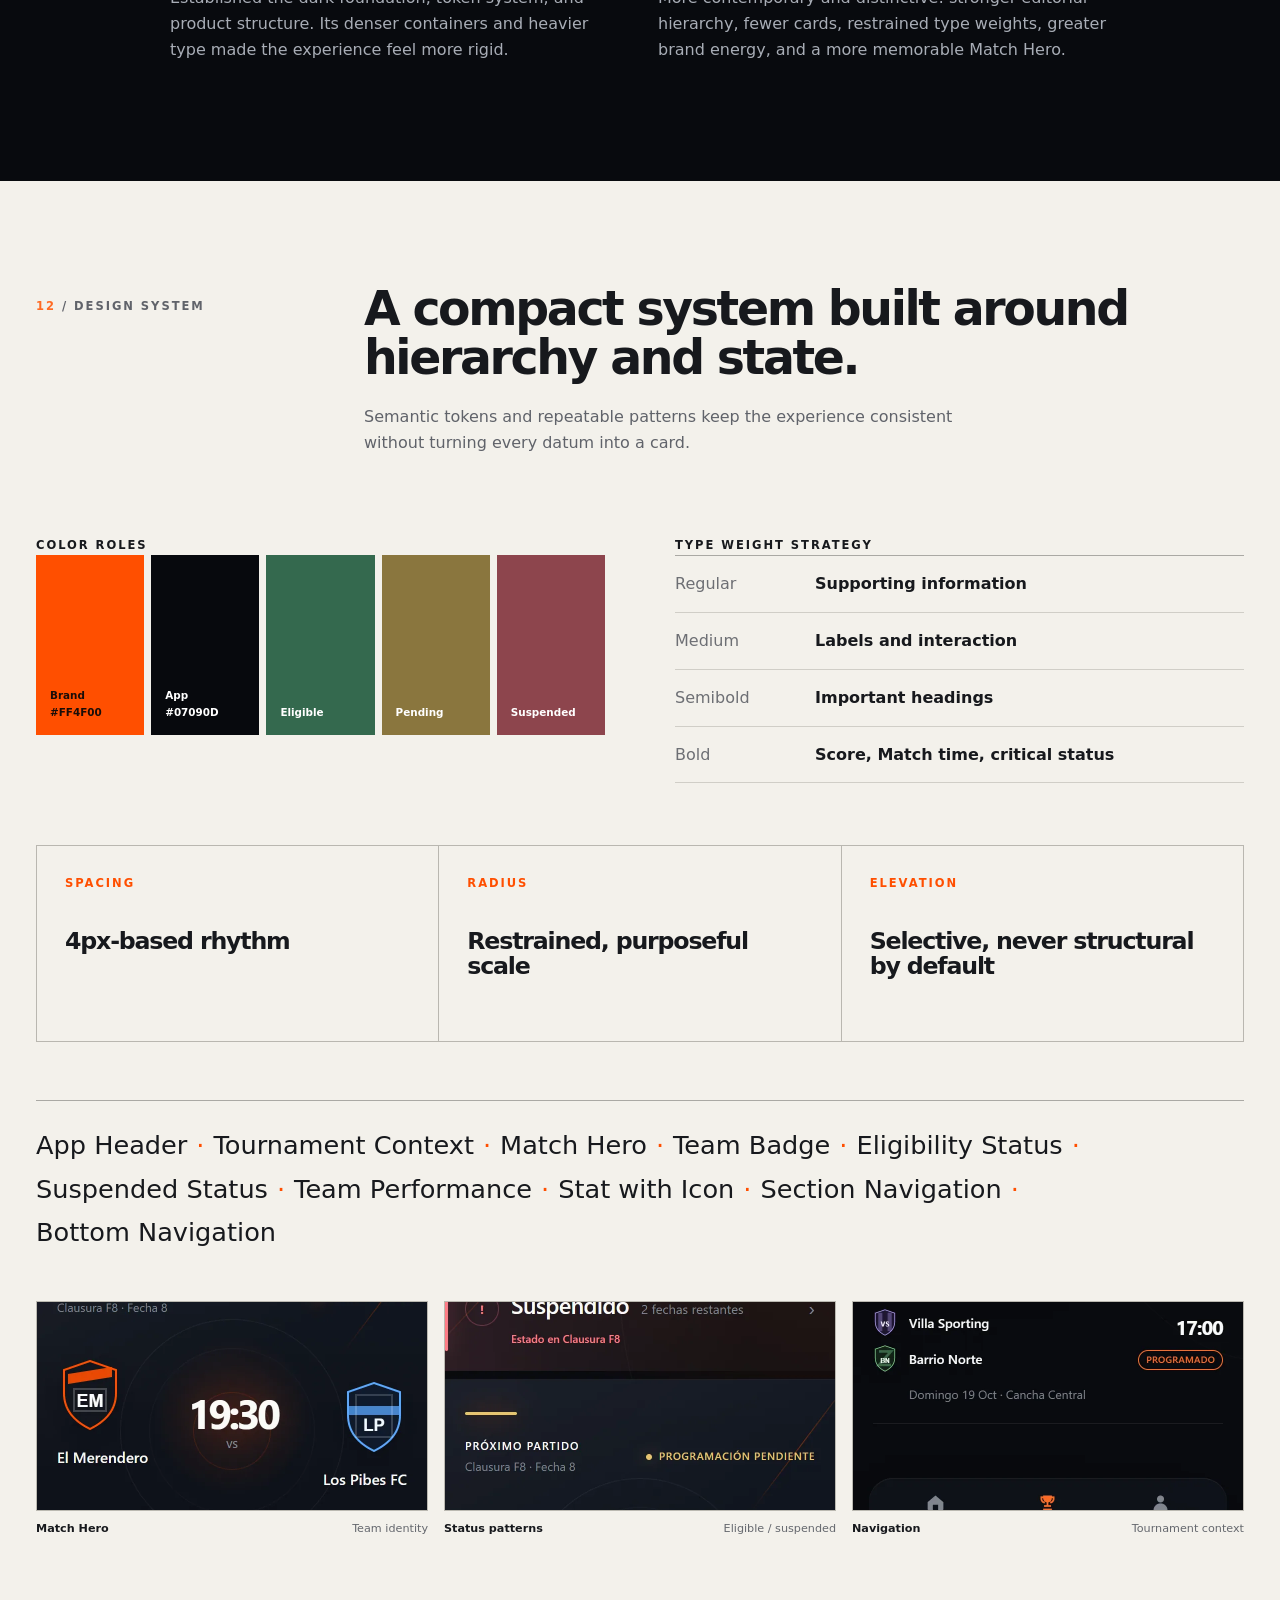
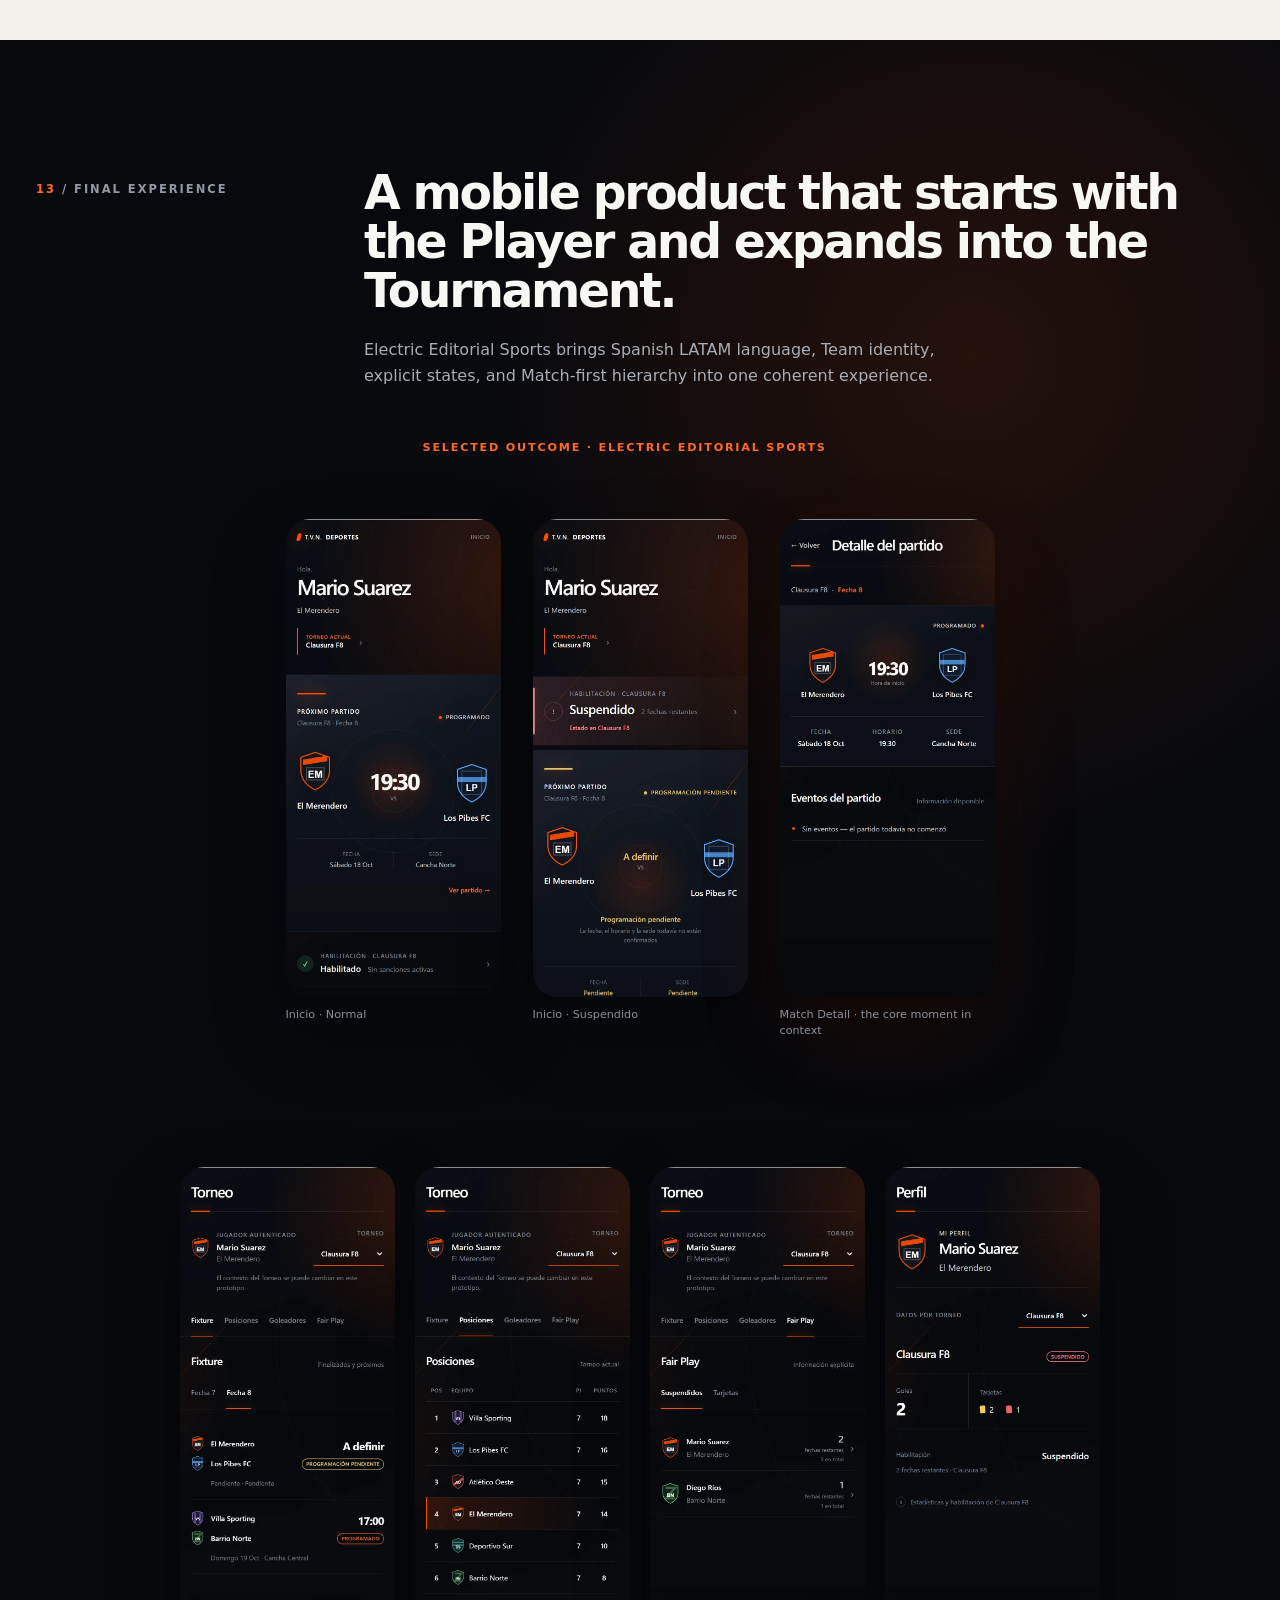
==== commit 0900f407: "Remove seniority from Copateur role" ====
--- a/cases/copateur/index.html
+++ b/cases/copateur/index.html
@@ -429,7 +429,7 @@
     <div class="wrap header-inner">
       <a class="identity" href="../../index.html" aria-label="Giuliana Migliorisi, portfolio home">
         <span class="wordmark">giuliana<span>.</span></span>
-        <span class="role">Senior Product Designer</span>
+        <span class="role">Product Designer</span>
       </a>
       <nav class="main-nav" aria-label="Main navigation">
         <a href="../../selected-works.html">Selected works</a>
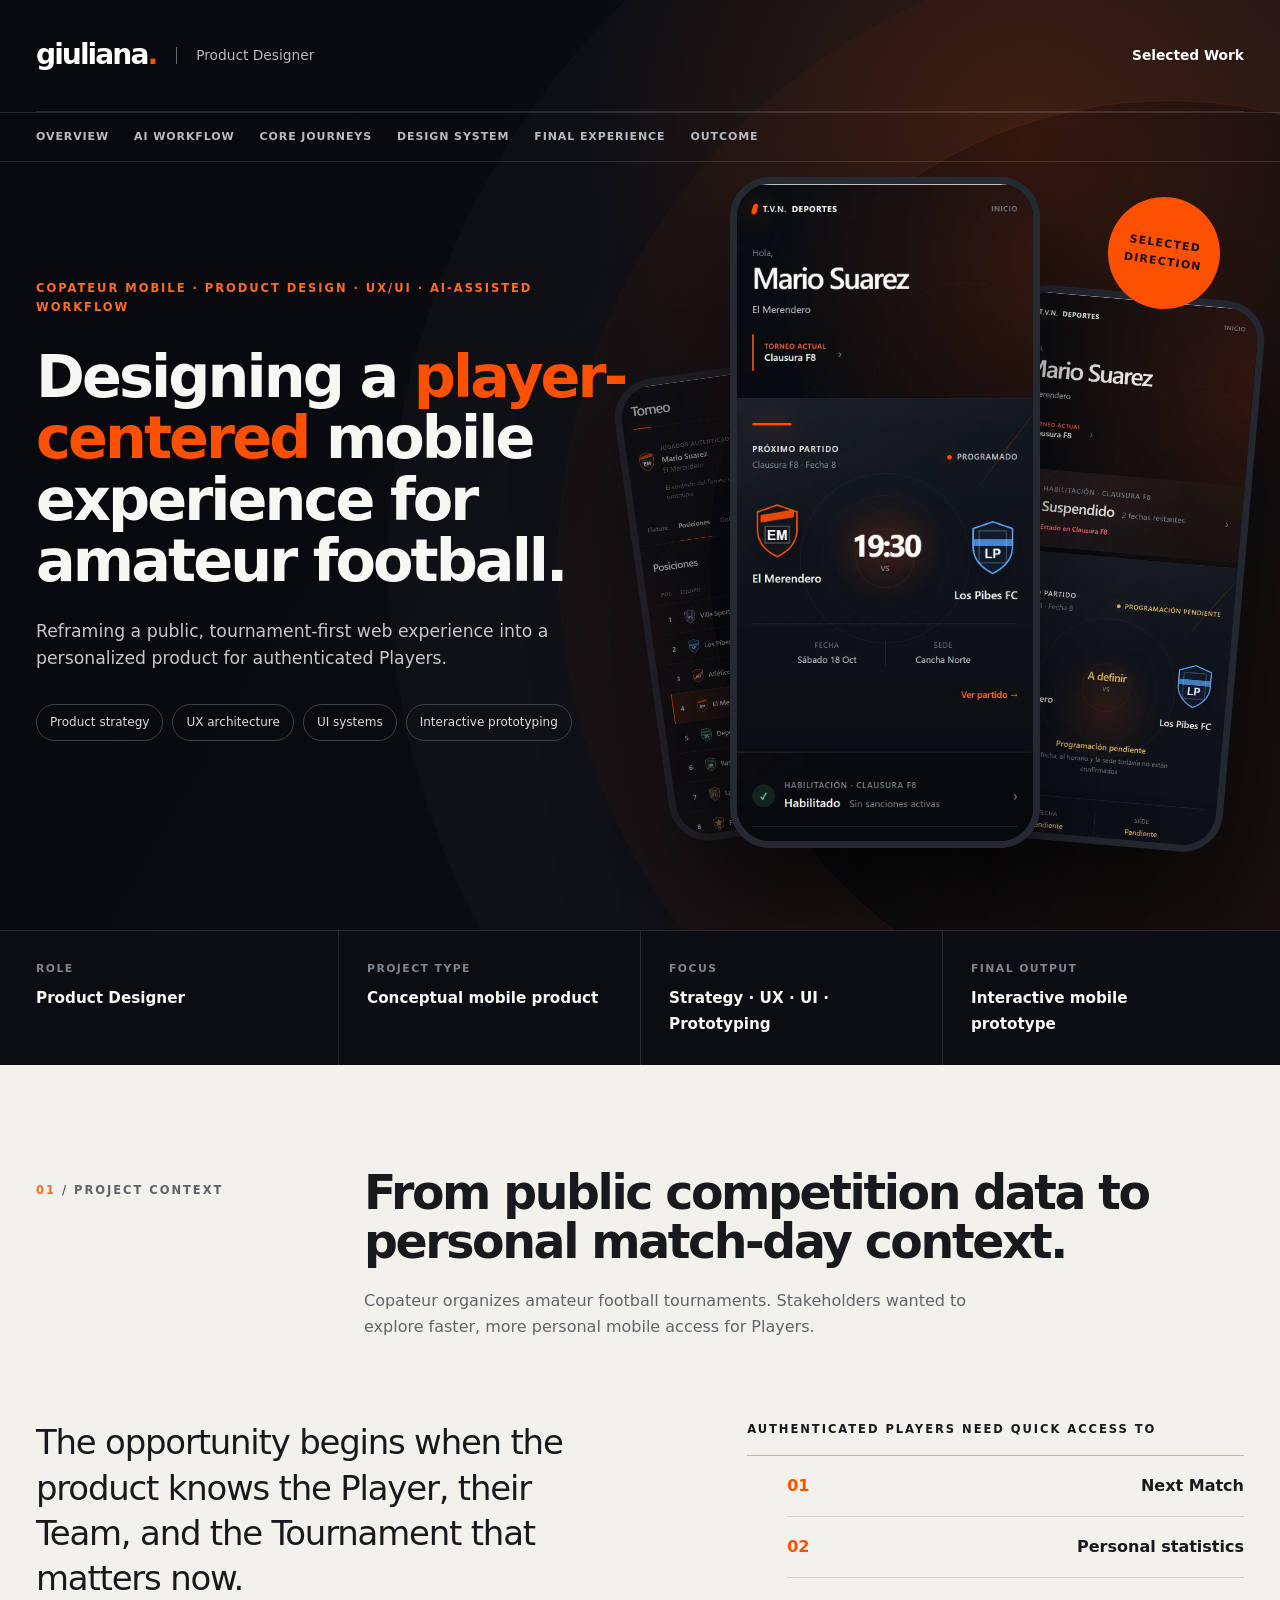
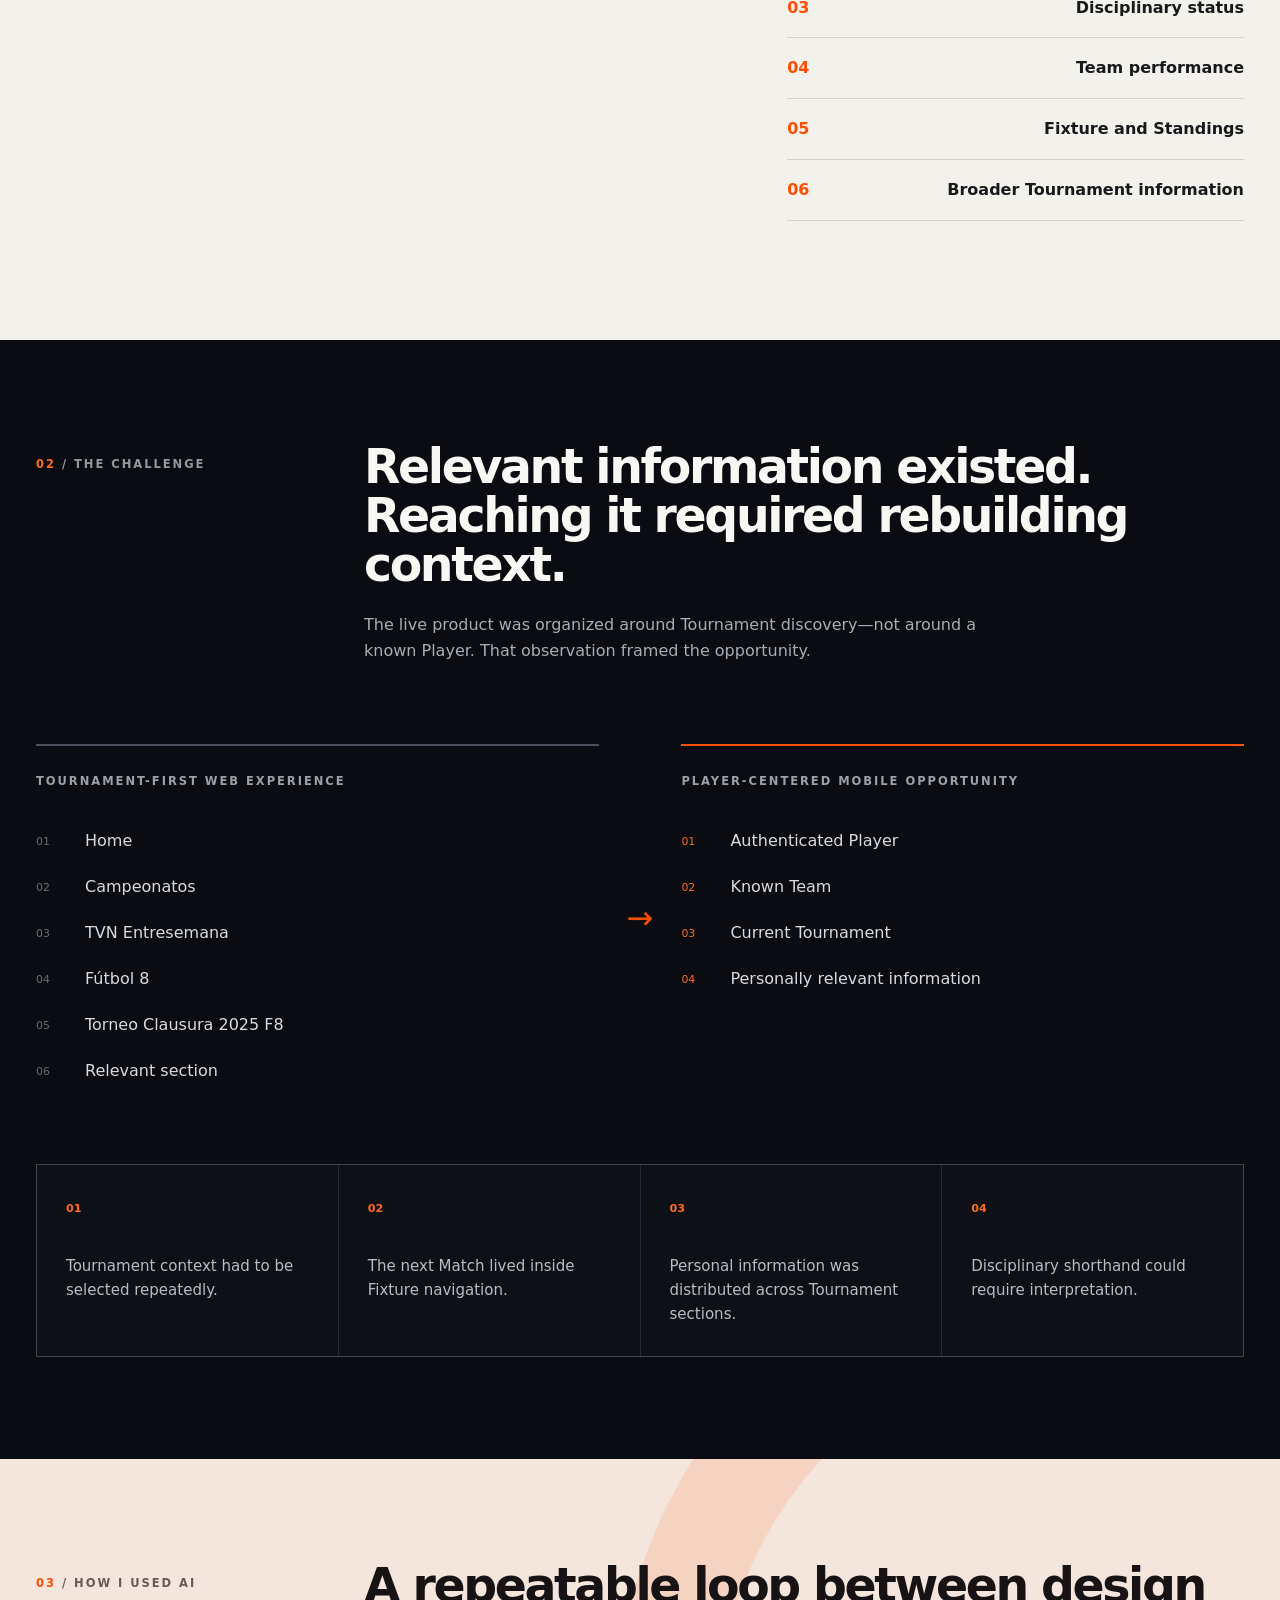
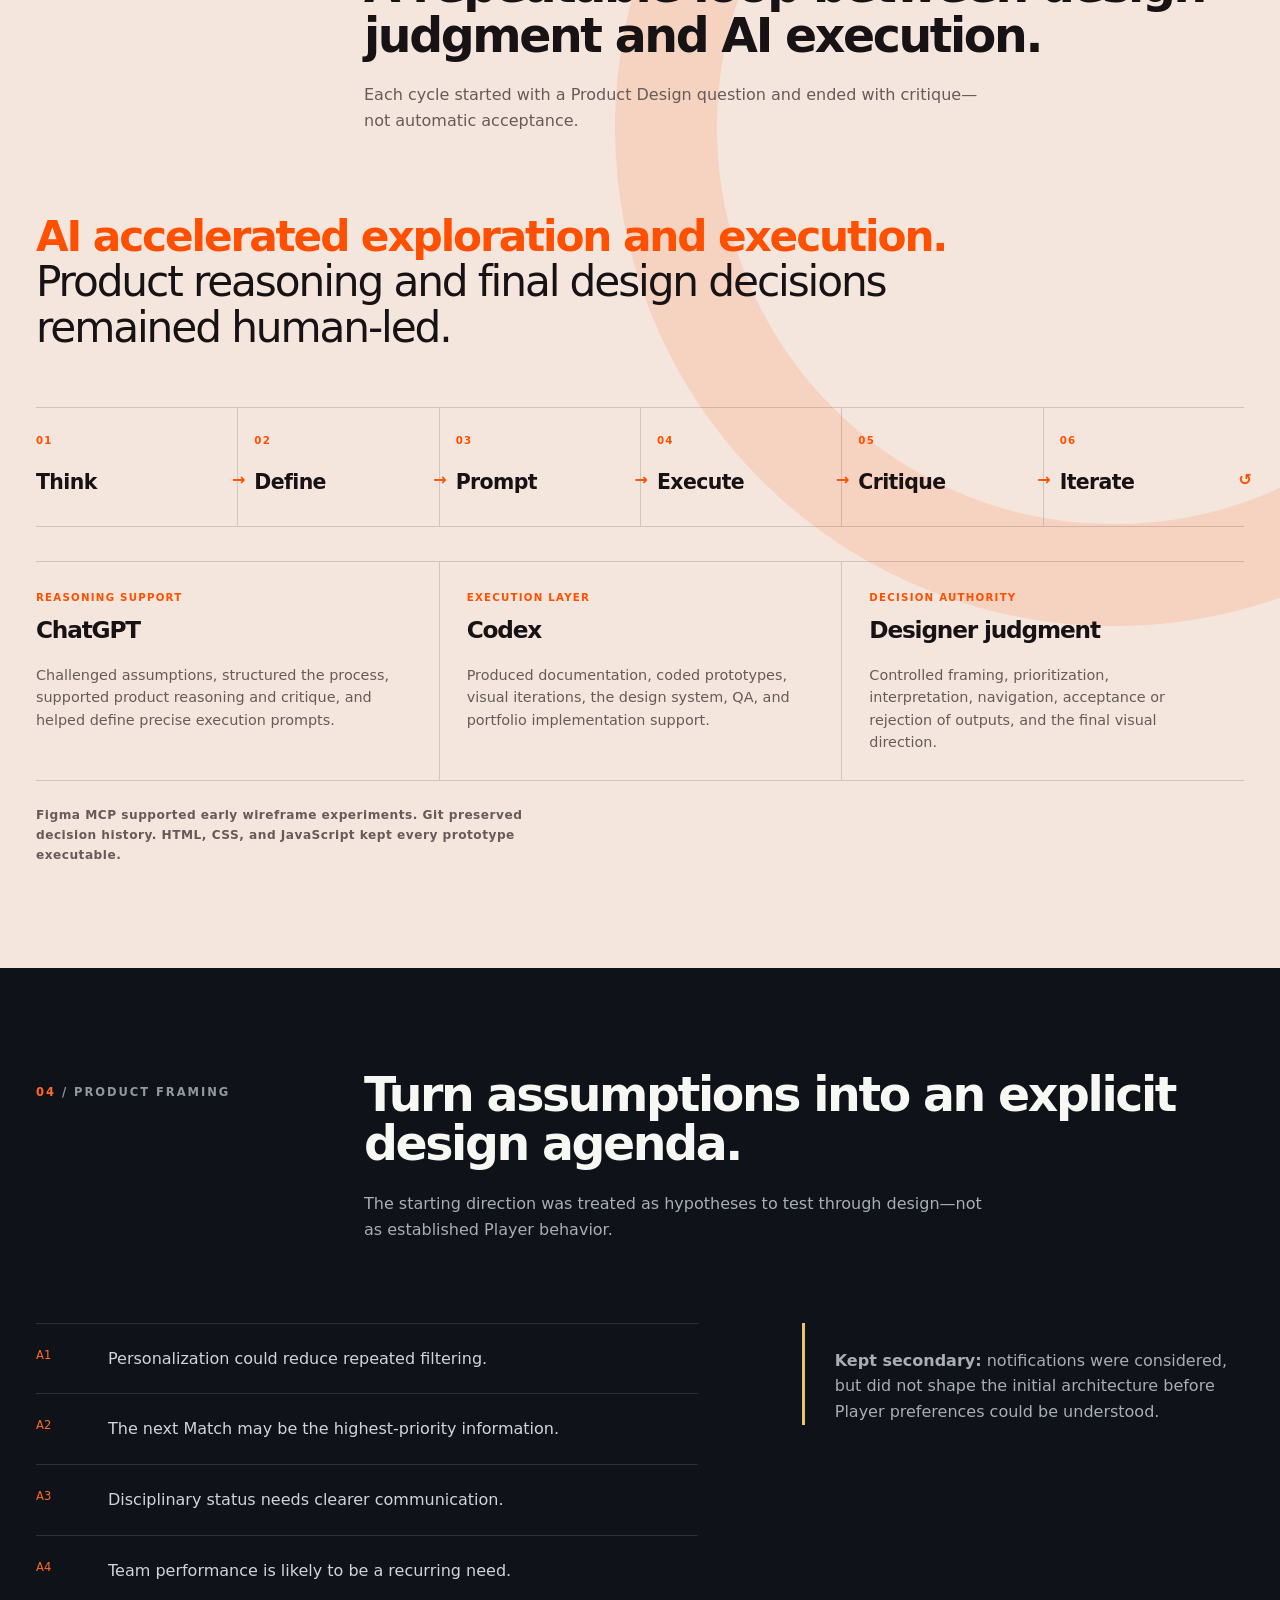
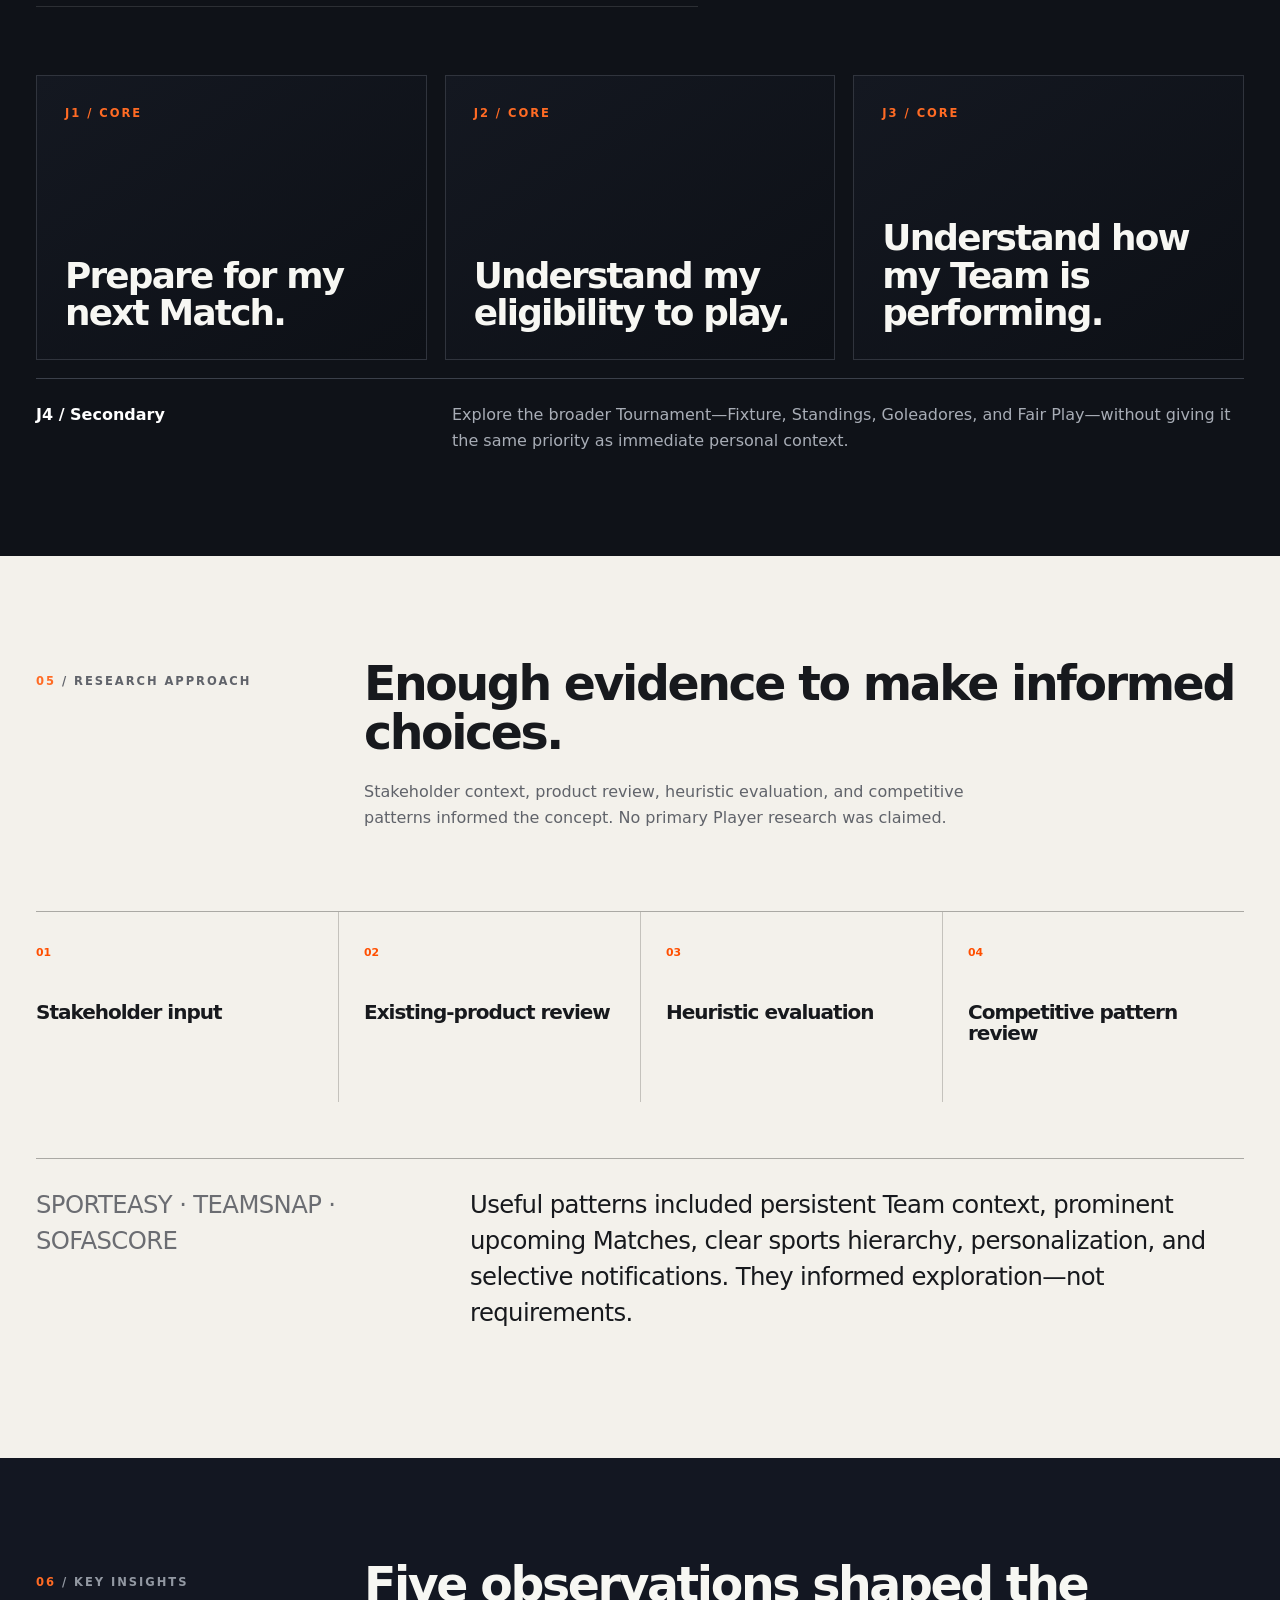
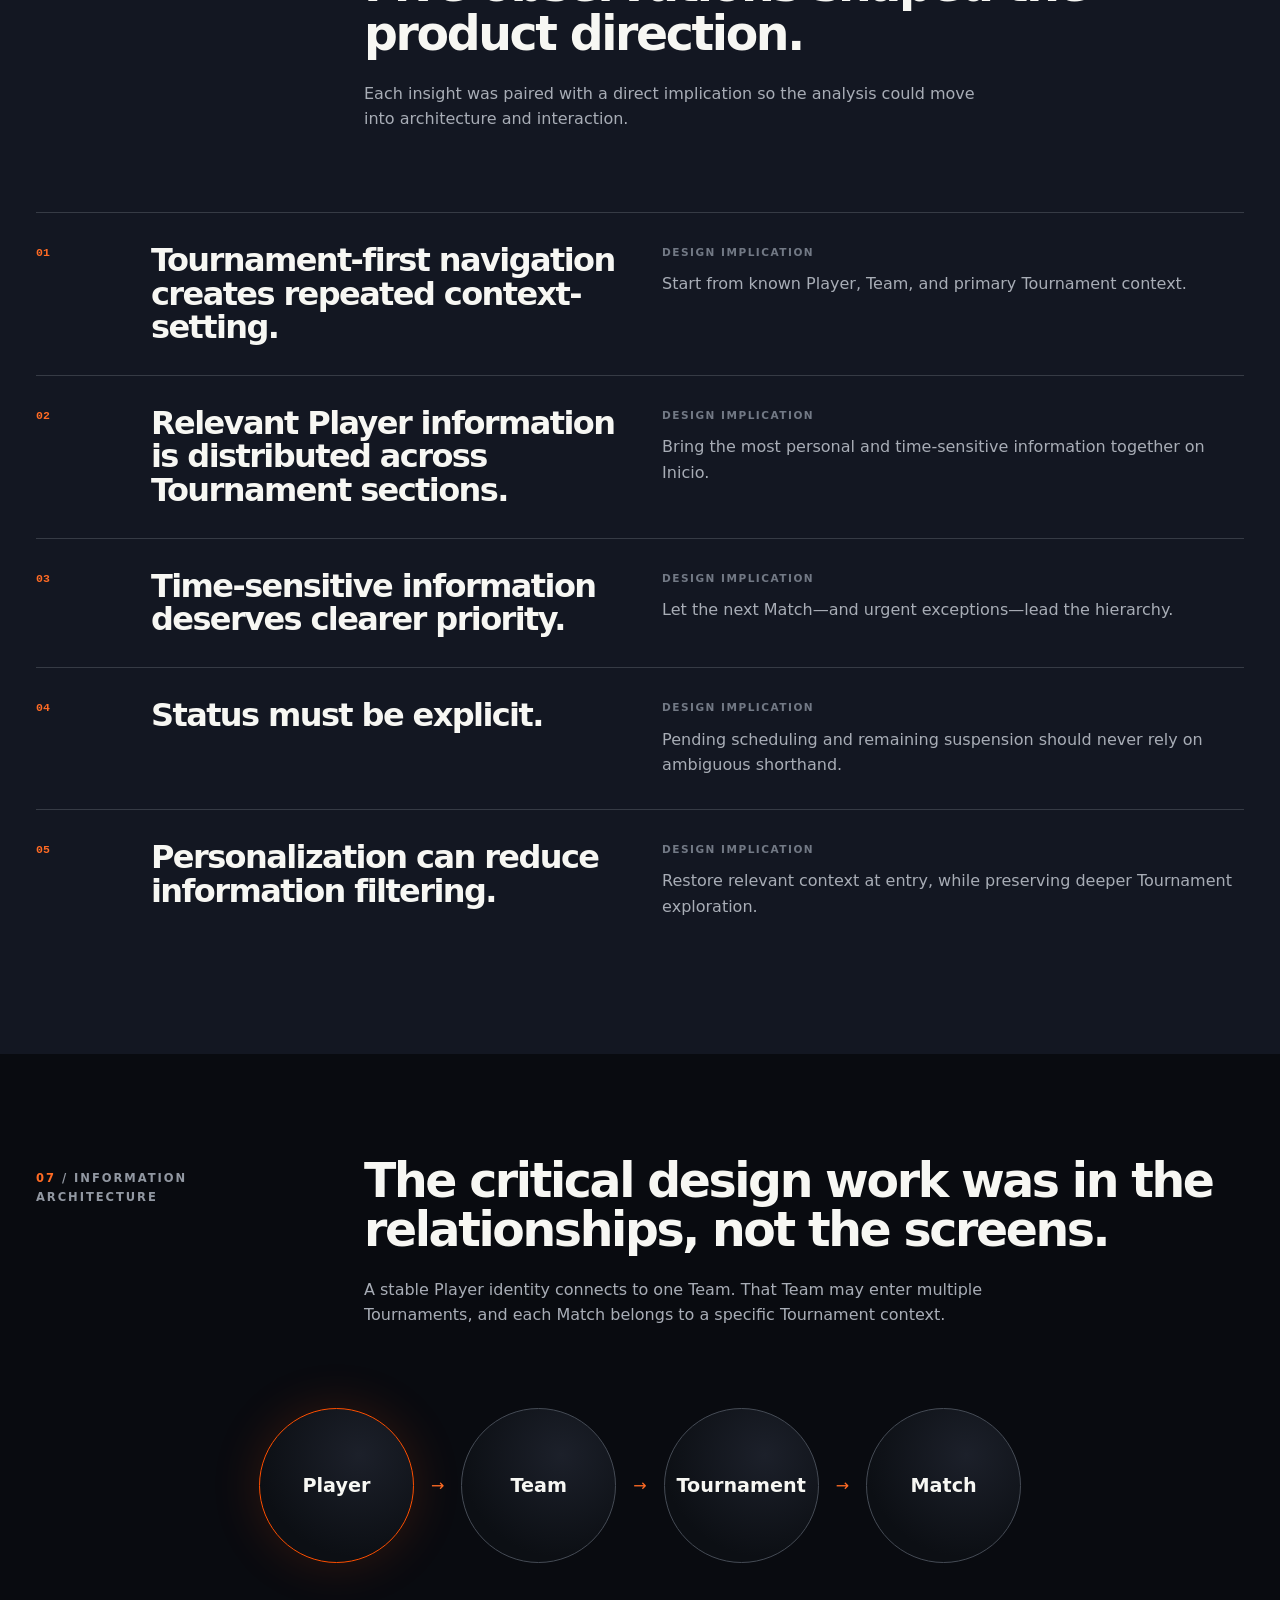
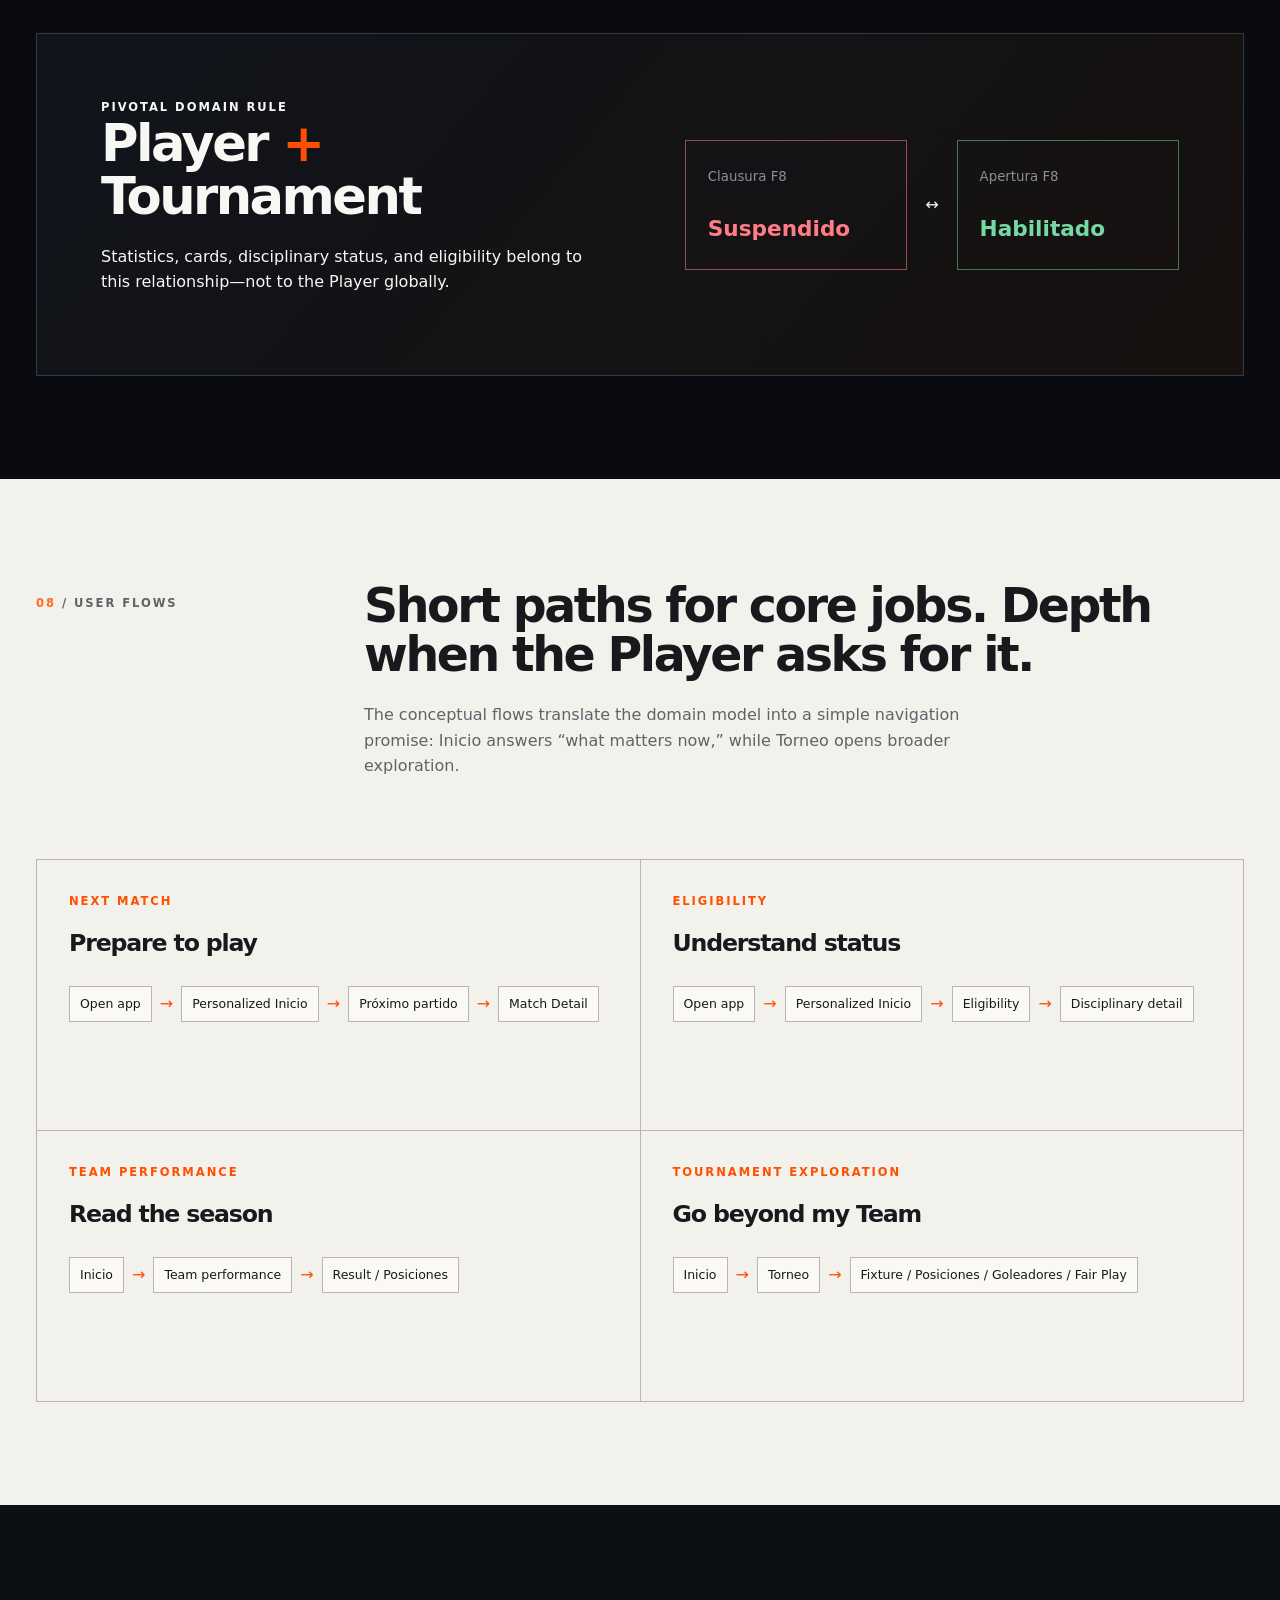
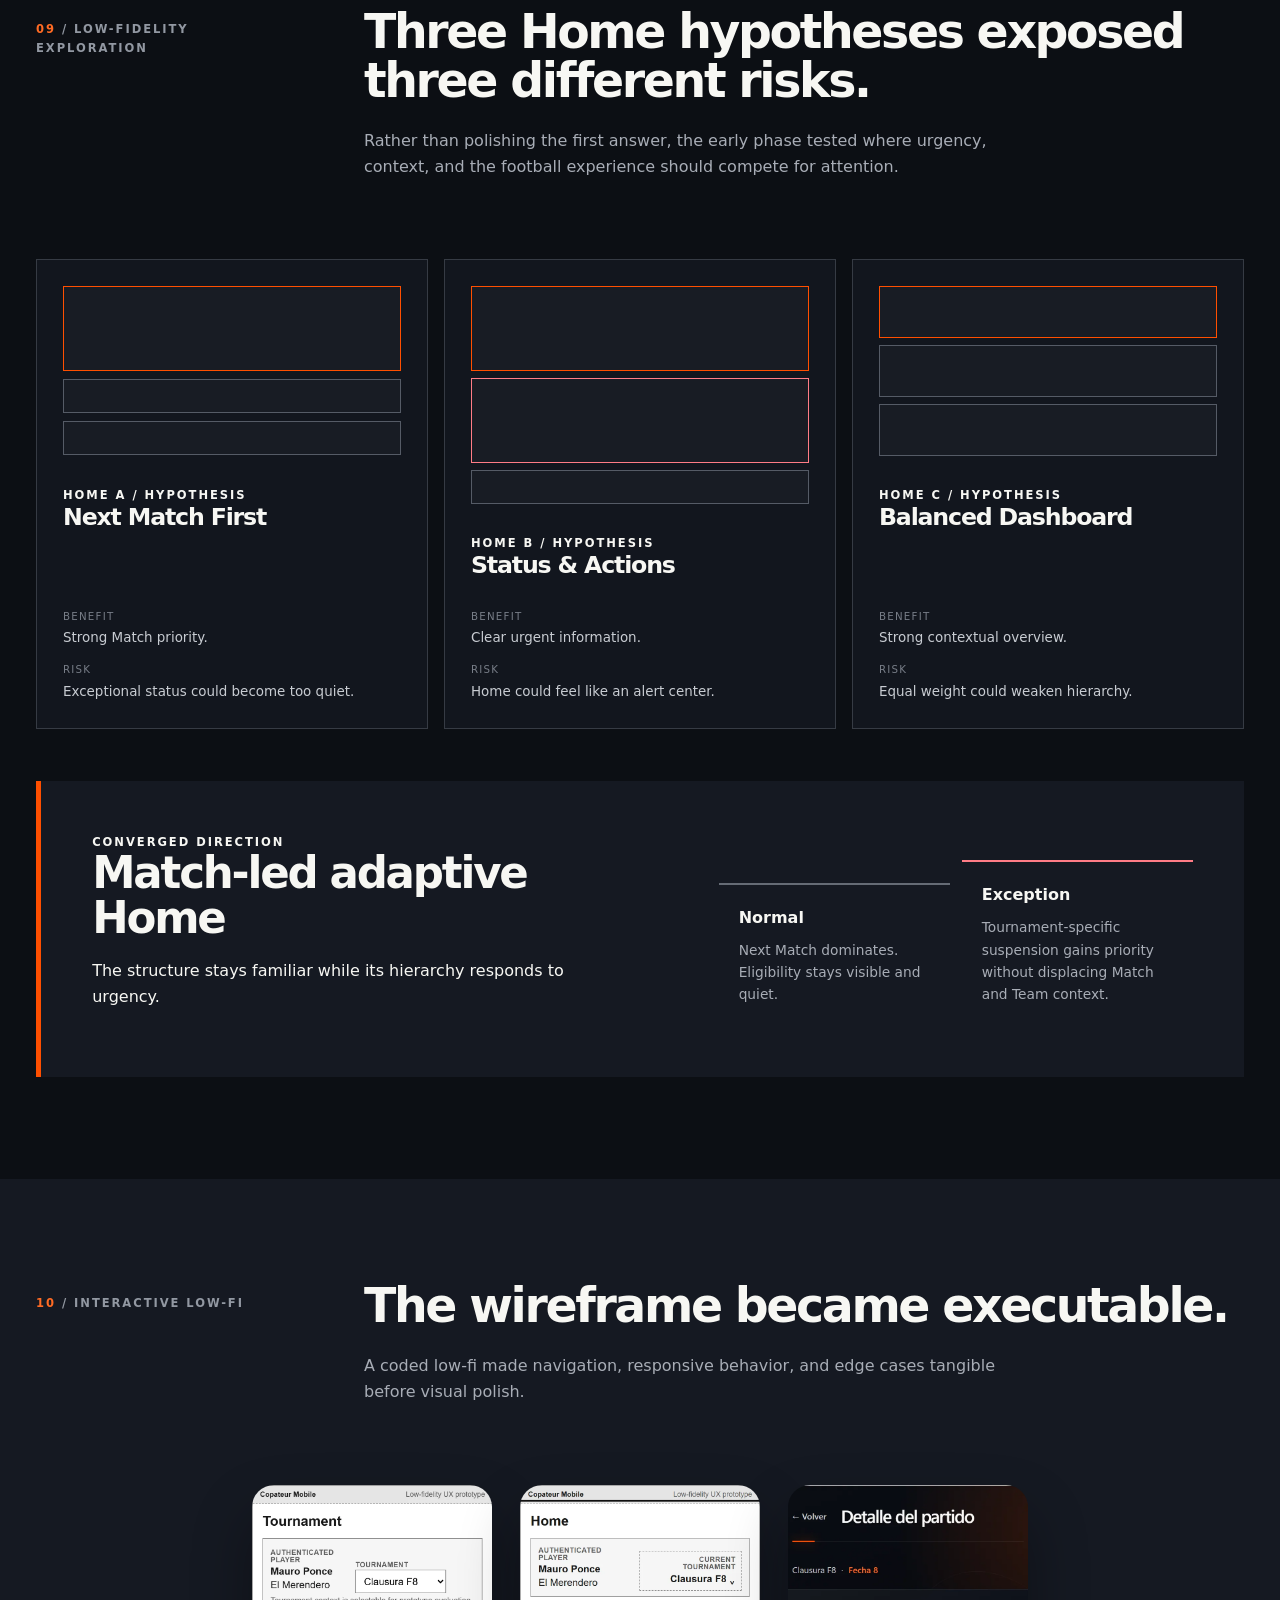
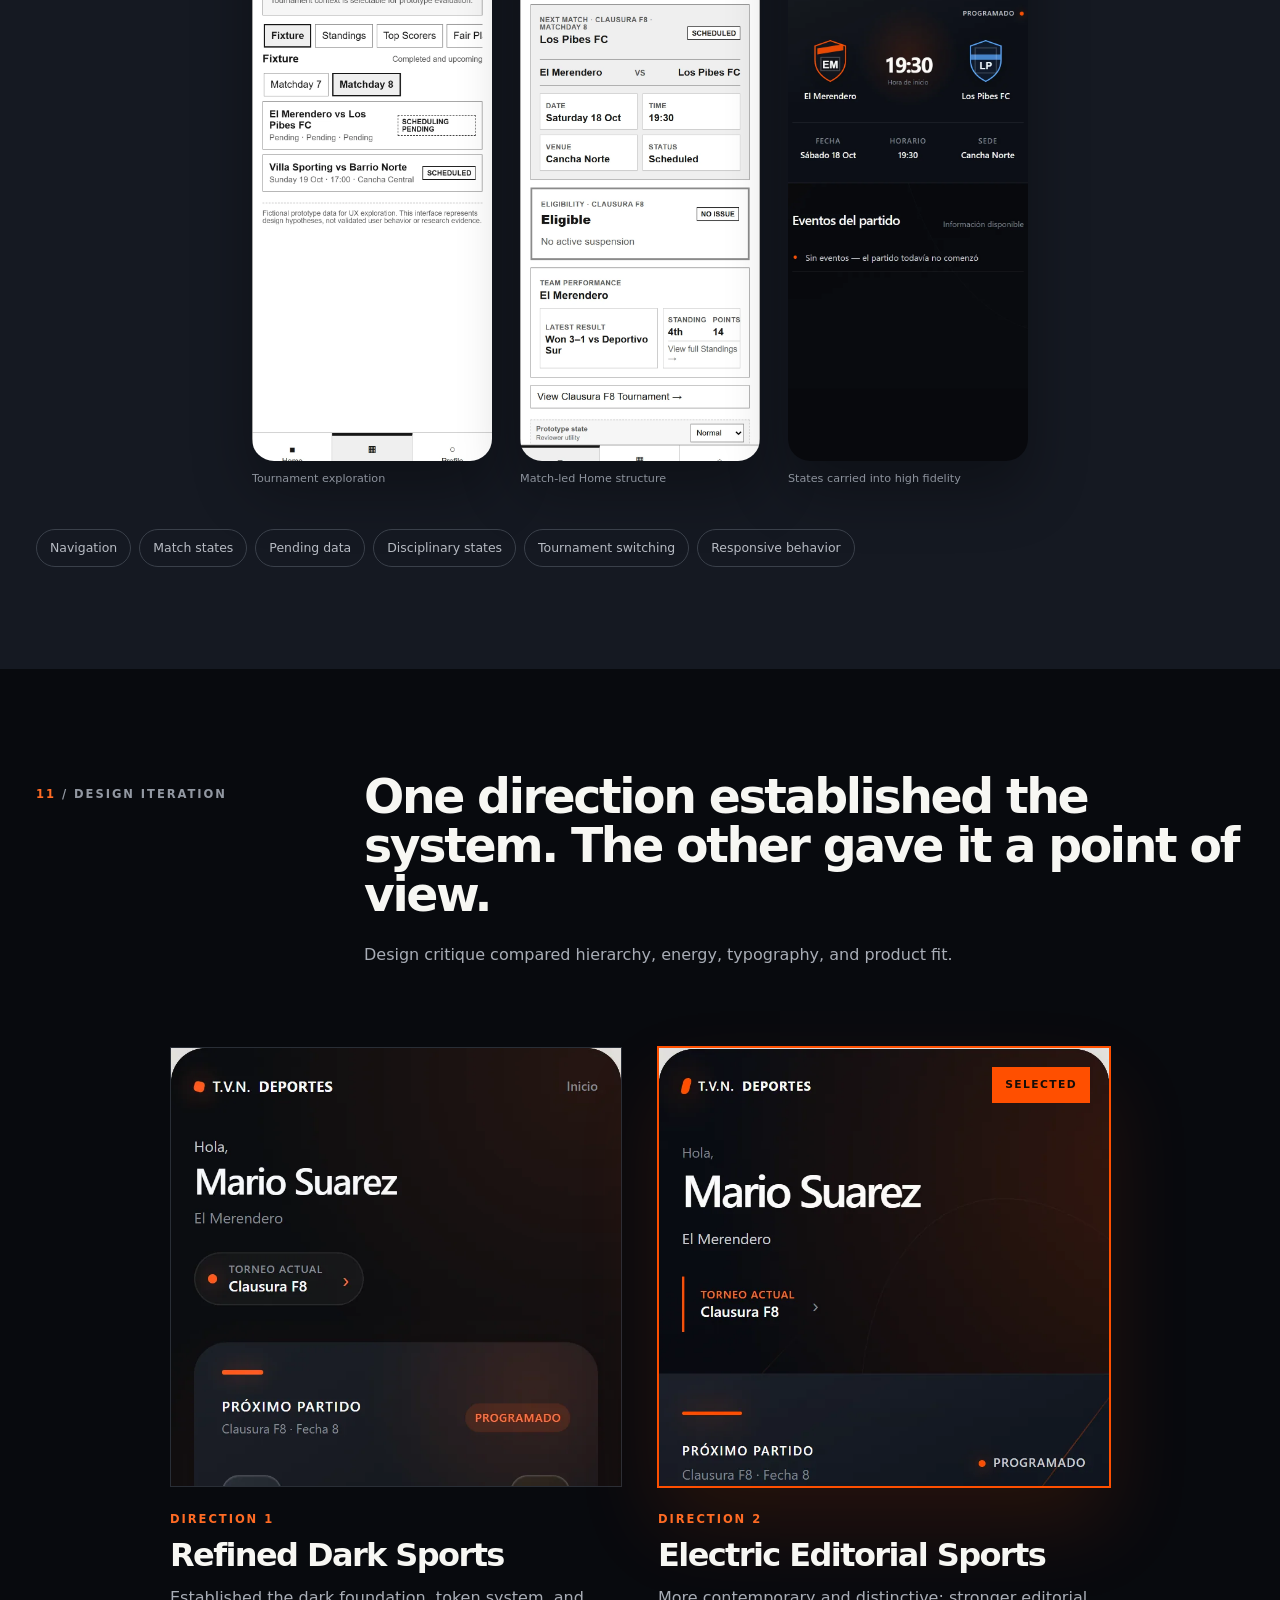
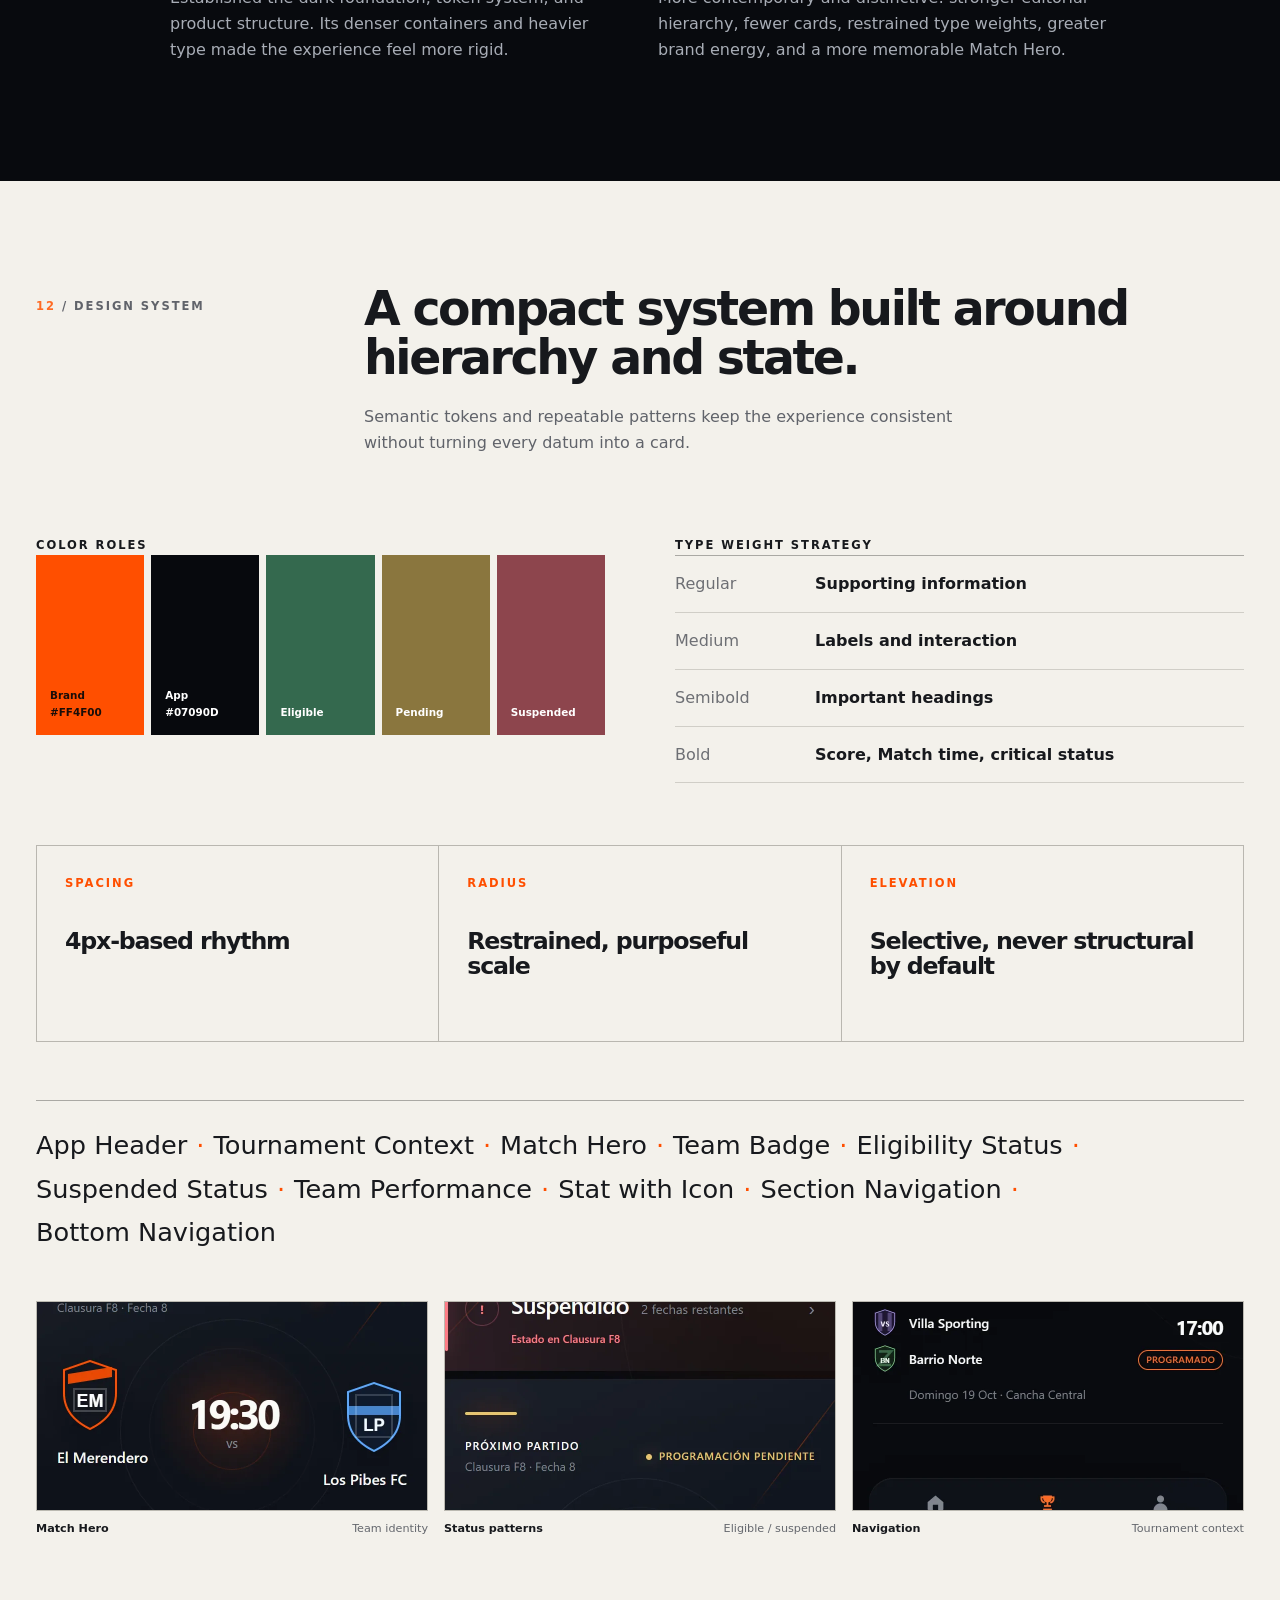
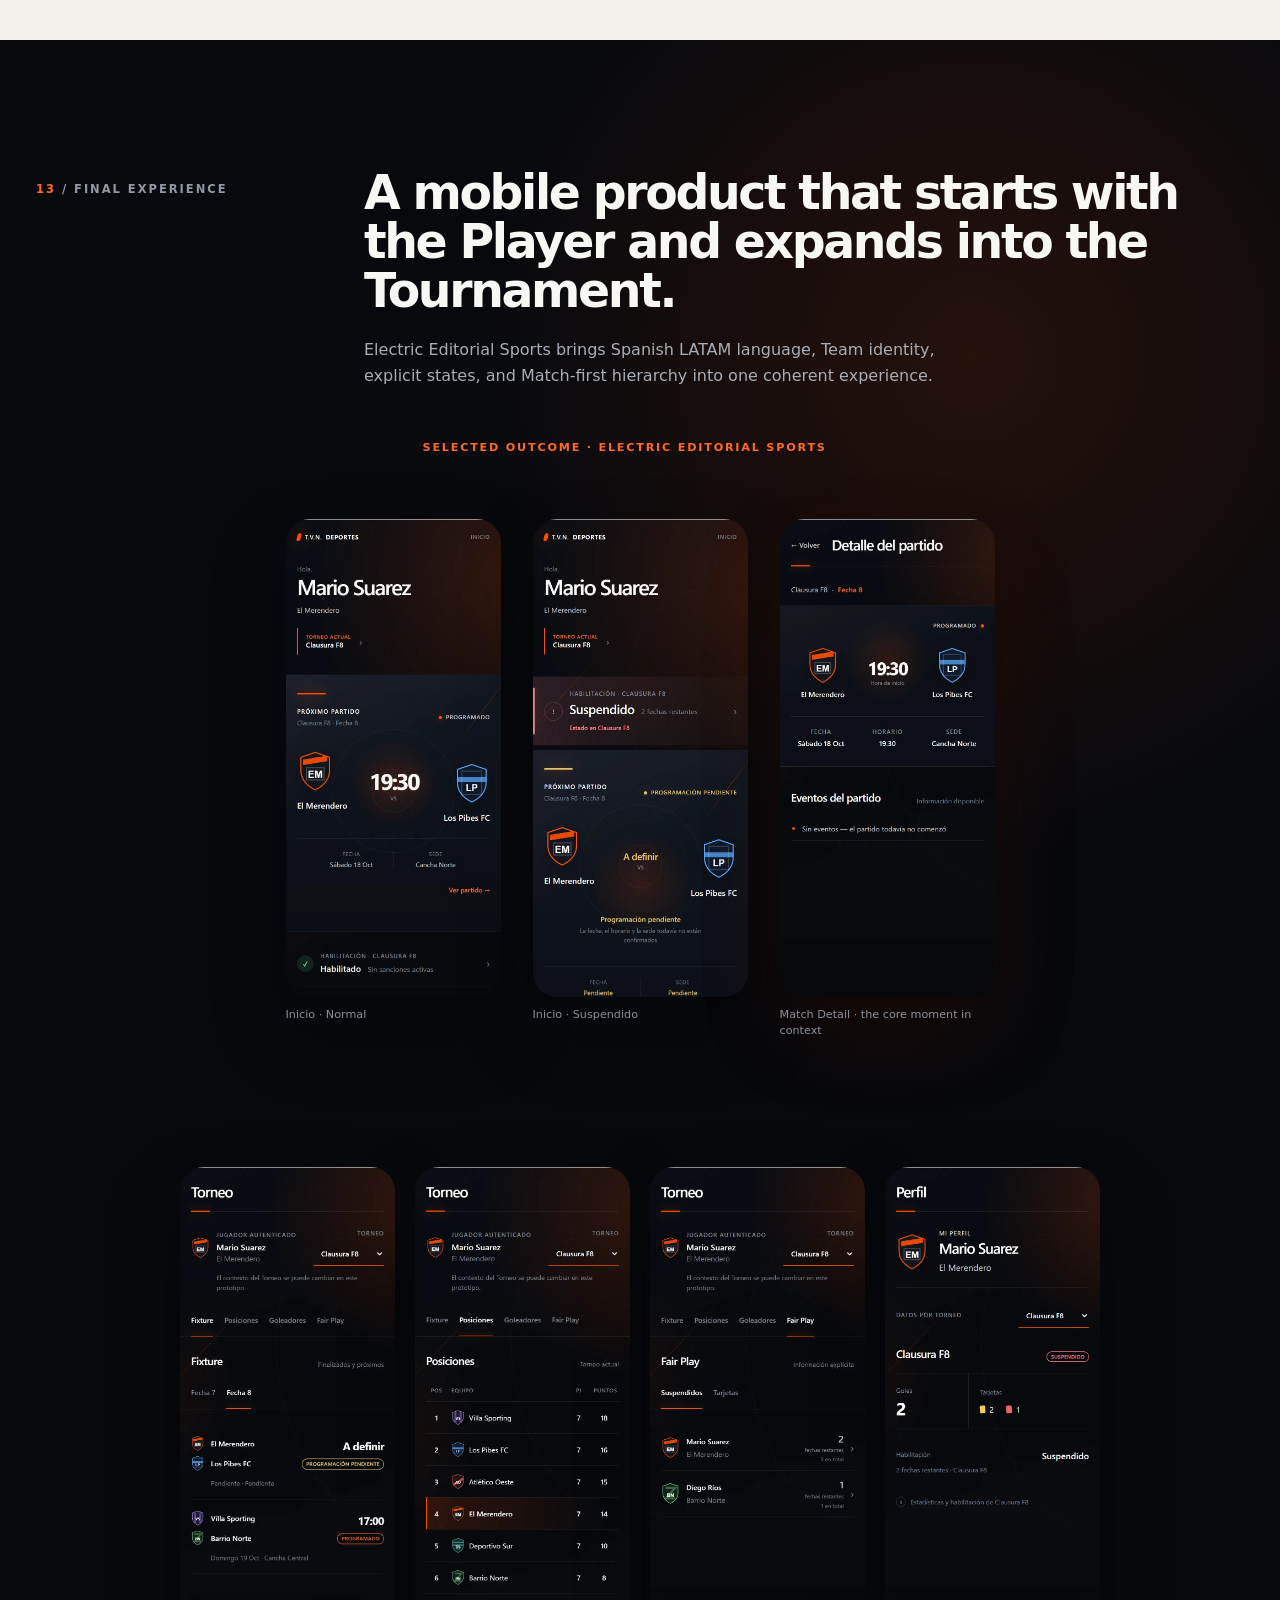
==== commit 360d6a20: "Standardize portfolio navigation to Selected Work" ====
--- a/cases/copateur/index.html
+++ b/cases/copateur/index.html
@@ -432,7 +432,7 @@
         <span class="role">Product Designer</span>
       </a>
       <nav class="main-nav" aria-label="Main navigation">
-        <a href="../../selected-works.html">Selected works</a>
+        <a href="../../selected-works.html">Selected Work</a>
       </nav>
     </div>
     <div class="case-nav-row">
@@ -761,7 +761,7 @@
     </section>
 
     <section class="next">
-      <div class="wrap next-inner"><div><p class="eyebrow">Portfolio / Selected works</p><h2>Continue exploring.</h2></div><a class="back-link" href="../../selected-works.html">← Back to Selected Works</a></div>
+      <div class="wrap next-inner"><div><p class="eyebrow">Portfolio / Selected Work</p><h2>Continue exploring.</h2></div><a class="back-link" href="../../selected-works.html">← Back to Selected Work</a></div>
     </section>
   </main>
 
